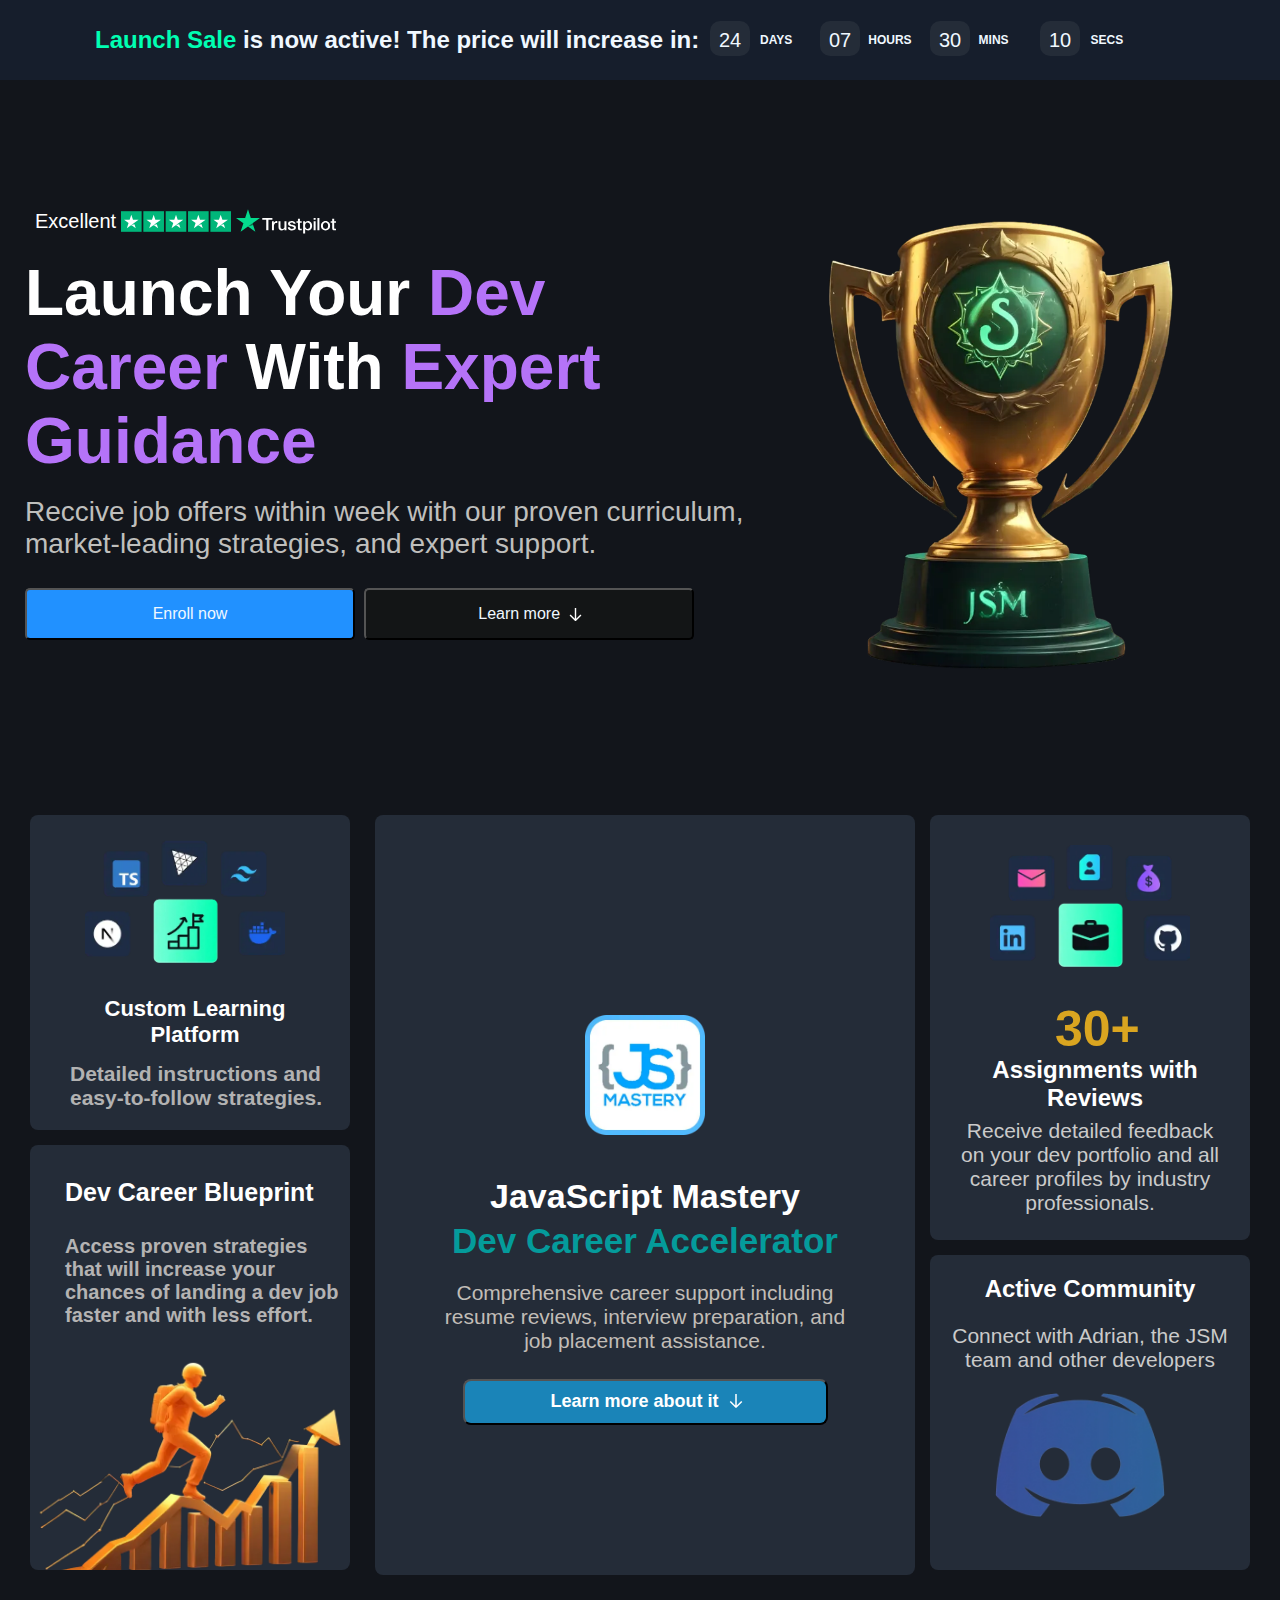
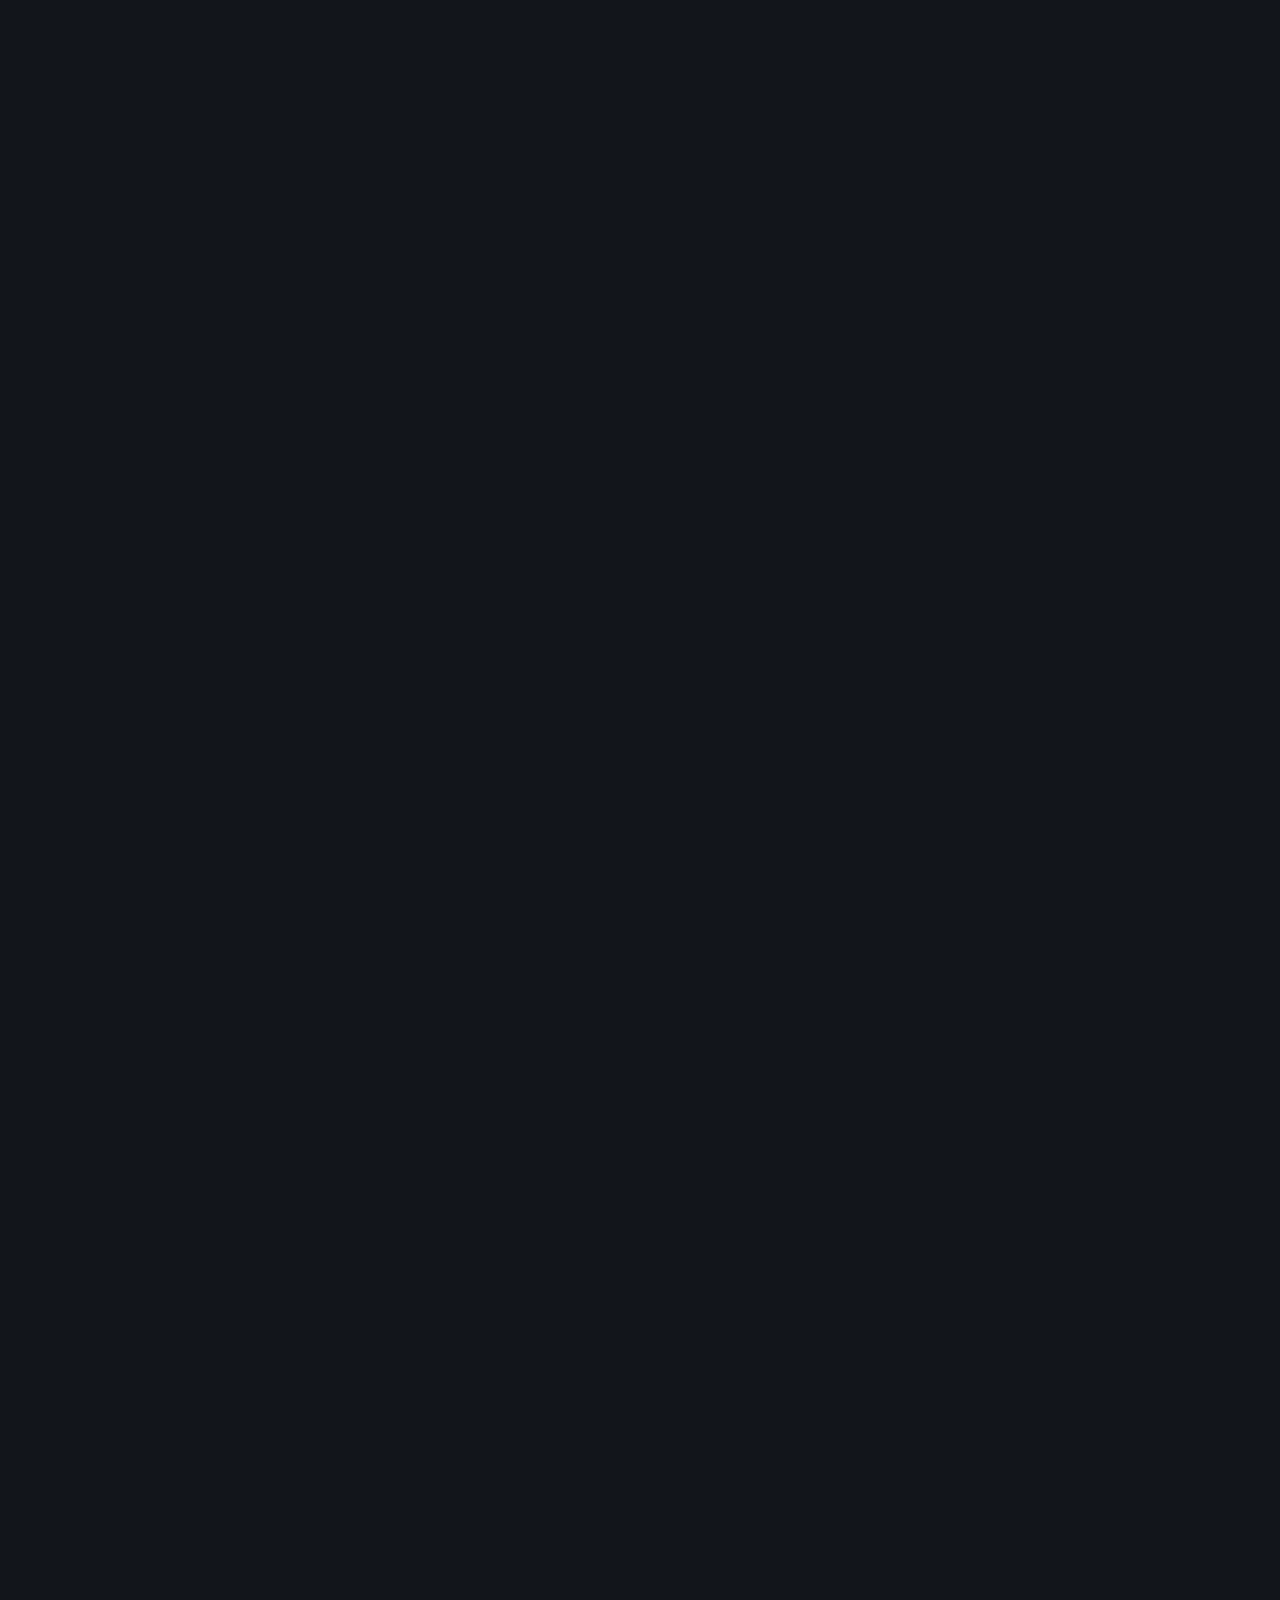
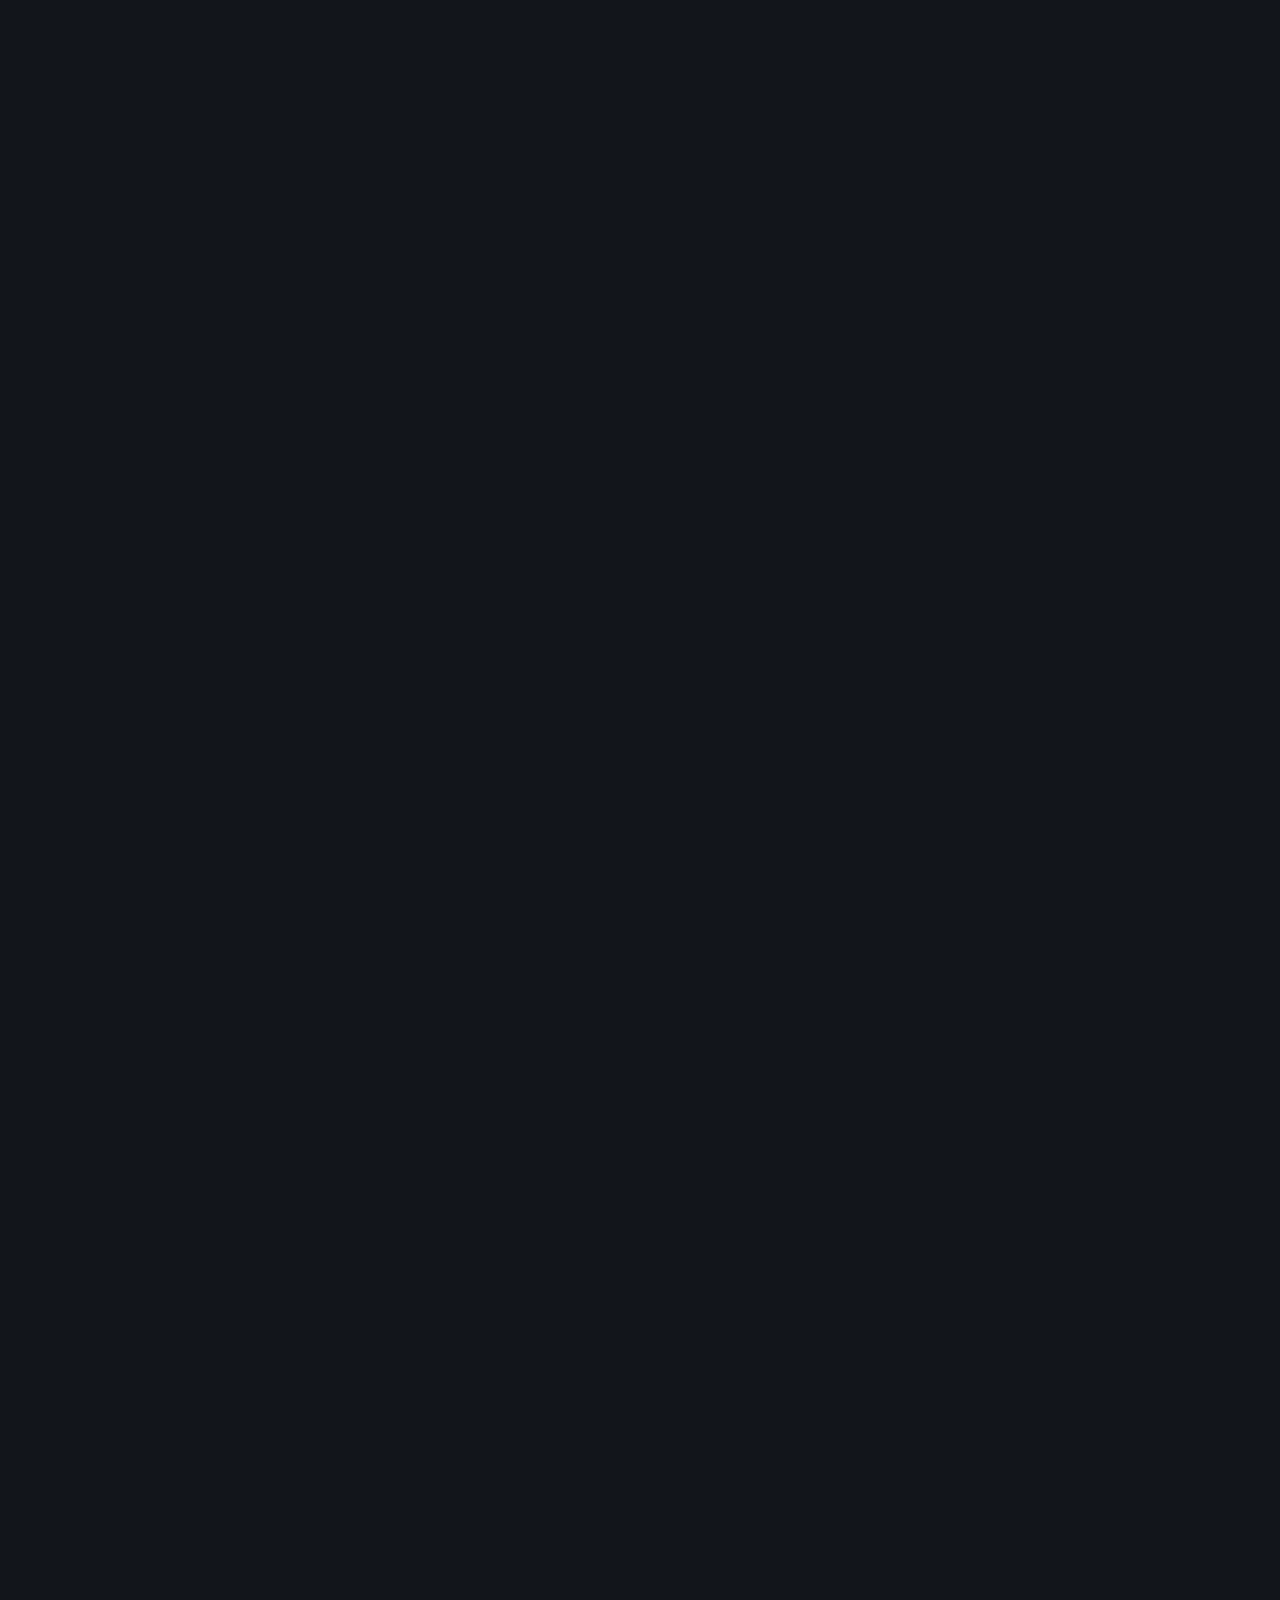
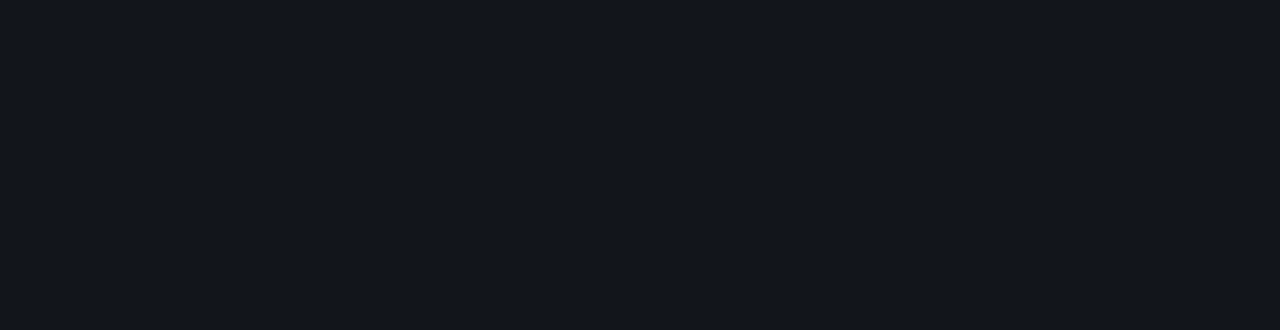
==== devCarerAcc.html @ d8f42074 "5th jully work" ====
<!DOCTYPE html>
<html lang="en">

<head>
    <meta charset="UTF-8">
    <meta name="viewport" content="width=device-width, initial-scale=1.0">
    <link rel="stylesheet" href="https://cdnjs.cloudflare.com/ajax/libs/font-awesome/6.5.2/css/all.min.css">

    <link rel="stylesheet" href="style1.css">
    <title>Dev Career Accelerator</title>

</head>

<body>
    <nav class="navbar">
        <p><span>Launch Sale</span> is now active! The price will increase in:
        </p>
        <div class="clock">
            <div class="one">
                <p>24</p>
            </div>
            <div class="one">
                <p>07</p>
            </div>
            <div class="one">
                <p>30</p>
            </div>
            <div class="one">
                <p>10</p>
            </div>
            <h3 class="days">DAYS</h3>
            <h3 class="hours">HOURS</h3>
            <h3 class="mins">MINS</h3>
            <h3 class="secs">SECS</h3>
        </div>
    </nav>

    <div class="sec1">
        <div class="text">
            <div class="exe">
                <p>Excellent</p>
                <img src="img/stars-5.svg" width="110px" alt="">
                <img src="img/onestar.svg" width="100px" alt="">
            </div>
            <h1>
                Launch Your <span>Dev <br>Career </span> With <span> Expert <br> Guidance</span>
            </h1>
            <p>Reccive job offers within week with our proven curriculum, <br>
                market-leading strategies, and expert support.
            </p>

            <button class="btn1">Enroll now</button>
            <button class="btn2">Learn more <img src="img/arrow-down.svg" alt=""> </button>

        </div>
        <img src="img/dev-career-accelerator (2).jpg" alt="">



        <div class="iner-sec">
            <div class="fst">
                <img src="img/custom-learning.webp" width="200px" alt="">
                <h4>Custom Learning Platform</h4>
                <p>Detailed instructions and <br> easy-to-follow strategies.</p>

            </div>
            <div class="second">

                <h4>Dev Career Blueprint</h4>
                <p>Access proven strategies <br> that will increase your <br> chances of landing a dev job <br> faster
                    and with
                    less effort.</p>
                <img src="img/workshop-series.webp" width="320px" alt="">
            </div>
            <div class="third">
                <img src="img/jsm-logo.webp" width=" 120px" alt="">
                <h2>JavaScript Mastery </h2>
                <h3>Dev Career Accelerator</h3>
                <p>Comprehensive career support including <br> resume reviews, interview preparation, and <br> job placement
                    assistance.</p>
                    <button>Learn more about it <img src="img/arrow-down.svg" alt=""></button>
            </div>
            <div class="four">

                <img src="img/assignments.webp" width="200px" alt="">
                <h1>30+</h1>
                <h4>Assignments with Reviews</h4>
                <p>Receive detailed feedback <br> on your dev portfolio and all <br> career profiles by industry <br>
                    professionals.</p>
                    

            </div>
            <div class="five">
                <h2>Active Community</h2>
                <p>Connect with Adrian, the JSM <br> team and other developers</p>
                <img src="img/discord.webp" width="170px" alt="">
            </div>

        </div>


    </div>



</body>
<style>
   
</style>

</html>
---- style1.css ----
body {
    margin: 0%;
    font-family: sans-serif;
}

.navbar {
    position: absolute;
    width: 100%;
    height: 80px;
    background-color: #161e2c ;
    color: aliceblue;
    display: flex;
    text-align: center;
    align-items: center;

}
.navbar>p{
   position: absolute;
   font-size: 24px;
   left: 95px;
   font-weight: bold;
}
.navbar>p>span{
color:  #00ffb2;
}
.one {
    width: 40px;
    height: 35px;
    border-radius: 10px;
    background-color: rgb(36 44 56 );
    margin-left: 70px;
    align-items: center;
    text-align: center;
    position: relative;
    left: 700px;


}

.one>p {
    position: relative;
    bottom: 12px;
    font-size: 20px;
}

.clock>.days{
    font-size: 12px;
    position: relative;
    left: 380px;
    
    
   
}
.clock>.hours{
    font-size: 12px;
    position: relative;
    left: 456px;
    
    
   
}
.clock>.mins{
    font-size: 12px;
    position: relative;
    left: 523px;

    
   
}
 .clock>.secs{
    font-size: 12px;
    position: relative;
    left: 605px;
    bottom: 0px;


   
}
.clock{
    display: flex;
    position: relative;
    right: 60px;
}


.sec1{
    width: 100%;
    height: 570vh;
    background-color: #12151b;
}



.text{
    color: white;
    position: relative;
    top: 150px;
    font-size: 32px;
    left: 25px;
    width: 800px;
   }
   .text>h1>span{
color: #b573f8;
    
   }
   .text>p{
    font-size: 28px;
    margin-top: -25px;
    color: rgb(191, 191, 189);
   }

   .btn1{
    width: 330px;
    height: 52px;
    border-radius: 5px;
    background-color: #2191ff;
    font-size: 16px;
    color: aliceblue;
   }
   .btn2{
    width: 330px;
    height: 52px;
    border-radius: 5px;
    background-color: #131516;
    font-size: 16px;
    color: aliceblue;
   }

   .btn2>img{
    position: relative;
    top: 3px;
    left: 3px;
    width: 15px;
   }

   .sec1>img{
    width: 400px;
    position: relative;
    bottom: 290px;
    left: 800px;
   }

   .exe{
    display: flex;
    margin-left: 5px;
    position: relative;
    bottom: -40px;
   }
   .exe>p{
    font-size: 20px;
    margin-left: 5px;
   }
   .exe>img{
    margin-left: 5px;
   }






   .iner-sec {
    width: 100%;
    display: flex;
    position: relative;
    bottom: 160px;

}

.iner-sec>.fst {
    width: 350px;
    height: 315px;
    border-radius: 8px;
    background-color: rgb(36 44 56);
    position: relative;
    left: 30px;


}

.iner-sec>.second {
    width: 350px;
    height: 425px;
    border-radius: 8px;
    background-color: rgb(36 44 56);
    position: relative;
    top: 330px;
    right: 290px;
    display: block;

}

.iner-sec>.four {
    width: 350px;
    height: 425px;

    border-radius: 8px;
    background-color: rgb(36 44 56);
    position: relative;
    left: 290px;


}





       .fst>img{
        position: relative;
        left: 55px;
        top: 25px;
    }
    .fst>h4{
        color: white;
        position: relative;
        justify-content: center;
        text-align: center;
        align-items: center;
        width: 230px;
        left: 50px;
        top:25px;
        font-size: 22px;
    }
    .fst>p{
        color: rgb(178, 178, 178);
        font-size: 21px;
        position: relative;
        font-weight: bold;
        top: 10px;
        left: 40px;
    }


    .second>img{
        position: relative;
        top: 80px;
        
        }
        .second>p{
            color: rgb(180, 179, 179);
            font-size: 20px;
            position: relative;
            top: 70px;
            left: 35px;
            font-weight: bold;
        }
        .second>h4{
            position: absolute;
            left: 35px;
            font-weight: bold;
            font-size: 25px;
            color: white;
        }



        
    .four>img {
        position: relative;
        top: 30px;
        left: 60px;
    }

    .four>h1 {
        position: relative;
        left: 125px;
        top: 25px;
        color: goldenrod;
        width: 100px;
        font-weight: bolder;
        font-size: 50px;
    }

    .four>h4 {
        font-size: 24px;
        width: 270px;
        justify-content: center;
        text-align: center;
        position: relative;
        left: 30px;
        bottom: 10px;
        color: white;
        font-family: sans-serif;

        font-weight: bold;
    }
    .four>p{
        position: relative;
        bottom: 35px;
        color: rgb(202, 202, 202);
        justify-content: center;
        font-size: 21px;
        text-align: center;
        font-family: sans-serif;
    }



    .iner-sec>.five {
        height: 315px;

        width: 350px;
        border-radius: 8px;
        background-color: rgb(36 44 56);
        position: relative;
        top: 440px;
        right: 30px;


    }
.five>h2{
    color: white;
   justify-content: center;
   text-align: center;

}
.five>p{
    color: rgb(202, 202, 202);
    font-size:21px;
    text-align: center;
}
.five>img{
    position: relative;
    left: 65px;
}

.iner-sec>.third {
    width: 540px;
    height: 760px;
    border-radius: 8px;
    background-color: rgb(36 44 56);
    position: absolute;
    top: 0px;
    right: 365px;
    display: block;
    text-align: center;
    color: white;

}
.third>img{

    position: relative;
    top: 200px;

}
.third>h2{
    position: relative;
    top: 210px;
    font-size: 34px;
}
.third>h3{
    font-size: 35px;
    position: relative;
    top: 180px;
    color: rgb(4, 155, 155);
}

.third>p{
    position: relative;
    top: 165px;
    font-size: 21px;
    color: rgb(193, 189, 183);
}

.third>button{
    position: relative;
    top: 170px;
    width: 365px;
    height: 46px;
    border-radius: 8px;
    color: white;
    background-color: #1a84b8;
    font-size: 18px;
    font-weight: bold;
}
.third>button>img{
    position: relative;
    left: 4px;
    top: 2px;
}
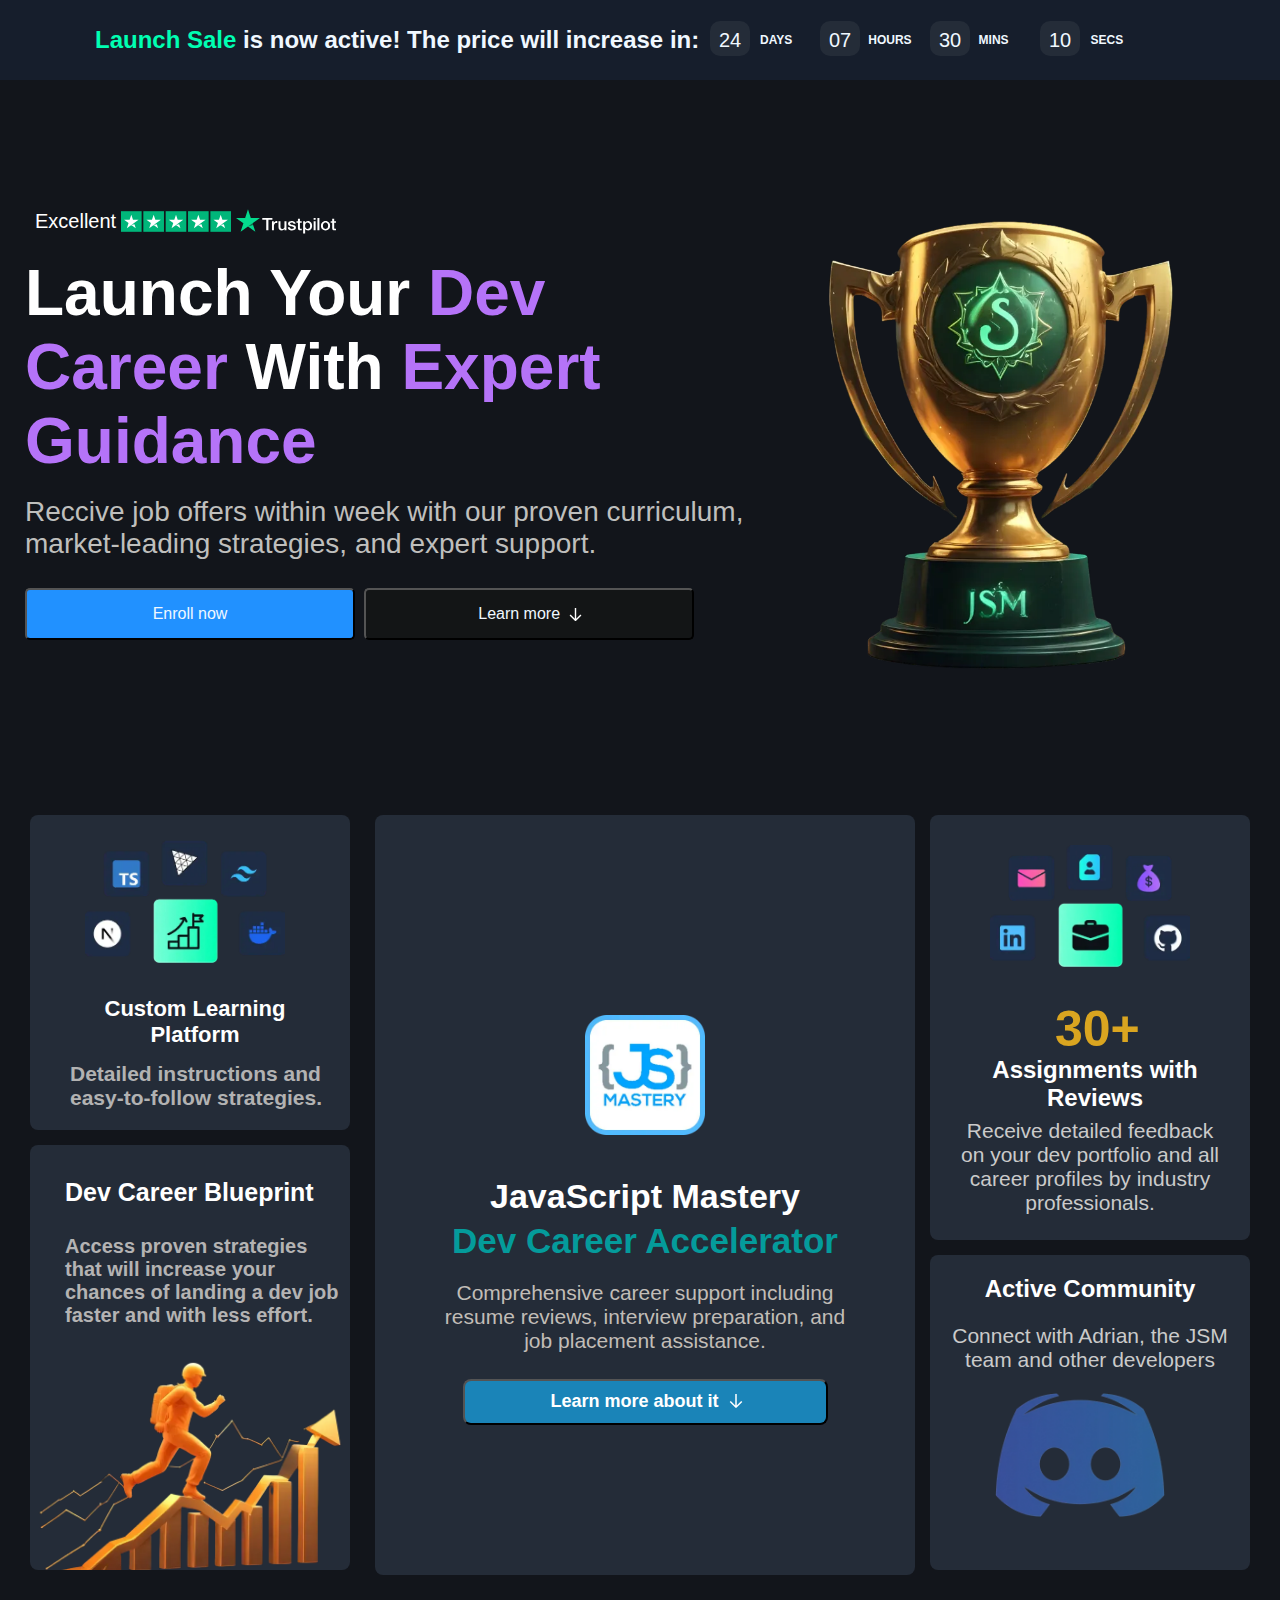
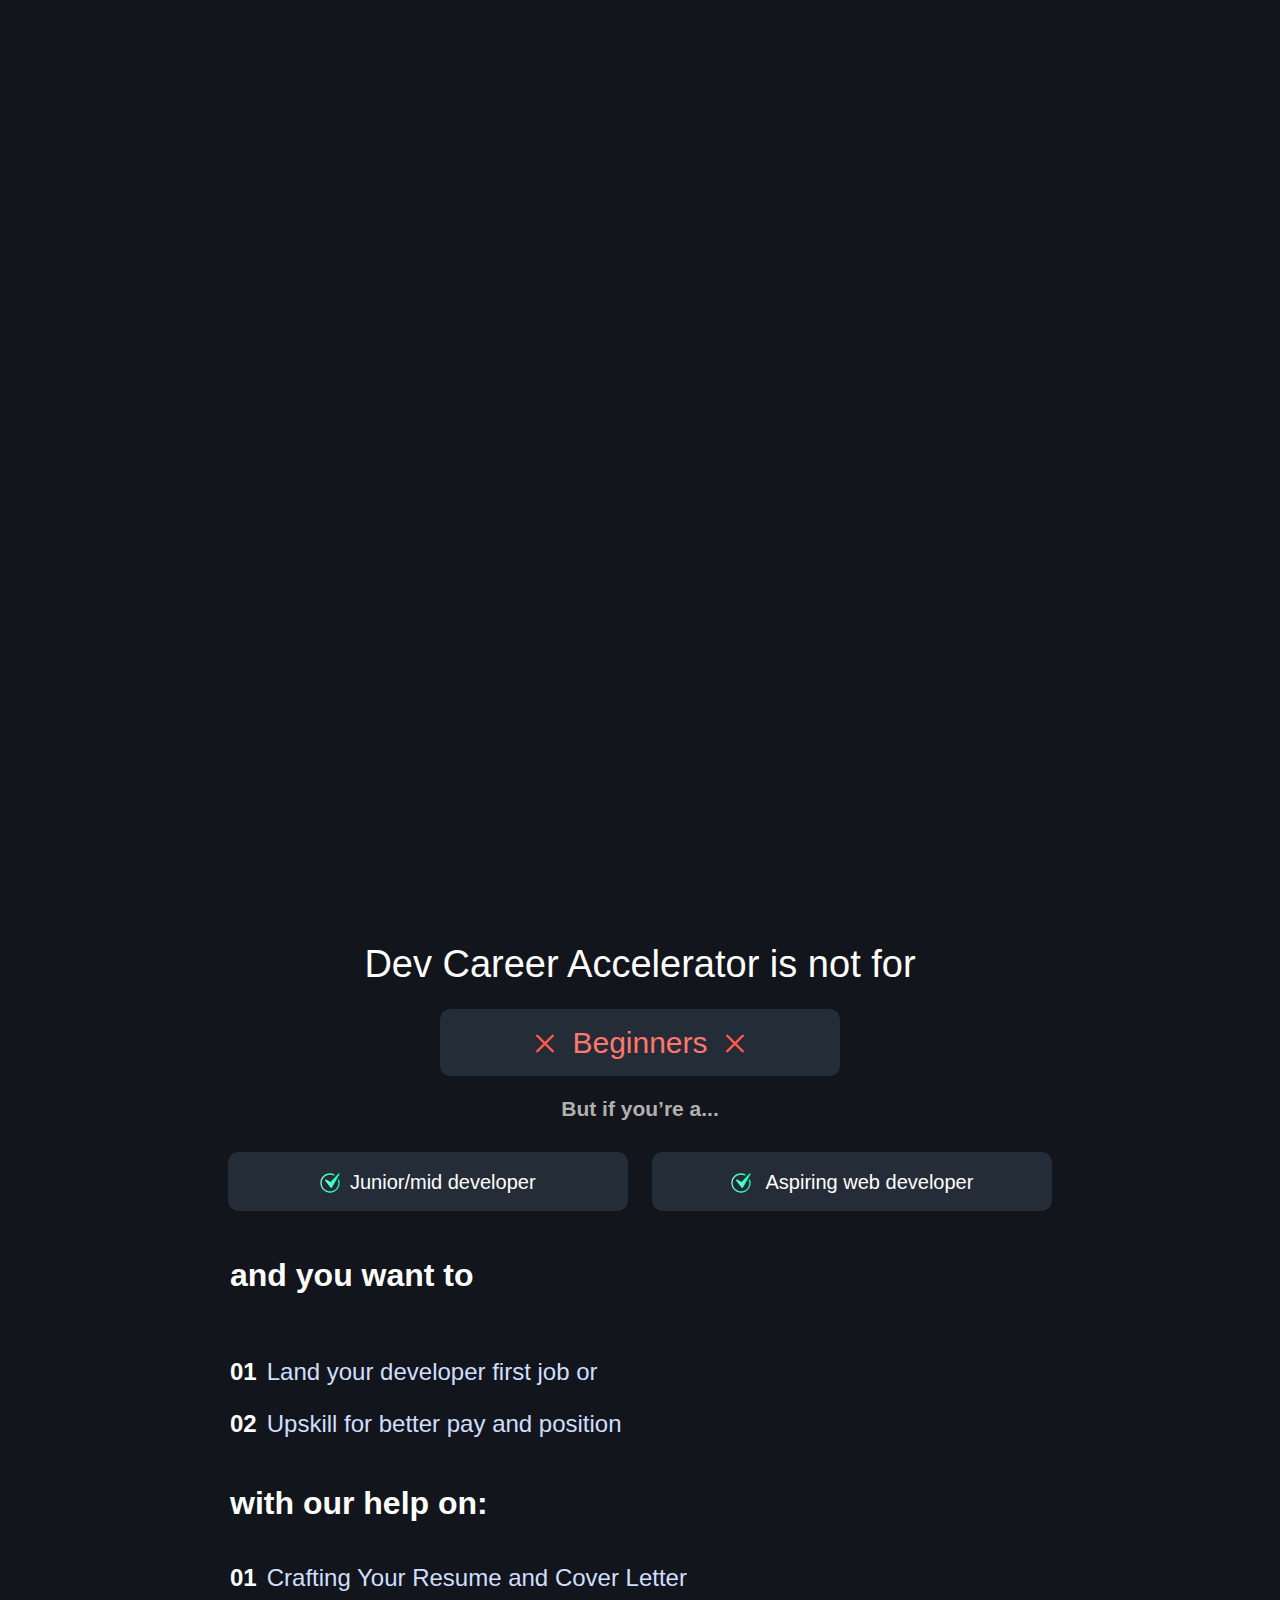
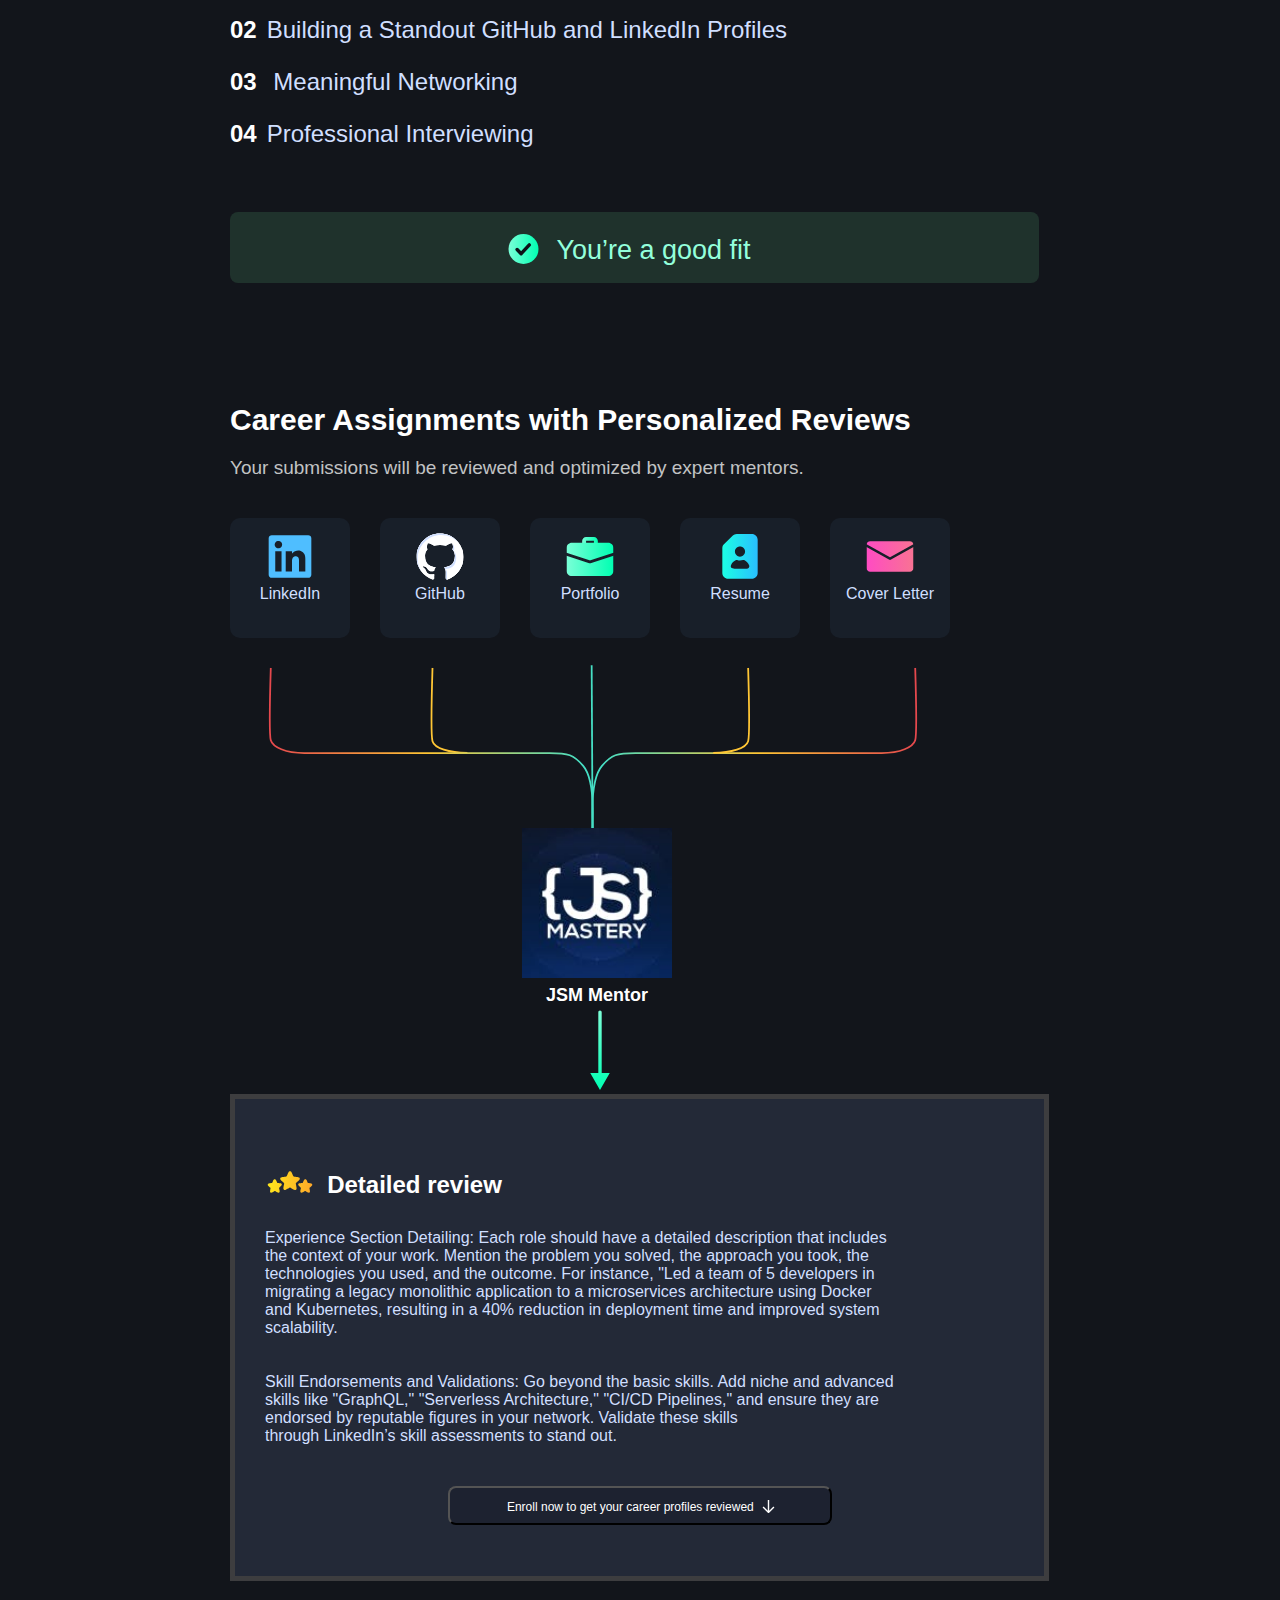
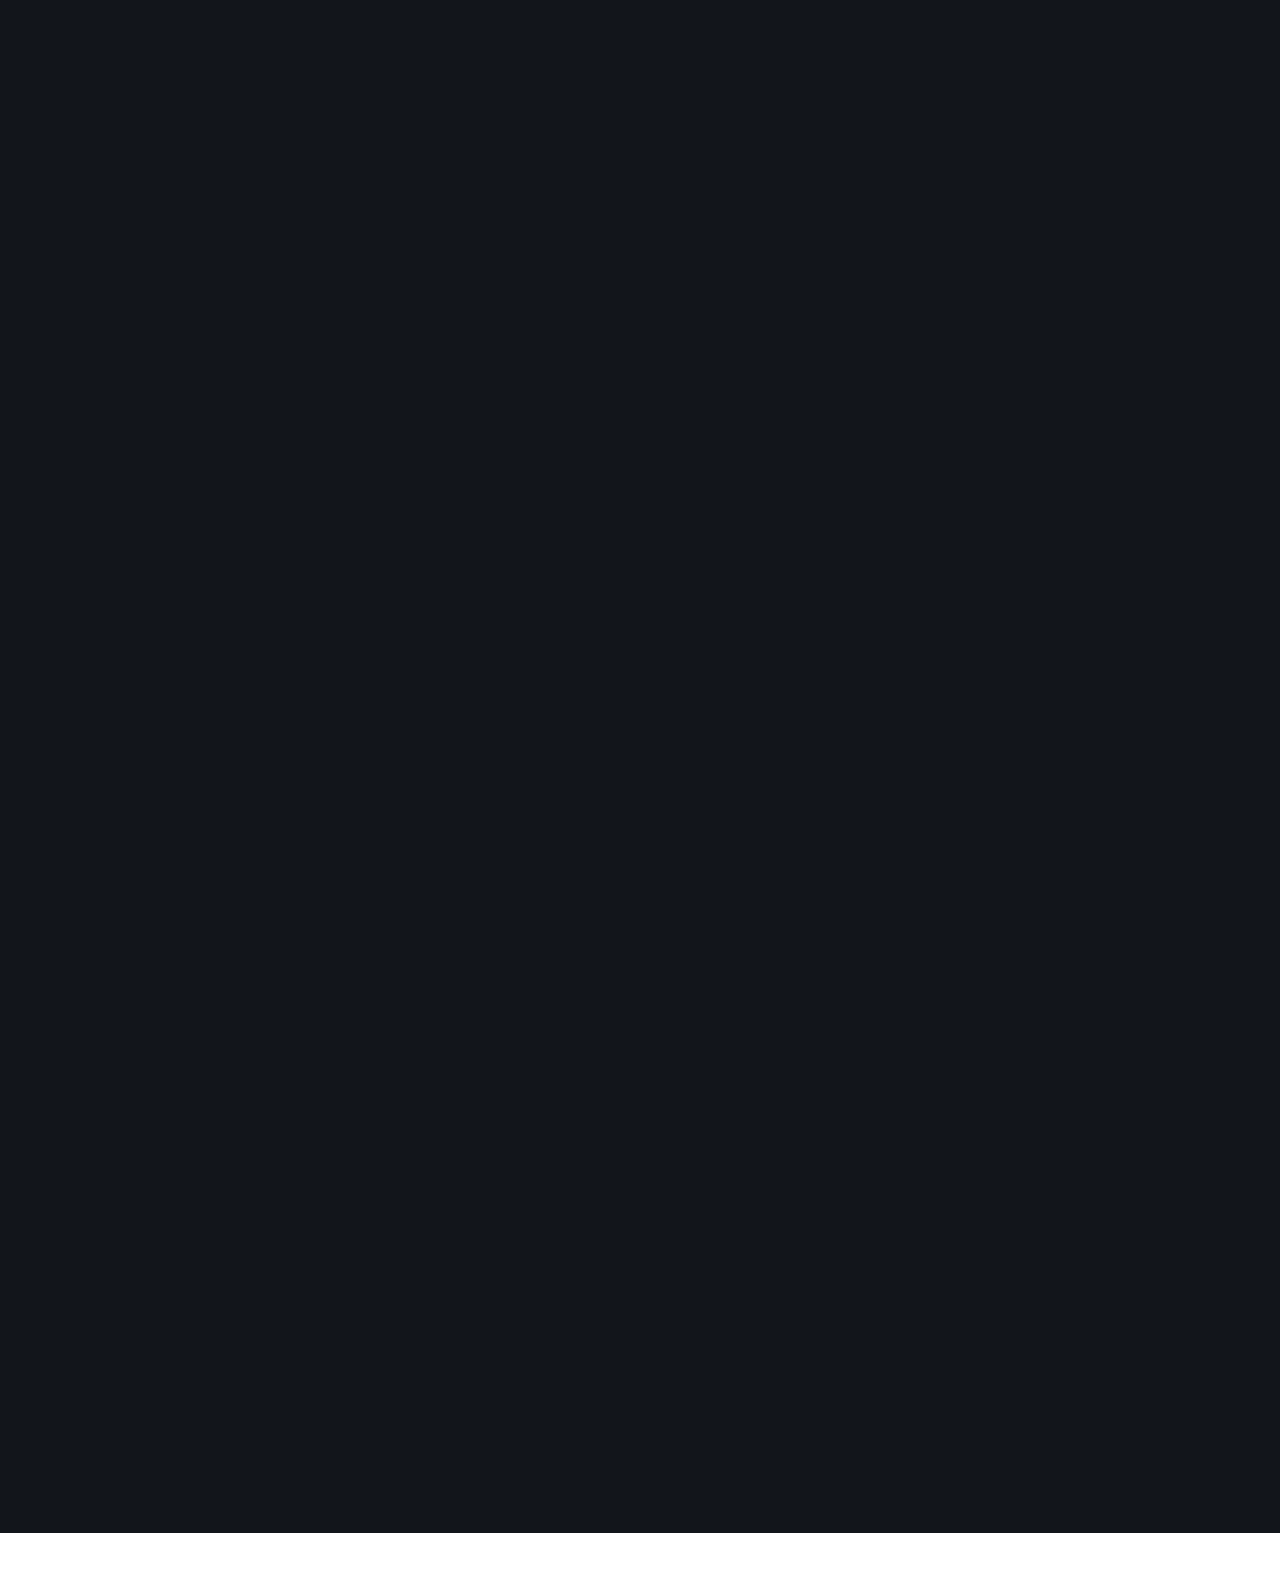
==== commit 4c539e67: "8th jully work" ====
--- a/devCarerAcc.html
+++ b/devCarerAcc.html
@@ -76,9 +76,10 @@
                 <img src="img/jsm-logo.webp" width=" 120px" alt="">
                 <h2>JavaScript Mastery </h2>
                 <h3>Dev Career Accelerator</h3>
-                <p>Comprehensive career support including <br> resume reviews, interview preparation, and <br> job placement
+                <p>Comprehensive career support including <br> resume reviews, interview preparation, and <br> job
+                    placement
                     assistance.</p>
-                    <button>Learn more about it <img src="img/arrow-down.svg" alt=""></button>
+                <button>Learn more about it <img src="img/arrow-down.svg" alt=""></button>
             </div>
             <div class="four">
 
@@ -87,7 +88,7 @@
                 <h4>Assignments with Reviews</h4>
                 <p>Receive detailed feedback <br> on your dev portfolio and all <br> career profiles by industry <br>
                     professionals.</p>
-                    
+
 
             </div>
             <div class="five">
@@ -97,7 +98,90 @@
             </div>
 
         </div>
-
+    </div>
+
+
+    <div class="sec3">
+        <p>Dev Career Accelerator is not for</p>
+        <button> <img src="img/cross-red.svg" class="st-img" alt=""> Beginners <img src="img/cross-red.svg"
+                class="nd-img" alt=""></button>
+        <h3>But if you’re a...</h3>
+
+
+        <button class="bt-bu"> <img src="img/outcheck-circle.svg" class="st-img" alt="">Junior/mid developer </button>
+        <button class="bt-bu"> <img src="img/outcheck-circle.svg" class="st-img" alt=""> Aspiring web developer
+        </button>
+
+
+        <div class="paragraph">
+            <h1>and you want to</h1>
+            <p><span>01</span>Land your developer first job or</p>
+            <p><span>02</span>Upskill for better pay and position</p>
+
+            <h2>with our help on:</h2>
+            <p class="pr"><span>01</span>Crafting Your Resume and Cover Letter</p>
+            <p class="pr"><span>02</span>Building a Standout GitHub and LinkedIn Profiles</p>
+            <p class="pr"><span>03</span> Meaningful Networking</p>
+            <p class="pr"><span>04</span>Professional Interviewing</p>
+
+
+            <button> <img src="img/green-circle-check.svg" alt=""> You’re a good fit</button>
+
+        </div>
+
+        <div class="tags">
+            <h1>Career Assignments with Personalized Reviews</h1>
+            <p>Your submissions will be reviewed and optimized by expert mentors.</p>
+
+
+        </div>
+        <div class="boxes">
+            <div class="box2"><img src="img/linkedin.svg" alt="">
+                <p> LinkedIn</p>
+            </div>
+            <div class="box2"><img src="img/github.svg" alt="">
+                <p>GitHub</p>
+            </div>
+            <div class="box2"><img src="img/portfolio.svg" alt="">
+                <p>Portfolio</p>
+            </div>
+            <div class="box2"><img src="img/resume.svg" alt="">
+                <p> Resume</p>
+            </div>
+            <div class="box2"> <img src="img/cover-letter.svg" alt="">
+                <p> Cover Letter</p>
+            </div>
+
+
+
+
+
+        </div>
+        <img src="img/lines.svg" class="sec-img" alt="">
+        <img class="sec-logo" src="img/jsm.jpg" alt="">
+        <h1 class="sec-h1">JSM Mentor</h1>
+        <img src="img/down(2).svg" id="im" alt="">
+
+        <div class="prg">
+            <img src="img/three-stars.svg" alt="">
+            <h1>Detailed review</h1>
+            <p>Experience Section Detailing: Each role should have a detailed description that includes <br> the
+                context of your work. Mention the problem you solved, the approach you took, the <br> technologies you
+                used, and
+                the outcome. For instance, "Led a team of 5 developers in <br> migrating a legacy monolithic application
+                to a
+                microservices architecture using Docker <br> and Kubernetes, resulting in a 40% reduction in deployment
+                time and
+                improved system <br> scalability.</p>
+
+            <p class="p2">Skill Endorsements and Validations: Go beyond the basic skills. Add niche and advanced <br> skills like
+                "GraphQL," "Serverless Architecture," "CI/CD Pipelines," and ensure they are <br> endorsed by reputable
+                figures in your network. Validate these skills <br> through LinkedIn’s skill assessments to stand out.
+            </p>
+
+
+            <button>Enroll now to get your career profiles reviewed <img src="img/arrow-down.svg" alt="">            </button>
+        </div>
 
     </div>
 
@@ -105,7 +189,80 @@
 
 </body>
 <style>
-   
+    .sec3 {
+        width: 100%;
+        height: 430vh;
+        background-color: #12151b;
+        position: relative;
+        bottom: 50px;
+        text-align: center;
+        justify-content: center;
+        margin: 0%;
+    }
+
+
+    .sec3>.prg {
+        width: 809px;
+        height: 477px;
+        position: relative;
+        left: 230px;
+        top: 395px;
+        background-color: #232937;
+        border: 5px solid #3d3d3f;
+    }
+
+    .sec3>.prg>h1 {
+        color: white;
+        font-size: 24px;
+        position: relative;
+        right: 225px;
+        top: 6px;
+    }
+
+    .sec3>.prg>img {
+        position: relative;
+        right: 350px;
+        top: 60px;
+        width: 46px;
+        height: 46px;
+    }
+
+    .sec3>.prg>p {
+        color: #D0DFFF;
+        font-size: 16px;
+        width: 728px;
+        text-align: left;
+        position: relative;
+        left: 30px;
+        top: 20px;
+    }
+    .sec3>.prg>.p2{
+        color: #D0DFFF;
+        font-size: 16px;
+        width: 728px;
+        text-align: left;
+        position: relative;
+        left: 30px;
+        top: 40px;
+    }
+
+    .sec3>.prg>button{
+        position: relative;
+        top: 65px;
+        width: 384px;
+        height: 39px;
+        font-size: 12px;
+        background-color: #1d2230;
+        color: white;
+        border-radius: 8px;
+    }
+    .sec3>.prg>button>img{
+        width: 15px;
+        height: 15px;
+        position: relative;
+        top: 3px;
+        left: 4px;
+    }
 </style>
 
 </html>--- a/style1.css
+++ b/style1.css
@@ -12,6 +12,7 @@
     display: flex;
     text-align: center;
     align-items: center;
+    
 
 }
 .navbar>p{
@@ -85,7 +86,7 @@
 
 .sec1{
     width: 100%;
-    height: 570vh;
+    height:275vh;
     background-color: #12151b;
 }
 
@@ -378,4 +379,198 @@
     position: relative;
     left: 4px;
     top: 2px;
-}+}
+
+
+
+
+
+
+.sec3>p{
+    font-size: 38px;
+    position: relative;
+    top: 80px;
+    color: white;
+   }
+   
+   .sec3>button{
+    width: 400px;
+    height: 67px;
+    margin-top: 65px;
+    font-size: 30px;
+    color: #FF766C;
+    background-color: rgb(36 44 56);
+    border-radius: 10px;
+    border: none;
+    
+   }
+
+   .sec3>button>.st-img{
+margin-right: 10px;
+   }
+   .sec3>button>.nd-img{
+    margin-left: 10px;
+   }
+
+   .sec3>h3{
+    color: rgb(178, 175, 175);
+    font-size: 21px;
+   }
+   .sec3>.bt-bu{
+    width: 390;
+    height: 59px;
+    margin: 10px;
+    font-size: 20px;
+    color: white;
+   }
+   .sec3>.bt-bu>img{
+    position: relative;
+    top: 4px;
+   }
+
+
+   .sec3>.paragraph{
+    width: 70%;
+    color: white;
+    text-align: left;
+    position: relative;
+    left: 230px;
+    top: 30px;
+   }
+  .paragraph>p{
+    font-size: 24px;
+    color: #D0DFFF;
+    position: relative;
+    top: 25px;
+  }
+  .paragraph>P>span{
+    margin-right: 10px;
+  color:#ffffff;
+  font-weight: bolder;
+  }
+
+  .paragraph>h1{
+    position: relative;
+    bottom: 15px;
+
+  }
+
+  .paragraph>h2{
+    position: relative;
+    top: 45px;
+    font-size: 32px;
+    
+  }
+  .paragraph>.pr{
+position: relative;
+top: 60px;
+  }
+
+  .paragraph>button{
+    width: 809px;
+    height: 71px;
+    position: relative;
+    top: 100px;
+    font-size: 27px;
+    color:rgb(147, 255, 219);
+    background-color: rgb(31, 50, 44);
+    border-radius: 8px;
+    border: none;
+}
+.paragraph>button>img{
+    position: relative;
+    top: 5px;
+    right: 10px;
+}
+  
+
+
+
+.sec3>.tags {
+    position: relative;
+    top: 230px;
+    color: white;
+    text-align: left;
+    margin-left: 230px;
+
+}
+
+.sec3>.tags>h1 {
+    font-size: 30px;
+    font-weight: bold;
+}
+
+.sec3>.tags>p {
+    font-size: 19px;
+    color: rgb(193, 195, 196);
+}
+
+.sec3>.boxes {
+    position: relative;
+    top: 250px;
+    display: flex;
+    left: 200px;
+    width: 800px;
+
+
+}
+
+.sec3>.boxes>.box2 {
+    width: 120px;
+    height: 120px;
+    background-color: rgb(24, 31, 41);
+    display: block;
+    margin-left: 30px;
+    border-radius: 10px;
+    display: inline-block;
+
+
+}
+
+.sec3>.boxes>.box2>img {
+    width: 48px;
+    height: 47px;
+    position: relative;
+    top: 15px;
+
+}
+
+.sec3>.boxes>.box2>p {
+    font-size: 16px;
+    color: #D0DFFF;
+}
+
+.sec3>.sec-img {
+    position: relative;
+    top: 270px;
+    left: 30px;
+    width: 650px;
+    height: 178px;
+}
+
+
+.sec3>.sec-logo {
+    position: relative;
+    top: 412px;
+    right: 370px;
+    width: 150px;
+    height: 150px;
+}
+
+.sec-h1 {
+    position: relative;
+    top: 403px;
+    color: rgb(255, 255, 255);
+    font-size: 18px;
+    right: 43px;
+
+}
+
+#im{
+position: relative;
+top: 395px;
+right: 40px;
+height: 80px;
+width: 40px;
+}
+ 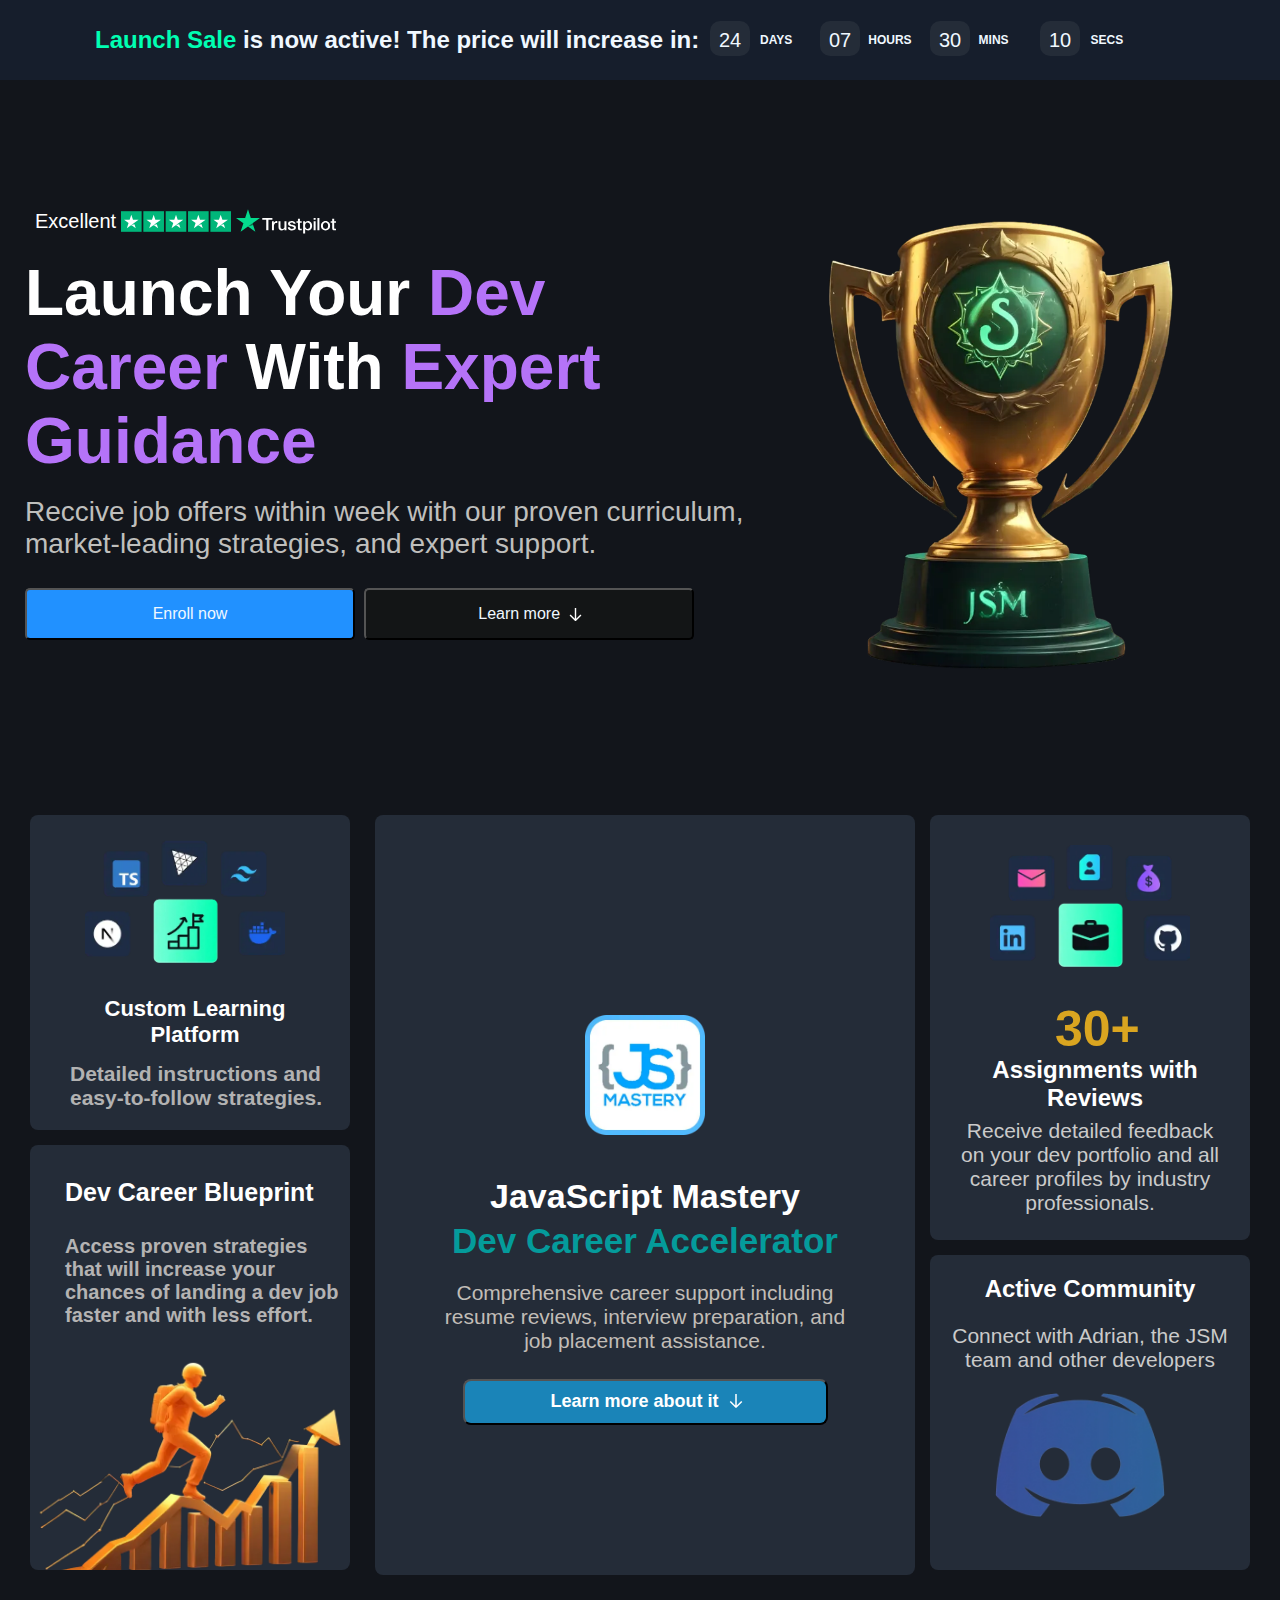
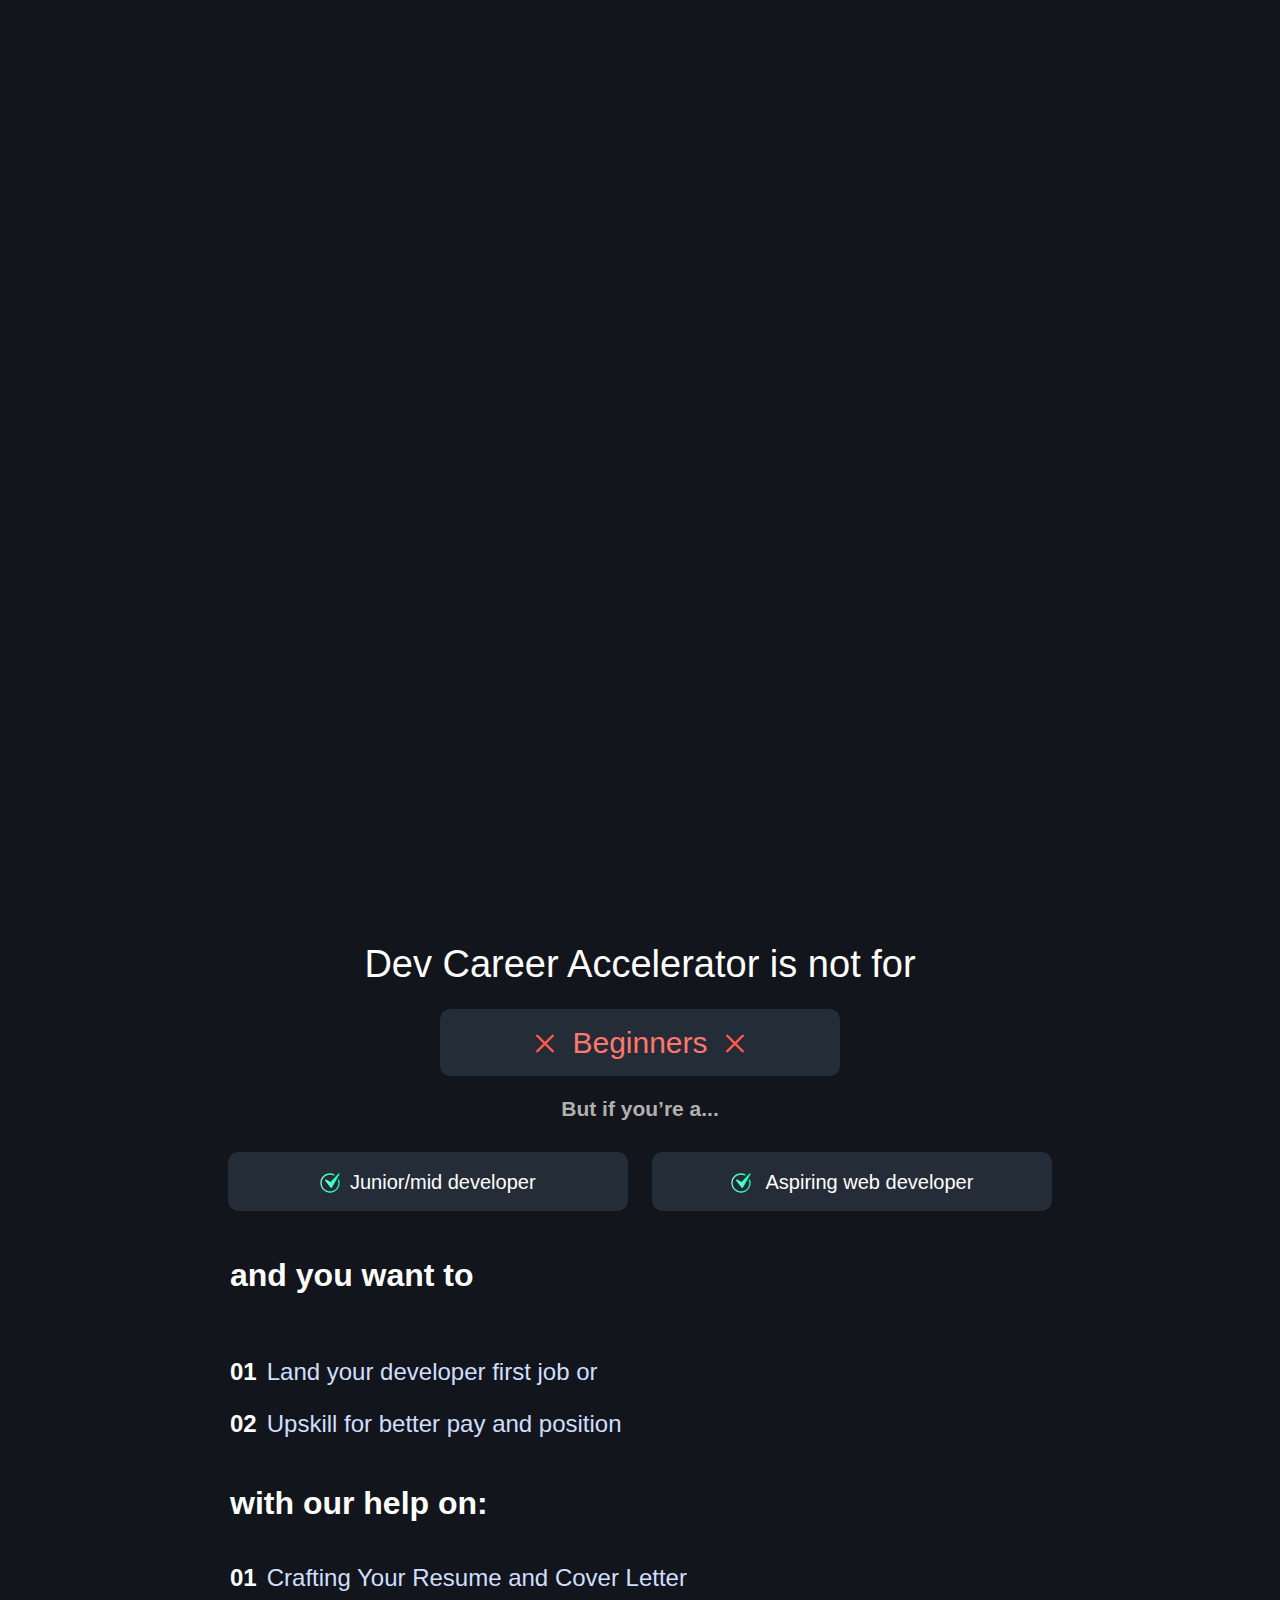
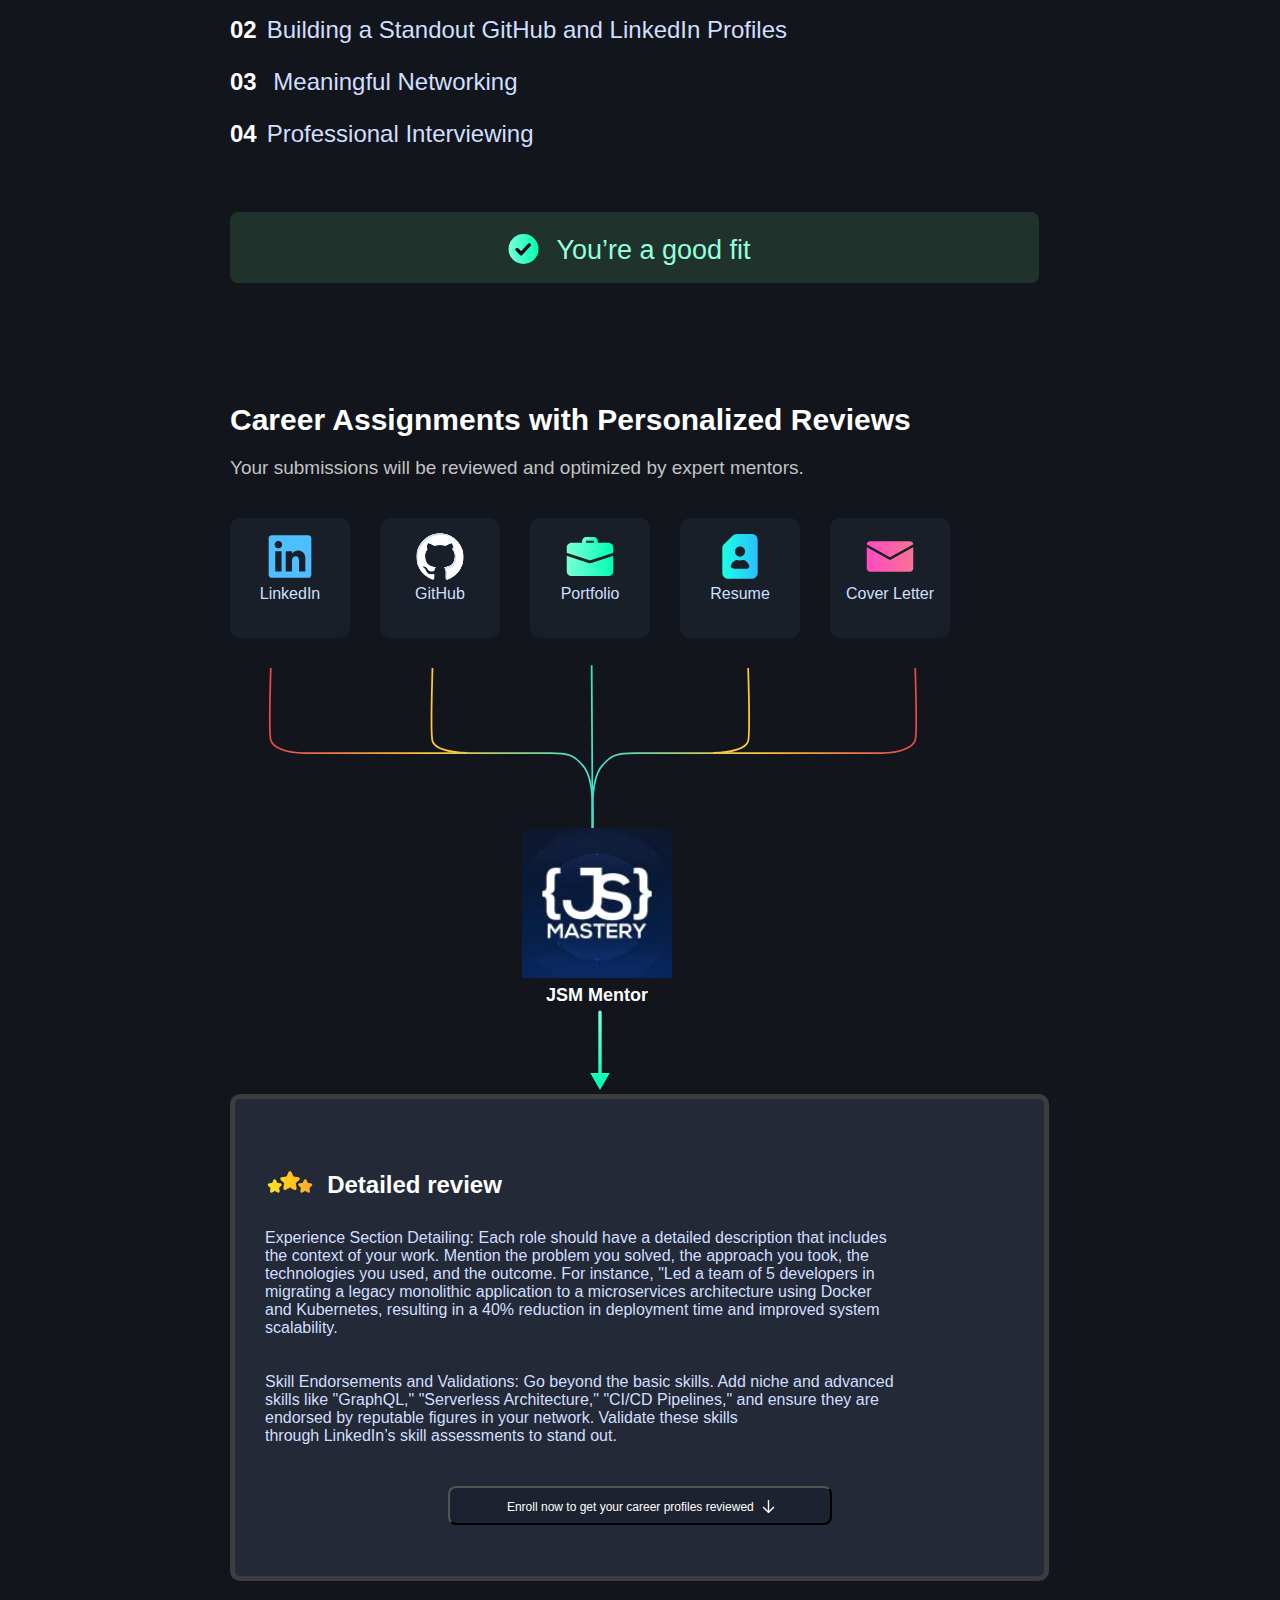
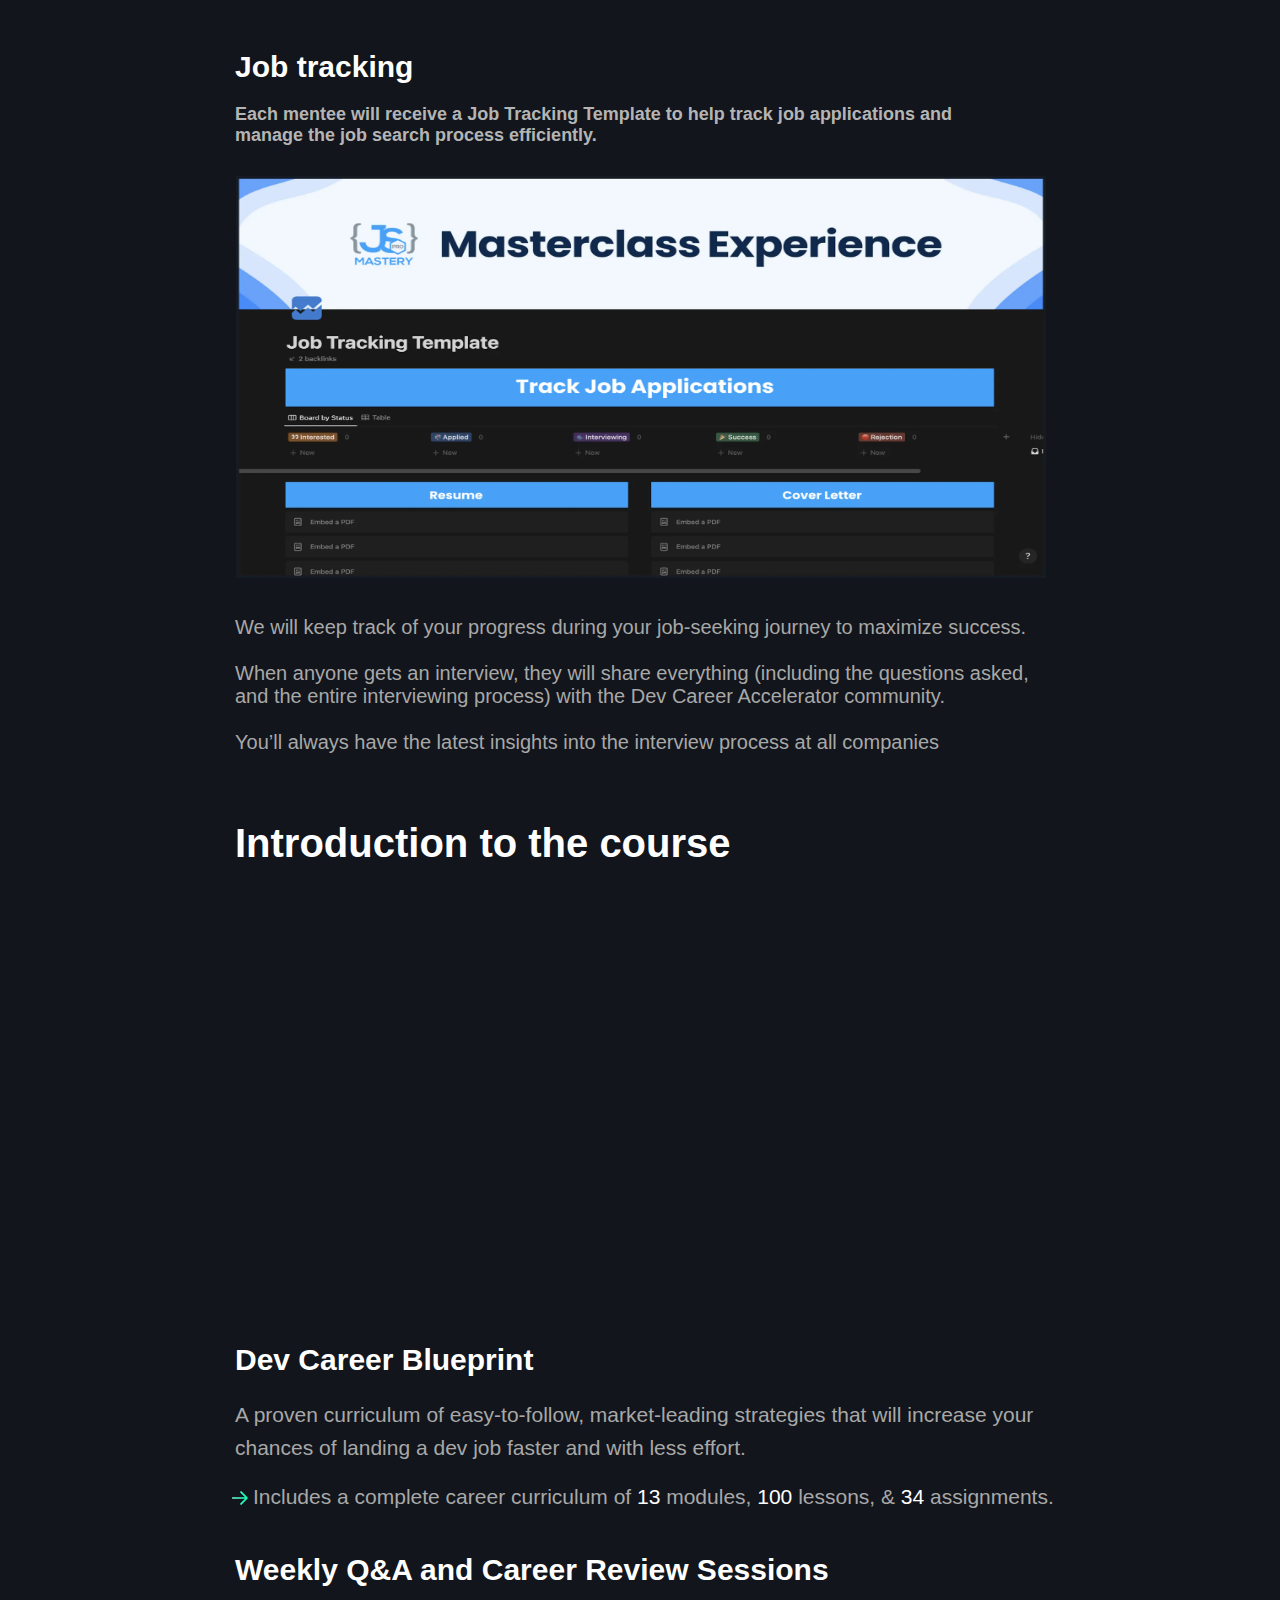
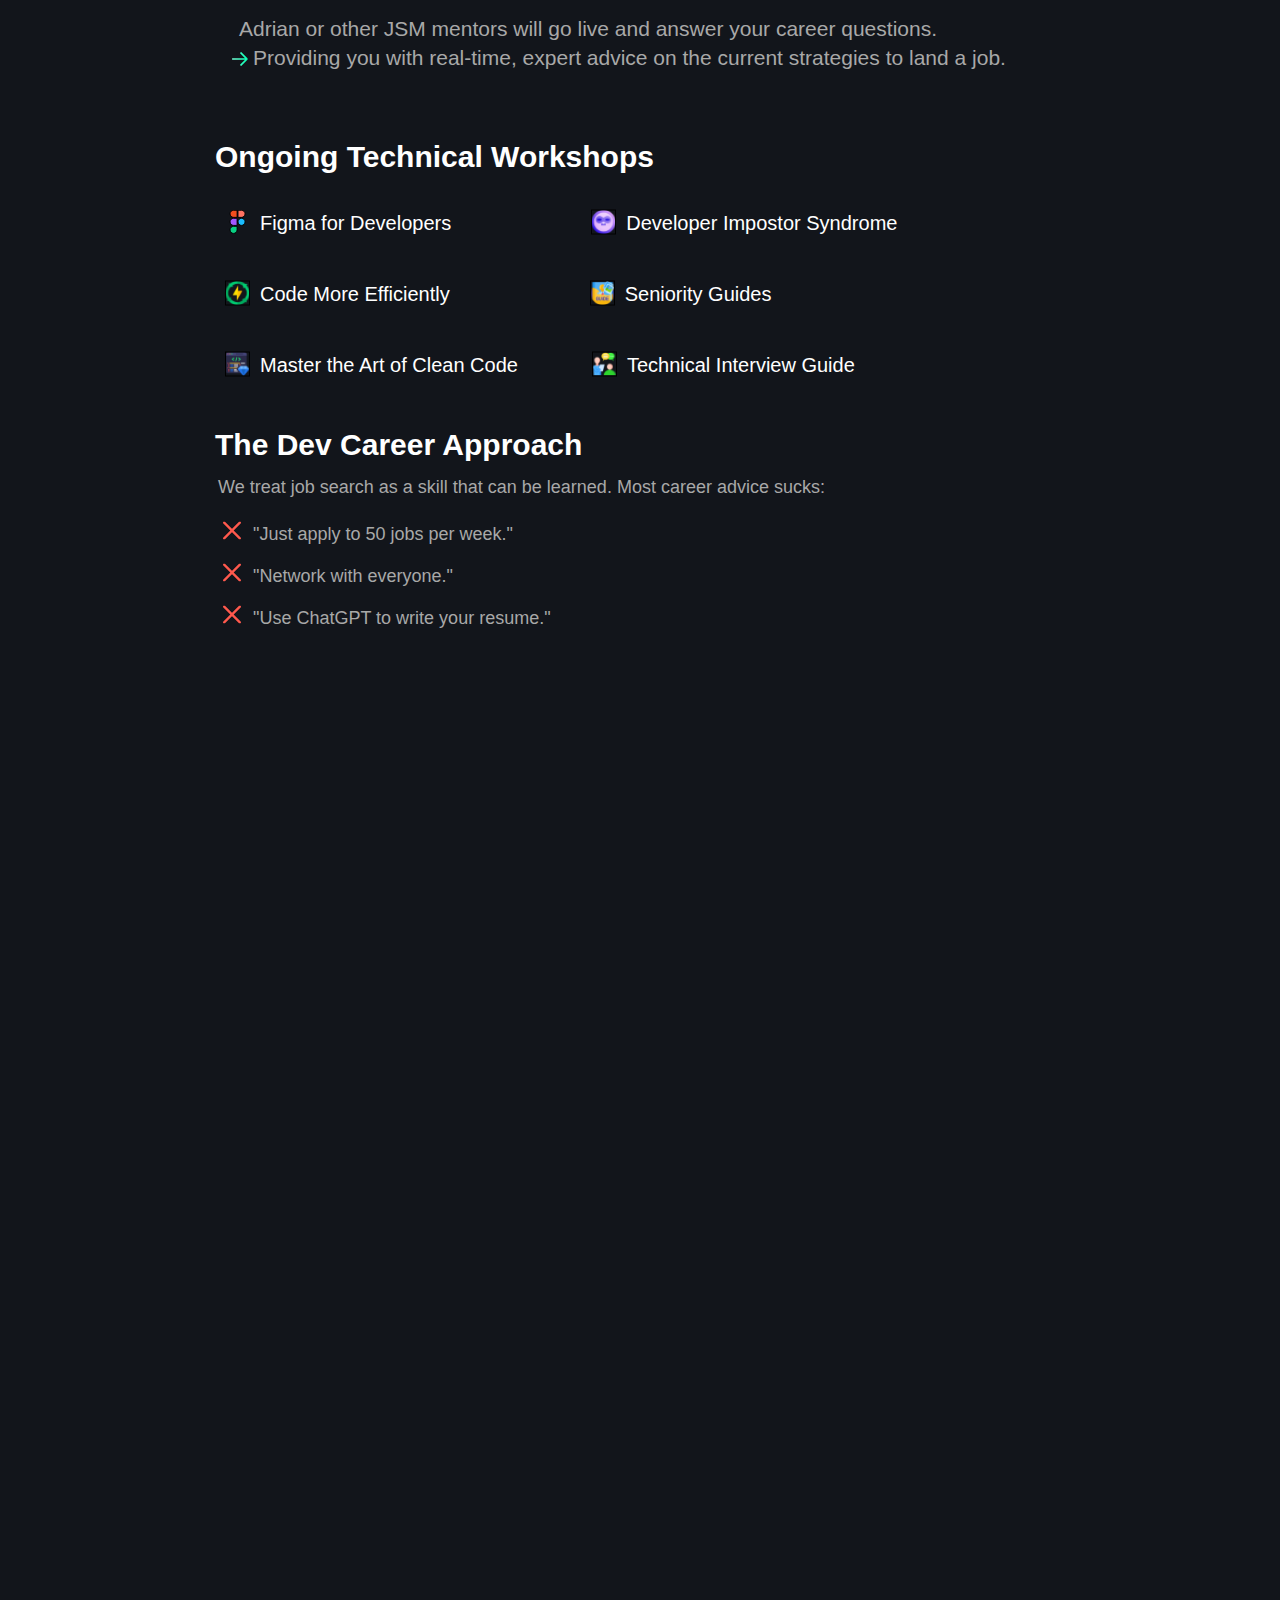
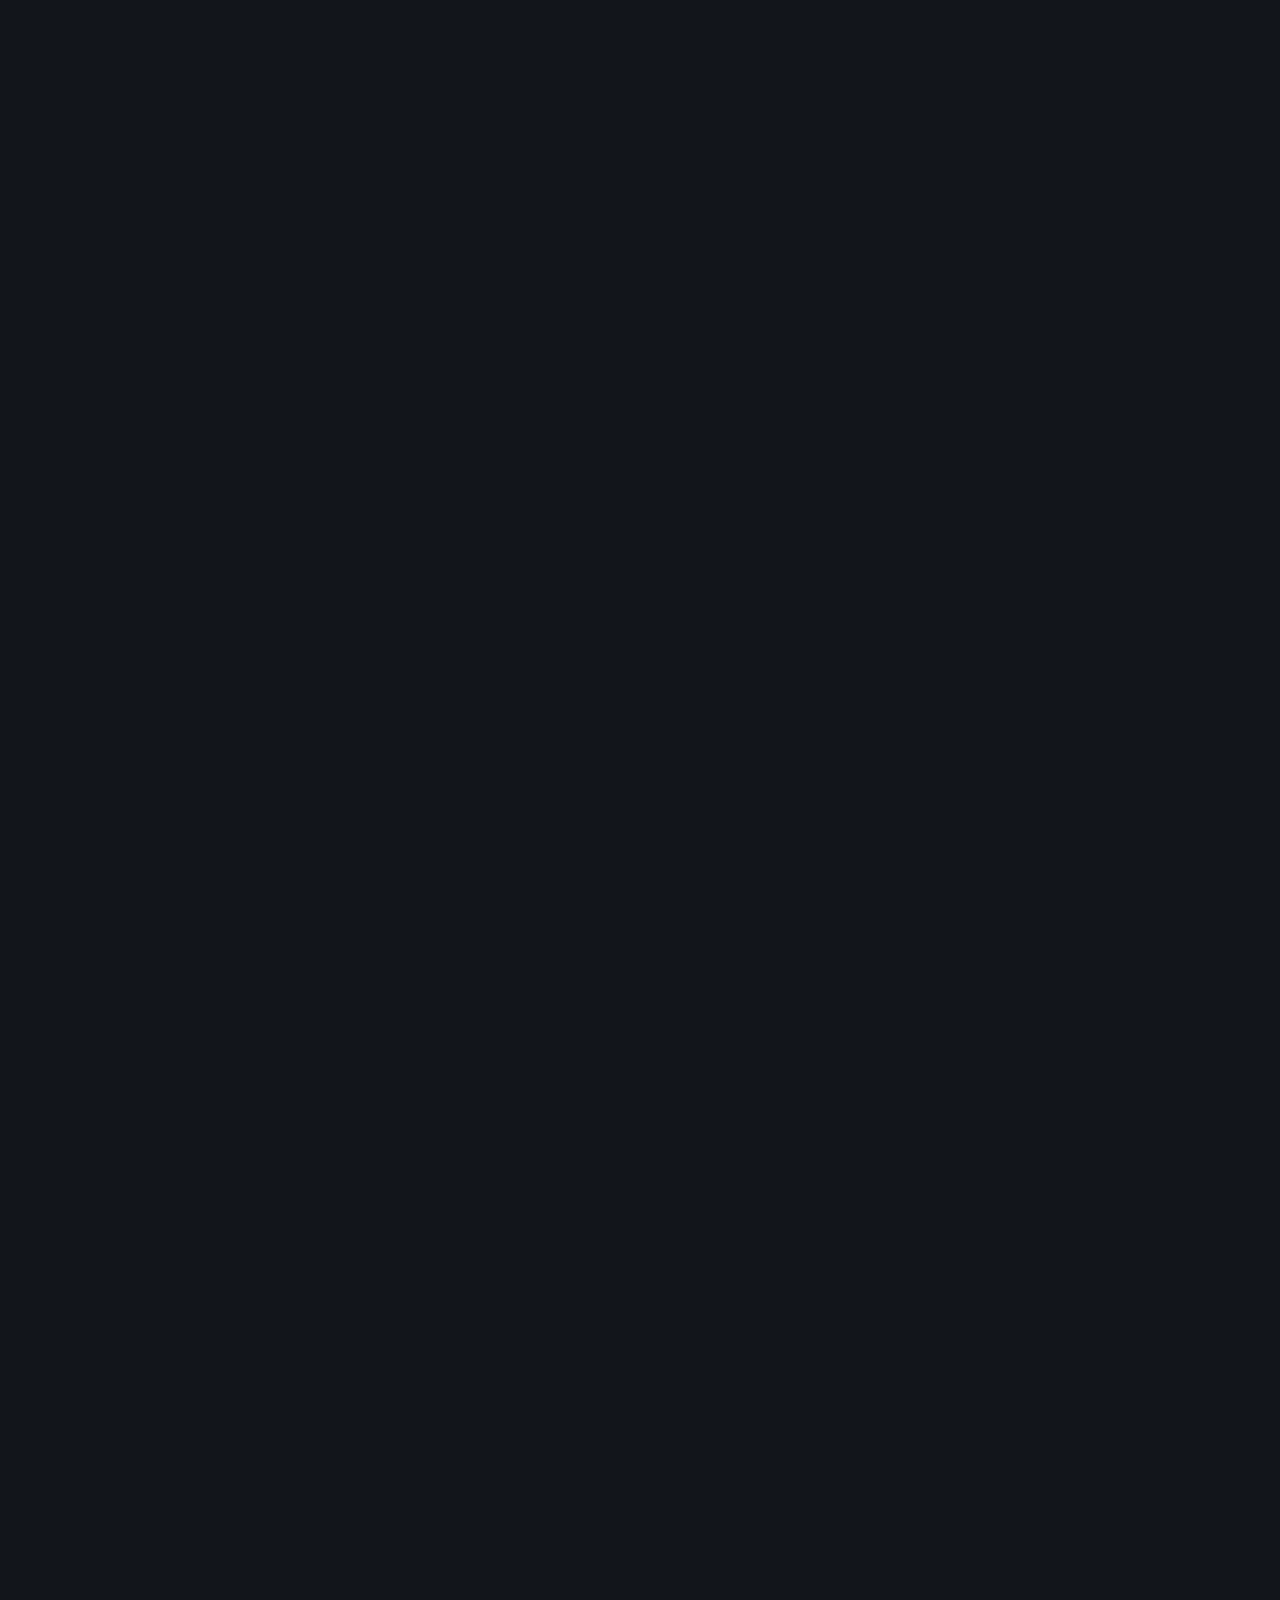
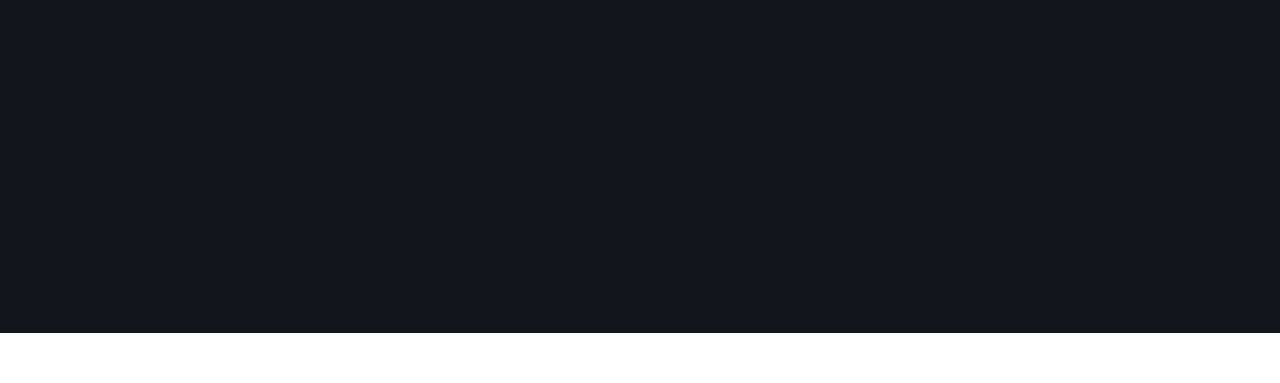
==== commit 17e9ab79: "9th jully work" ====
--- a/devCarerAcc.html
+++ b/devCarerAcc.html
@@ -174,15 +174,67 @@
                 time and
                 improved system <br> scalability.</p>
 
-            <p class="p2">Skill Endorsements and Validations: Go beyond the basic skills. Add niche and advanced <br> skills like
+            <p class="p2">Skill Endorsements and Validations: Go beyond the basic skills. Add niche and advanced <br>
+                skills like
                 "GraphQL," "Serverless Architecture," "CI/CD Pipelines," and ensure they are <br> endorsed by reputable
                 figures in your network. Validate these skills <br> through LinkedIn’s skill assessments to stand out.
             </p>
 
 
-            <button>Enroll now to get your career profiles reviewed <img src="img/arrow-down.svg" alt="">            </button>
-        </div>
-
+            <button>Enroll now to get your career profiles reviewed <img src="img/arrow-down.svg" alt=""></button>
+
+            <h4>Job tracking</h4>
+            <h5>Each mentee will receive a Job Tracking Template to help track job applications and <br> manage the job
+                search process efficiently.</h5>
+            <img src="img/jsm-masterclass.webp" class="msclas" alt="">
+        </div>
+        <div class="vid">
+            <p>We will keep track of your progress during your job-seeking journey to maximize success. <br> <br>
+
+                When anyone gets an interview, they will share everything (including the questions asked, <br> and the
+                entire interviewing process) with the Dev Career Accelerator community. <br><br>
+
+                You’ll always have the latest insights into the interview process at all companies </p>
+            <h1>Introduction to the course</h1>
+            <iframe width="809" height="445" src="https://www.youtube.com/embed/K1Bt07lT77k?si=7KADRyTV3JTf0Dj6"
+                title="YouTube video player" frameborder="0"
+                allow="accelerometer; autoplay; clipboard-write; encrypted-media; gyroscope; picture-in-picture; web-share"
+                referrerpolicy="strict-origin-when-cross-origin" allowfullscreen></iframe>
+        </div>
+
+        <div class="pg">
+            <h1>Dev Career Blueprint</h1>
+            <p>A proven curriculum of easy-to-follow, market-leading strategies that will increase your <br> chances of
+                landing a dev job faster and with less effort.</p>
+            <span><img src="img/arrow-right-green.svg" alt="">Includes a complete career curriculum of <span
+                    style="color: white;">13</span> modules, <span style="color: white;">100 </span>lessons, & <span
+                    style="color: white;">34</span> assignments.</span>
+
+                    <h2>
+                        Weekly Q&A and Career Review Sessions
+                    </h2>
+                    <p class="pg1">Adrian or other JSM mentors will go live and answer your career questions.</p>
+                    <span><img src="img/arrow-right-green.svg" alt="">Providing you with real-time, expert advice on the current strategies to land a job.</span>
+        </div>
+        <div class="fig">
+        <h1>Ongoing Technical Workshops</h1>
+        <div class="logs">
+            <p><img src="img/figma.svg" width="25" height="26" alt="">Figma for Developers</p>
+            <p class="logs-p"><img src="img/imposter.svg" width="25" height="26" alt="">Developer Impostor Syndrome</p>
+          </div><div class="logs">
+            <p ><img src="img/code-more.svg" width="25" height="26" alt="">Code More Efficiently</p>
+            <p class="logs-p"><img src="img/seniority.svg" width="25" height="26" alt="">Seniority Guides</p>
+          </div><div class="logs">
+            <p><img src="img/master.svg" width="25" height="26" alt="">Master the Art of Clean Code</p>
+            <p class="logs-ps"><img src="img/technical.svg" width="25" height="26" alt="">Technical Interview Guide</p>
+          </div>
+          <h1>The Dev Career Approach</h1>
+         <p>We treat job search as a skill that can be learned. Most career advice sucks:</p>
+         <p class="psd"><img src="img/cross-red.svg" alt="">"Just apply to 50 jobs per week."</p>
+         <p class="psd"><img src="img/cross-red.svg" alt="">"Network with everyone."</p>
+         <p class="psd"><img src="img/cross-red.svg" alt="">"Use ChatGPT to write your resume."</p>
+
+        </div>
     </div>
 
 
@@ -191,7 +243,7 @@
 <style>
     .sec3 {
         width: 100%;
-        height: 430vh;
+        height: 830vh;
         background-color: #12151b;
         position: relative;
         bottom: 50px;
@@ -200,69 +252,68 @@
         margin: 0%;
     }
 
-
-    .sec3>.prg {
-        width: 809px;
-        height: 477px;
-        position: relative;
-        left: 230px;
-        top: 395px;
-        background-color: #232937;
-        border: 5px solid #3d3d3f;
-    }
-
-    .sec3>.prg>h1 {
-        color: white;
-        font-size: 24px;
-        position: relative;
-        right: 225px;
-        top: 6px;
-    }
-
-    .sec3>.prg>img {
-        position: relative;
-        right: 350px;
-        top: 60px;
-        width: 46px;
-        height: 46px;
-    }
-
-    .sec3>.prg>p {
-        color: #D0DFFF;
-        font-size: 16px;
-        width: 728px;
-        text-align: left;
-        position: relative;
-        left: 30px;
-        top: 20px;
-    }
-    .sec3>.prg>.p2{
-        color: #D0DFFF;
-        font-size: 16px;
-        width: 728px;
-        text-align: left;
-        position: relative;
-        left: 30px;
-        top: 40px;
-    }
-
-    .sec3>.prg>button{
-        position: relative;
-        top: 65px;
-        width: 384px;
-        height: 39px;
-        font-size: 12px;
-        background-color: #1d2230;
-        color: white;
-        border-radius: 8px;
-    }
-    .sec3>.prg>button>img{
-        width: 15px;
-        height: 15px;
-        position: relative;
-        top: 3px;
-        left: 4px;
-    }
+  .sec3>.fig{
+    color: white;
+    position: relative;
+    top: 1060px;
+    text-align: left;
+    left: 235px;
+    width: 950px;
+    
+  }
+  .sec3>.fig>.logs{
+    display: flex;
+    width: 600px;
+   
+    
+  }
+  .sec3>.fig>.logs>p{
+    position: relative;
+    top: 10px;
+    right: px;
+    font-size: 20px;
+  }
+  .sec3>.fig>.logs>p>img{
+    position: relative;
+    top: 5px;
+    right:10px;
+  }
+  .sec3>.fig>h1{
+    font-size: 30px;
+  }
+  .sec3>.fig>.logs>.logs-p{
+    position: relative;
+    left: 150px;
+  }
+  .sec3>.fig>.logs>.logs-ps{
+    position: relative;
+    left: 84px;
+  }
+  .sec3>.fig>h1{
+    color: white;
+    position: relative;
+    font-size: 30px;
+    top: 20px;
+    right: 20px;
+  }
+  .sec3>.fig>p{
+    color: rgb(168, 168, 168);
+    position: relative;
+    top: 15px;
+    right: 17px;
+    font-size: 18px;
+  }
+  .sec3>.fig>.psd{
+position: relative;
+top: 20px;
+font-size: 18px;
+left: 0px;
+
+  }
+  .sec3>.fig>.psd>img{
+    position: relative;
+    right: 12px;
+  }
 </style>
 
 </html>--- a/style1.css
+++ b/style1.css
@@ -573,4 +573,174 @@
 height: 80px;
 width: 40px;
 }
- + 
+
+
+.sec3>.prg {
+    width: 809px;
+    height: 477px;
+    position: relative;
+    left: 230px;
+    top: 395px;
+    background-color: #232937;
+    border: 5px solid #3d3d3f;
+    border-radius: 10px;
+}
+
+.sec3>.prg>h1 {
+    color: white;
+    font-size: 24px;
+    position: relative;
+    right: 225px;
+    top: 6px;
+}
+
+.sec3>.prg>img {
+    position: relative;
+    right: 350px;
+    top: 60px;
+    width: 46px;
+    height: 46px;
+}
+
+.sec3>.prg>p {
+    color: #D0DFFF;
+    font-size: 16px;
+    width: 728px;
+    text-align: left;
+    position: relative;
+    left: 30px;
+    top: 20px;
+}
+
+.sec3>.prg>.p2 {
+    color: #D0DFFF;
+    font-size: 16px;
+    width: 728px;
+    text-align: left;
+    position: relative;
+    left: 30px;
+    top: 40px;
+}
+
+.sec3>.prg>button {
+    position: relative;
+    top: 65px;
+    width: 384px;
+    height: 39px;
+    font-size: 12px;
+    background-color: #1d2230;
+    color: white;
+    border-radius: 8px;
+}
+
+.sec3>.prg>button>img {
+    width: 15px;
+    height: 15px;
+    position: relative;
+    top: 3px;
+    left: 4px;
+}
+
+.sec3>.prg>h4 {
+    color: white;
+    position: relative;
+    top: 150px;
+    text-align: left;
+    font-size: 30px;
+    font-weight: bolder;
+}
+
+
+.sec3>.prg>h5 {
+    text-align: left;
+    color: rgb(181, 180, 180);
+    position: relative;
+    top: 130px;
+    font-size: 18px;
+    font-weight: 700;
+}
+
+.sec3>.prg>.msclas {
+    width: 810px;
+    height: 402px;
+    position: relative;
+    top: 130px;
+    left: 1px;
+
+}
+
+
+
+.sec3>.vid {
+    color: rgb(168, 168, 168);
+    position: relative;
+    top: 1010px;
+    left: 235px;
+    width: 800px;
+    font-size: 20px;
+    text-align: left;
+
+}
+
+.sec3>.vid>h1 {
+    color: white;
+    position: relative;
+    top: 40px;
+}
+
+
+.sec3>.pg {
+    color: white;
+    position: relative;
+    top: 1030px;
+    text-align: left;
+    left: 235px;
+    width: 850px;
+
+}
+
+.sec3>.pg>h1 {
+    color: white;
+    font-size: 30px;
+}
+
+.sec3>.pg>p {
+    color: rgb(168, 168, 168);
+    font-size: 21px;
+    line-height: 33px;
+}
+
+.sec3>.pg>span {
+    color: rgb(168, 168, 168);
+    font-size: 21px;
+    position: relative;
+}
+
+.sec3>.pg>span>img {
+    position: relative;
+    right: 4px;
+    top: 3px;
+}
+
+.sec3>.pg>.pg1>span{
+    color: rgb(168, 168, 168);
+    font-size: 21px;
+    position: relative;
+}
+
+.sec3>.pg>h2{
+    position: relative;
+    top: 20px;
+    color: white;
+    font-size: 30px;
+}
+
+.sec3>.pg>.pg1{
+    color: rgb(168, 168, 168);
+    font-size: 21px;
+    line-height: 33px;
+    position: relative;
+    top: 20px;
+    left: 4px;
+}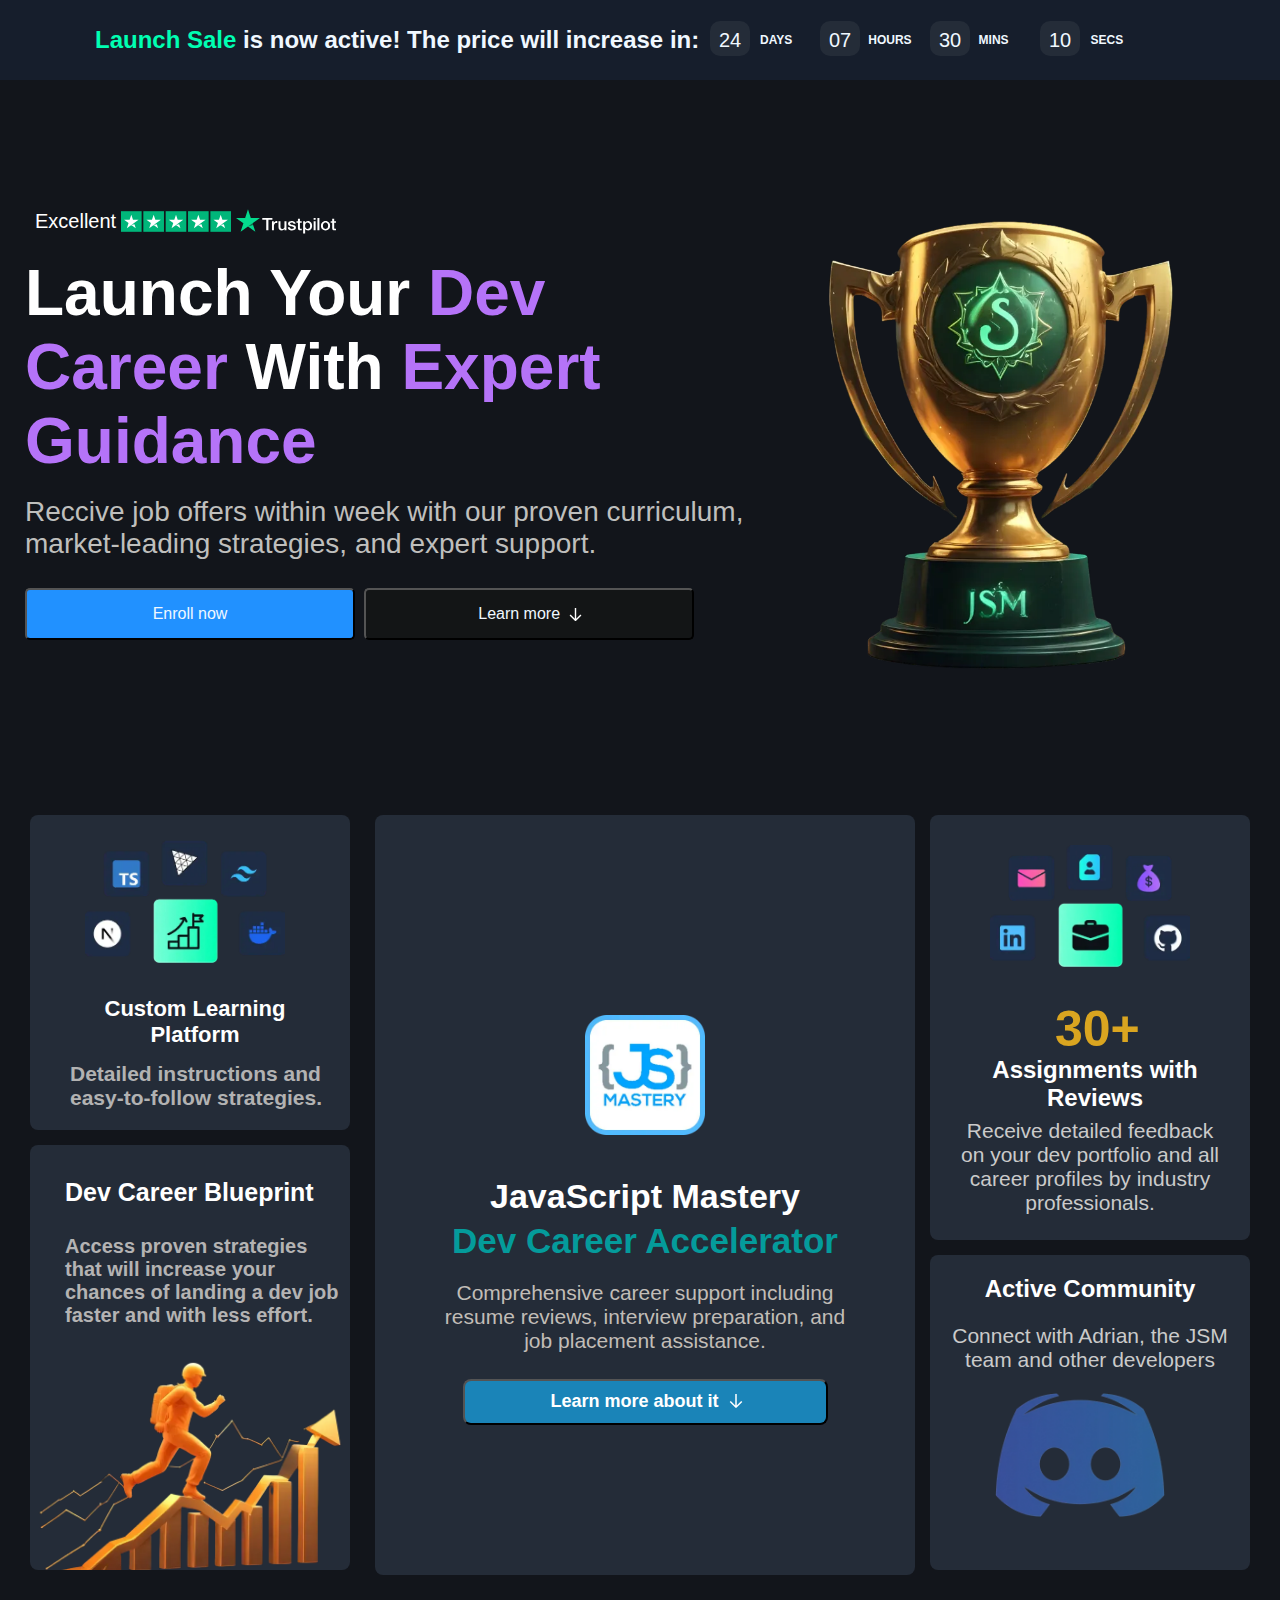
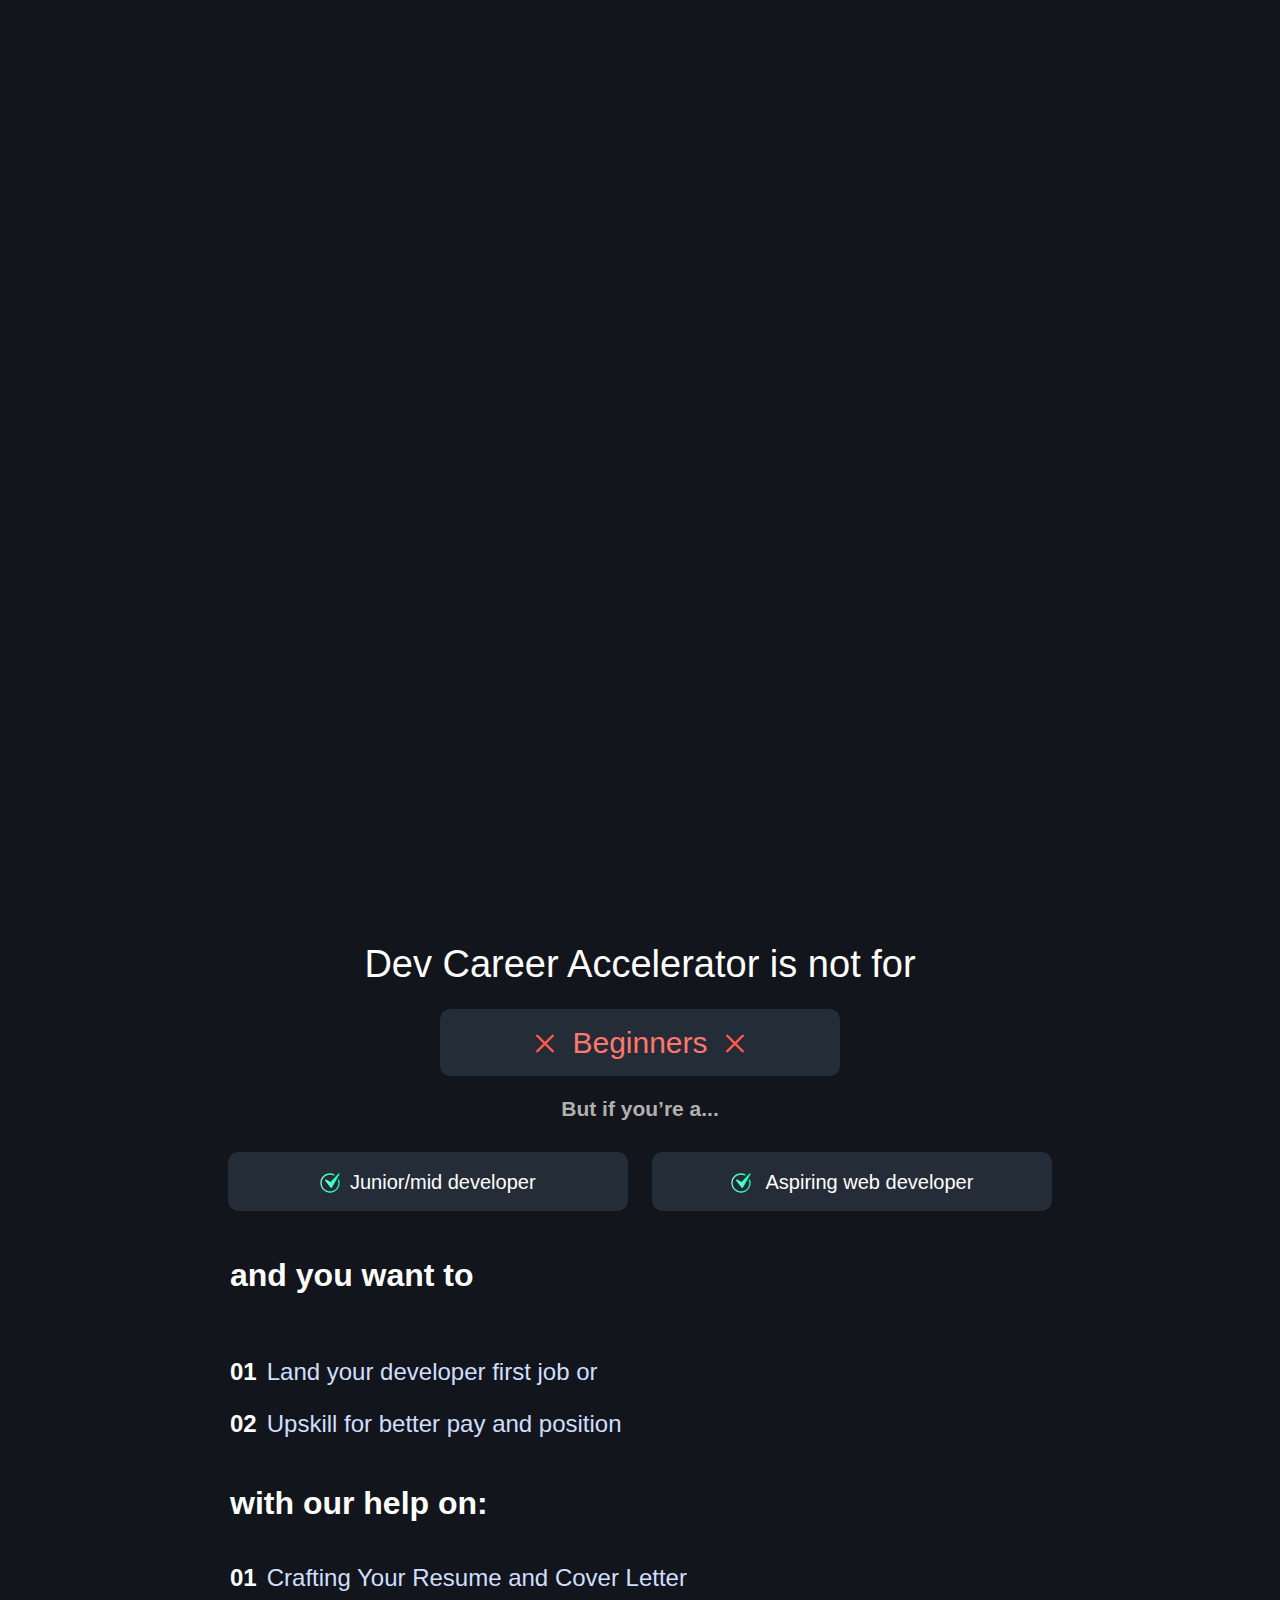
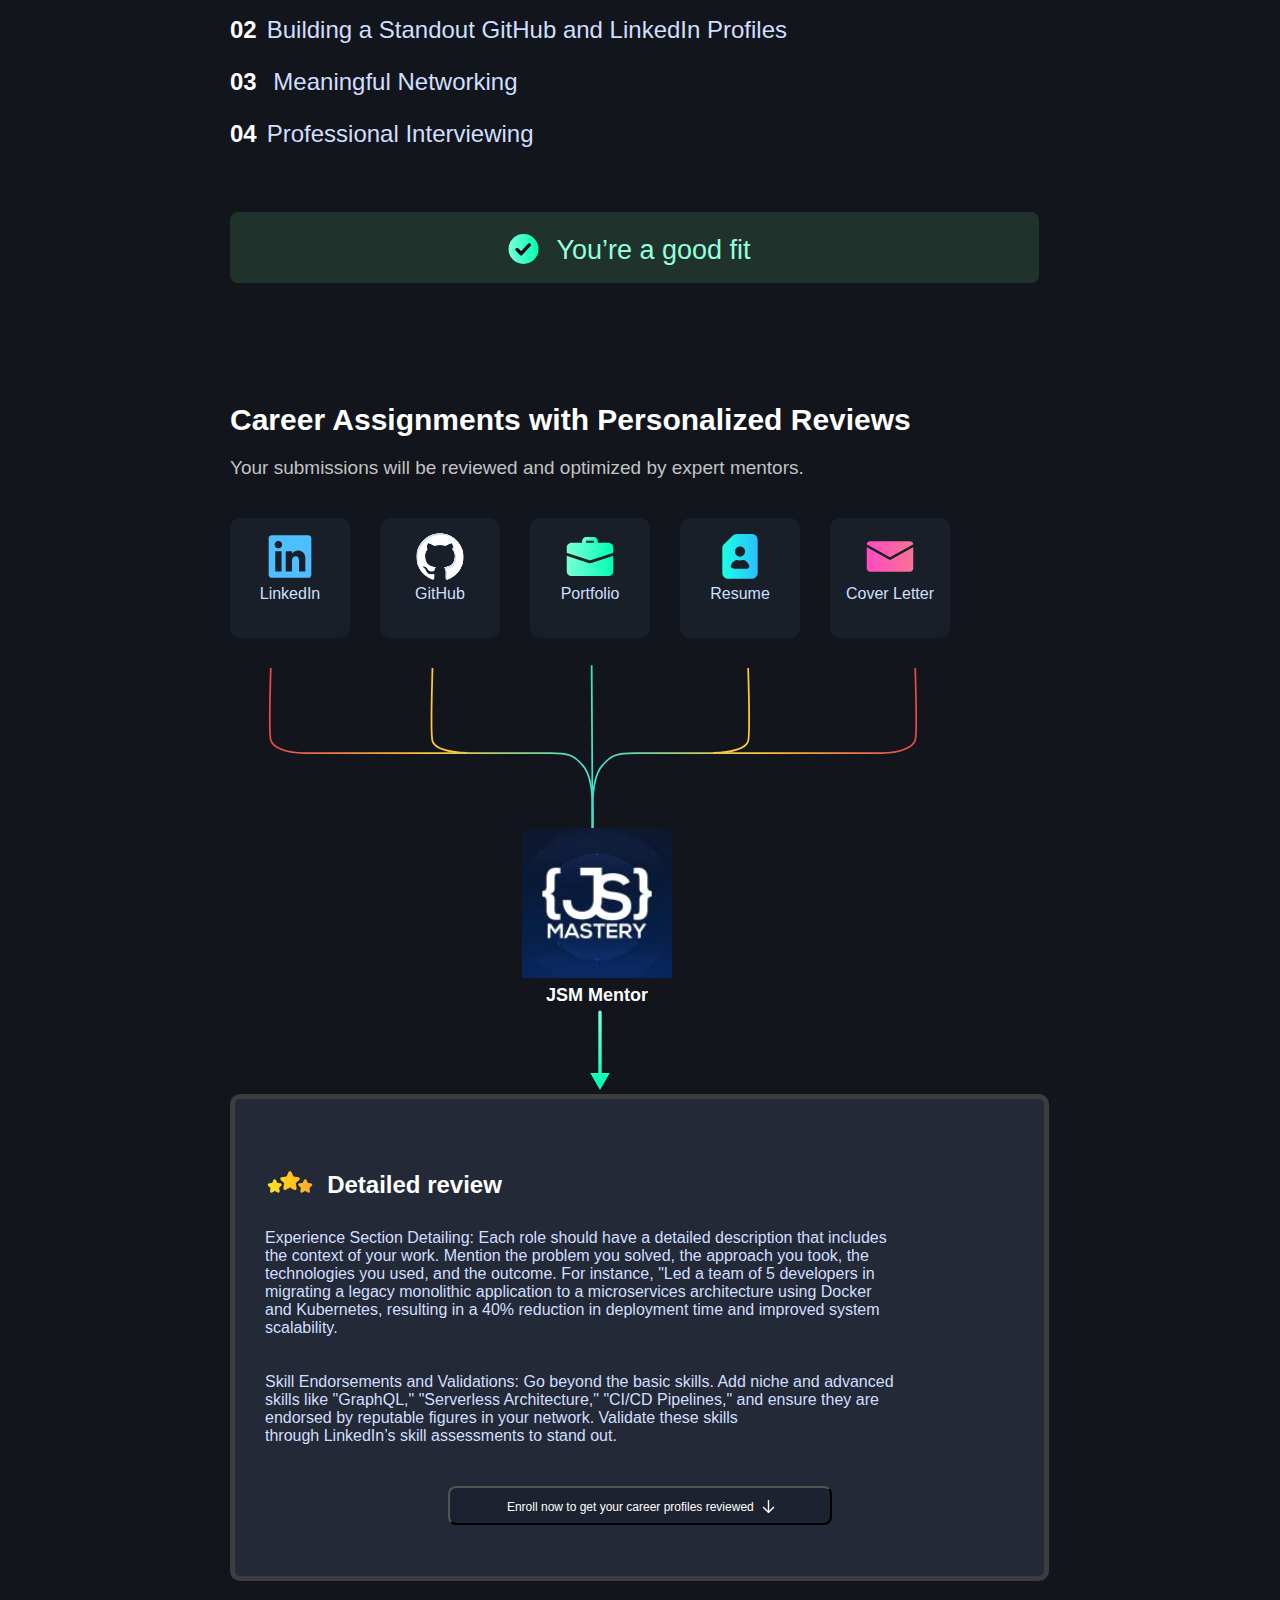
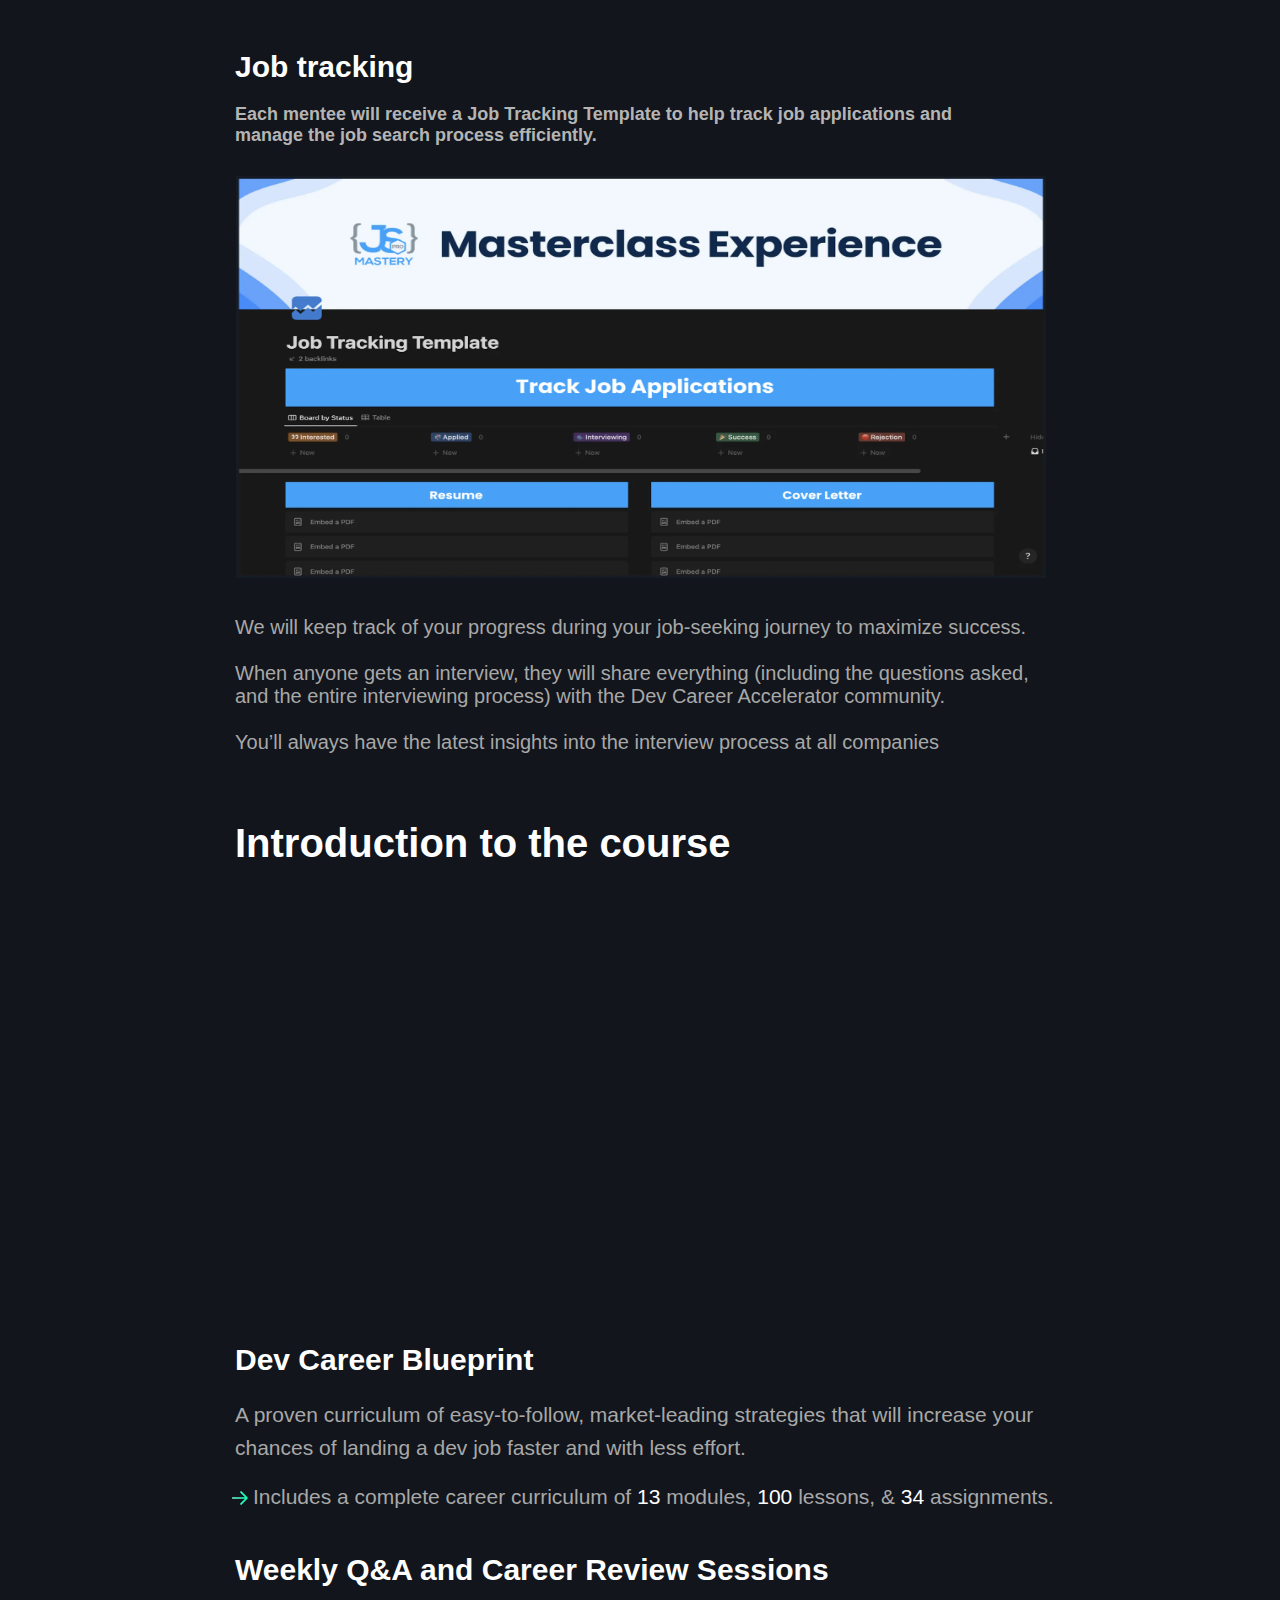
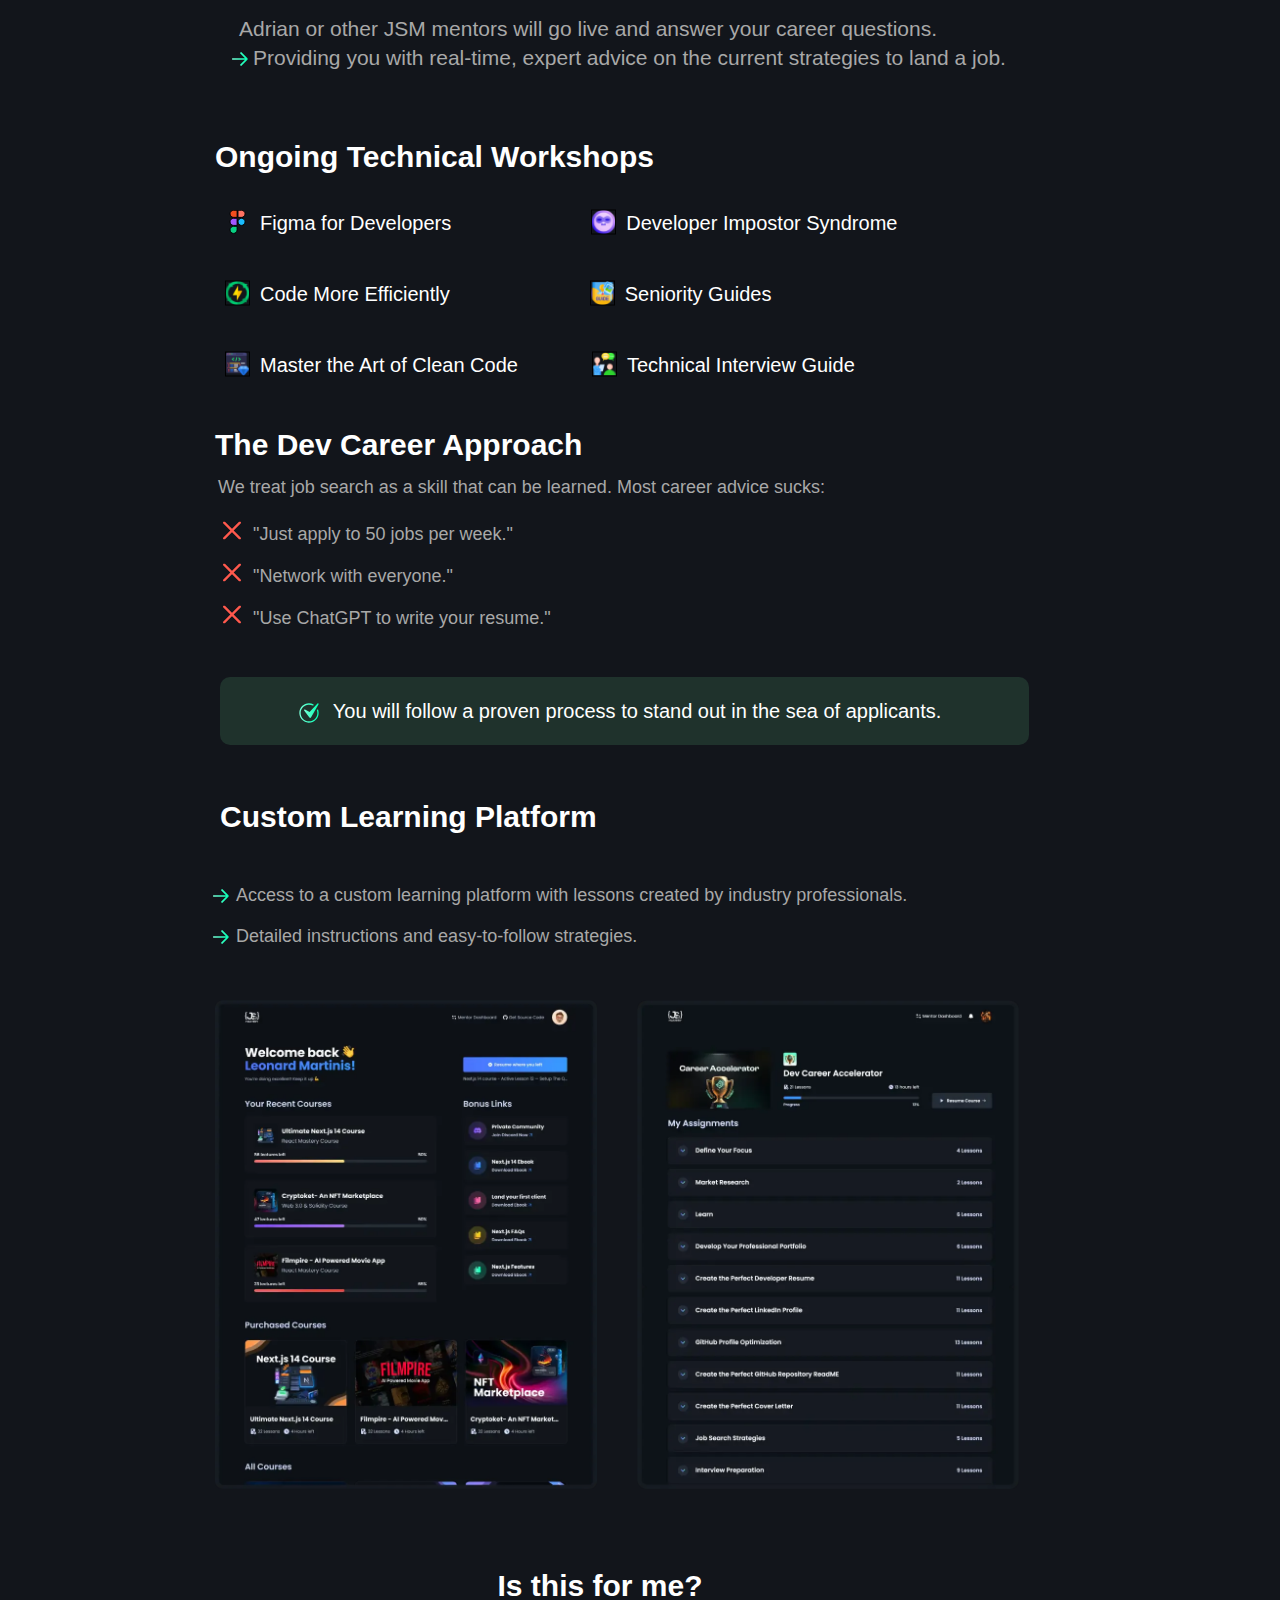
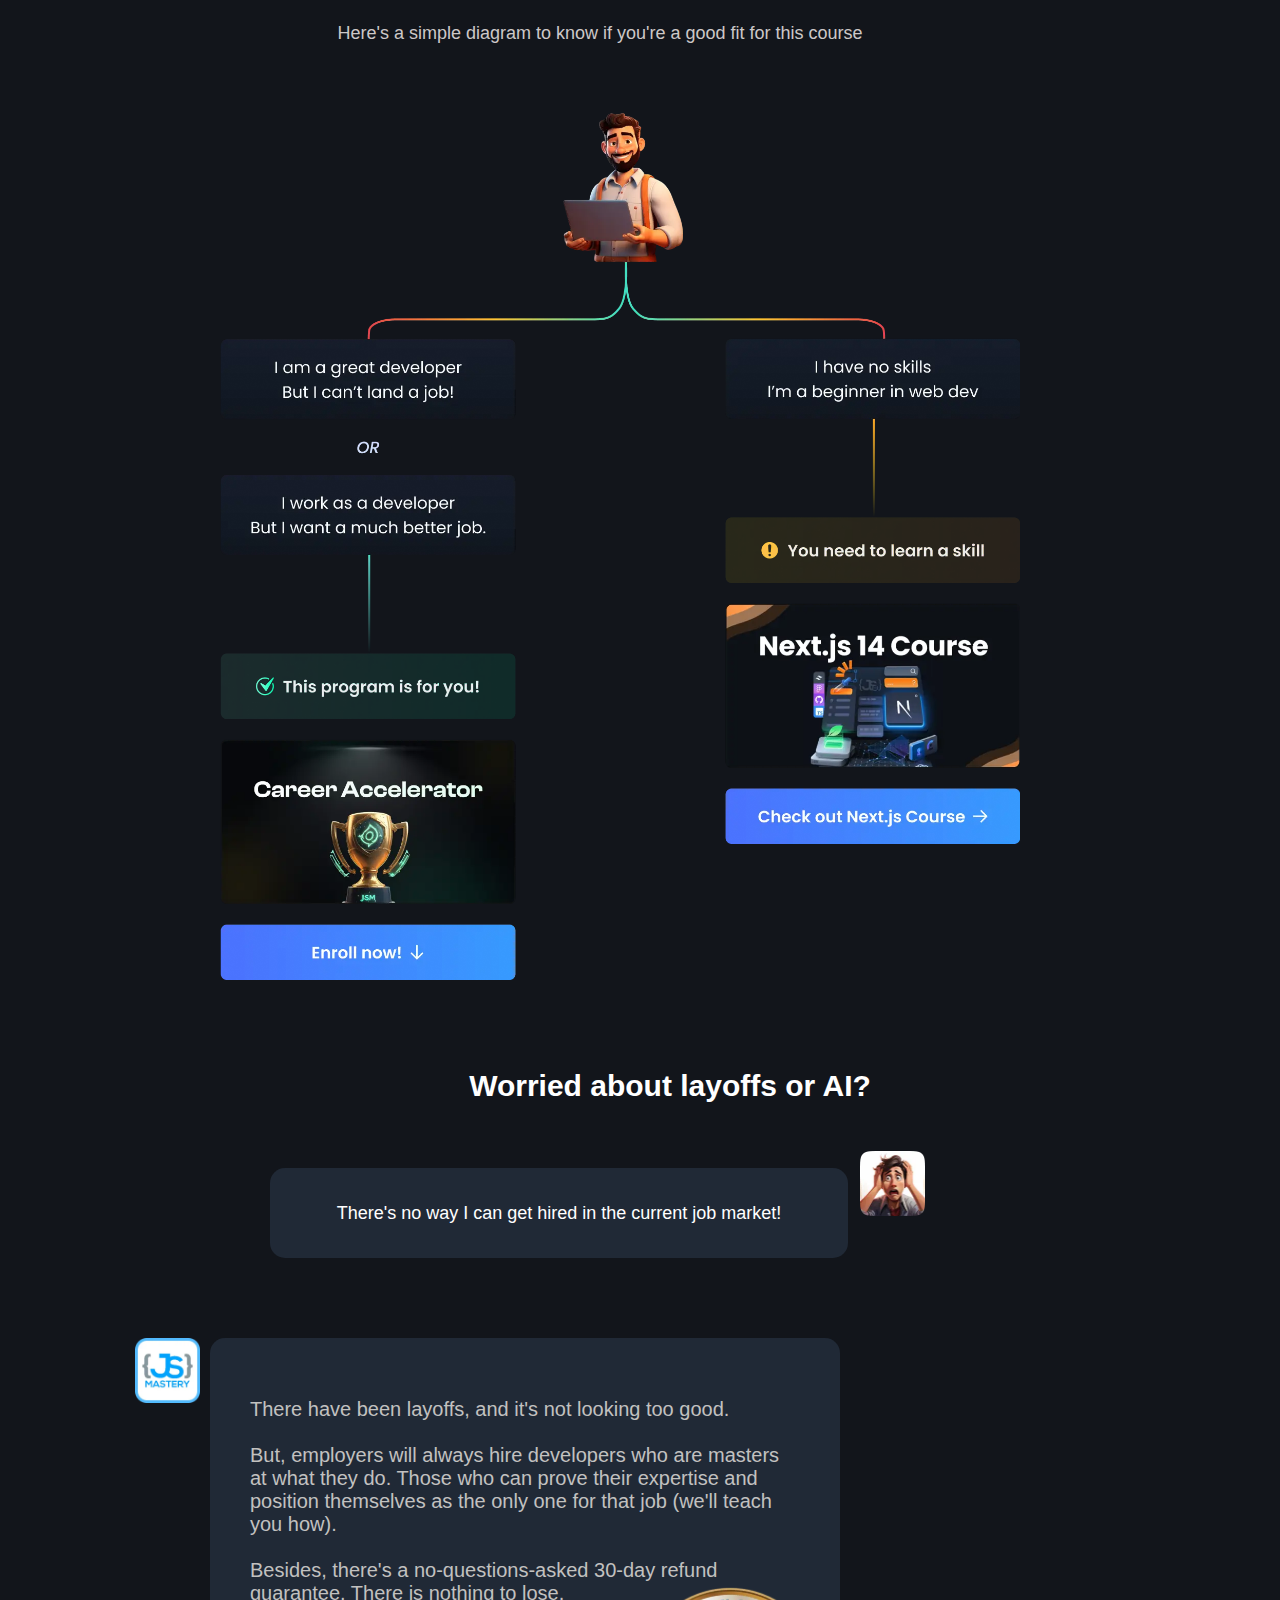
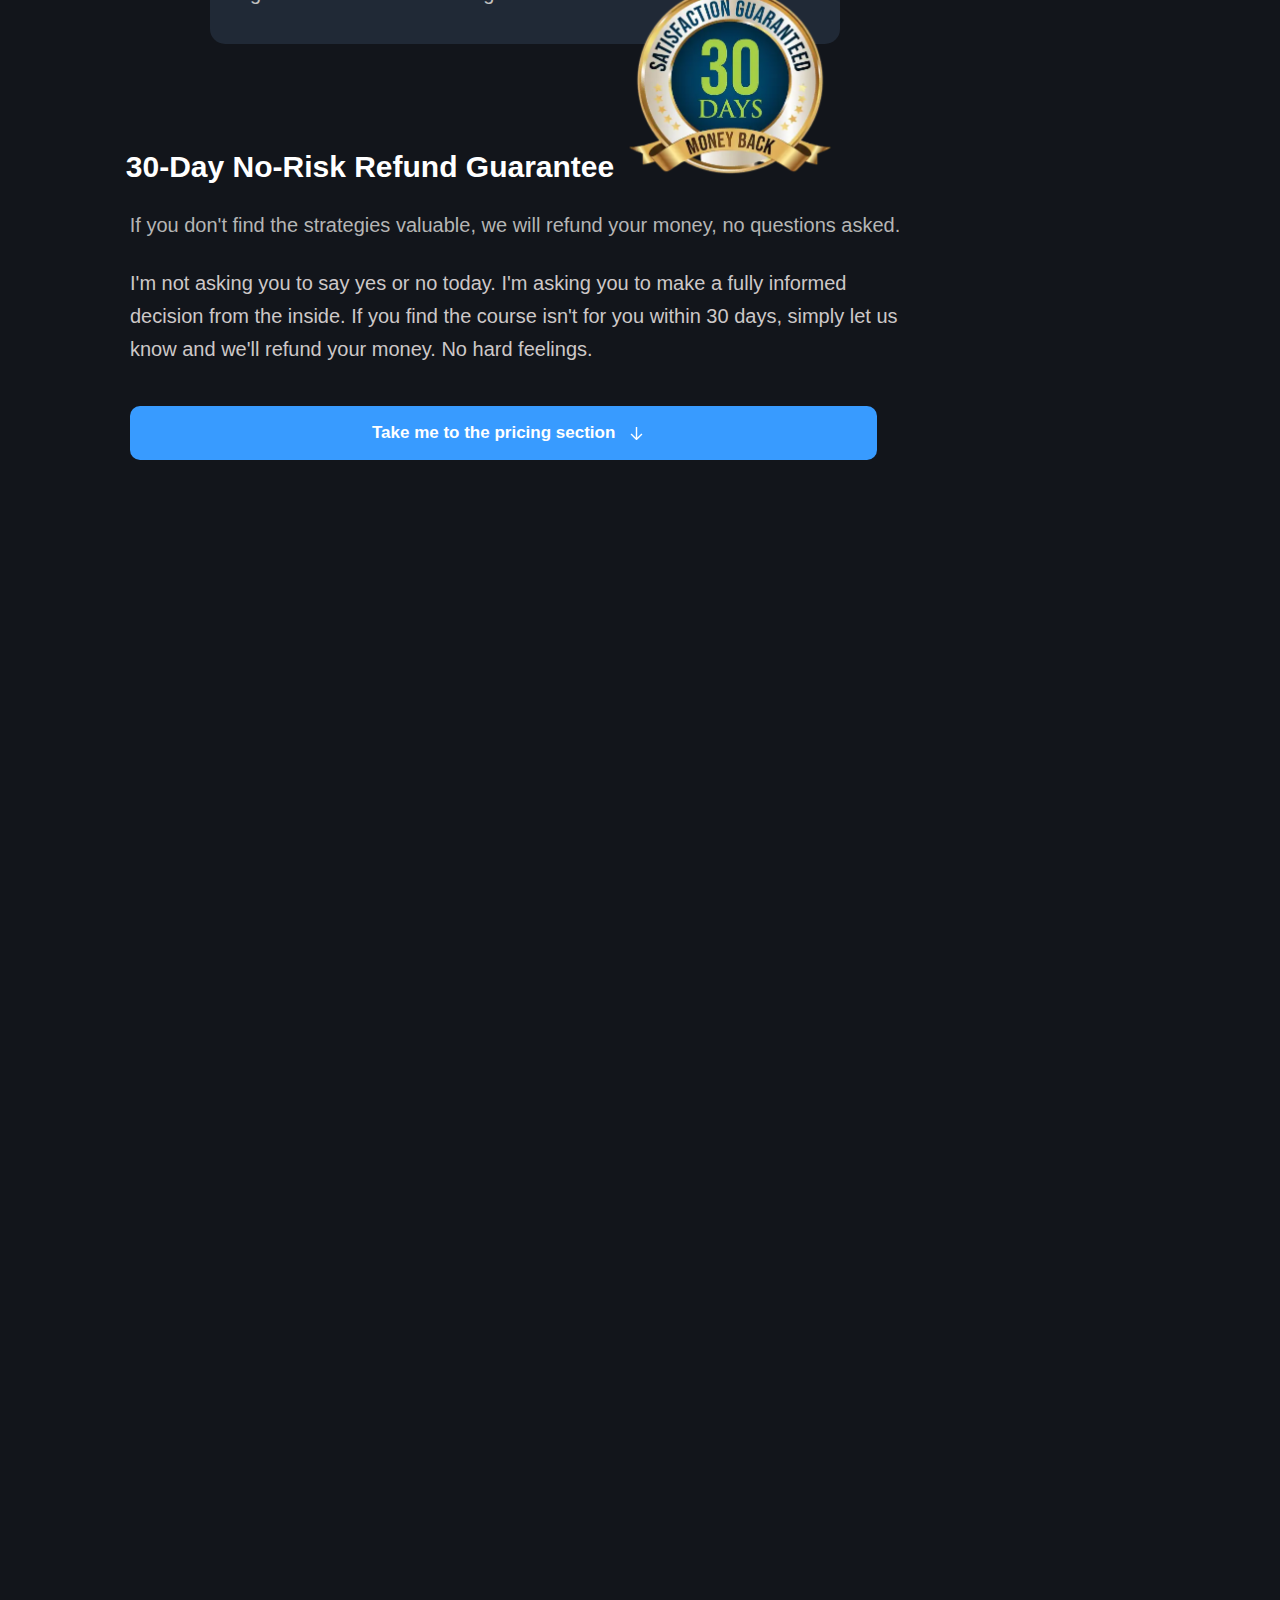
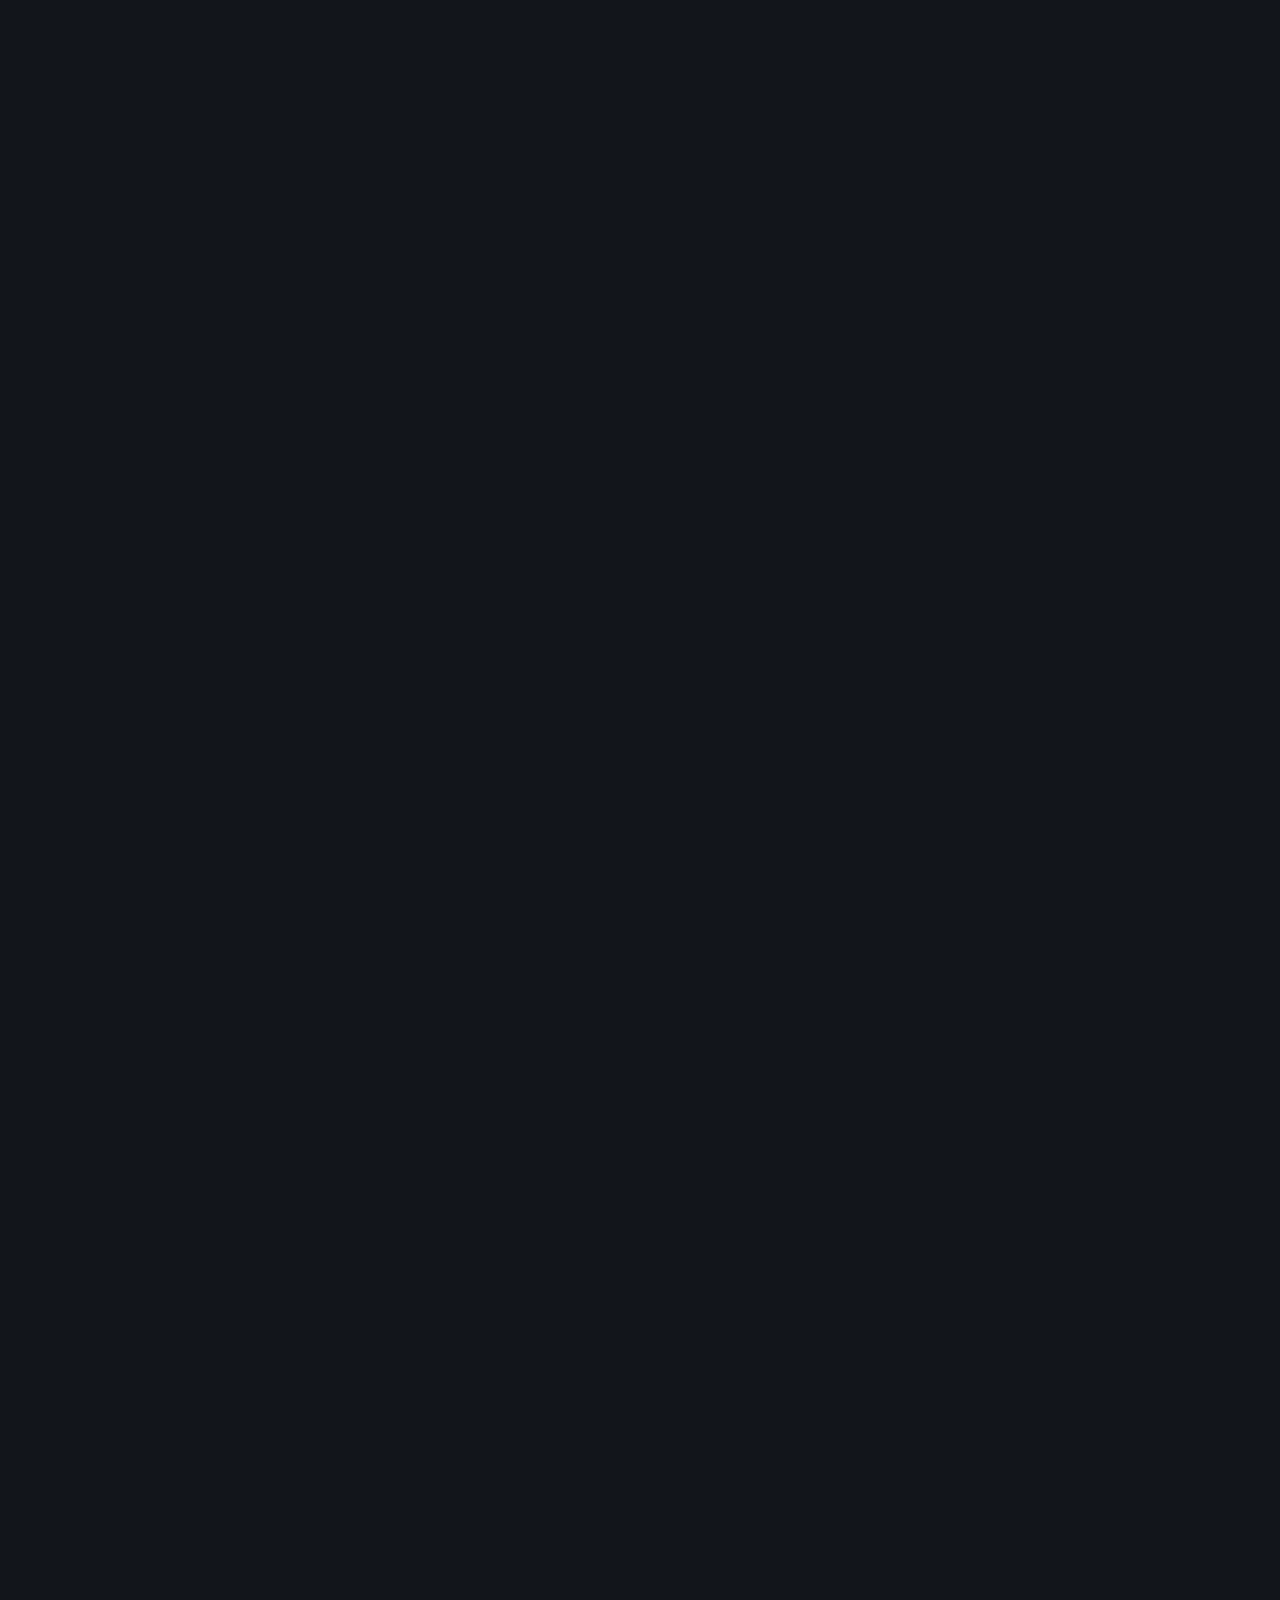
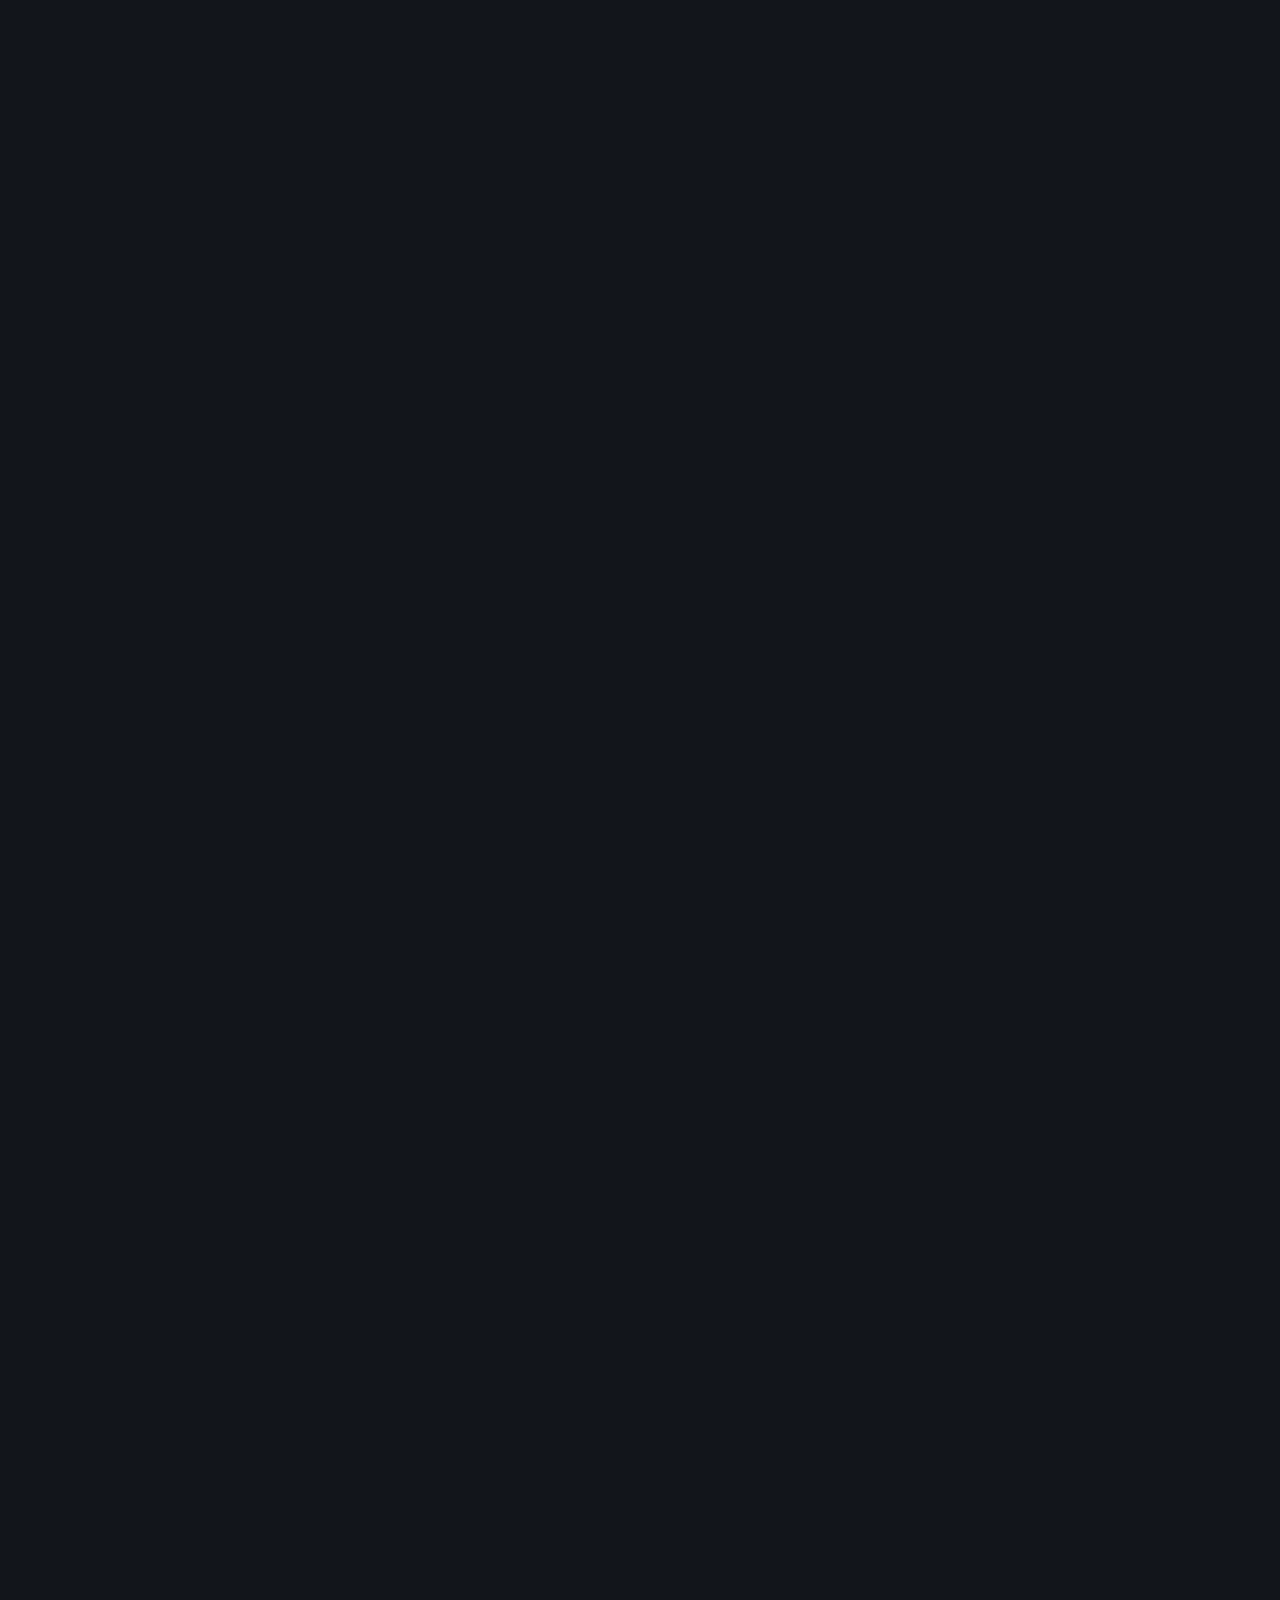
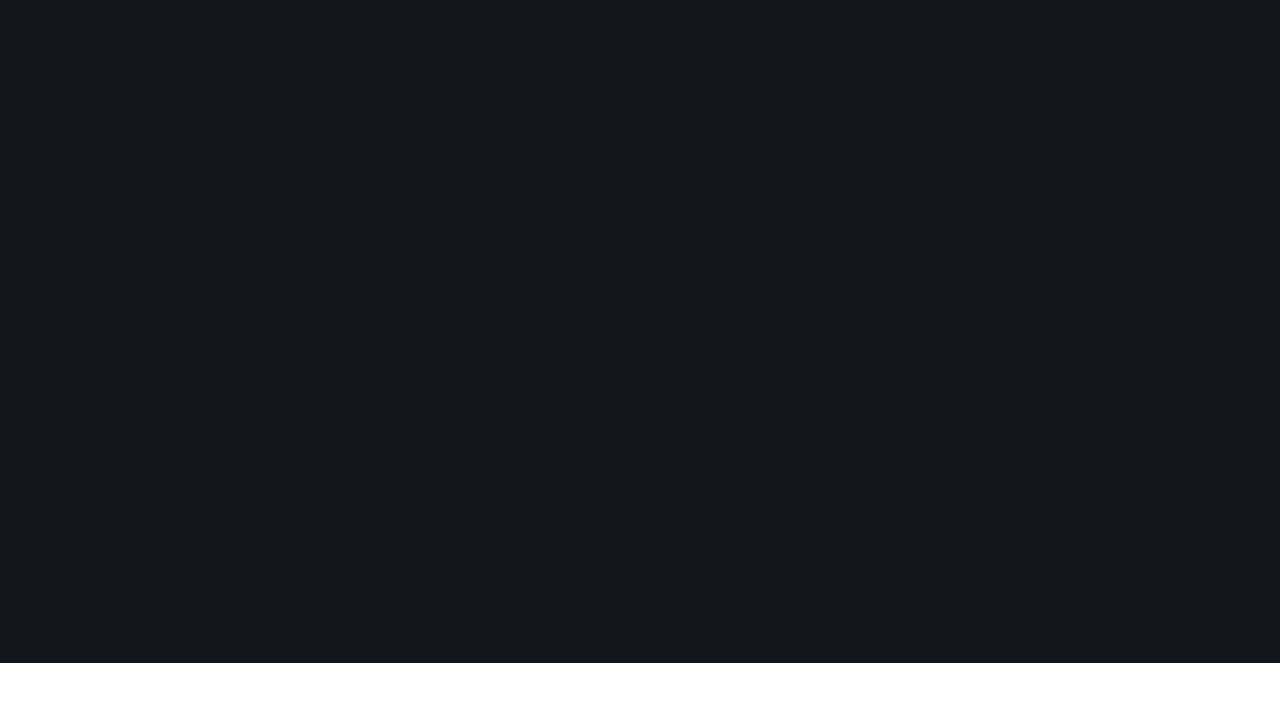
==== commit 06c59a19: "10th july work" ====
--- a/devCarerAcc.html
+++ b/devCarerAcc.html
@@ -210,31 +210,90 @@
                     style="color: white;">13</span> modules, <span style="color: white;">100 </span>lessons, & <span
                     style="color: white;">34</span> assignments.</span>
 
-                    <h2>
-                        Weekly Q&A and Career Review Sessions
-                    </h2>
-                    <p class="pg1">Adrian or other JSM mentors will go live and answer your career questions.</p>
-                    <span><img src="img/arrow-right-green.svg" alt="">Providing you with real-time, expert advice on the current strategies to land a job.</span>
+            <h2>
+                Weekly Q&A and Career Review Sessions
+            </h2>
+            <p class="pg1">Adrian or other JSM mentors will go live and answer your career questions.</p>
+            <span><img src="img/arrow-right-green.svg" alt="">Providing you with real-time, expert advice on the current
+                strategies to land a job.</span>
         </div>
         <div class="fig">
-        <h1>Ongoing Technical Workshops</h1>
-        <div class="logs">
-            <p><img src="img/figma.svg" width="25" height="26" alt="">Figma for Developers</p>
-            <p class="logs-p"><img src="img/imposter.svg" width="25" height="26" alt="">Developer Impostor Syndrome</p>
-          </div><div class="logs">
-            <p ><img src="img/code-more.svg" width="25" height="26" alt="">Code More Efficiently</p>
-            <p class="logs-p"><img src="img/seniority.svg" width="25" height="26" alt="">Seniority Guides</p>
-          </div><div class="logs">
-            <p><img src="img/master.svg" width="25" height="26" alt="">Master the Art of Clean Code</p>
-            <p class="logs-ps"><img src="img/technical.svg" width="25" height="26" alt="">Technical Interview Guide</p>
-          </div>
-          <h1>The Dev Career Approach</h1>
-         <p>We treat job search as a skill that can be learned. Most career advice sucks:</p>
-         <p class="psd"><img src="img/cross-red.svg" alt="">"Just apply to 50 jobs per week."</p>
-         <p class="psd"><img src="img/cross-red.svg" alt="">"Network with everyone."</p>
-         <p class="psd"><img src="img/cross-red.svg" alt="">"Use ChatGPT to write your resume."</p>
-
-        </div>
+            <h1>Ongoing Technical Workshops</h1>
+            <div class="logs">
+                <p><img src="img/figma.svg" width="25" height="26" alt="">Figma for Developers</p>
+                <p class="logs-p"><img src="img/imposter.svg" width="25" height="26" alt="">Developer Impostor Syndrome
+                </p>
+            </div>
+            <div class="logs">
+                <p><img src="img/code-more.svg" width="25" height="26" alt="">Code More Efficiently</p>
+                <p class="logs-p"><img src="img/seniority.svg" width="25" height="26" alt="">Seniority Guides</p>
+            </div>
+            <div class="logs">
+                <p><img src="img/master.svg" width="25" height="26" alt="">Master the Art of Clean Code</p>
+                <p class="logs-ps"><img src="img/technical.svg" width="25" height="26" alt="">Technical Interview Guide
+                </p>
+            </div>
+            <h1>The Dev Career Approach</h1>
+            <p>We treat job search as a skill that can be learned. Most career advice sucks:</p>
+            <p class="psd"><img src="img/cross-red.svg" alt="">"Just apply to 50 jobs per week."</p>
+            <p class="psd"><img src="img/cross-red.svg" alt="">"Network with everyone."</p>
+            <p class="psd"><img src="img/cross-red.svg" alt="">"Use ChatGPT to write your resume."</p>
+            <button><img src="img/outcheck-circle.svg" alt=""> You will follow a proven process to stand out in the sea
+                of applicants.</button>
+            <h6>Custom Learning Platform</h6>
+            <p><img class="ra" src="img/arrow-right-green.svg" alt="">Access to a custom learning platform with lessons
+                created by
+                industry professionals.
+
+            </p>
+            <p><img class="ra" src="img/arrow-right-green.svg" alt="">Detailed instructions and easy-to-follow
+                strategies.</p>
+
+
+            <div class="imgs">
+                <img src="img/course-platform.webp" alt="">
+                <img src="img/dev-accelerator.webp" alt="">
+            </div>
+        </div>
+
+
+
+        <div class="sec3-sec2">
+            <h1>Is this for me?</h1>
+            <p>Here's a simple diagram to know if you're a good fit for this course</p>
+            <img src="img/flow (1).webp" width="800px" alt="">
+            <h2>Worried about layoffs or AI?</h2>
+            <div class="job">
+                <p>There's no way I can get hired in the current job market!</p>
+                <img src="img/scared-dev.png" alt="">
+            </div>
+
+            <div class="jsm">
+                <img src="img/jsm-logo.webp" alt="">
+                <p>There have been layoffs, and it's not looking too good. <br><br>
+
+                    But, employers will always hire developers who are masters <br> at what they do. Those who can prove
+                    their expertise and <br> position themselves as the only one for that job (we'll teach <br> you
+                    how).
+                    <br> <br>
+                    Besides, there's a no-questions-asked 30-day refund <br> guarantee. There is nothing to lose.
+                </p>
+                <img src="img/money-back.png" alt="" class="nd">
+
+                <h2>30-Day No-Risk Refund Guarantee</h2>
+            </div>
+
+            <span>If you don't find the strategies valuable, we will refund your money, no questions asked.</span>
+            <p class="sp">
+                I'm not asking you to say yes or no today. I'm asking you to make a fully informed <br> decision from the
+                inside. If you find the course isn't for you within 30 days, simply let us <br> know and we'll refund your
+                money. No hard feelings.
+            </p>
+            <div class="box-btn">
+                <p>Take me to the pricing section <img src="img/arrow-down.svg" alt=""></p>
+            </div>
+        </div>
+
     </div>
 
 
@@ -243,7 +302,7 @@
 <style>
     .sec3 {
         width: 100%;
-        height: 830vh;
+        height: 1400vh;
         background-color: #12151b;
         position: relative;
         bottom: 50px;
@@ -252,68 +311,100 @@
         margin: 0%;
     }
 
-  .sec3>.fig{
-    color: white;
-    position: relative;
-    top: 1060px;
-    text-align: left;
-    left: 235px;
-    width: 950px;
-    
-  }
-  .sec3>.fig>.logs{
-    display: flex;
-    width: 600px;
-   
-    
-  }
-  .sec3>.fig>.logs>p{
-    position: relative;
-    top: 10px;
-    right: px;
-    font-size: 20px;
-  }
-  .sec3>.fig>.logs>p>img{
-    position: relative;
-    top: 5px;
-    right:10px;
-  }
-  .sec3>.fig>h1{
-    font-size: 30px;
-  }
-  .sec3>.fig>.logs>.logs-p{
-    position: relative;
-    left: 150px;
-  }
-  .sec3>.fig>.logs>.logs-ps{
-    position: relative;
-    left: 84px;
-  }
-  .sec3>.fig>h1{
-    color: white;
-    position: relative;
-    font-size: 30px;
-    top: 20px;
-    right: 20px;
-  }
-  .sec3>.fig>p{
-    color: rgb(168, 168, 168);
-    position: relative;
-    top: 15px;
-    right: 17px;
-    font-size: 18px;
-  }
-  .sec3>.fig>.psd{
-position: relative;
-top: 20px;
-font-size: 18px;
-left: 0px;
-
-  }
-  .sec3>.fig>.psd>img{
-    position: relative;
-    right: 12px;
-  }
+    .sec3-sec2 {
+        width: 800px;
+        height: 500px;
+        position: relative;
+        top: 1170px;
+        left: 270px;
+        color: white;
+    }
+
+    .sec3-sec2>.jsm {
+        width: 630px;
+        height: 306px;
+        position: relative;
+        top: 200px;
+        right: 60px;
+        background-color: rgb(32, 41, 54);
+        border-radius: 15px;
+
+    }
+
+    .sec3-sec2>.jsm>p {
+        justify-content: center;
+        text-align: left;
+        position: relative;
+        left: 40px;
+        top: 60px;
+        font-size: 20px;
+        color: rgb(194, 193, 192);
+    }
+
+    .sec3-sec2>.jsm>img {
+        width: 65px;
+        height: 65px;
+        position: absolute;
+        left: -75px;
+    }
+
+    .sec3-sec2>.jsm>.nd {
+        width: 219px;
+        height: 219px;
+        position: absolute;
+        left: 410px;
+        bottom: -150px;
+    }
+
+    .sec3-sec2>.jsm>h2 {
+        position: relative;
+        top: 180px;
+        font-size: 30px;
+        right: 155px;
+    }
+
+    .sec3-sec2>span {
+        position: relative;
+        top: 370px;
+        font-size: 20px;
+        right: 155px;
+        color: rgb(181, 181, 181);
+
+
+    }
+
+    .sec3-sec2>.sp{
+        position: relative;
+        top: 380px;
+        width: 100%;
+        right: 140px;
+        font-size: 20px;
+       line-height: 33px;
+       text-align: left;
+    }
+    .sec3-sec2>.box-btn{
+        width: 747px;
+        height: 54px;
+        background-color: #389bff;
+        position: relative;
+        top: 400px;
+        border-radius: 10px;
+        right: 140px;
+       
+    }
+    .sec3-sec2>.box-btn>p{
+        font-size: 17px;
+        position: relative;
+        top: 17px;
+        font-weight: bolder;
+    }
+    .sec3-sec2>.box-btn>p>img{
+        width: 15px;
+        height: 15px;
+        position: relative;
+        left: 9px;
+        top: 3px;
+    }
 </style>
 
 </html>--- a/style1.css
+++ b/style1.css
@@ -743,4 +743,181 @@
     position: relative;
     top: 20px;
     left: 4px;
+}
+
+
+
+
+
+.sec3>.fig {
+    color: white;
+    position: relative;
+    top: 1060px;
+    text-align: left;
+    left: 235px;
+    width: 950px;
+
+}
+
+.sec3>.fig>.logs {
+    display: flex;
+    width: 600px;
+
+
+}
+
+.sec3>.fig>.logs>p {
+    position: relative;
+    top: 10px;
+    right: px;
+    font-size: 20px;
+}
+
+.sec3>.fig>.logs>p>img {
+    position: relative;
+    top: 5px;
+    right: 10px;
+}
+
+.sec3>.fig>h1 {
+    font-size: 30px;
+}
+
+.sec3>.fig>.logs>.logs-p {
+    position: relative;
+    left: 150px;
+}
+
+.sec3>.fig>.logs>.logs-ps {
+    position: relative;
+    left: 84px;
+}
+
+.sec3>.fig>h1 {
+    color: white;
+    position: relative;
+    font-size: 30px;
+    top: 20px;
+    right: 20px;
+}
+
+.sec3>.fig>p {
+    color: rgb(168, 168, 168);
+    position: relative;
+    top: 15px;
+    right: 17px;
+    font-size: 18px;
+}
+
+.sec3>.fig>.psd {
+    position: relative;
+    top: 20px;
+    font-size: 18px;
+    left: 0px;
+
+}
+
+.sec3>.fig>.psd>img {
+    position: relative;
+    right: 12px;
+}
+
+.sec3>.fig>button {
+    width: 809px;
+    color: white;
+    font-size: 20px;
+    height: 68px;
+    background-color: rgb(31, 50, 44);
+    position: relative;
+    top: 50px;
+    left: -15px;
+    border-radius: 10px;
+    border: none;
+}
+
+.sec3>.fig>button>img {
+    position: relative;
+    top: 5px;
+    right: 9px;
+}
+
+.sec3>.fig>h6 {
+    color: white;
+    font-size: 30px;
+    position: relative;
+    top: 35px;
+    right: 15px;
+}
+.sec3>.fig>p>.ra{
+    position: relative;
+    top: 4px;
+    right: 6px;
+}
+.sec3>.fig>p{
+    font-size: 18px;
+}
+.imgs{
+    display: flex;
+    position: relative;
+    right: 60px;
+    top: 50px;
+}
+.imgs>img{
+    width: 382px;
+    height: 492;
+    margin-left: 40px;
+}
+
+
+.sec3-sec2>h1 {
+    font-size: 30px;
+    position: relative;
+    left: -70px;
+}
+
+.sec3-sec2>p {
+    width: 100%;
+    font-size: 18px;
+    color: rgb(205, 200, 200);
+    position: relative;
+    right: 70px;
+}
+
+.sec3-sec2>img {
+    position: relative;
+    right: 50px;
+    top: 40px;
+}
+
+.sec3-sec2>h2 {
+    font-size: 30px;
+    color: white;
+    position: relative;
+    top: 100px;
+}
+
+.job {
+    width: 578px;
+    height: 90px;
+    color: white;
+    background-color: rgb(32, 41, 54);
+    font-size: 18px;
+    position: relative;
+    top: 140px;
+    text-align: center;
+    border-radius: 15px;
+
+}
+.job>p{
+    text-align: center;
+    position: relative;
+    top: 35px;
+}
+.job>img{
+    width: 65px;
+    height: 65px;
+    position: absolute;
+    left: 590px;
+    bottom: 42px;
+    text-align: right;
 }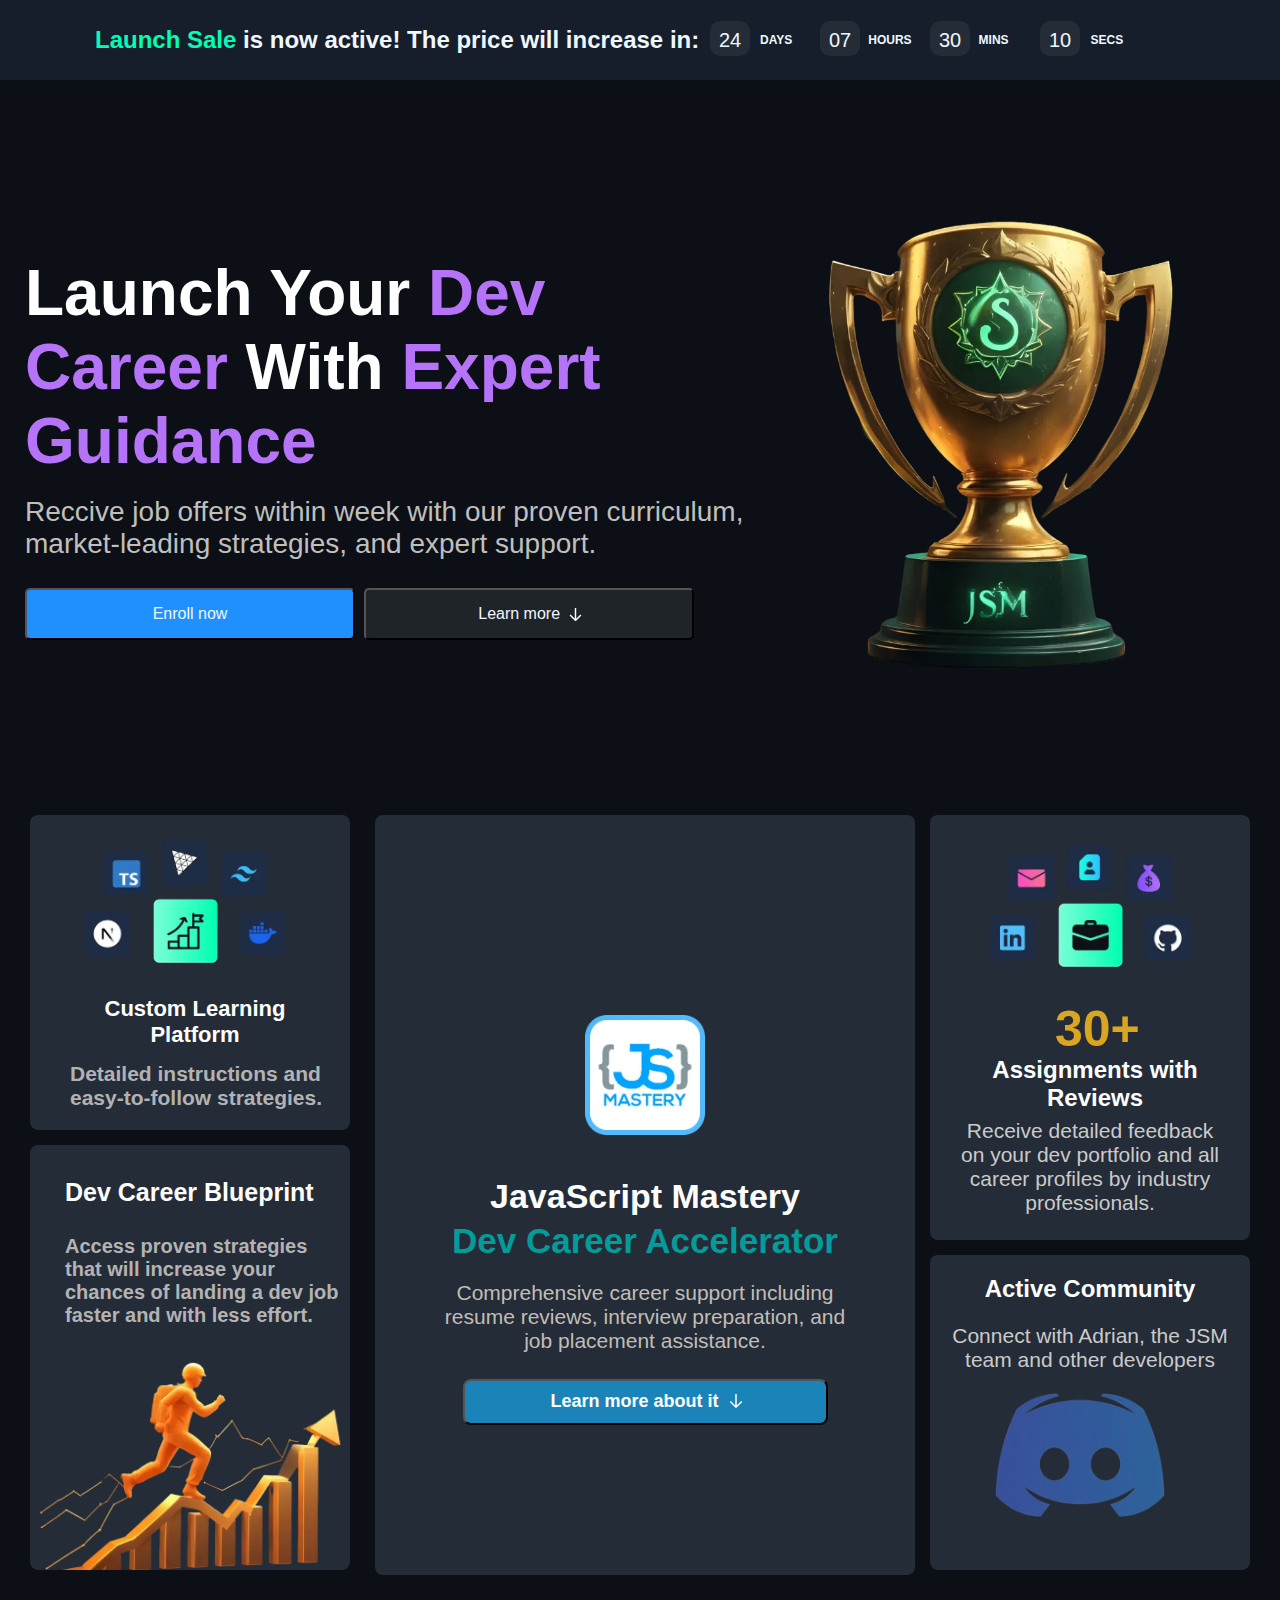
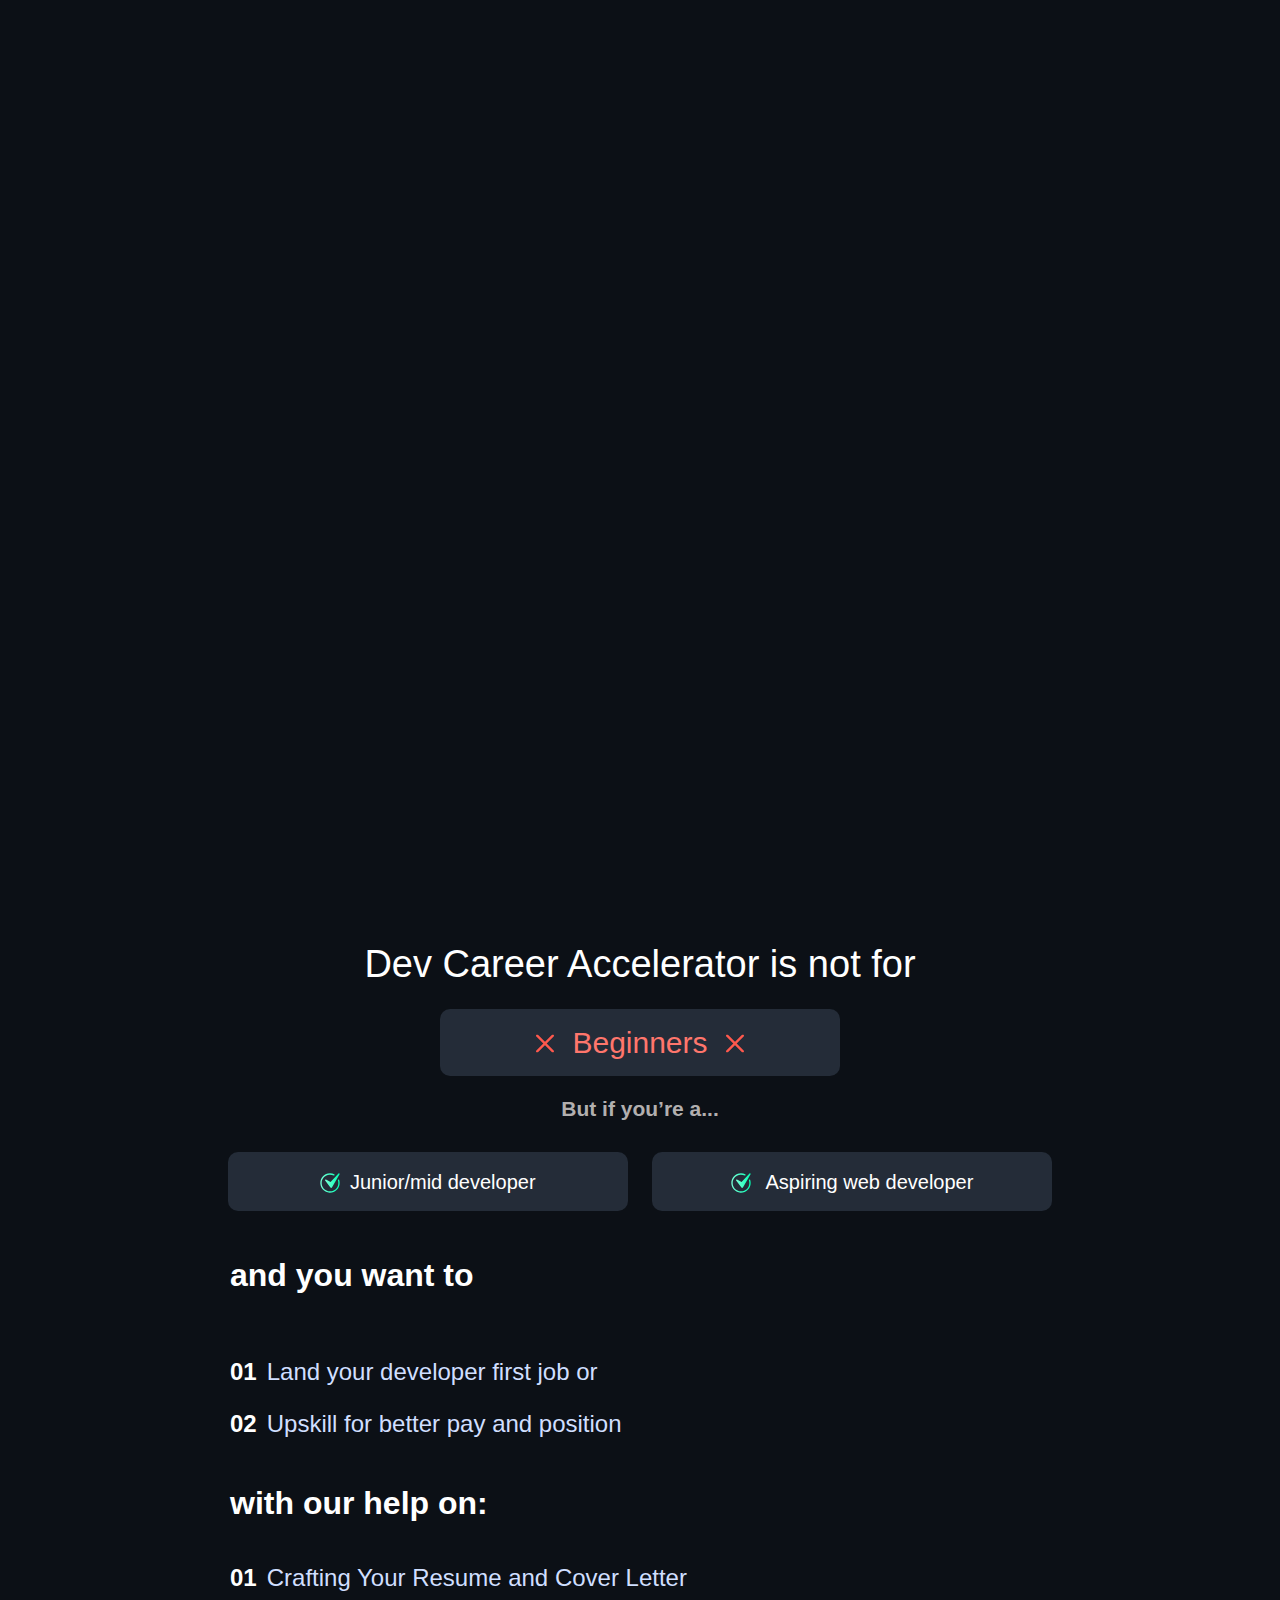
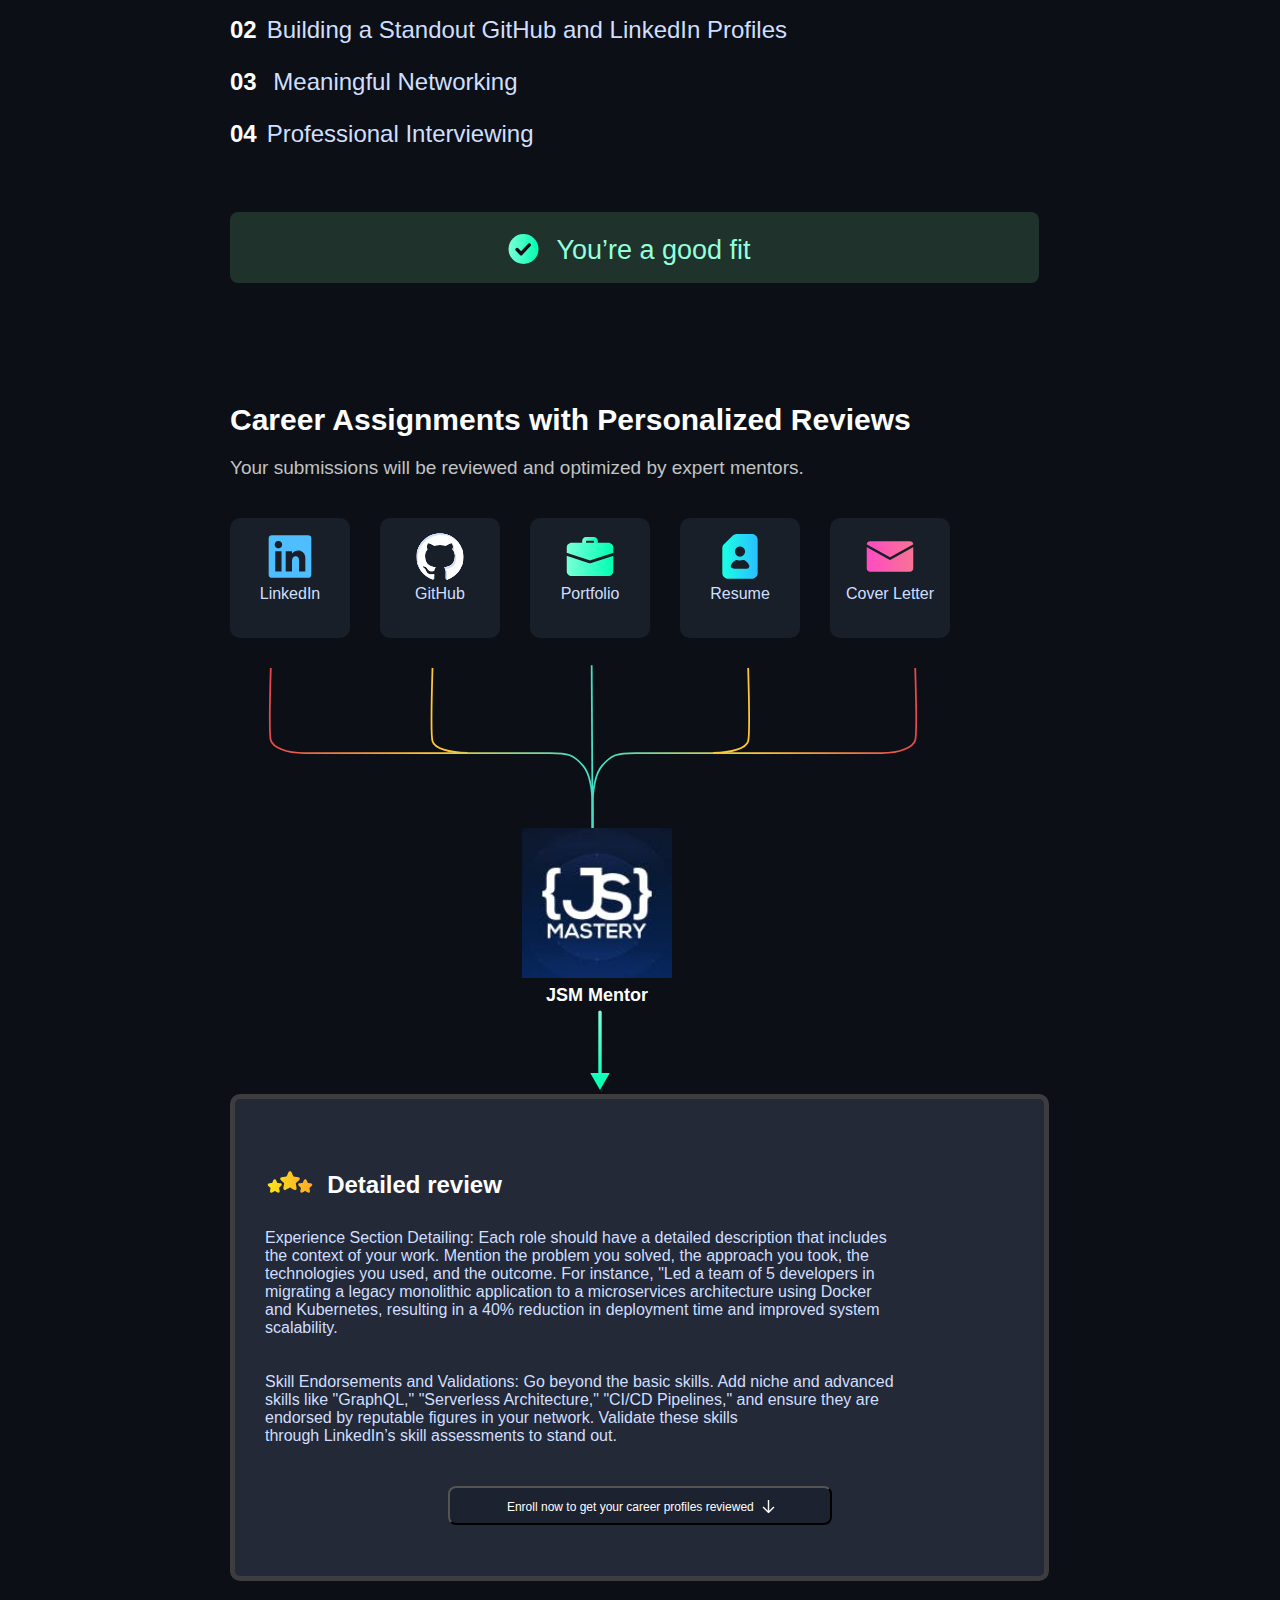
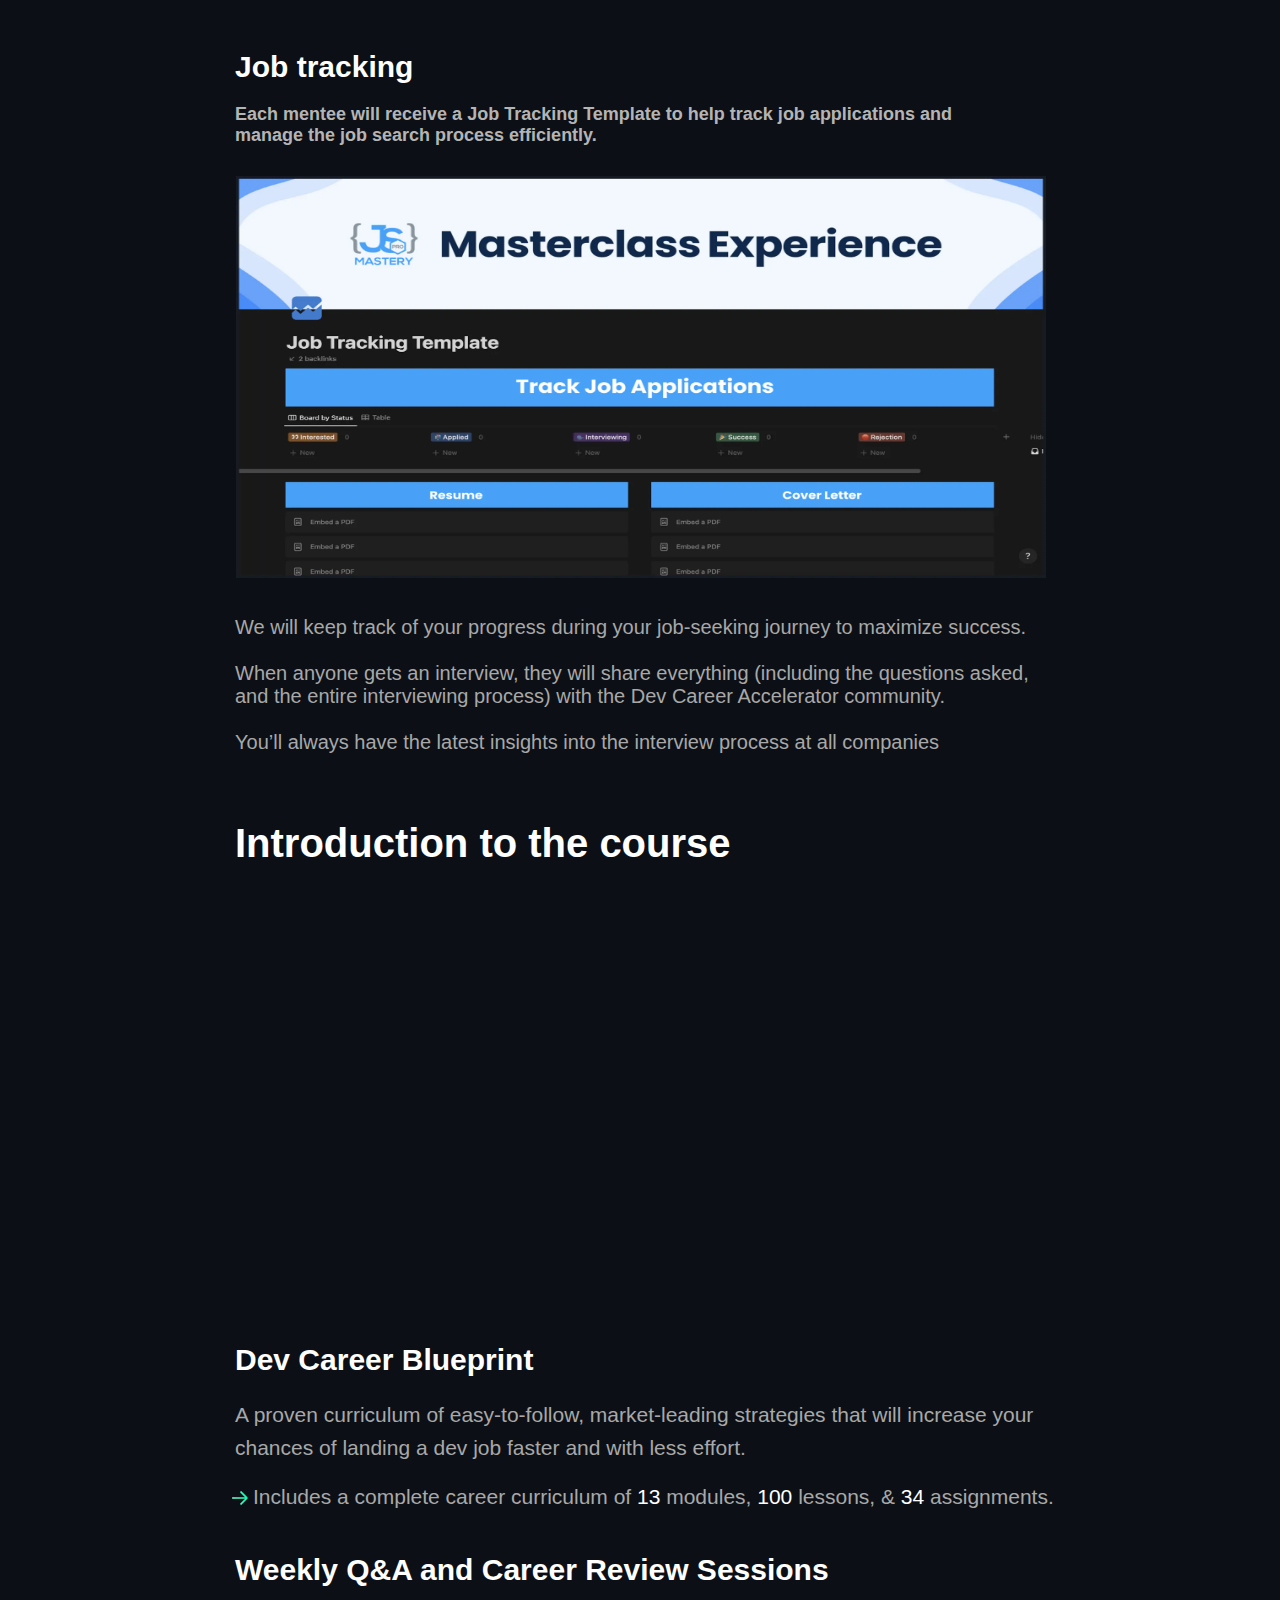
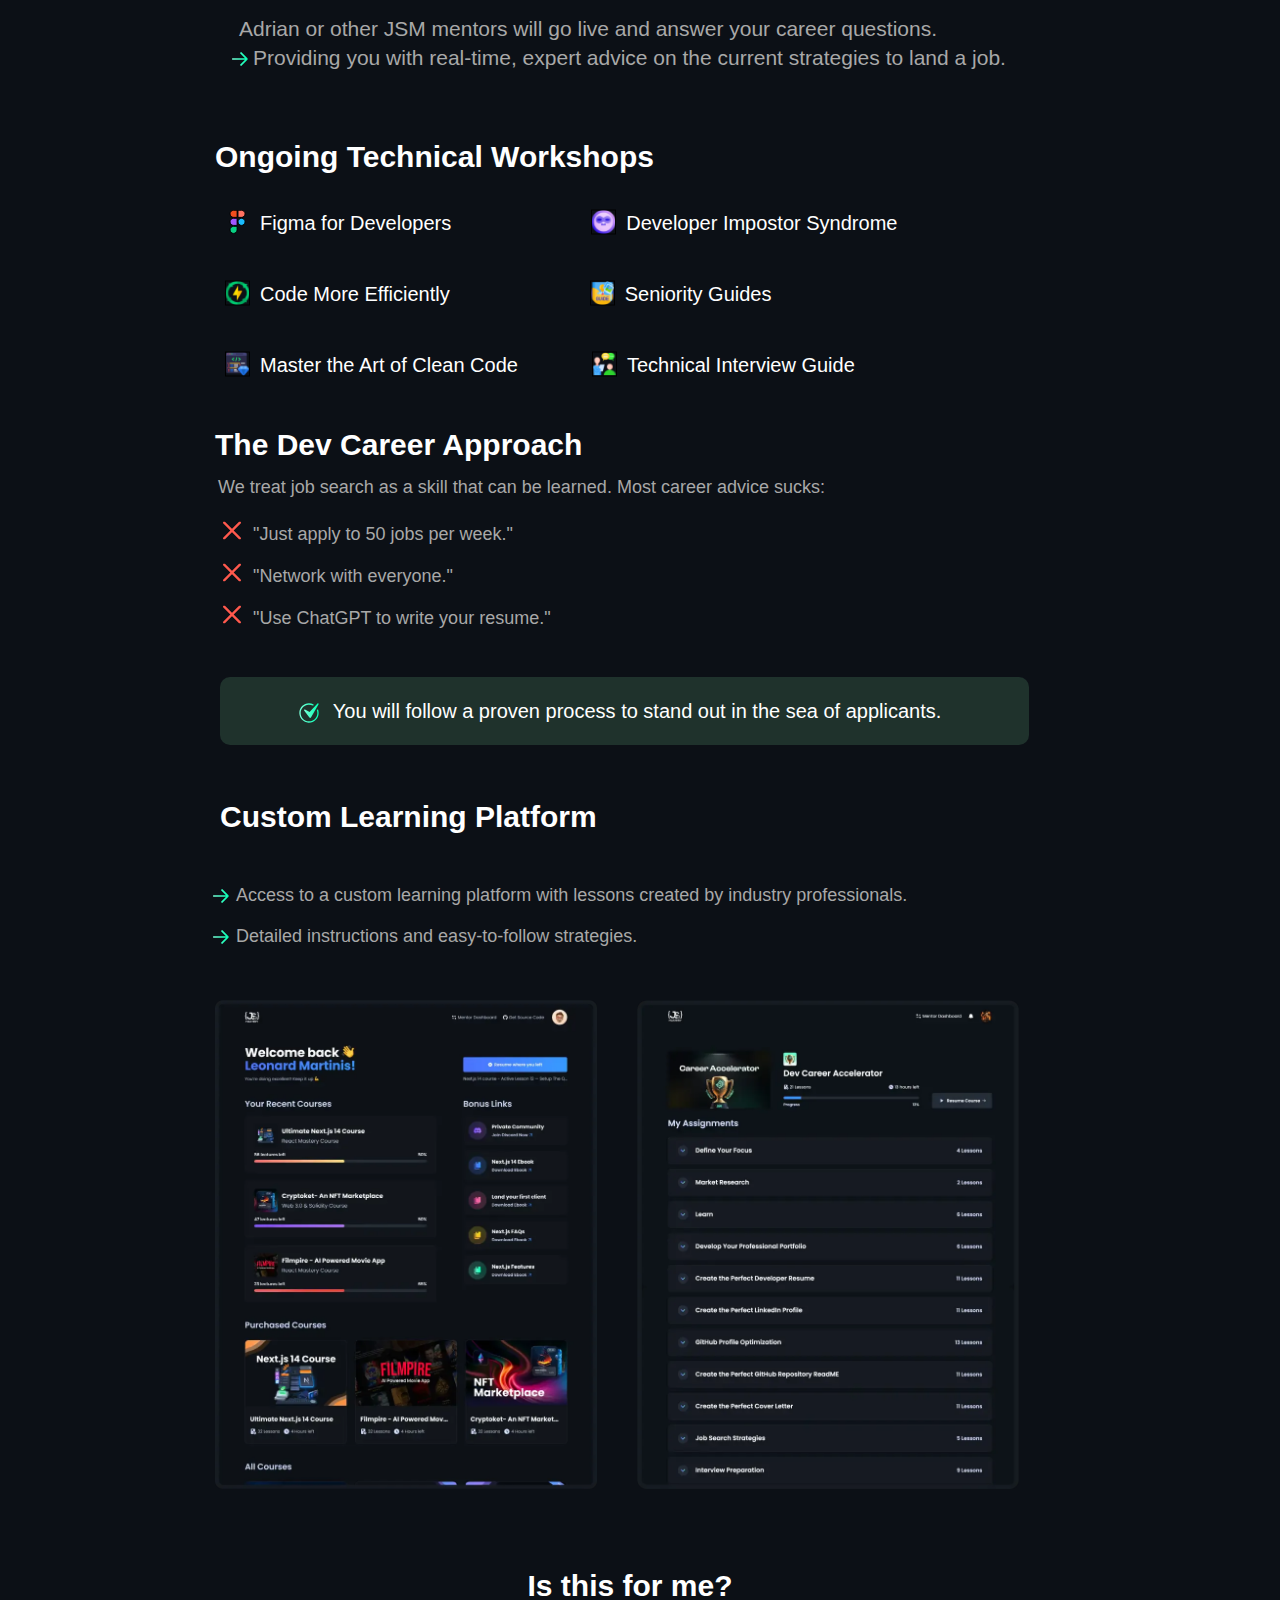
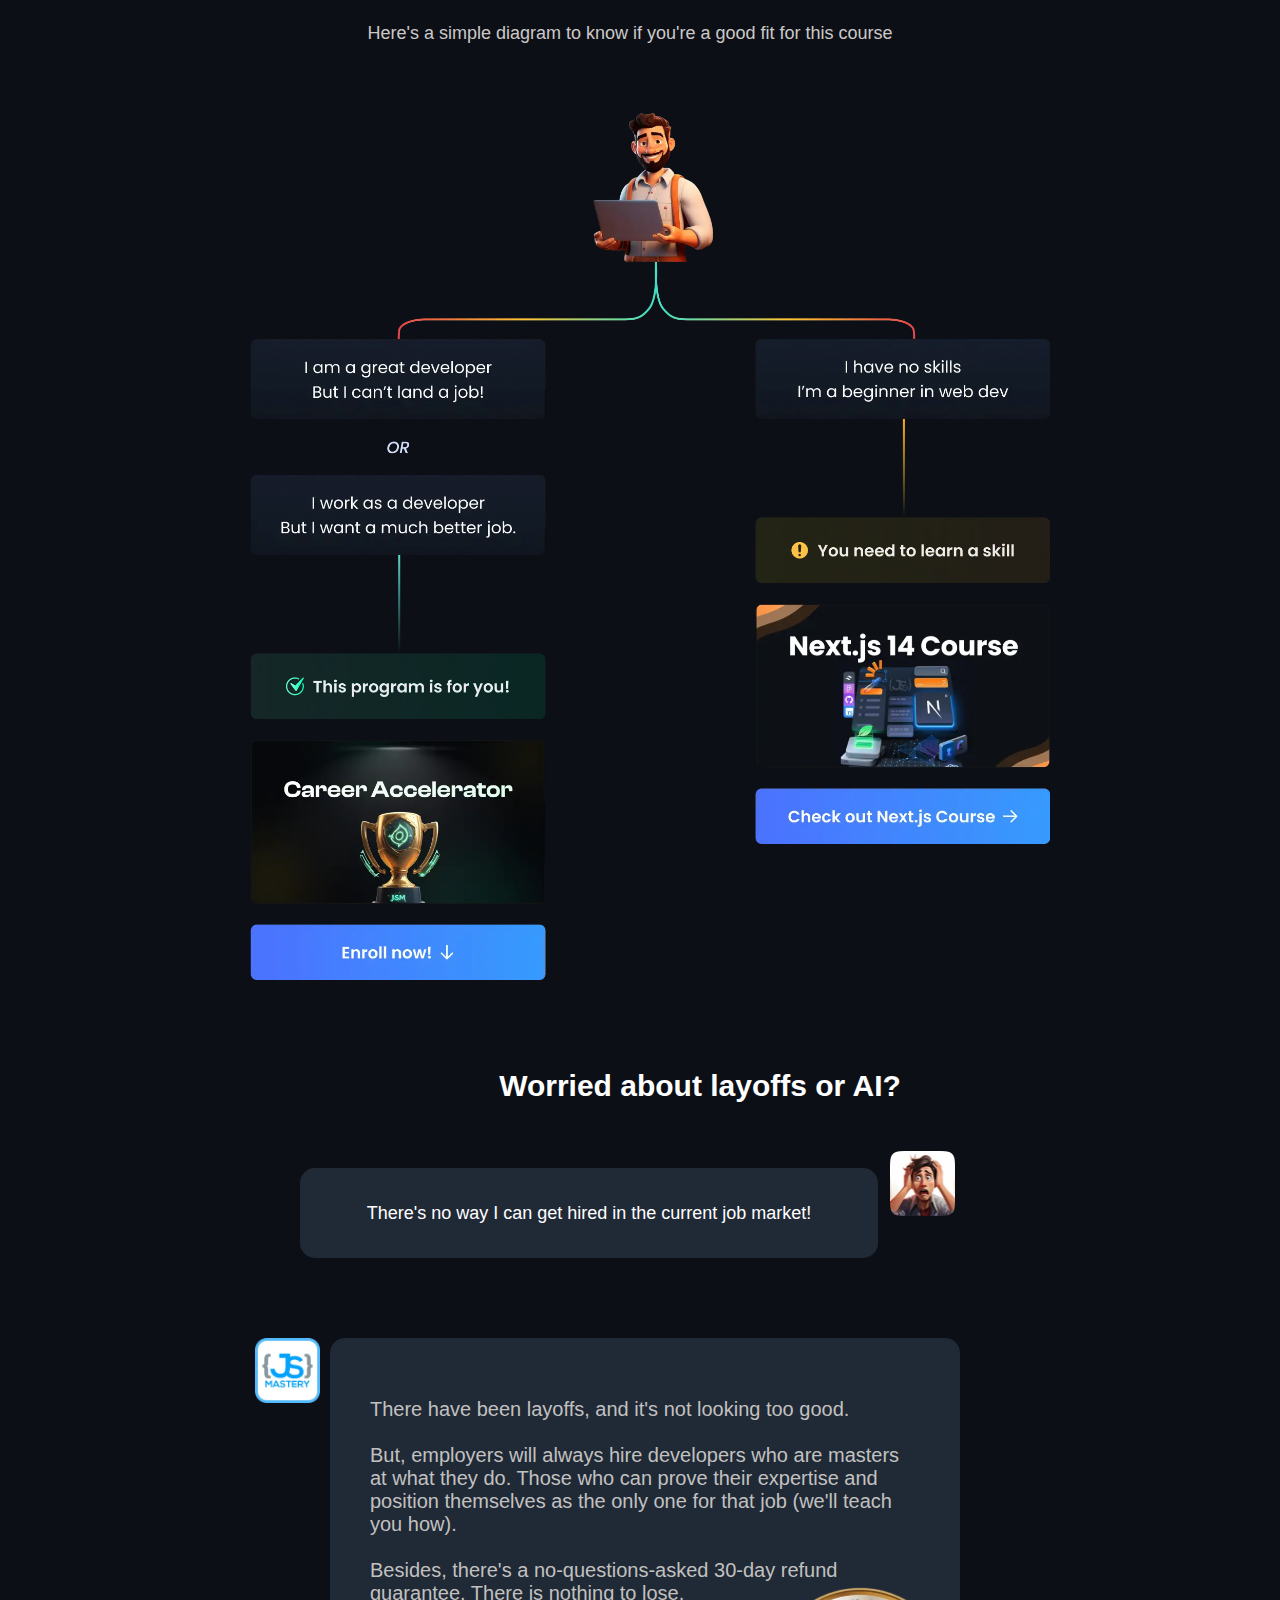
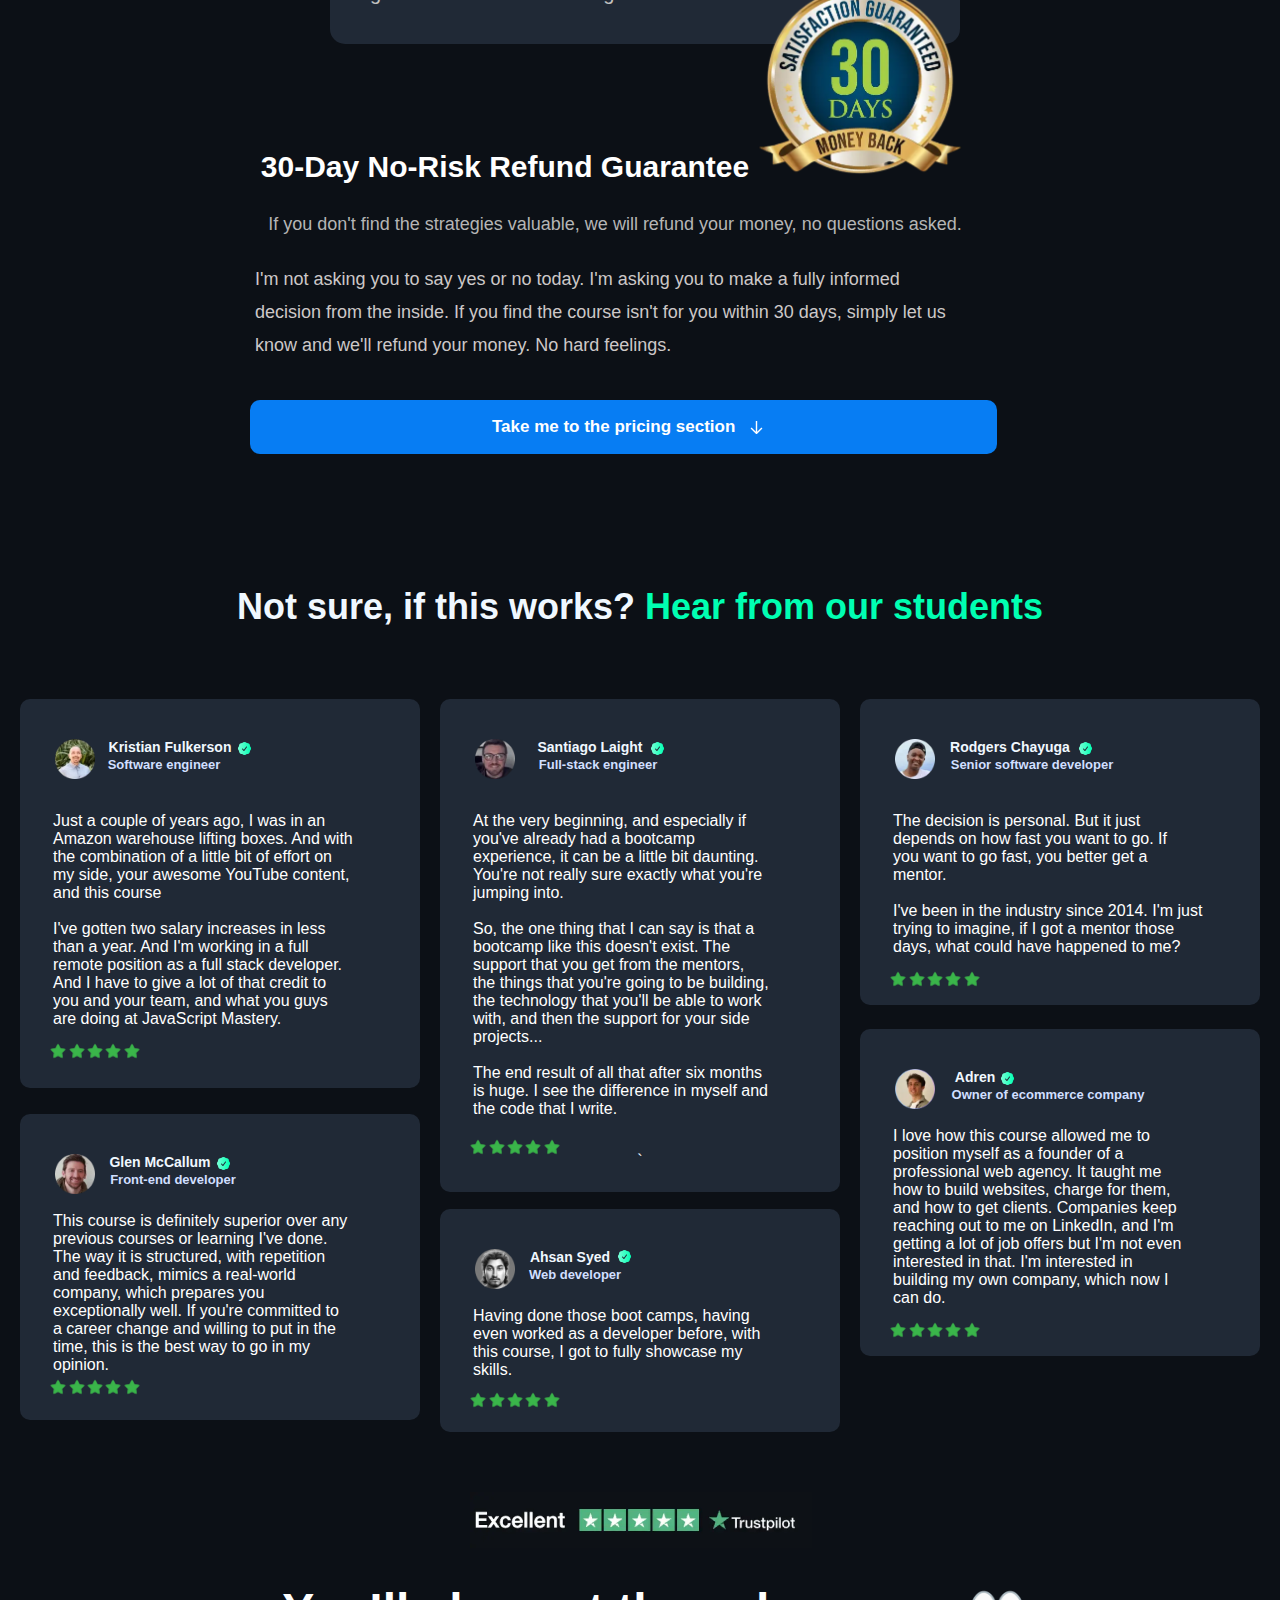
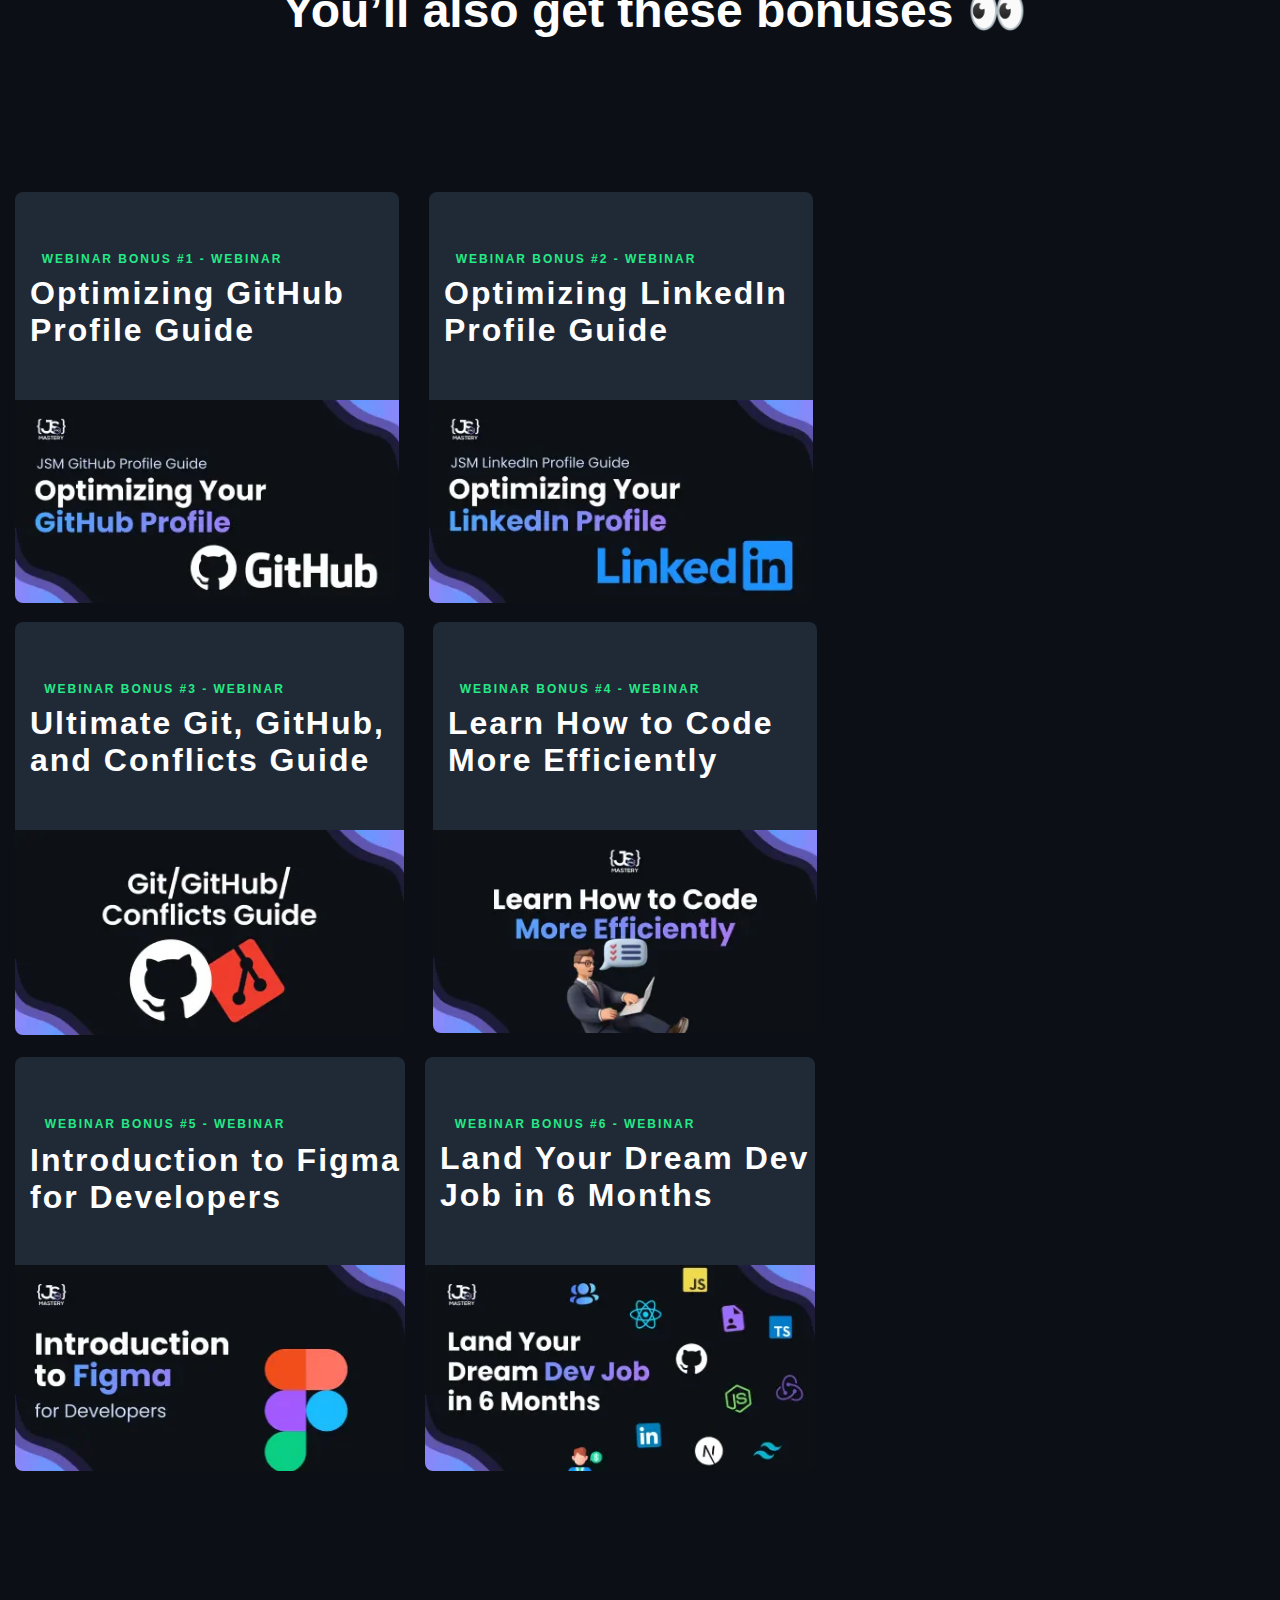
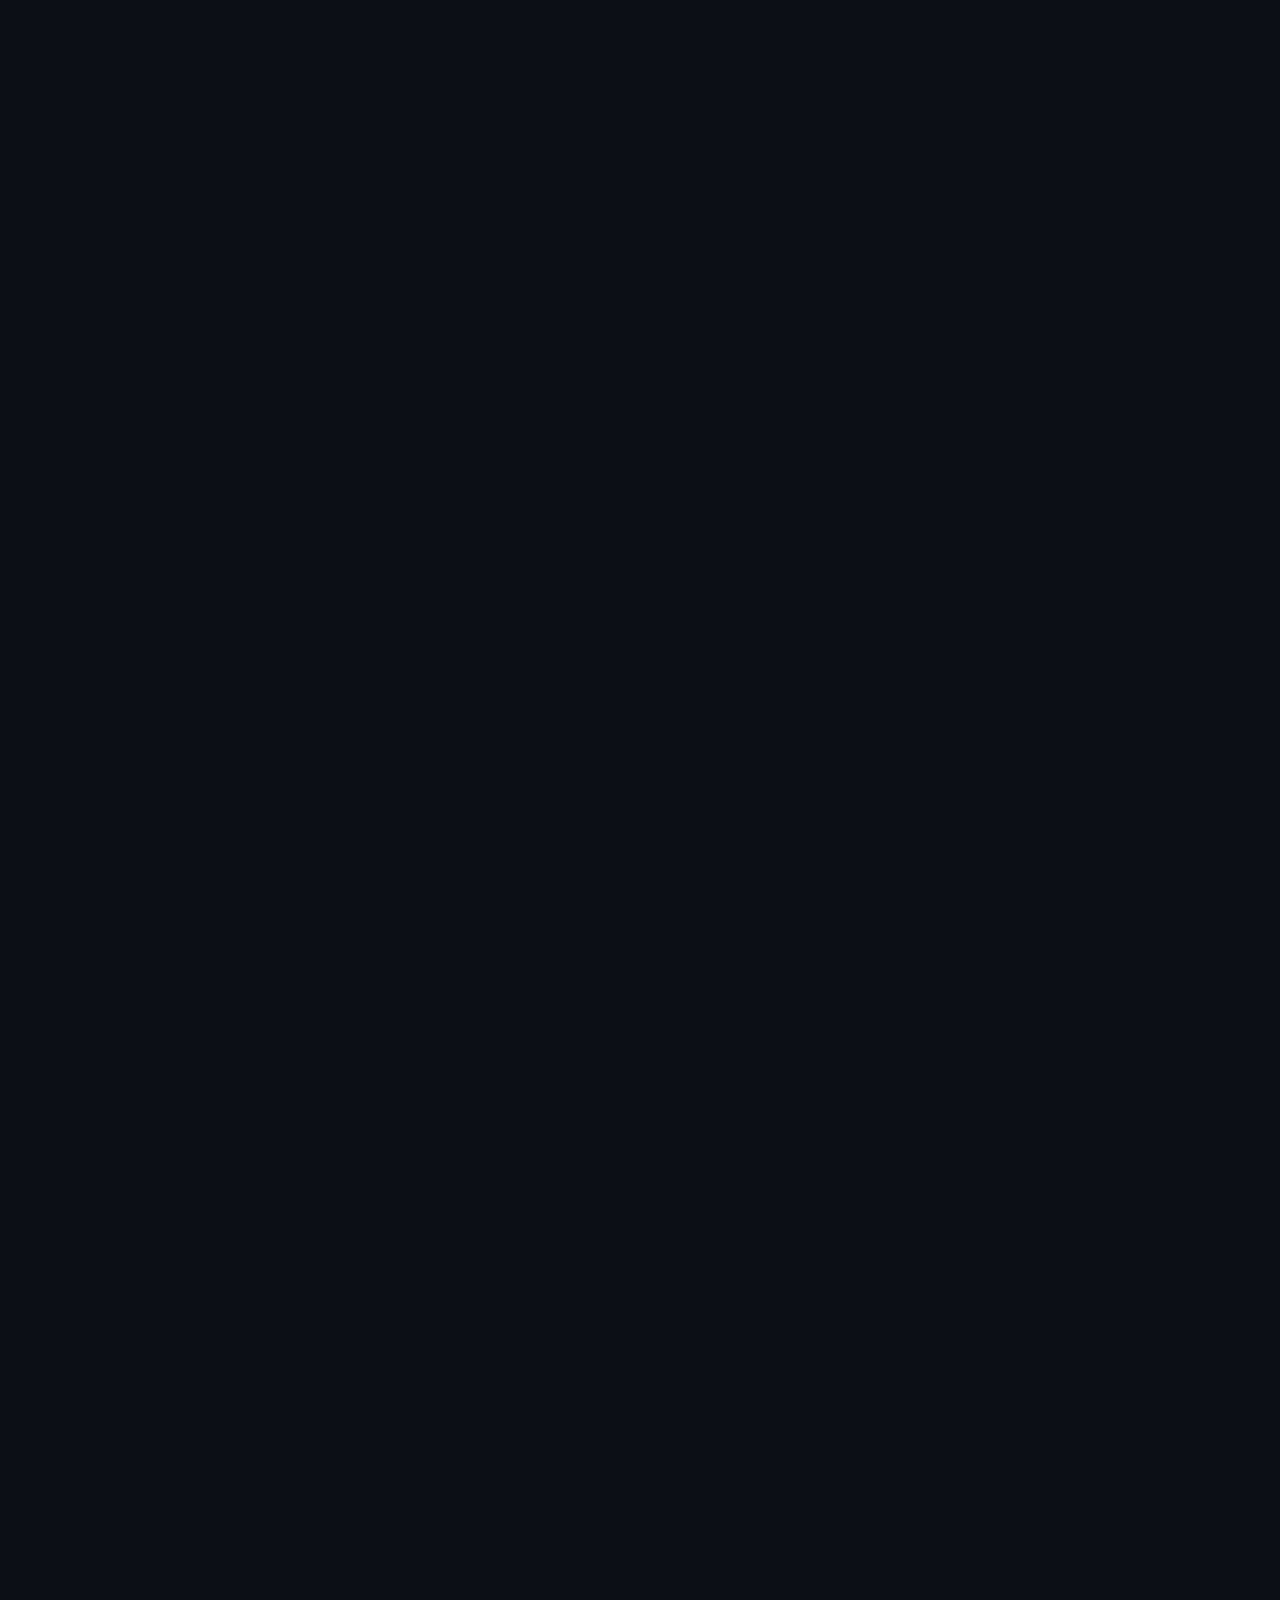
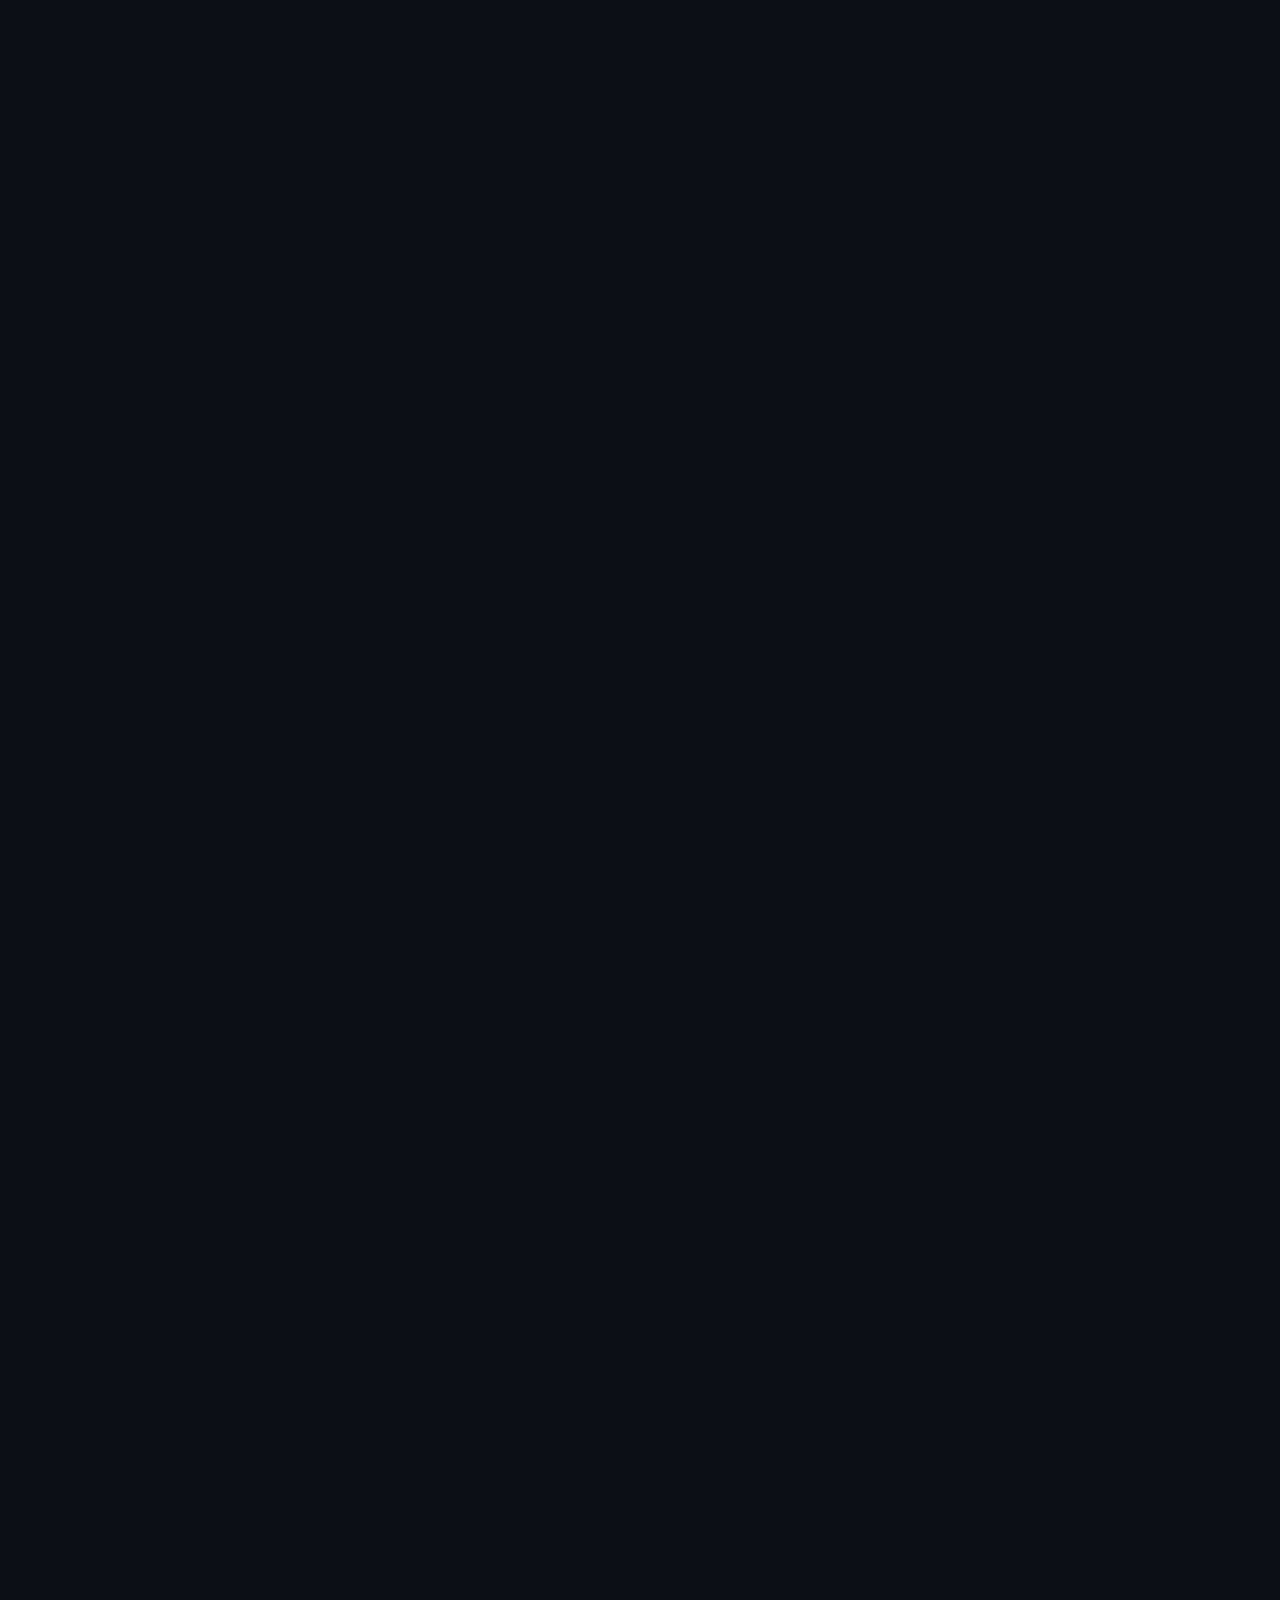
==== commit abbabb8e: "responsive" ====
--- a/devCarerAcc.html
+++ b/devCarerAcc.html
@@ -285,8 +285,10 @@
 
             <span>If you don't find the strategies valuable, we will refund your money, no questions asked.</span>
             <p class="sp">
-                I'm not asking you to say yes or no today. I'm asking you to make a fully informed <br> decision from the
-                inside. If you find the course isn't for you within 30 days, simply let us <br> know and we'll refund your
+                I'm not asking you to say yes or no today. I'm asking you to make a fully informed <br> decision from
+                the
+                inside. If you find the course isn't for you within 30 days, simply let us <br> know and we'll refund
+                your
                 money. No hard feelings.
             </p>
             <div class="box-btn">
@@ -294,117 +296,683 @@
             </div>
         </div>
 
+
+        <div class="boxs6">
+            <h1>Not sure, if this works? <span style="color: #00ffb2;">Hear from our students</span></h1>
+            <div class="box1">
+                <img src="img/verified.svg" alt="" class="ver">
+                <img src="img/kristian-fulkerson.png" alt="">
+                <h1>Kristian Fulkerson</h1>
+                <h3>Software engineer</h3>
+
+                <p>Just a couple of years ago, I was in an <br> Amazon warehouse lifting boxes. And with <br> the
+                    combination of a
+                    little bit of effort on <br> my side, your awesome YouTube content, <br> and this course
+                    <br><br>
+                    I've gotten two salary increases in less <br> than a year. And I'm working in a full <br> remote
+                    position as a
+                    full stack developer. <br> And I have to give a lot of that credit to <br> you and your team, and
+                    what you
+                    guys <br> are doing at JavaScript Mastery.
+
+                </p>
+                <div class="stars">
+                    <img src="img/greenstar.png" width="30" alt="">
+                    <img src="img/greenstar.png" width="30" alt="">
+                    <img src="img/greenstar.png" width="30" alt="">
+                    <img src="img/greenstar.png" width="30" alt="">
+                    <img src="img/greenstar.png" width="30" alt="">
+                </div>
+            </div>
+            <div class="box2">
+                <img src="img/verified.svg" alt="" class="ver">
+                <img src="img/santiago-laight.webp" alt="">
+                <h1>Santiago Laight</h1>
+                <h3>Full-stack engineer</h3>
+                <p>
+                    At the very beginning, and especially if <br> you've already had a bootcamp <br>experience, it can
+                    be a
+                    little bit daunting. <br> You're not really sure exactly what you're <br> jumping into.
+                    <br><br>
+                    So, the one thing that I can say is that a <br> bootcamp like this doesn't exist. The <br> support
+                    that you
+                    get from the mentors, <br> the things that you're going to be building, <br> the technology that
+                    you'll be
+                    able to work <br> with, and then the support for your side <br> projects...
+                    <br><br>
+
+                    The end result of all that after six months <br> is huge. I see the difference in myself and <br>
+                    the code
+                    that I write. <br><br>
+                </p>
+                `
+
+                <div class="stars">
+                    <img src="img/greenstar.png" width="30" alt="">
+                    <img src="img/greenstar.png" width="30" alt="">
+                    <img src="img/greenstar.png" width="30" alt="">
+                    <img src="img/greenstar.png" width="30" alt="">
+                    <img src="img/greenstar.png" width="30" alt="">
+                </div>
+            </div>
+            <div class="box3">
+                <img src="img/verified.svg" alt="" class="ver">
+                <img src="img/rodgers-chayuga.webp" alt="">
+                <h1>Rodgers Chayuga</h1>
+                <h3>Senior software developer</h3>
+
+                <p>
+                    The decision is personal. But it just <br> depends on how fast you want to go. If <br> you want to
+                    go fast,
+                    you better get a <br> mentor. <br><br>
+
+                    I've been in the industry since 2014. I'm just <br> trying to imagine, if I got a mentor those <br>
+                    days, what
+                    could have happened to me?
+                </p>
+
+
+
+
+
+                <div class="stars">
+                    <img src="img/greenstar.png" width="30" alt="">
+                    <img src="img/greenstar.png" width="30" alt="">
+                    <img src="img/greenstar.png" width="30" alt="">
+                    <img src="img/greenstar.png" width="30" alt="">
+                    <img src="img/greenstar.png" width="30" alt="">
+                </div>
+            </div>
+            <div class="box4">
+                <img src="img/verified.svg" alt="" class="ver">
+                <img src="img/glen-mccallum.webp" alt="">
+                <h1>Glen McCallum</h1>
+                <h3>Front-end developer</h3>
+
+
+                <p>
+                    This course is definitely superior over any <br>
+                    previous courses or learning I've done. <br>
+                    The way it is structured, with repetition <br>
+                    and feedback, mimics a real-world <br>
+                    company, which prepares you <br>
+                    exceptionally well. If you're committed to <br>
+                    a career change and willing to put in the <br>
+                    time, this is the best way to go in my <br> opinion.
+
+
+                </p>
+
+
+
+                <div class="stars">
+                    <img src="img/greenstar.png" width="30" alt="">
+                    <img src="img/greenstar.png" width="30" alt="">
+                    <img src="img/greenstar.png" width="30" alt="">
+                    <img src="img/greenstar.png" width="30" alt="">
+                    <img src="img/greenstar.png" width="30" alt="">
+                </div>
+            </div>
+            <div class="box5">
+                <img src="img/verified.svg" alt="" class="ver">
+                <img src="img/ahsan-syed.webp" alt="">
+                <h1>Ahsan Syed</h1>
+                <h3>Web developer</h3>
+
+
+
+                <p>
+                    Having done those boot camps, having <br> even worked as a developer before, with <br> this course,
+                    I got to
+                    fully showcase my <br> skills.
+                </p>
+
+                <div class="stars">
+                    <img src="img/greenstar.png" width="30" alt="">
+                    <img src="img/greenstar.png" width="30" alt="">
+                    <img src="img/greenstar.png" width="30" alt="">
+                    <img src="img/greenstar.png" width="30" alt="">
+                    <img src="img/greenstar.png" width="30" alt="">
+                </div>
+            </div>
+            <div class="box6">
+                <img src="img/verified.svg" alt="" class="ver">
+                <img src="img/adren.webp" alt="">
+                <h1> Adren</h1>
+                <h3>Owner of ecommerce company</h3>
+
+
+
+                <p>
+                    I love how this course allowed me to <br> position myself as a founder of a <br> professional web
+                    agency. It
+                    taught me <br> how to build websites, charge for them, <br> and how to get clients. Companies keep
+                    <br> reaching
+                    out to me on LinkedIn, and I'm <br> getting a lot of job offers but I'm not even <br> interested in
+                    that. I'm
+                    interested in <br> building my own company, which now I <br> can do.
+                </p>
+
+                <div class="stars">
+                    <img src="img/greenstar.png" width="30" alt="">
+                    <img src="img/greenstar.png" width="30" alt="">
+                    <img src="img/greenstar.png" width="30" alt="">
+                    <img src="img/greenstar.png" width="30" alt="">
+                    <img src="img/greenstar.png" width="30" alt="">
+                </div>
+            </div>
+        </div>
+
+
+        <div class="exe">
+            <img src="img/trustpilot.webp" alt="">
+            <h2>You’ll also get these bonuses 👀</h2>
+
+            <div class="im-bx">
+                <div class="box1">
+                    <h5>WEBINAR BONUS #1 - WEBINAR</h5>
+                    <h1>Optimizing GitHub Profile Guide</h1>
+                    <img src="img/github.webp" alt="">
+                </div>
+                <div class="box2">
+                    <h5>WEBINAR BONUS #2 - WEBINAR</h5>
+                    <h1>Optimizing LinkedIn Profile Guide</h1>
+                    <img src="img/linkedin.webp" alt="">
+                </div>
+                <div class="box3">
+                    <h5>WEBINAR BONUS #3 - WEBINAR</h5>
+                    <h1>Ultimate Git, GitHub, and Conflicts Guide</h1>
+                    <img src="img/githubguide (1).webp" alt="">
+                </div>
+                <div class="box4">
+                    <h5>WEBINAR BONUS #4 - WEBINAR</h5>
+                    <h1>Learn How to Code More Efficiently</h1>
+                    <img src="img/codeefficiently.webp" alt="">
+                </div>
+                <div class="box5">
+                    <h5>WEBINAR BONUS #5 - WEBINAR</h5>
+                    <h1>Introduction to Figma for Developers</h1>
+                    <img src="img/figma.webp" alt="">
+                </div>
+                <div class="box6">
+                    <h5>WEBINAR BONUS #6 - WEBINAR</h5>
+                    <h1>Land Your Dream Dev Job in 6 Months</h1>
+                    <img src="img/landjob.webp" alt="">
+                </div>
+
+            </div>
+        </div>
     </div>
 
-
+    <div class="sec4">
+
+        <p>Your Career, Our Mission</p>
+        <span>Purchases of the <span>Master Package</span> (with reviews) are limited.</span>
+
+        <div class="long">
+            <button class="pkg">The Master Package</button>
+            <p>Preparation + Workshops + Review & Feedback by Expert</p>
+            <h1>$86.25</h1>
+            <span>Price including sales tax</span>
+            <button class="buy">Buy now</button>
+            <h6>30-Day Money-Back Guarantee</h6>
+
+
+
+            <div class="iner-sm">
+                <p>It looks like you're located in 🇵🇰Pakistan. <br> <br>
+
+                    This is a premium course with a premium price, <br>
+                    but I don't want it to be impossible to get if <br>
+                    you're from a country with lower purchasing <br>
+                    power. <br><br>
+
+
+                    That is why regional discount is applied <br>
+                    automatically. Note that you will only be able <br>
+                    to view content from within Pakistan.</p>
+            </div>
+
+            <div class="long-iner">
+                <p>Get personalized expert reviews & feedback on your dev portfolio and all career profiles</p>
+                <div class="l-line1"></div>
+                <h2>IT INCLUDES</h2>
+                <div class="l-line2"></div>
+
+                <div class="pics">
+                    <img src="img/bulb.png" width="70" height="70" alt="">
+                    <img src="img/case.png" width="70" height="70" alt="">
+                    <img src="img/book.png" width="70" height="70" alt="">
+                </div>
+
+                <div class="txt">
+                    <p>Interview Preparation & Job placement assistance</p>
+                    <p>Career Development Course</p>
+                    <p>Personalized Review and Feedback by Expert</p>
+                </div>
+
+                <div class="long-stars">
+                    <h6>Bonuses</h6>
+                    <p><img src="img/star.png" alt="">Interviewing & Networking</p>
+                    <p><img src="img/star.png" alt="">Weekly Group Q&A Sessions and Workshops</p>
+                    <p><img src="img/star.png" alt="">Job Tracking Template</p>
+                    <p><img src="img/star.png" alt="">Resume & Cover Letter Writing</p>
+                    <p><img src="img/star.png" alt="">Building a Standout GitHub and LinkedIn Profile</p>
+                    <p><img src="img/star.png" alt="">Personalized Review and Feedback by Expert</p>
+
+                </div>
+                <div class="long-arow">
+                    <p><img src="img/arrow-right.svg" alt="">LinkedIn Profile</p>
+                    <p><img src="img/arrow-right.svg" alt="">GitHub Profile</p>
+                    <p><img src="img/arrow-right.svg" alt="">Portfolio</p>
+                    <p><img src="img/arrow-right.svg" alt="">Resume and Cover Letter</p>
+                    <p><img src="img/arrow-right.svg" alt="">Social Media Content</p>
+                    <p><img src="img/arrow-right.svg" alt="">Interview Preparation</p>
+                    <span><img src="img/star.png" alt="">6 Extensive Webinars</span>
+
+                </div>
+
+                <div class="long-vid">
+                    <p><img src="img/webinar.png" alt="">Land Your Dream Job</p>
+                    <p><img src="img/webinar.png" alt="">The Ultimate Git, GitHub, and <span> Conflicts Guide</span></p>
+                    <p><img src="img/webinar.png" alt="">Figma for Developers</p>
+                    <p><img src="img/webinar.png" alt="">Code More Efficiently</p>
+                    <p><img src="img/webinar.png" alt="">Optimize GitHub Profile</p>
+                    <p><img src="img/webinar.png" alt="">Optimize LinkedIn Profile</p>
+
+                </div>
+
+                <div class="long-check">
+                    <h3>Features</h3>
+                    <p><img src="img/checkmark.svg" alt="">30-day money-back guarantee</p>
+                    <p><img src="img/checkmark.svg" alt="">Access to a custom learning <span>platform</span></p>
+                    <p><img src="img/checkmark.svg" alt="">Private & active Discord <span>community</span></p>
+                    <p><img src="img/checkmark.svg" alt="">Best value </p>
+                    <p><img src="img/checkmark.svg" alt="">English Subtitles</p>
+                    <p><img src="img/checkmark.svg" alt="">Completion Certificate</p>
+
+                    <button>Buy now</button>
+
+                </div>
+            </div>
+
+            <img class="money-pic" src="img/money-back.png" alt="">
+
+        </div>
+        <div class="smal">
+            <button class="pkg">The Basic Package</button>
+            <p>Preparation + Workshops</p>
+            <h1>$56.25</h1>
+            <span>Price including sales tax</span>
+            <button class="buy">Buy now</button>
+            <h6>30-Day Money-Back Guarantee</h6>
+
+
+            <div class="iner-sm">
+                <p>It looks like you're located in 🇵🇰Pakistan. <br> <br>
+
+                    This is a premium course with a premium price, <br>
+                    but I don't want it to be impossible to get if <br>
+                    you're from a country with lower purchasing <br>
+                    power. <br><br>
+
+
+                    That is why regional discount is applied <br>
+                    automatically. Note that you will only be able <br>
+                    to view content from within Pakistan.</p>
+            </div>
+
+            <div class="iner-sm1">
+                <p>Proven step-by-step strategies to optimize your career success</p>
+                <div class="line1"></div>
+                <span>IT INCLUDES</span>
+                <div class="line2"></div>
+                <h1><img src="img/bulb.png" width="70" height="70" alt="">Interview Preparation</h1>
+                <h2><img src="img/case.png" width="70" height="70" alt="">Career Development Course</h2>
+
+                <div class="views">
+                    <h1>Bonuses</h1>
+                    <p> <img src="img/star.png" height="23" width="23" alt=""> Interviewing & Networking</p>
+                    <p> <img src="img/star.png" height="23" width="23" alt=""> Weekly Group Q&A Sessions and Workshops
+                    </p>
+                    <p> <img src="img/star.png" height="23" width="23" alt=""> Job Tracking Template</p>
+                    <p> <img src="img/star.png" height="23" width="23" alt=""> Resume & Cover Letter Writing</p>
+                    <p> <img src="img/star.png" height="23" width="23" alt=""> Building a Standout GitHub and LinkedIn
+                        Profile</p>
+
+                </div>
+
+
+
+                <div class="checkmarks">
+                    <h1>Features</h1>
+                    <p> <img src="img/checkmark.svg" height="26" width="26" alt=""> 30-day money-back guarantee</p>
+                    <p> <img src="img/checkmark.svg" height="26" width="26" alt=""> Access to a custom learning platform
+                    </p>
+                    <p> <img src="img/checkmark.svg" height="26" width="26" alt=""> Private & active Discord community
+                    </p>
+                    <p> <img src="img/checkmark.svg" height="26" width="26" alt=""> English Subtitles</p>
+                    <p> <img src="img/checkmark.svg" height="26" width="26" alt=""> Completion Certificate</p>
+
+
+                    <button>Buy now</button>
+
+                </div>
+
+            </div>
+        </div>
+
+    </div>
+
+
+    <div class="sec5">
+        <h1><img src="img/arrow-down.svg" alt=""> See what you'll learn <img src="img/arrow-down.svg" alt=""></h1>
+
+        <div class="box1">
+            <img src="img/dev-accelerator-module-1.png" alt="">
+            <h3>Define Your Focus</h3>
+            <p><span>01</span> Welcome to the Course</p>
+            <p><span>02</span>My Story, Your Potential</p>
+            <p><span>03</span>Identify Your Skills and Interests</p>
+            <p><span>04</span>Your Dream Career Goals</p>
+        </div>
+        <div class="box2">
+            <img src="img/dev-accelerator-module-2.webp" alt="">
+            <h3>Market Research</h3>
+            <p><span>05</span> Research Industry Trends</p>
+            <p><span>06</span>Assignment 01</p>
+        </div>
+        <div class="box3">
+            <img src="img/dev-accelerator-module-3.webp" alt="">
+            <h3>Learn</h3>
+            <p><span>07</span> Develop Consistency and <br> <span class="spa">Discipline</span></p>
+            <p><span>08</span>Employ different Learning <br> <span class="spa"> Methods</span></p>
+            <p><span>09</span> Stay up to date</p>
+            <p><span>10</span> Assignment 02</p>
+            <p><span>11</span>Build in Public</p>
+            <p><span>12</span>Assignment 03</p>
+
+        </div>
+        <div class="box4">
+            <img src="img/case.png" alt="">
+            <h3>Develop Your Professional Portfolio</h3>
+            <p><span>13</span>Plan it</p>
+            <p><span>14</span> Create Case Studies</p>
+            <p><span>15</span> Case Study Template</p>
+            <p><span>16</span>Assignment 04</p>
+            <p><span>17</span>Build Aspects of Your Portfolio</p>
+            <p><span>18</span>Assignment 05</p>
+
+        </div>
+        <div class="box5">
+            <img src="img/dev-accelerator-module-5.webp" alt="">
+            <h3>Create the Perfect Developer Resume</h3>
+
+
+            <p><span>19</span>Introduction</p>
+            <p><span>20</span> Heading and Summary</p>
+            <p><span>21</span> Assignment 06</p>
+            <p><span>22</span> Experience and Education</p>
+            <p><span>23</span> Assignment 07</p>
+            <p> <span>24</span> Skills and Projects</p>
+            <p><span>25</span> Assignment 08</p>
+            <p><span>26 </span>Other Sections</p>
+            <p><span>27</span>Assignment 09</p>
+            <p><span>28</span> Important Notes</p>
+            <P><span>29</span> Assignment 10 </P>
+
+
+
+
+        </div>
+        <div class="box6">
+            <img src="img/dev-accelerator-module-6.webp" alt="">
+            <h3>Create the Perfect LinkedIn Profile</h3>
+
+            <p><span>30</span>Introduction</p>
+            <p><span>31</span> General Information</p>
+            <p><span>32</span> Assignment 11</p>
+            <p><span>33</span> Your Education</p>
+            <p><span>34</span> Assignment 12</p>
+            <p> <span>35</span> Recommendations and <br> <span class="spa">Endorsements</span></p>
+            <p><span>36</span> Assignment 13</p>
+            <p><span>37 </span>Assignment 13</p>
+            <p><span>38</span>Assignment 14</p>
+            <p><span>30</span> Additional Tips</p>
+            <P><span>40</span> Assignment 14</P>
+
+
+        </div>
+        <div class="box7">
+            <img src="img/dev-accelerator-module-7.webp" alt="">
+
+            <h3> GitHub Profile Optimization</h3>
+            <p><span>41</span>Introduction</p>
+            <p><span>42</span>Create GitHub Profile</p>
+            <p><span>43</span> Assignment 15</p>
+            <p><span>44</span> GitHub Projects</p>
+            <p><span>45</span> Assignment 16</p>
+            <p><span>46</span> Create Profile README</p>
+            <p> <span>47</span> Assignment 17</p>
+            <p><span>48</span>Markdown Cheatsheet</p>
+            <p><span>49 </span>Assignment 18</p>
+            <p><span>50</span>Assignment 19</p>
+            <p><span>51</span>Best Practices</p>
+            <p><span>52</span>Best Practices</p>
+            <p><span>53</span>Profile ReadMe Template</p>
+            <p><span>54</span>Assignment 20</p>
+
+
+
+        </div>
+        <div class="box8">
+            <img src="img/dev-accelerator-module-8.webp" alt="">
+            <h3>Create the Perfect GitHub Repository ReadME</h3>
+
+            <p><span>55</span>Introduction</p>
+            <p><span>56</span> Project Overview</p>
+            <p><span>57</span> Assignment 21</p>
+            <p><span>58</span> Demo Description and Setup</p>
+            <p><span>59</span> Assignment 22</p>
+            <p><span>60</span> Usage and Contribution</p>
+            <p> <span>61</span> Assignment 23</p>
+            <p><span>62</span>Credits, References & Contact</p>
+            <p><span>63 </span>Assignment 24</p>
+            <p><span>64</span>Recommended Repository <br> <span class="spa">Readme Template</span></p>
+            <p><span>65</span>Assignment 25</p>
+
+        </div>
+        <div class="box9">
+            <img src="img/dev-accelerator-module-9.webp" alt="">
+            <h3>Create the Perfect Cover Letter</h3>
+
+            <p><span>66</span>Introduction</p>
+            <p><span>67</span>Tell Your Story</p>
+            <p><span>68</span>Assignment 26</p>
+            <p><span>69</span>Make it Fit the Job</p>
+            <p><span>70</span>Assignment 27</p>
+            <p><span>71</span>Write to Grab Attention</p>
+            <p><span>72</span>Assignment 28</p>
+            <p><span>73</span>Presentation & Proofreading</p>
+            <p><span>74</span>Assignment 29</p>
+            <p><span>75</span>Improvement & Customization</p>
+            <p><span>76</span>Cover Letter Checklist</p>
+
+
+
+        </div>
+        <div class="box10">
+            <img src="img/dev-accelerator-module-10.webp" alt="">
+            <h3>Job Search Strategies</h3>
+
+            <p><span>77</span>Don't blindly apply</p>
+            <p><span>78</span>Amplify Your Network</p>
+            <p><span>79</span>Apply Strategically</p>
+            <p><span>80</span>Job Tracking Template</p>
+            <p><span>81</span>Assignment 30</p>
+
+
+        </div>
+        <div class="box11">
+            <img src="img/dev-accelerator-module-12.webp" alt="">
+            <h3>Interview Preparation</h3>
+
+            <p><span>82</span>Introduction</p>
+            <p><span>83</span>Presentation Skills</p>
+            <p><span>84</span>Common Questions</p>
+            <p><span>85</span>Assignment 31</p>
+            <p><span>86</span>Technical Interviews</p>
+            <p><span>87</span>Assignment 32</p>
+            <p><span>88</span>How to approach an <br> <span class="spa">assignment</span></p>
+            <p><span>89</span>Assignment 33</p>
+            <p><span>90</span>STAR Method</p>
+
+        </div>
+        <div class="box12">
+            <img src="img/dev-accelerator-module-11.webp" alt="">
+            <h3>Post Interview Activities</h3>
+
+            <p><span>91</span>Introduction</p>
+            <p><span>92</span> Thank you notes</p>
+            <p><span>93</span>Salary Negotiation</p>
+            <p><span>94</span>Assignment 34</p>
+            <p><span>95</span>Reflect and Adapt</p>
+        </div>
+        <div class="box13">
+            <img src="img/dev-accelerator-module-13.webp" alt="">
+
+            <h3>Post Interview Activities</h3>
+
+            <p><span>96</span>Introduction</p>
+            <p><span>97</span> Learn new skills</p>
+            <p><span>98</span> Make next advancements</p>
+            <p><span>99</span>Side hustles</p>
+            <p><span>100</span>The End?</p>
+        </div>
+
+    </div>
+
+
+    <div class="footer">
+        <h1>Frequently Asked Questions</h1>
+
+        <div class="paras">
+            <div class="left">
+                <p>Can I request a refund for just one product if I purchased a bundle?  </p>
+                <div class="lin"></div>
+                <p>What types of assignments can I expect?</p>
+                <div class="lin"></div>
+                <p>Is there a limit to the number of times I can request feedback on my assignments?</p>
+                <div class="lin"></div>
+                <p>What happens if I miss an assignment deadline? Is the course self-paced or are there fixed deadlines
+                    for completing modules?</p>
+                    <div class="lin"></div>
+                <p>Is there a refund policy if I'm not satisfied with the course?</p>
+                <div class="lin"></div>
+                <p>How frequently are course materials updated to reflect current industry trends or developments?</p>
+                <div class="lin"></div>
+            </div>
+            <div class="right">
+                <p>What do I need to know to take this course?</p>
+                <div class="lin"></div>
+                <p>Do you support Purchasing Power Parity (PPP)?p>
+                <div class="lin"></div>
+                <p>This course is too expensive for me.</p>
+                <div class="lin"></div>
+                <p>If I buy the lower tier, can I upgrade later?</p>
+                    <div class="lin"></div>
+                <p>What if I get stuck? Can I ask questions?</p>
+                <div class="lin"></div>
+                <p>Are there any student discounts?</p>
+                <div class="lin"></div>
+            </div>
+        </div>
+    </div>
 
 </body>
 <style>
-    .sec3 {
+    .footer {
         width: 100%;
-        height: 1400vh;
-        background-color: #12151b;
+        height: 150vh;
+        background-color: #0C1016;
+        color: #FFFFFF;
+        text-align: center;
+    }
+
+    .footer>h1 {
+        font-size: 52px;
+        font-family: sans-serif;
         position: relative;
-        bottom: 50px;
-        text-align: center;
-        justify-content: center;
-        margin: 0%;
+        top: 80px;
+        font-weight: bolder;
     }
 
-    .sec3-sec2 {
-        width: 800px;
-        height: 500px;
+    .paras {
+        width: 100%;
+        height: 100vh;
         position: relative;
-        top: 1170px;
-        left: 270px;
-        color: white;
+        background-color: #0C1016;
+        top: 150px;
+        display: flex;
     }
 
-    .sec3-sec2>.jsm {
-        width: 630px;
-        height: 306px;
+    .paras>.left {
+        width: 43%;
+        height: 90vh;
+        background-color: #0C1016;
         position: relative;
-        top: 200px;
-        right: 60px;
-        background-color: rgb(32, 41, 54);
-        border-radius: 15px;
-
-    }
-
-    .sec3-sec2>.jsm>p {
-        justify-content: center;
-        text-align: left;
-        position: relative;
-        left: 40px;
-        top: 60px;
-        font-size: 20px;
-        color: rgb(194, 193, 192);
-    }
-
-    .sec3-sec2>.jsm>img {
-        width: 65px;
-        height: 65px;
-        position: absolute;
-        left: -75px;
-    }
-
-    .sec3-sec2>.jsm>.nd {
-        width: 219px;
-        height: 219px;
-        position: absolute;
-        left: 410px;
-        bottom: -150px;
-    }
-
-    .sec3-sec2>.jsm>h2 {
-        position: relative;
-        top: 180px;
-        font-size: 30px;
-        right: 155px;
-    }
-
-    .sec3-sec2>span {
-        position: relative;
-        top: 370px;
-        font-size: 20px;
-        right: 155px;
-        color: rgb(181, 181, 181);
-
-
-    }
-
-    .sec3-sec2>.sp{
-        position: relative;
-        top: 380px;
-        width: 100%;
-        right: 140px;
-        font-size: 20px;
-       line-height: 33px;
-       text-align: left;
-    }
-    .sec3-sec2>.box-btn{
-        width: 747px;
-        height: 54px;
-        background-color: #389bff;
-        position: relative;
-        top: 400px;
-        border-radius: 10px;
-        right: 140px;
+        left: 80px;
        
     }
-    .sec3-sec2>.box-btn>p{
-        font-size: 17px;
+
+    .paras>.left>.lin{
+        height: 2px;
+        width: 100%;
+        background-color: #1a212c;
         position: relative;
-        top: 17px;
+        right: 10px;
+    }
+    .paras>.left>p{
+        width: 483px;
+        text-align: left;
+        font-size: 20px;
+        right: 10px;
+        position: relative;
         font-weight: bolder;
+       
     }
-    .sec3-sec2>.box-btn>p>img{
-        width: 15px;
-        height: 15px;
+
+    .paras>.right {
+        width: 43%;
+        height: 90vh;
+        background-color: #0C1016;
         position: relative;
-        left: 9px;
-        top: 3px;
+        left: 100px;
+    }
+
+    
+    .paras>.right>.lin{
+        height: 2px;
+        width: 99%;
+        background-color: #1a212c;
+        position: relative;
+        left: 13px;
+        bottom: 12px;
+        
+    }
+    .paras>.right>p{
+        width: 493px;
+        text-align: left;
+        font-size: 20px;
+        position: relative;
+        line-height: 38px;
+        left: 13px;
+        top: -10px;
+        font-weight: bolder;
+       
     }
 </style>
 
+
+
 </html>--- a/style1.css
+++ b/style1.css
@@ -1,6 +1,8 @@
 body {
     margin: 0%;
     font-family: sans-serif;
+    background-color: #0C1016;
+    
 }
 
 .navbar {
@@ -87,7 +89,8 @@
 .sec1{
     width: 100%;
     height:275vh;
-    background-color: #12151b;
+    background-color: #0C1016;
+    
 }
 
 
@@ -114,7 +117,7 @@
     width: 330px;
     height: 52px;
     border-radius: 5px;
-    background-color: #2191ff;
+    background-color: #2190FF;
     font-size: 16px;
     color: aliceblue;
    }
@@ -122,7 +125,7 @@
     width: 330px;
     height: 52px;
     border-radius: 5px;
-    background-color: #131516;
+    background-color: #1F2428;
     font-size: 16px;
     color: aliceblue;
    }
@@ -920,4 +923,2029 @@
     left: 590px;
     bottom: 42px;
     text-align: right;
-}+}
+
+.sec3-sec2 {
+    width: 800px;
+    height: 500px;
+    position: relative;
+    top: 1170px;
+    left: 300px;
+    color: white;
+}
+
+.sec3-sec2>.jsm {
+    width: 630px;
+    height: 306px;
+    position: relative;
+    top: 200px;
+    right: -30px;
+    background-color: rgb(32, 41, 54);
+    border-radius: 15px;
+
+}
+
+.sec3-sec2>.jsm>p {
+    justify-content: center;
+    text-align: left;
+    position: relative;
+    left: 40px;
+    top: 60px;
+    font-size: 20px;
+    color: rgb(194, 193, 192);
+}
+
+.sec3-sec2>.jsm>img {
+    width: 65px;
+    height: 65px;
+    position: absolute;
+    left: -75px;
+}
+
+.sec3-sec2>.jsm>.nd {
+    width: 219px;
+    height: 219px;
+    position: absolute;
+    left: 420px;
+    bottom: -150px;
+}
+
+.sec3-sec2>.jsm>h2 {
+    position: relative;
+    top: 180px;
+    font-size: 30px;
+    right: 140px;
+}
+
+.sec3-sec2>span {
+    position: relative;
+    top: 370px;
+    font-size: 18px;
+    right: 85px;
+    color: rgb(181, 181, 181);
+
+
+}
+
+.sec3-sec2>.sp{
+    position: relative;
+    top: 380px;
+    width: 100%;
+    right: 45px;
+    font-size: 18px;
+   line-height: 33px;
+   text-align: left;
+}
+.sec3-sec2>.box-btn{
+    width: 747px;
+    height: 54px;
+    background-color: #077df3;
+    position: relative;
+    top: 400px;
+    border-radius: 10px;
+    right: 50px;
+   
+}
+.sec3-sec2>.box-btn>p{
+    font-size: 17px;
+    position: relative;
+    top: 17px;
+    font-weight: bolder;
+}
+.sec3-sec2>.box-btn>p>img{
+    width: 15px;
+    height: 15px;
+    position: relative;
+    left: 9px;
+    top: 3px;
+}
+
+
+
+
+
+
+
+.sec3>.boxs6>.box1>.ver{
+    width: 15px;
+    height: 15px;
+    position: relative;
+    left: 47px;
+    top: 17px;
+  }
+
+  .sec3>.boxs6>.box1>img{
+    width: 40px;
+    height: 40px;
+    position: relative;
+    right: 155px;
+    top: 40px;
+  }
+  .sec3>.boxs6>.box1>h1{
+    font-size: 14px;
+    position: relative;
+    right: 50px;
+    bottom: 13px;
+  }
+  .sec3>.boxs6>.box1>h3{
+    font-size: 13px;
+    position: relative;
+    right: 56px;
+    bottom: 24px;
+    color:#D0DFFF;
+  }
+
+
+  .sec3>.boxs6>.box2>.ver{
+    width: 15px;
+    height: 15px;
+    position: relative;
+    left: 40px;
+    top: 17px;
+  }
+
+  .sec3>.boxs6>.box2>img{
+    width: 40px;
+    height: 40px;
+    position: relative;
+    right: 155px;
+    top: 40px;
+  }
+  .sec3>.boxs6>.box2>h1{
+    font-size: 14px;
+    position: relative;
+    right: 50px;
+    bottom: 13px;
+  }
+  .sec3>.boxs6>.box2>h3{
+    font-size: 13px;
+    position: relative;
+    right: 42px;
+    bottom: 24px;
+    color:#D0DFFF;
+  }
+
+
+
+  .sec3>.boxs6>.box3>.ver{
+    width: 15px;
+    height: 15px;
+    position: relative;
+    left: 48px;
+    top: 17px;
+  }
+
+  .sec3>.boxs6>.box3>img{
+    width: 40px;
+    height: 40px;
+    position: relative;
+    right: 155px;
+    top: 40px;
+  }
+  .sec3>.boxs6>.box3>h1{
+    font-size: 14px;
+    position: relative;
+    right: 50px;
+    bottom: 13px;
+  }
+  .sec3>.boxs6>.box3>h3{
+    font-size: 13px;
+    position: relative;
+    right: 28px;
+    bottom: 24px;
+    color:#D0DFFF;
+  }
+
+
+
+  .sec3>.boxs6>.box4>.ver{
+    width: 15px;
+    height: 15px;
+    position: relative;
+    left: 26px;
+    top: 17px;
+  }
+
+  .sec3>.boxs6>.box4>img{
+    width: 40px;
+    height: 40px;
+    position: relative;
+    right: 155px;
+    top: 40px;
+  }
+  .sec3>.boxs6>.box4>h1{
+    font-size: 14px;
+    position: relative;
+    right: 60px;
+    bottom: 13px;
+  }
+  .sec3>.boxs6>.box4>h3{
+    font-size: 13px;
+    position: relative;
+    right: 47px;
+    bottom: 24px;
+    color:#D0DFFF;
+  }
+
+
+
+
+  
+  .sec3>.boxs6>.box5>.ver{
+    width: 15px;
+    height: 15px;
+    position: relative;
+    left: 7px;
+    top: 15px;
+  }
+
+  .sec3>.boxs6>.box5>img{
+    width: 40px;
+    height: 40px;
+    position: relative;
+    right: 155px;
+    top: 40px;
+  }
+  .sec3>.boxs6>.box5>h1{
+    font-size: 14px;
+    position: relative;
+    right: 70px;
+    bottom: 13px;
+  }
+  .sec3>.boxs6>.box5>h3{
+    font-size: 13px;
+    position: relative;
+    right: 65px;
+    bottom: 24px;
+    color:#D0DFFF;
+  }
+
+  .sec3 {
+    width: 100%;
+    height: 1770vh;
+    background-color: #0C1016;
+    position: relative;
+    bottom: 50px;
+    text-align: center;
+    justify-content: center;
+    margin: 0%;
+}
+
+
+
+  .sec3>.boxs6>.box6>.ver{
+    width: 15px;
+    height: 15px;
+    position: relative;
+    left: -30px;
+    top: 17px;
+  }
+
+  .sec3>.boxs6>.box6>img{
+    width: 40px;
+    height: 40px;
+    position: relative;
+    right: 155px;
+    top: 40px;
+  }
+  .sec3>.boxs6>.box6>h1{
+    font-size: 14px;
+    position: relative;
+    right: 85px;
+    bottom: 13px;
+  }
+  .sec3>.boxs6>.box6>h3{
+    font-size: 13px;
+    position: relative;
+    right: 12px;
+    bottom: 24px;
+    color:#D0DFFF;
+  }
+
+  .sec3>.boxs6>.box1>.stars>img{
+    margin: -2%;
+    position: relative;
+    left: -125px;
+}
+
+.sec3>.boxs6>.box2>.stars>img{
+    margin: -2%;
+    position: relative;
+    bottom: 30px;
+    left: -125px;
+}
+
+.sec3>.boxs6>.box3>.stars>img{
+    margin: -2%;
+    position: relative;
+    left: -125px;
+}
+
+
+.sec3>.boxs6>.box4>.stars>img{
+    margin: -2%;
+    position: relative;
+    left: -125px;
+    bottom: 25px;
+}
+
+.sec3>.boxs6>.box5>.stars>img{
+    margin: -2%;
+    position: relative;
+    left: -125px;
+    bottom: 17px;
+}
+
+.sec3>.boxs6>.box6>.stars>img{
+    margin: -2%;
+    position: relative;
+    left: -125px;
+    bottom: 15px;
+}
+
+
+
+
+.sec3>.boxs6 {
+    width: 100%;
+    color: aliceblue;
+    display: flex;
+    position: relative;
+    top: 3000px;
+}
+
+.sec3>.boxs6>h1 {
+    position: absolute;
+    bottom: 540px;
+    width: 100%;
+    font-size: 36px;
+}
+
+
+
+.sec3>.boxs6>.box1 {
+    width: 400px;
+    height: 389px;
+    background-color: rgb(32, 41, 54);
+    margin-left: 20px;
+    border-radius: 10px;
+}
+
+.sec3>.boxs6>.box1>p {
+    text-align: left;
+    font-size: 16px;
+    color: #ffffff;
+    position: relative;
+    left: 33px;
+    width: 100%;
+}
+
+.sec3>.boxs6>.box2>p {
+    text-align: left;
+    font-size: 16px;
+    color: #ffffff;
+    position: relative;
+    left: 33px;
+    width: 100%;
+
+}
+
+.sec3>.boxs6>.box3>p {
+    text-align: left;
+    font-size: 16px;
+    color: #ffffff;
+    position: relative;
+    left: 33px;
+    width: 80%;
+
+}
+
+.sec3>.boxs6>.box4>p {
+    text-align: left;
+    font-size: 16px;
+    color: #ffffff;
+    position: relative;
+    left: 33px;
+    bottom: 15px;
+    width: 80%;
+}
+
+.sec3>.boxs6>.box5>p {
+    text-align: left;
+    font-size: 16px;
+    color: #ffffff;
+    position: relative;
+    left: 33px;
+    width: 80%;
+    bottom: 15px;
+}
+
+.sec3>.boxs6>.box6>p {
+    text-align: left;
+    font-size: 16px;
+    color: #ffffff;
+    position: relative;
+    left: 33px;
+    bottom: 15px;
+    width: 80%;
+}
+
+.sec3>.boxs6>.box2 {
+    width: 400px;
+    height: 493px;
+    background-color: rgb(32, 41, 54);
+    margin-left: 20px;
+    border-radius: 10px;
+
+}
+
+.sec3>.boxs6>.box3 {
+    width: 400px;
+    height: 306px;
+    background-color: rgb(32, 41, 54);
+    margin-left: 20px;
+    border-radius: 10px;
+
+}
+
+.sec3>.boxs6>.box4 {
+    width: 400px;
+    height: 306px;
+    background-color: rgb(32, 41, 54);
+    margin-left: 20px;
+    border-radius: 10px;
+    position: absolute;
+    top: 415px;
+}
+
+.sec3>.boxs6>.box5 {
+    width: 400px;
+    height: 223px;
+    background-color: rgb(32, 41, 54);
+    margin-left: 20px;
+    border-radius: 10px;
+    position: absolute;
+    top: 510px;
+    left: 420px;
+}
+
+.sec3>.boxs6>.box6 {
+    width: 400px;
+    height: 327px;
+    background-color: rgb(32, 41, 54);
+    margin-left: 20px;
+    border-radius: 10px;
+    position: absolute;
+    left: 840px;
+    top: 330px;
+}
+
+
+
+
+
+.im-bx>.box2>h5{
+    font-size: 12px;
+    position: relative;
+    top: 40px;
+   right: 45px;
+    letter-spacing: 2px;
+    color: rgb(37, 233, 135);
+}
+
+.im-bx>.box2>h1{
+    letter-spacing: 2px;
+    font-weight: bolder;
+    font-size: 32px;
+    width: 100%;
+    text-align: left;
+    position: relative;
+    left: 15px;
+    top: 28px;
+}
+
+.im-bx>.box2>img{
+    width: 100%;
+    position: relative;
+    top: 57px;
+    border-radius: 0px 0px 8px 8px;
+}
+
+
+
+
+.im-bx>.box3>h5{
+    font-size: 12px;
+    position: relative;
+    top: 40px;
+   right: 45px;
+    letter-spacing: 2px;
+    color: rgb(37, 233, 135);
+}
+
+.im-bx>.box3>h1{
+    letter-spacing: 2px;
+    font-weight: bolder;
+    font-size: 32px;
+    width: 100%;
+    text-align: left;
+    position: relative;
+    left: 15px;
+    top: 28px;
+}
+
+.im-bx>.box3>img{
+    width: 100%;
+    position: relative;
+    top: 57px;
+    border-radius: 0px 0px 8px 8px;
+}
+
+
+
+
+.im-bx>.box4>h5{
+    font-size: 12px;
+    position: relative;
+    top: 40px;
+   right: 45px;
+    letter-spacing: 2px;
+    color: rgb(37, 233, 135);
+}
+
+.im-bx>.box4>h1{
+    letter-spacing: 2px;
+    font-weight: bolder;
+    font-size: 32px;
+    width: 100%;
+    text-align: left;
+    position: relative;
+    left: 15px;
+    top: 28px;
+}
+
+.im-bx>.box4>img{
+    width: 100%;
+    position: relative;
+    top: 57px;
+    border-radius: 0px 0px 8px 8px;
+}
+
+
+
+
+.im-bx>.box5>h5{
+    font-size: 12px;
+    position: relative;
+    top: 40px;
+   right: 45px;
+    letter-spacing: 2px;
+    color: rgb(37, 233, 135);
+}
+
+.im-bx>.box5>h1{
+    letter-spacing: 2px;
+    font-weight: bolder;
+    font-size: 32px;
+    text-align: left;
+    position: relative;
+    left: 15px;
+    width: 100%;
+    top: 30px;
+}
+
+.im-bx>.box5>img{
+    width: 100%;
+    position: relative;
+    top: 57px;
+    border-radius: 0px 0px 8px 8px;
+}
+
+
+
+.im-bx>.box6>h5{
+    font-size: 12px;
+    position: relative;
+    top: 40px;
+   right: 45px;
+    letter-spacing: 2px;
+    color: rgb(37, 233, 135);
+}
+
+.im-bx>.box6>h1{
+    letter-spacing: 2px;
+    font-weight: bolder;
+    font-size: 32px;
+    width: 100%;
+    text-align: left;
+    position: relative;
+    left: 15px;
+    top: 28px;
+}
+
+.im-bx>.box6>img{
+    width: 100%;
+    position: relative;
+    top: 57px;
+    border-radius: 0px 0px 8px 8px;
+}
+
+
+.exe{
+    width: 90%;
+    color: white;
+    position: relative;
+    top: 3300px;
+  
+}
+.exe>img{
+    width: 342px;
+    height: 56px;
+    position: relative;
+    left: 460px;
+    
+}
+.exe>h2{
+    position: relative;
+    top: 100px;
+    font-size: 48px;
+    width: 100%;
+    right: 100px;
+    top: 50px;
+}
+
+.im-bx{
+    width: 100%;
+    color:white ;
+    display: flex;
+    position: absolute;
+    
+}
+
+.im-bx>.box1{
+    width: 409px;
+    height: 409px;
+    position: relative;
+    top: 300px;
+    left: 10px;
+    border-radius:8px;
+
+background-color: rgb(32, 41, 54);
+
+}
+
+.im-bx>.box1>h5{
+    font-size: 12px;
+    position: relative;
+    top: 40px;
+   right: 45px;
+    letter-spacing: 2px;
+    color: rgb(37, 233, 135);
+}
+
+.im-bx>.box1>h1{
+    letter-spacing: 2px;
+font-weight: bolder;
+font-size: 32px;
+width: 100%;
+text-align: left;
+position: relative;
+left: 15px;
+top: 28px;
+}
+
+.im-bx>.box1>img{
+    width: 100%;
+    position: relative;
+    top: 57px;
+    border-radius: 0px 0px 8px 8px;
+}
+.im-bx>.box2{
+    width: 409px;
+    height: 409px;
+    position: relative;
+    border-radius: 8px;
+    top: 300px;
+    left: 40px;
+background-color: rgb(32, 41, 54);
+
+}
+.im-bx>.box3{
+    width: 389px;
+    height: 409px;
+    position: absolute;
+    border-radius: 8px;
+    top: 730px;
+    left: 10px;
+background-color: rgb(32, 41, 54);
+
+}
+
+.im-bx>.box4{
+    width: 409px;
+    height: 409px;
+    position: relative;
+    border-radius: 8px;
+    top: 730px;
+    left: -340px;
+background-color: rgb(32, 41, 54);
+
+}
+
+.im-bx>.box5{
+    width: 390px;
+    height: 409px;
+    position: absolute;
+    border-radius: 8px;
+    top: 1165px;
+    left: 10px;
+background-color: rgb(32, 41, 54);
+
+}
+.im-bx>.box6{
+    width: 390px;
+    height: 409px;
+    position: absolute;
+    border-radius: 8px;
+    top: 1165px;
+    left: 420px;
+background-color: rgb(32, 41, 54);
+
+}
+
+
+.sec4>.smal>.pkg{
+    width: 230px;
+    height: 45px;
+    font-size: 20px;
+    background-color: #161B22;
+    border: none;
+    position: relative;
+    
+    top: 50px;
+    border-radius: 5px;
+    color: rgb(140 124 255);
+   }
+
+.sec4>.smal>p{
+    font-size: 20px;
+    color: #FFAD78;
+    position: relative;
+    top: 60px;
+}
+
+.sec4>.smal>h1{
+    font-size: 64px;
+    color: white;
+    position: relative;
+    top: 60px;
+}
+
+.sec4>.smal>span{
+    font-size: 16px;
+    position: relative;
+    top: 30px;
+    color: #D0DFFF;
+}
+.sec4>.smal>.buy{
+    width: 346px;
+    height: 58px;
+    font-size: 16px;
+    color: white;
+    position: relative;
+    top: 70px;
+    border: none;
+    border-radius: 9px;
+    background-color: #AE6DF9;
+}
+.sec4>.smal>h6{
+    font-size: 16px;
+    color: #D0DFFF;
+    position: relative;
+    top: 60px;
+}
+
+
+.iner-sm{
+    color: white;
+    height: 45vh;
+    position: relative;
+    top: 80px;
+    width: 100%;
+    background-color: #181F27;
+ }
+ .iner-sm>p{
+    justify-content:center;
+    text-align: justify;
+    position: relative;
+    left: 40px;
+    top: 30px;
+     
+ }
+
+
+ .iner-sm1{
+    width: 100%;
+    height: 400px;
+    color: white;
+    position: relative;
+    top: 65px;
+
+}
+
+.iner-sm1>p{
+    position: relative;
+    top: 65px;
+    font-size: 16px;
+    color: #d0d0d0;
+    justify-content: center;
+    align-items: center;
+    text-align: left;
+    width: 300px;
+    left: 46px;
+   
+}
+
+.iner-sm1>span{
+    position: relative;
+    top: 90px;
+    right: 20px;
+    font-size: 14px;
+    color: #A1B2C3;
+
+}
+
+
+.iner-sm1>.line1{
+width: 110px;
+height: 3px;
+background-color: rgb(22 27 34);
+position: relative;
+top: 100px;
+left: 25px;
+}
+.iner-sm1>.line2{
+width: 110px;
+height: 3px;
+background-color: rgb(22 27 34);
+position: relative;
+top: 78px;
+left: 265px;
+}
+
+.iner-sm1>h1{
+font-size: 20px;
+position: relative;
+top: 100px;
+right: 20px;
+
+}
+.iner-sm1>h1>img{
+position: relative;
+top: 20px;
+right: 10px;
+}
+
+.iner-sm1>h2{
+font-size: 20px;
+position: relative;
+top: 100px;
+right: -10px;
+
+}
+.iner-sm1>h2>img{
+position: relative;
+top: 20px;
+right: 10px;
+}
+
+.views{
+    width: 400px;
+    position: relative;
+    
+    top: 100px;
+        line-height: 2px;
+    
+    
+    }
+    .views>h1{
+        position: relative;
+        right: 115px;
+        top: 50px;
+        font-size: 18px;
+    }
+    .views>p{
+        width: 380px;
+        position: relative;
+        left: 50px;
+        top: 60px;
+        justify-content: center;
+        text-align: justify;
+    }
+    .views>p>img{
+        position: relative;
+        right: 10px;
+    }
+    
+    
+    
+    
+    .checkmarks{
+        position: relative;
+        width: 100%;
+        top: 200px;
+    }
+    
+    .checkmarks>h1{
+        position: relative;
+        font-weight: 600;
+        right: 135px;
+        top: 0px;
+        font-size: 18px;
+    
+    }
+    .checkmarks>p{
+        position: relative;
+        left: 50px;
+        top: 0px;
+        justify-content: center;
+        text-align: justify;
+        line-height: 12px;
+    
+    }
+    
+    .checkmarks>p>img{
+        position: relative;
+        top: 5px;
+        right: 10px;
+    }
+    
+    .checkmarks>button{
+        width: 365px;
+        height: 58px;
+        position: relative;
+        border-radius: 8px;
+        top: 50px;
+        color: white;
+        font-weight: bolder;
+        font-size: 16px;
+        border: none;
+        background-color: #AF6EF9;
+    }
+    
+    
+    
+    .sec4 {
+        width: 100%;
+        height: 500vh;
+        background-color: #0C1016;
+        position: relative;
+        bottom: 50px;
+    }
+
+    .sec4>p {
+        color: white;
+        font-size: 48px;
+        position: absolute;
+        left: 300px;
+        font-weight: bolder;
+    }
+
+    .sec4>span {
+        color: white;
+        font-size: 21px;
+        position: relative;
+        top: 120px;
+        left: 320px;
+    }
+
+    .sec4>span>span {
+        color: #00ffb2;
+    }
+
+    .sec4>.smal {
+        width: 440px;
+        border-radius: 15px;
+        position: relative;
+        left: 110px;
+        top: 500px;
+        height: 1850px;
+        background-color: #11161C;
+        border: 1px solid rgb(33 144 255);
+        text-align: center;
+        align-items: center;
+
+    }
+
+    .sec4>.long {
+        width: 440px;
+        border-radius: 15px;
+        position: absolute;
+        left: 650px;
+        top: 200px;
+        height: 2720px;
+        background-color: #11161C;
+        border: 1px solid rgb(33 144 255);
+
+    }
+
+
+
+    .sec4>.long>.pkg {
+        width: 230px;
+        height: 45px;
+        left: 100px;
+        font-size: 20px;
+        background-color: #161B22;
+        border: none;
+        position: relative;
+        top: 50px;
+        border-radius: 5px;
+        color: rgb(140 124 255);
+    }
+
+    .sec4>.long>p {
+        font-size: 20px;
+        width: 306px;
+        position: relative;
+        left: 90px;
+        color: #FFAD78;
+        position: relative;
+        top: 60px;
+    }
+
+    .sec4>.long>h1 {
+        font-size: 64px;
+        color: white;
+        position: relative;
+        top: 50px;
+        left: 100px;
+    }
+
+    .sec4>.long>span {
+        font-size: 16px;
+        position: relative;
+        top: 25px;
+        left: 120px;
+        color: #D0DFFF;
+    }
+
+    .sec4>.long>.buy {
+        width: 346px;
+        height: 58px;
+        font-size: 16px;
+        color: white;
+        position: relative;
+        top: 60px;
+        left: 50px;
+        border: none;
+        border-radius: 9px;
+        background-color: #3A98FF;
+    }
+
+    .sec4>.long>h6 {
+        font-size: 16px;
+        color: #D0DFFF;
+        position: relative;
+        left: 100px;
+        top: 50px;
+    }
+
+
+
+
+    .long-iner {
+        width: 100%;
+        height: 100vh;
+        position: relative;
+        color: white;
+        top: 65px;
+    }
+
+    .long-iner>p {
+        width: 330px;
+        color: #D0DFFF;
+        font-size: 16px;
+        text-align: left;
+        position: relative;
+        left: 50px;
+        top: 30px;
+    }
+
+    .long-iner>h2 {
+        font-size: 13px;
+        color: #707580;
+        font-weight: 600;
+        position: relative;
+        top: 50px;
+        left: 170px;
+    }
+
+
+    .l-line1 {
+        width: 119px;
+        height: 3px;
+        background-color: rgb(22 27 34);
+        position: relative;
+        top: 70px;
+        left: 33px;
+    }
+
+    .l-line2 {
+        width: 119px;
+        height: 3px;
+        background-color: rgb(22 27 34);
+        position: relative;
+        top: 30px;
+        left: 265px;
+    }
+
+
+    .pics>img {
+        position: relative;
+        top: 60px;
+        margin-top: 20px;
+        display: block;
+        left: 50px;
+    }
+
+    .txt>p {
+        width: 290px;
+        position: relative;
+        bottom: 240px;
+        margin-top: 60px;
+        display: block;
+        left: 140px;
+        font-weight: bolder;
+        font-size: 20px;
+    }
+
+.long-stars{
+position: relative;
+top: -260px;
+left: 40px;
+}
+
+.long-stars>h6{
+    position: relative;
+    top: 30px;
+    left: 6px;
+    font-size: 20px;
+    color: #FEFEFE;
+}
+
+.long-stars>p>img{
+    position: relative;
+    right: 10px;
+    width: 23px;
+    height: 23px;
+}
+.long-stars>p{
+    position: relative;
+    left: 10px;
+}
+
+.long-arow{
+    position: relative;
+    bottom: 240px;
+    left: 90px;
+}
+
+.long-arow>p>img{
+    position: relative;
+    right: 10px;
+    width: 20px;
+    height: 20px;
+}
+
+.long-arow>p{
+    font-size: 20px;
+    font-weight: bolder;
+}
+
+
+.long-arow>span>img{
+    position: relative;
+    right: 10px;
+    top: 2px;
+}
+.long-arow>span{
+    font-size: 20px;
+    position: relative;
+    right: 30px;
+    top: 10px;
+    font-weight: bold;
+
+}
+
+
+.long-vid{
+position: relative;
+top: -220px;
+left: 100px;
+}
+
+
+.long-vid>p>span{
+    position: relative;
+    left: 23px;
+}
+
+.long-vid>p{
+    font-size: 19px;
+    width: 312px;
+    font-weight: bolder;
+}
+
+.long-vid>p>img{
+    position: relative;
+    right: 10px;
+    width: 20px;
+    height: 20px;
+}
+
+.long-check{
+position: relative;
+top: -220px;
+left: 50px;
+}
+.long-check>h3{
+    font-size: 20px;
+    font-weight: bold;
+    position: relative;
+    top: 10px;
+}
+
+.long-check>p>span{
+    position: relative;
+    left: 25px;
+}
+
+
+.long-check>p{
+    font-size: 20px;
+    font-weight: bolder;
+    width: 326px;
+}
+
+.long-check>p>img{
+    position: relative;
+    top: 9px;
+    right: 10px;
+}
+
+.long-check>button{
+    width: 365px;
+    height: 58px;
+    background-color: #3E8FFF;
+    font-size: 16px;
+    position: relative;
+    top: 30px;
+    color: white;
+    font-weight: bolder;
+    border: none;
+    border-radius: 10px;
+}
+.money-pic{
+    width: 237px;
+    height: 237px;
+    position: relative;
+    top: 930px;
+    right: 460px;
+}
+
+
+
+
+
+
+
+.sec5 {
+    width: 100%;
+    height: 930vh;
+    background-color: #0C1016;
+    text-align: center;
+
+}
+
+
+
+
+.sec5>.box6>p {
+    position: relative;
+    font-size: 20px;
+    font-weight: bold;
+    left: 50px;
+    bottom: 30px;
+    text-align: left;
+    color: #D0DFFF;
+    line-height: 30px;
+}
+
+.sec5>.box6>p>span {
+    position: relative;
+    right: 10px;
+    color: #27C7FB;
+}
+
+.sec5>.box6>p>.spa {
+    position: relative;
+    bottom: -3px;
+    left: 25px;
+    color: #D0DFFF;
+
+}
+
+.sec5>.box5 {
+    width: 430px;
+    height: 800px;
+    position: relative;
+    left: 160px;
+    bottom: 545px;
+    border-radius: 20px;
+    background-color: #141B27;
+    color: white;
+}
+
+.sec5>.box5>img {
+    width: 140px;
+    height: 140px;
+    position: relative;
+    bottom: 40px;
+    left: 120px;
+}
+
+.sec5>.box5>h3 {
+    width: 362px;
+    font-size: 24px;
+    position: relative;
+    bottom: 30px;
+    right: -42px;
+    font-weight: bolder;
+    text-align: left;
+    color: white;
+}
+
+.sec5>.box5>p {
+    position: relative;
+    font-size: 20px;
+    font-weight: bold;
+    left: 50px;
+    bottom: 20px;
+    text-align: left;
+    color: #D0DFFF;
+    line-height: 30px;
+}
+
+.sec5>.box5>p>span {
+    position: relative;
+    right: 10px;
+    color: #FFC07A;
+}
+
+
+
+
+
+
+.sec5>.box7 {
+    width: 430px;
+    height: 920px;
+    position: relative;
+    left: 160px;
+    bottom: 1245px;
+    border-radius: 20px;
+    background-color: #141B27;
+    color: white;
+}
+
+.sec5>.box7>img {
+    width: 140px;
+    height: 140px;
+    position: relative;
+    bottom: 40px;
+    left: 120px;
+}
+
+.sec5>.box7>h3 {
+    width: 362px;
+    font-size: 24px;
+    position: relative;
+    bottom: 30px;
+    right: -42px;
+    font-weight: bolder;
+    text-align: left;
+    color: white;
+}
+
+.sec5>.box7>p {
+    position: relative;
+    font-size: 20px;
+    font-weight: bold;
+    left: 50px;
+    bottom: 20px;
+    text-align: left;
+    color: #D0DFFF;
+    line-height: 30px;
+}
+
+.sec5>.box7>p>span {
+    position: relative;
+    right: 10px;
+    color: #69C8EB;
+}
+
+
+
+.sec5>.box8 {
+    width: 430px;
+    height: 790px;
+    background-color: #141B27;
+    position: relative;
+    bottom: 2160px;
+    left: 650px;
+    border-radius: 20px;
+    color: #D0DFFF;
+
+
+}
+
+
+.sec5>.box8>img {
+    width: 140px;
+    height: 140px;
+    position: relative;
+    bottom: 40px;
+    left: 130px;
+}
+
+.sec5>.box8>h3 {
+    width: 362px;
+    font-size: 24px;
+    position: relative;
+    bottom: 30px;
+    right: -42px;
+    font-weight: bolder;
+    text-align: left;
+    color: white;
+}
+
+.sec5>.box7>p {
+    position: relative;
+    font-size: 20px;
+    font-weight: bold;
+    left: 50px;
+    bottom: 20px;
+    text-align: left;
+    color: #D0DFFF;
+    line-height: 30px;
+}
+
+.sec5>.box7>p>span {
+    position: relative;
+    right: 10px;
+    color: #69C8EB;
+}
+
+
+.sec5>.box8>p {
+    position: relative;
+    font-size: 20px;
+    font-weight: bold;
+    left: 50px;
+    bottom: 20px;
+    text-align: left;
+    color: #D0DFFF;
+    line-height: 25px;
+}
+
+.sec5>.box8>p>span {
+    position: relative;
+    right: 10px;
+    color: #FA64A4;
+}
+
+.sec5>.box8>p>.spa {
+    position: relative;
+    bottom: 3px;
+    left: 25px;
+    color: #D0DFFF;
+
+}
+
+
+
+.sec5>.box9 {
+    width: 430px;
+    height: 750px;
+    position: relative;
+    left: 160px;
+    bottom: 1955px;
+    border-radius: 20px;
+    background-color: #141B27;
+    color: white;
+}
+
+.sec5>.box9>img {
+    width: 140px;
+    height: 140px;
+    position: relative;
+    bottom: 40px;
+    left: 130px;
+}
+
+.sec5>.box9>h3 {
+    width: 342px;
+    font-size: 24px;
+    position: relative;
+    bottom: 30px;
+    right: -42px;
+    font-weight: bolder;
+    text-align: left;
+    color: white;
+}
+
+.sec5>.box9>p>span {
+    position: relative;
+    right: 10px;
+    color: #FFCE21;
+}
+
+.sec5>.box9>p {
+    position: relative;
+    font-size: 20px;
+    font-weight: bold;
+    left: 50px;
+    bottom: 20px;
+    text-align: left;
+    color: #D0DFFF;
+    line-height: 25px;
+}
+
+
+.sec5>.box10 {
+    width: 430px;
+    height: 460px;
+    background-color: #141B27;
+    position: relative;
+    bottom: 2700px;
+    left: 650px;
+    border-radius: 20px;
+    color: #D0DFFF;
+
+
+}
+
+.sec5>.box10>img {
+    width: 140px;
+    height: 140px;
+    position: relative;
+    bottom: 40px;
+    left: 130px;
+}
+
+.sec5>.box10>h3 {
+    width: 362px;
+    font-size: 24px;
+    position: relative;
+    bottom: 30px;
+    right: -42px;
+    font-weight: bolder;
+    text-align: left;
+    color: white;
+}
+
+.sec5>.box10>p {
+    position: relative;
+    font-size: 20px;
+    font-weight: bold;
+    left: 50px;
+    bottom: 20px;
+    text-align: left;
+    color: #D0DFFF;
+    line-height: 25px;
+}
+
+.sec5>.box10>p>span {
+    position: relative;
+    right: 10px;
+    color: #FFCC7C;
+}
+
+
+
+
+
+
+
+
+
+.sec5>.box11 {
+    width: 430px;
+    height: 700px;
+    position: relative;
+    left: 160px;
+    bottom: 2320px;
+    border-radius: 20px;
+    background-color: #141B27;
+    color: white;
+}
+
+.sec5>.box11>img {
+    width: 140px;
+    height: 140px;
+    position: relative;
+    bottom: 40px;
+    left: 130px;
+}
+
+.sec5>.box11>h3 {
+    width: 342px;
+    font-size: 24px;
+    position: relative;
+    bottom: 30px;
+    right: -42px;
+    font-weight: bolder;
+    text-align: left;
+    color: white;
+}
+
+.sec5>.box11>p>span {
+    position: relative;
+    right: 10px;
+    color: #FFCE21;
+}
+
+.sec5>.box11>p>.spa {
+    position: relative;
+    bottom: 3px;
+    left: 25px;
+    color: #D0DFFF;
+
+}
+
+.sec5>.box11>p {
+    position: relative;
+    font-size: 20px;
+    font-weight: bold;
+    left: 50px;
+    bottom: 20px;
+    text-align: left;
+    color: #D0DFFF;
+    line-height: 30px;
+}
+
+
+.sec5>.box12 {
+    width: 430px;
+    height: 460px;
+    background-color: #141B27;
+    position: relative;
+    bottom: 3015px;
+    left: 650px;
+    border-radius: 20px;
+    color: #D0DFFF;
+
+
+}
+
+.sec5>.box12>img {
+    width: 140px;
+    height: 140px;
+    position: relative;
+    bottom: 40px;
+    left: 130px;
+}
+
+.sec5>.box12>h3 {
+    width: 362px;
+    font-size: 24px;
+    position: relative;
+    bottom: 30px;
+    right: -42px;
+    font-weight: bolder;
+    text-align: left;
+    color: white;
+}
+
+.sec5>.box12>p {
+    position: relative;
+    font-size: 20px;
+    font-weight: bold;
+    left: 50px;
+    bottom: 20px;
+    text-align: left;
+    color: #D0DFFF;
+    line-height: 25px;
+}
+
+.sec5>.box12>p>span {
+    position: relative;
+    right: 10px;
+    color: #FFCC7C;
+}
+
+
+
+
+
+
+.sec5>.box13 {
+    width: 430px;
+    height: 460px;
+    background-color: #141B27;
+    position: relative;
+    bottom: 2680px;
+    left: 160px;
+    border-radius: 20px;
+    color: #D0DFFF;
+
+
+}
+
+.sec5>.box13>img {
+    width: 140px;
+    height: 140px;
+    position: relative;
+    bottom: 40px;
+    left: 130px;
+}
+
+.sec5>.box13>h3 {
+    width: 362px;
+    font-size: 24px;
+    position: relative;
+    bottom: 30px;
+    right: -42px;
+    font-weight: bolder;
+    text-align: left;
+    color: white;
+}
+
+.sec5>.box13>p {
+    position: relative;
+    font-size: 20px;
+    font-weight: bold;
+    left: 50px;
+    bottom: 20px;
+    text-align: left;
+    color: #D0DFFF;
+    line-height: 25px;
+}
+
+.sec5>.box13>p>span {
+    position: relative;
+    right: 10px;
+    color: #FFCC7C;
+}
+
+
+.sec5>h1 {
+    width: 800px;
+    color: white;
+    font-size: 48px;
+    position: relative;
+    left: 200px;
+    top: 50px;
+}
+
+.sec5>h1>img {
+    width: 42px;
+    height: 45px;
+    position: relative;
+    top: 10px;
+
+}
+
+
+.sec5>.box1 {
+    width: 430px;
+    height: 380px;
+    position: relative;
+    left: 160px;
+    top: 80px;
+    border-radius: 20px;
+    background-color: #141B27;
+    color: #D0DFFF;
+
+}
+
+.sec5>.box1>img {
+    width: 140px;
+    height: 140px;
+    position: relative;
+    bottom: 30px;
+    left: 120px;
+}
+
+.sec5>.box1>h3 {
+    font-size: 24px;
+    position: relative;
+    bottom: 60px;
+    right: 70px;
+    font-weight: bolder;
+    color: white;
+}
+
+.sec5>.box1>p>span {
+    position: relative;
+    right: 10px;
+    color: #EABC22;
+}
+
+.sec5>.box1>p {
+    position: relative;
+    font-size: 20px;
+    font-weight: bold;
+    left: 50px;
+    bottom: 60px;
+    text-align: left;
+}
+
+.sec5>.box2 {
+    width: 400px;
+    height: 280px;
+    background-color: #141B27;
+    position: relative;
+    bottom: 300px;
+    left: 650px;
+    border-radius: 20px;
+    color: #D0DFFF;
+
+
+}
+
+.sec5>.box2>img {
+    width: 140px;
+    height: 140px;
+    position: relative;
+    bottom: 40px;
+    left: 100px;
+}
+
+.sec5>.box2>h3 {
+    font-size: 24px;
+    position: relative;
+    bottom: 60px;
+    right: 65px;
+    font-weight: bolder;
+    color: white;
+}
+
+.sec5>.box2>p {
+    position: relative;
+    font-size: 20px;
+    font-weight: bold;
+    left: 50px;
+    bottom: 60px;
+    text-align: left;
+
+
+}
+
+.sec5>.box2>p>span {
+    position: relative;
+    right: 10px;
+    color: #46829C;
+}
+
+
+
+.sec5>.box3 {
+    width: 430px;
+    height: 550px;
+    position: relative;
+    left: 160px;
+    top: -100px;
+    border-radius: 20px;
+    background-color: #141B27;
+    color: white;
+}
+
+
+.sec5>.box4 {
+    width: 430px;
+    height: 550px;
+    background-color: #141B27;
+    position: relative;
+    bottom: 650px;
+    left: 650px;
+    border-radius: 20px;
+    color: #D0DFFF;
+
+
+}
+
+.sec5>.box4>img {
+    width: 140px;
+    height: 140px;
+    position: relative;
+    bottom: 40px;
+    left: 130px;
+}
+
+.sec5>.box4>p {
+    position: relative;
+    font-size: 20px;
+    font-weight: bold;
+    left: 50px;
+    bottom: 20px;
+    text-align: left;
+    color: #D0DFFF;
+    line-height: 30px;
+
+}
+
+.sec5>.box4>p>span {
+    position: relative;
+    right: 10px;
+    color: #29AE8C;
+}
+
+.sec5>.box4>h3 {
+    width: 362px;
+    font-size: 24px;
+    position: relative;
+    bottom: 30px;
+    right: -42px;
+    font-weight: bolder;
+    text-align: left;
+    color: white;
+}
+
+
+.sec5>.box3>img {
+    width: 140px;
+    height: 140px;
+    position: relative;
+    bottom: 40px;
+    left: 100px;
+}
+
+.sec5>.box3>p>.spa {
+    position: relative;
+    bottom: -3px;
+    left: 25px;
+    color: #D0DFFF;
+
+}
+
+.sec5>.box3>p {
+    position: relative;
+    font-size: 20px;
+    font-weight: bold;
+    left: 50px;
+    bottom: 50px;
+    text-align: left;
+    color: #D0DFFF;
+    line-height: 30px;
+
+
+}
+
+.sec5>.box3>p>span {
+    position: relative;
+    right: 10px;
+    color: #FC5BAF;
+}
+
+.sec5>.box3>h3 {
+    font-size: 24px;
+    position: relative;
+    bottom: 50px;
+    right: 140px;
+    font-weight: bolder;
+}
+
+
+.sec5>.box6 {
+    width: 430px;
+    height: 800px;
+    background-color: #141B27;
+    position: relative;
+    bottom: 1340px;
+    left: 650px;
+    border-radius: 20px;
+    color: #D0DFFF;
+
+
+}
+
+.sec5>.box6>img {
+    width: 140px;
+    height: 140px;
+    position: relative;
+    bottom: 40px;
+    left: 120px;
+}
+
+.sec5>.box6>h3 {
+    width: 362px;
+    font-size: 24px;
+    position: relative;
+    bottom: 30px;
+    right: -42px;
+    font-weight: bolder;
+    text-align: left;
+    color: white;
+}
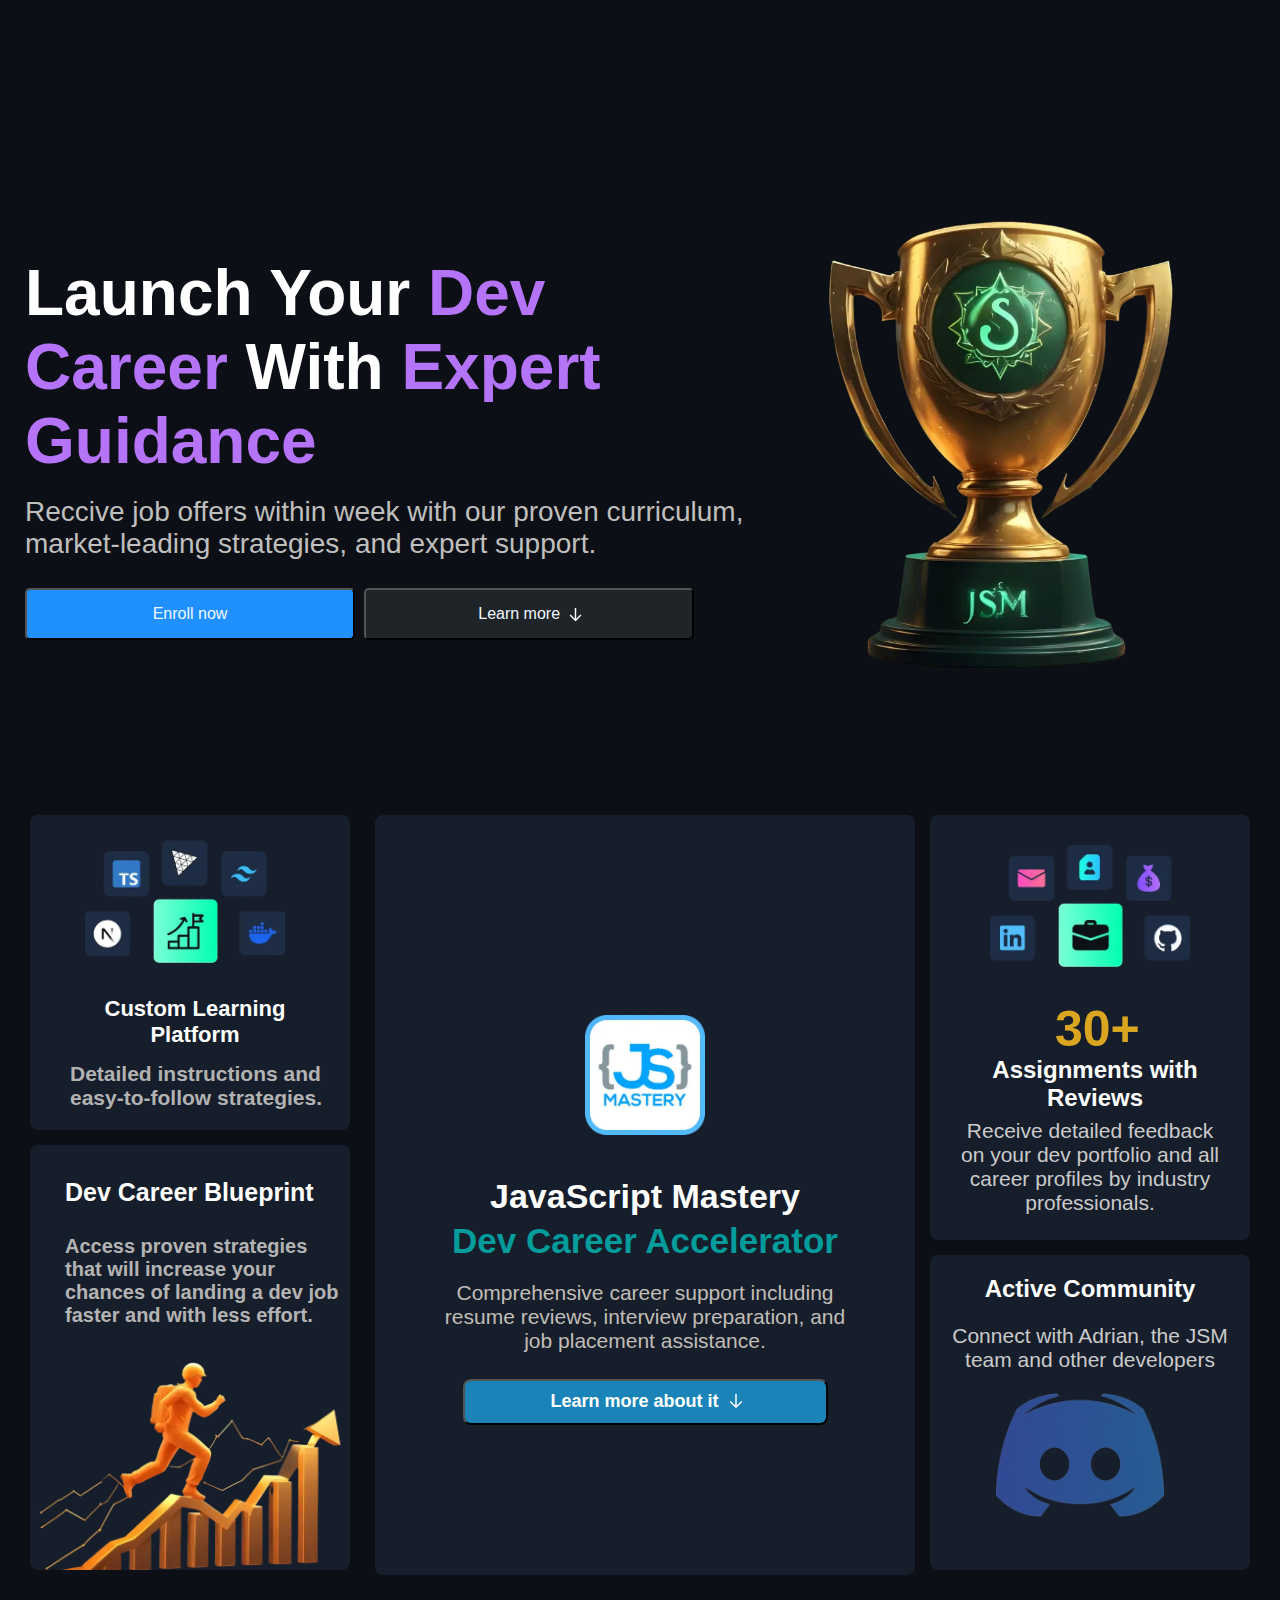
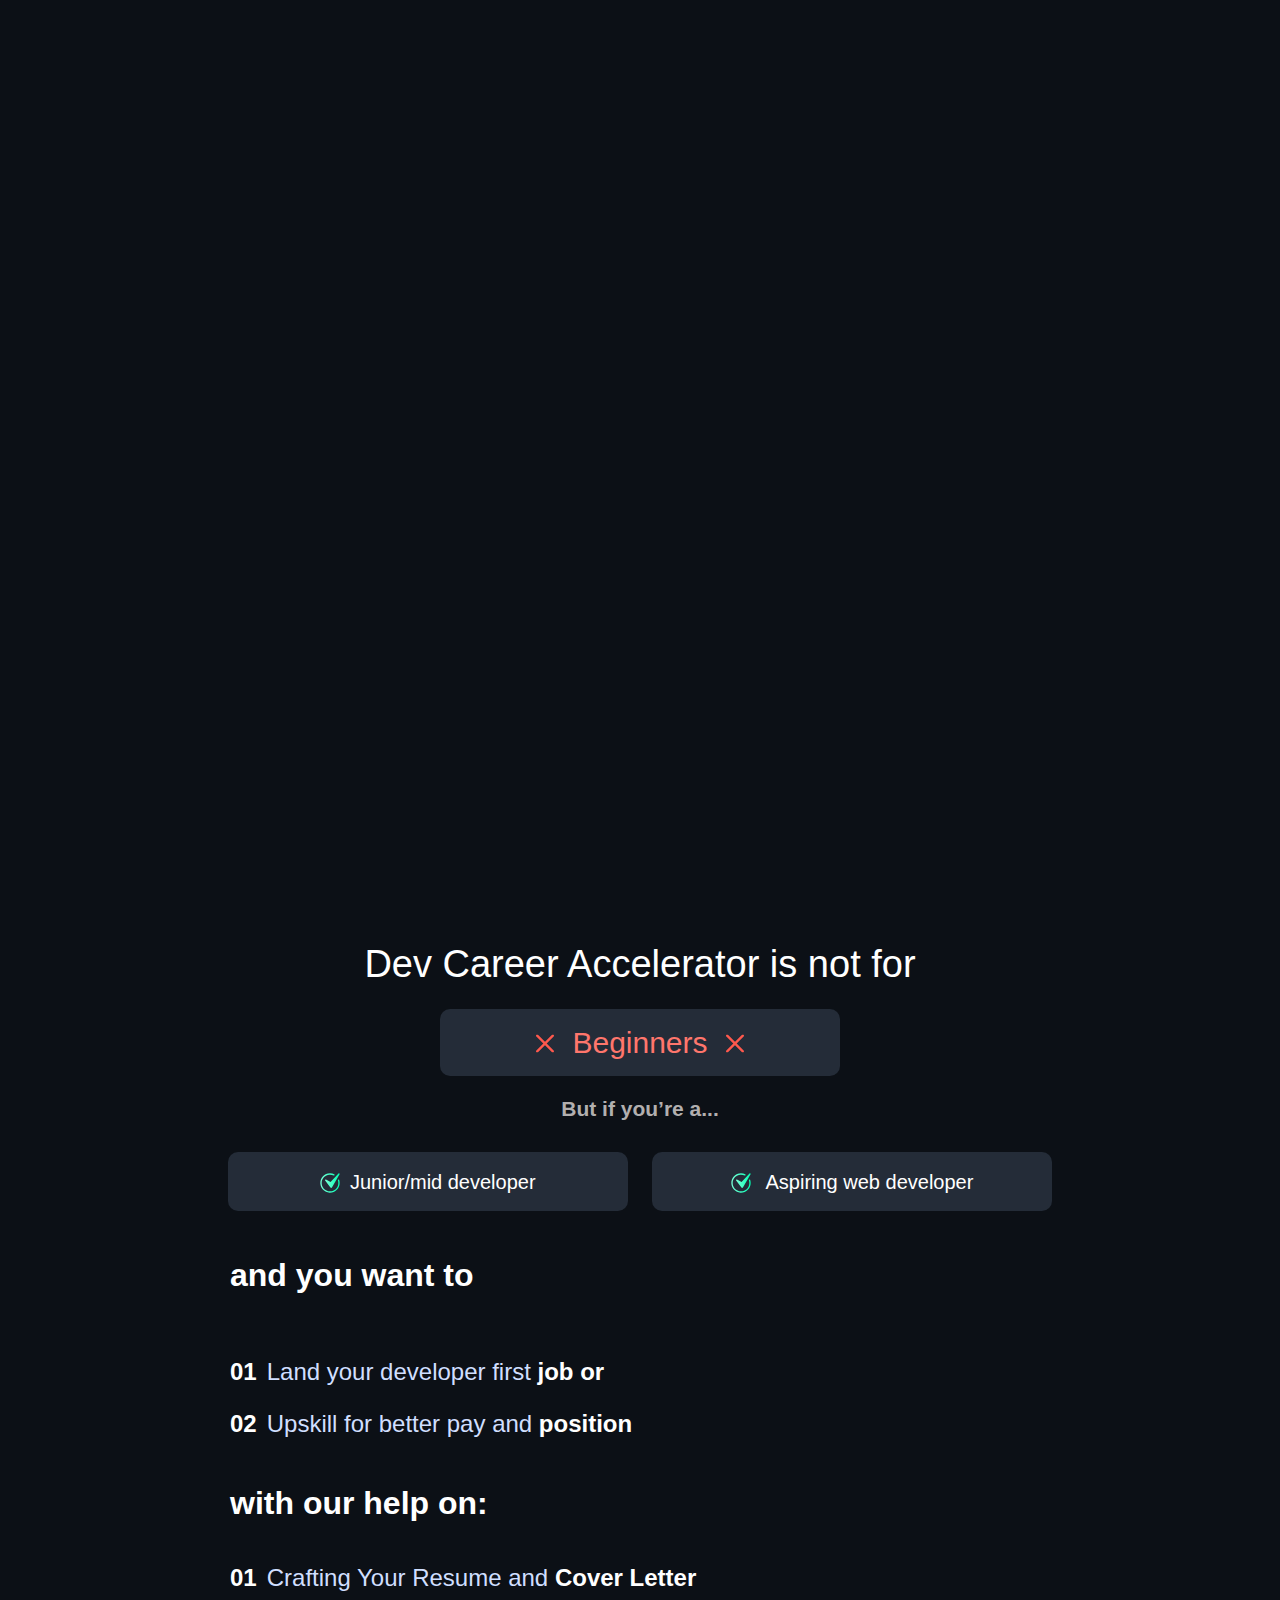
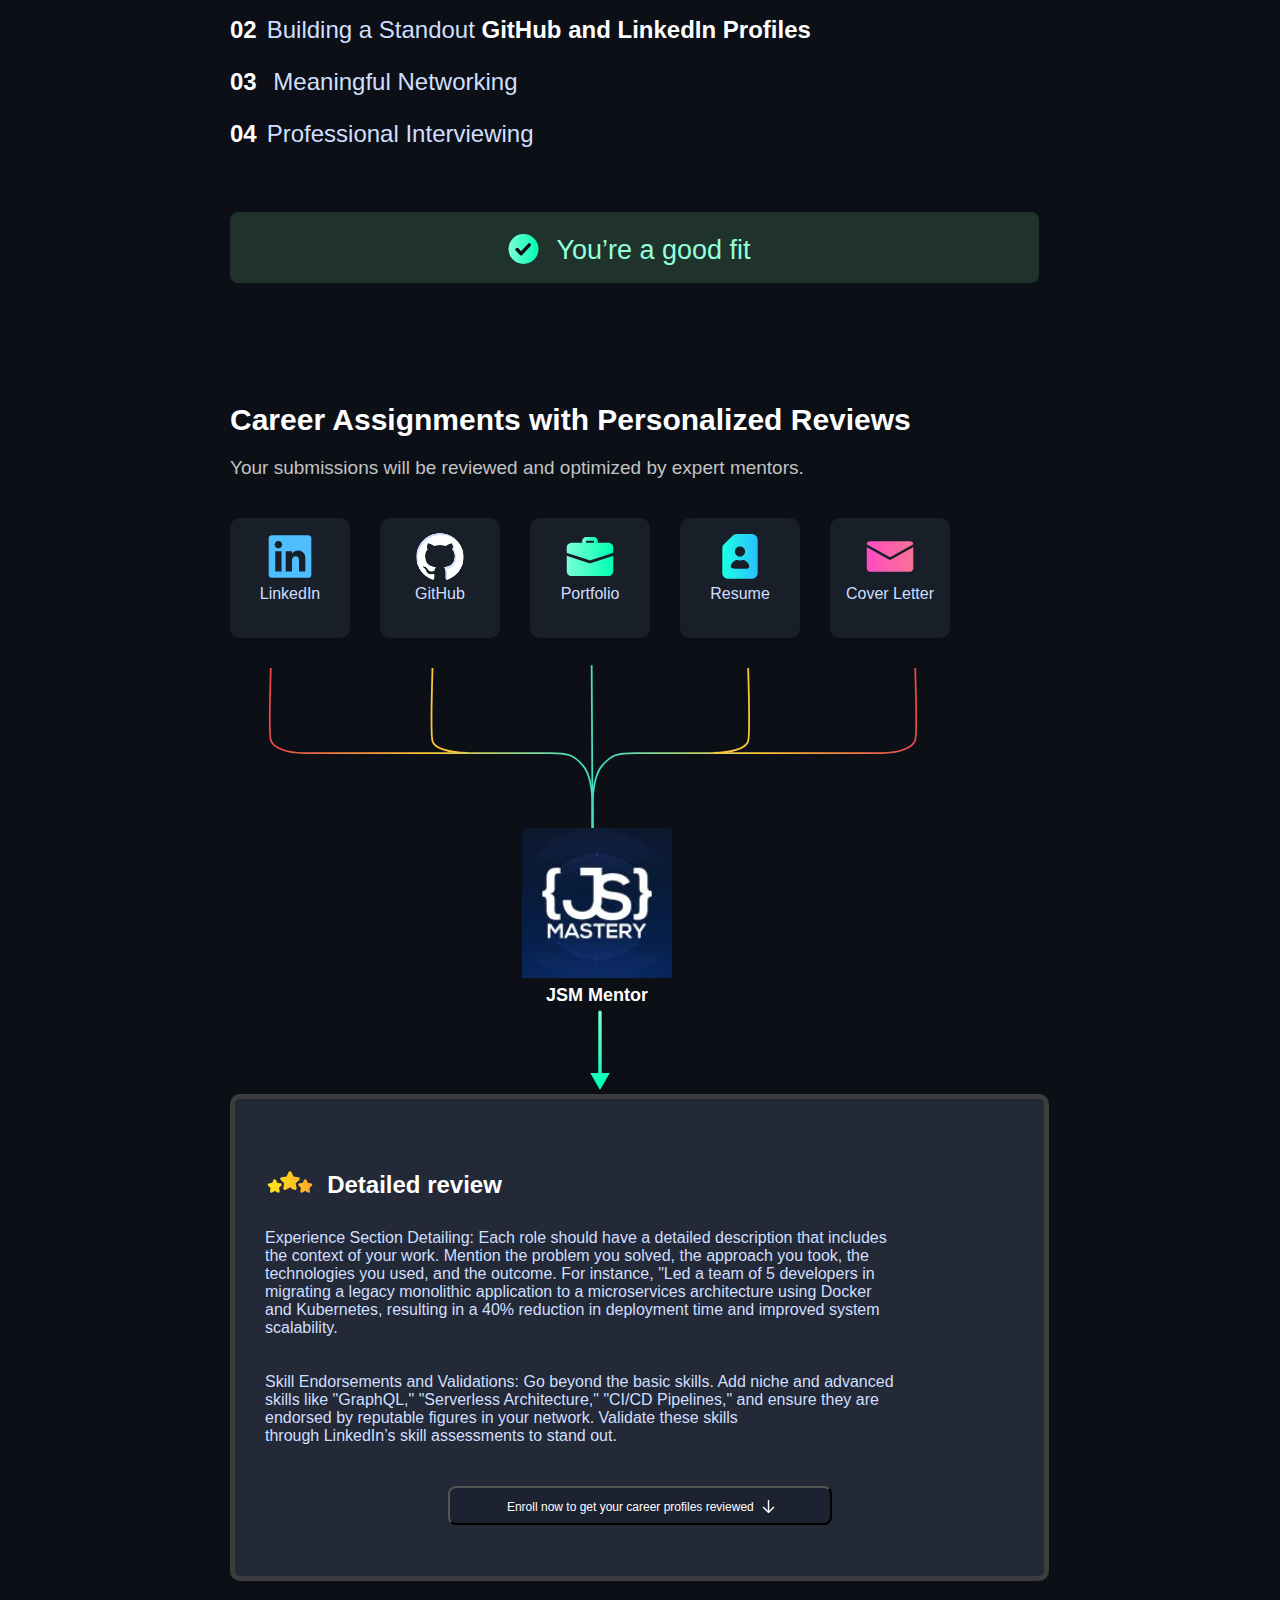
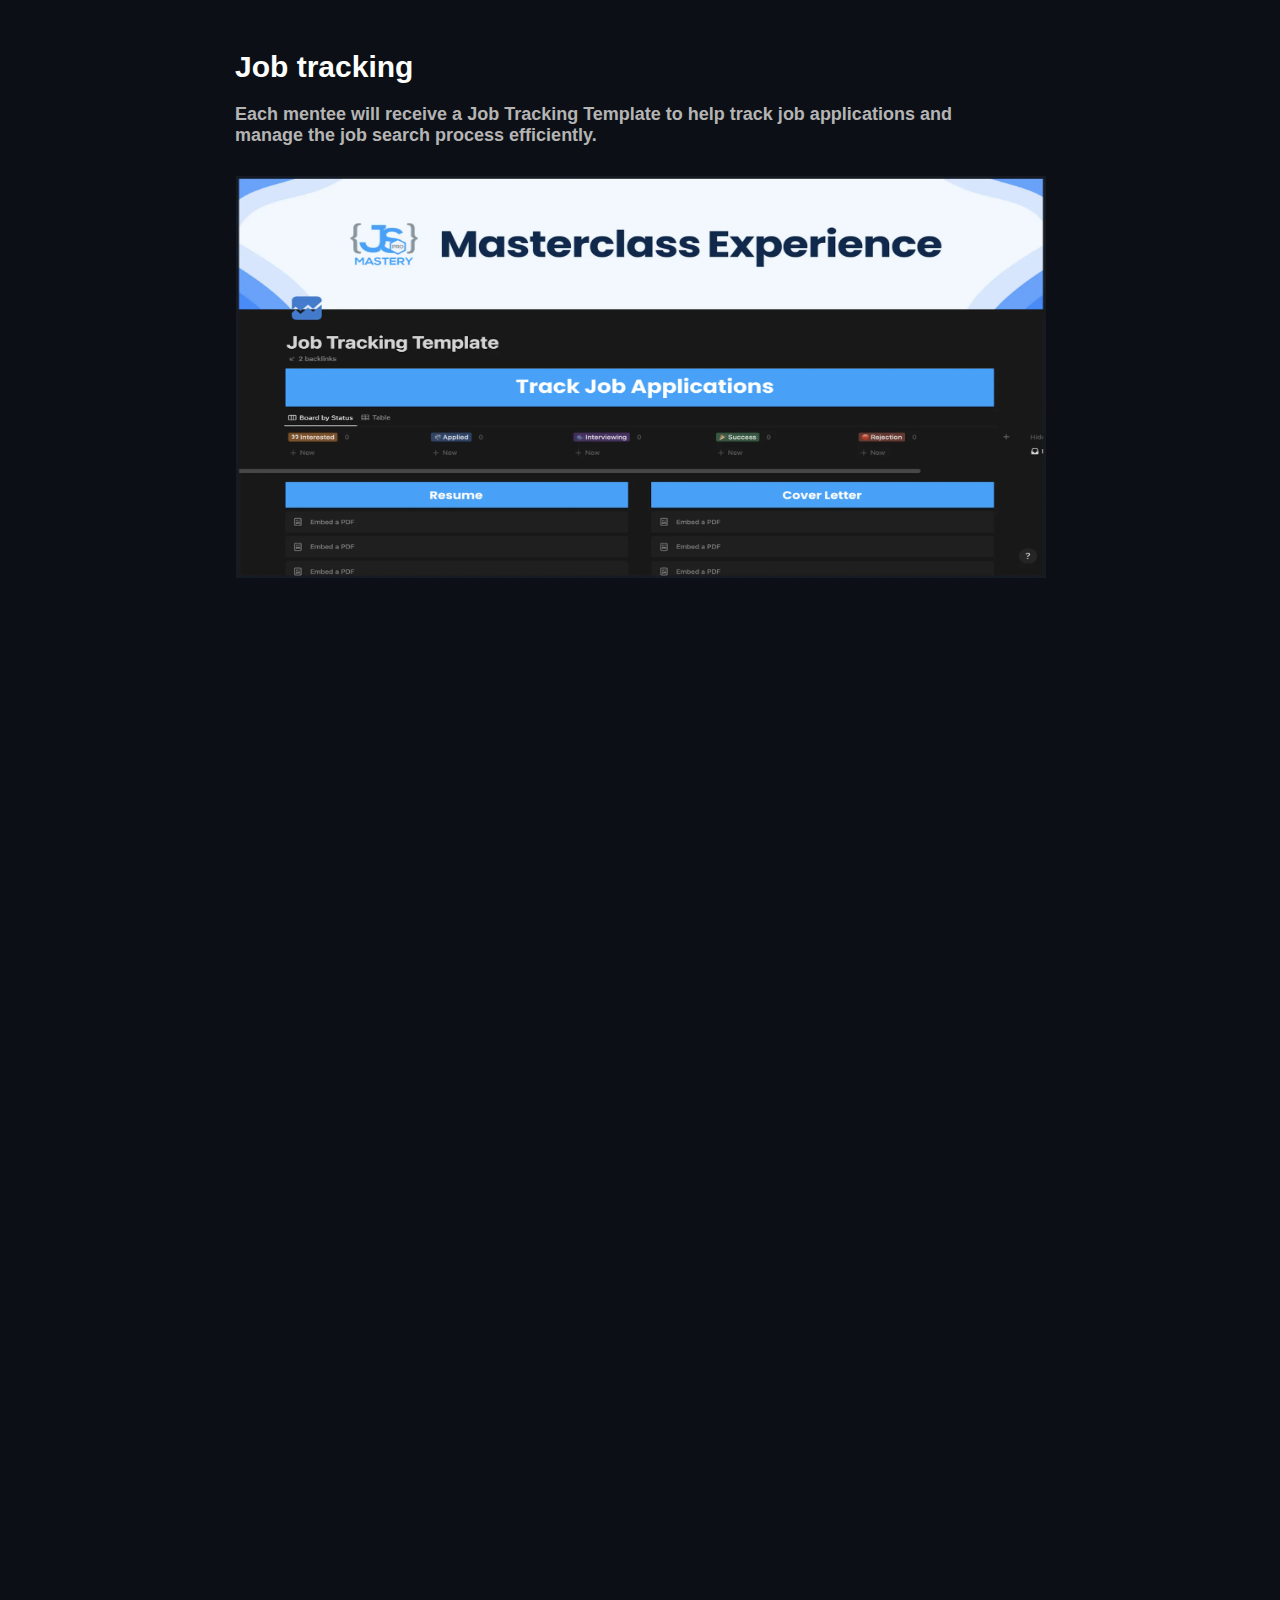
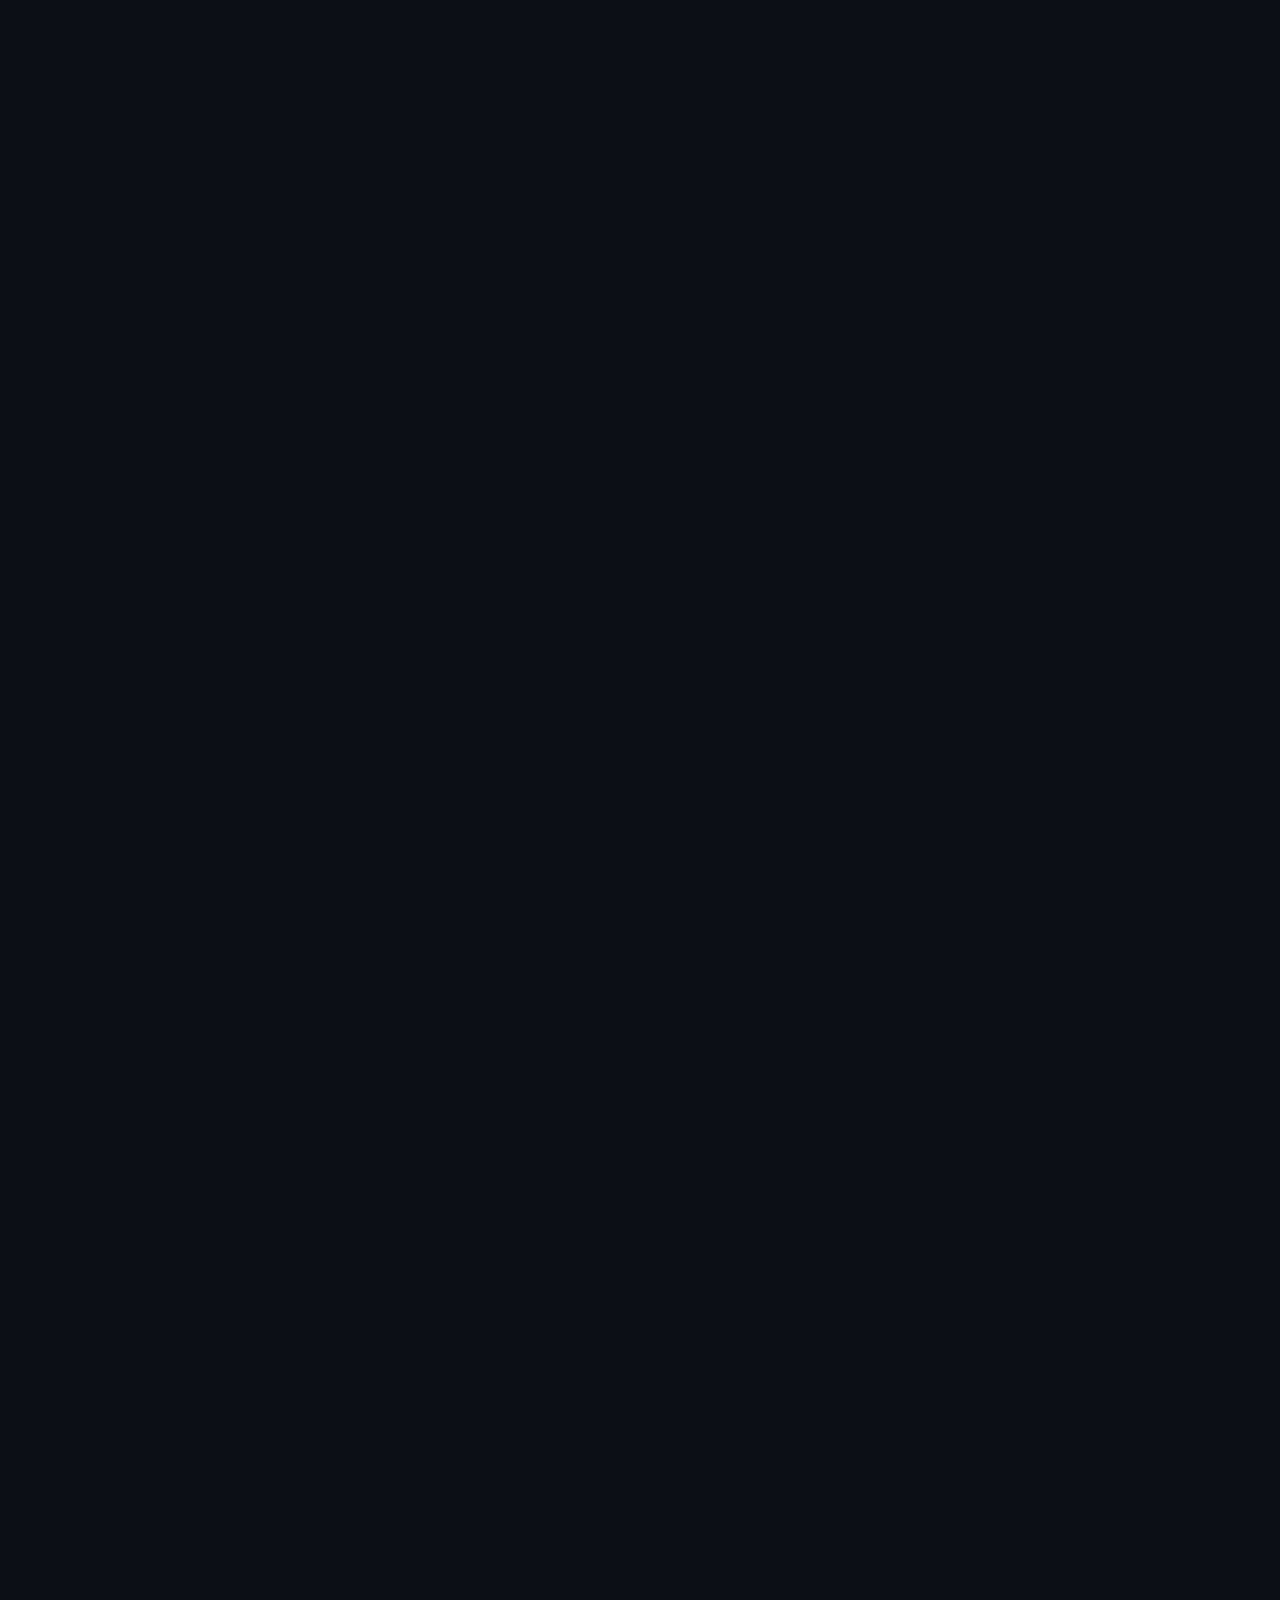
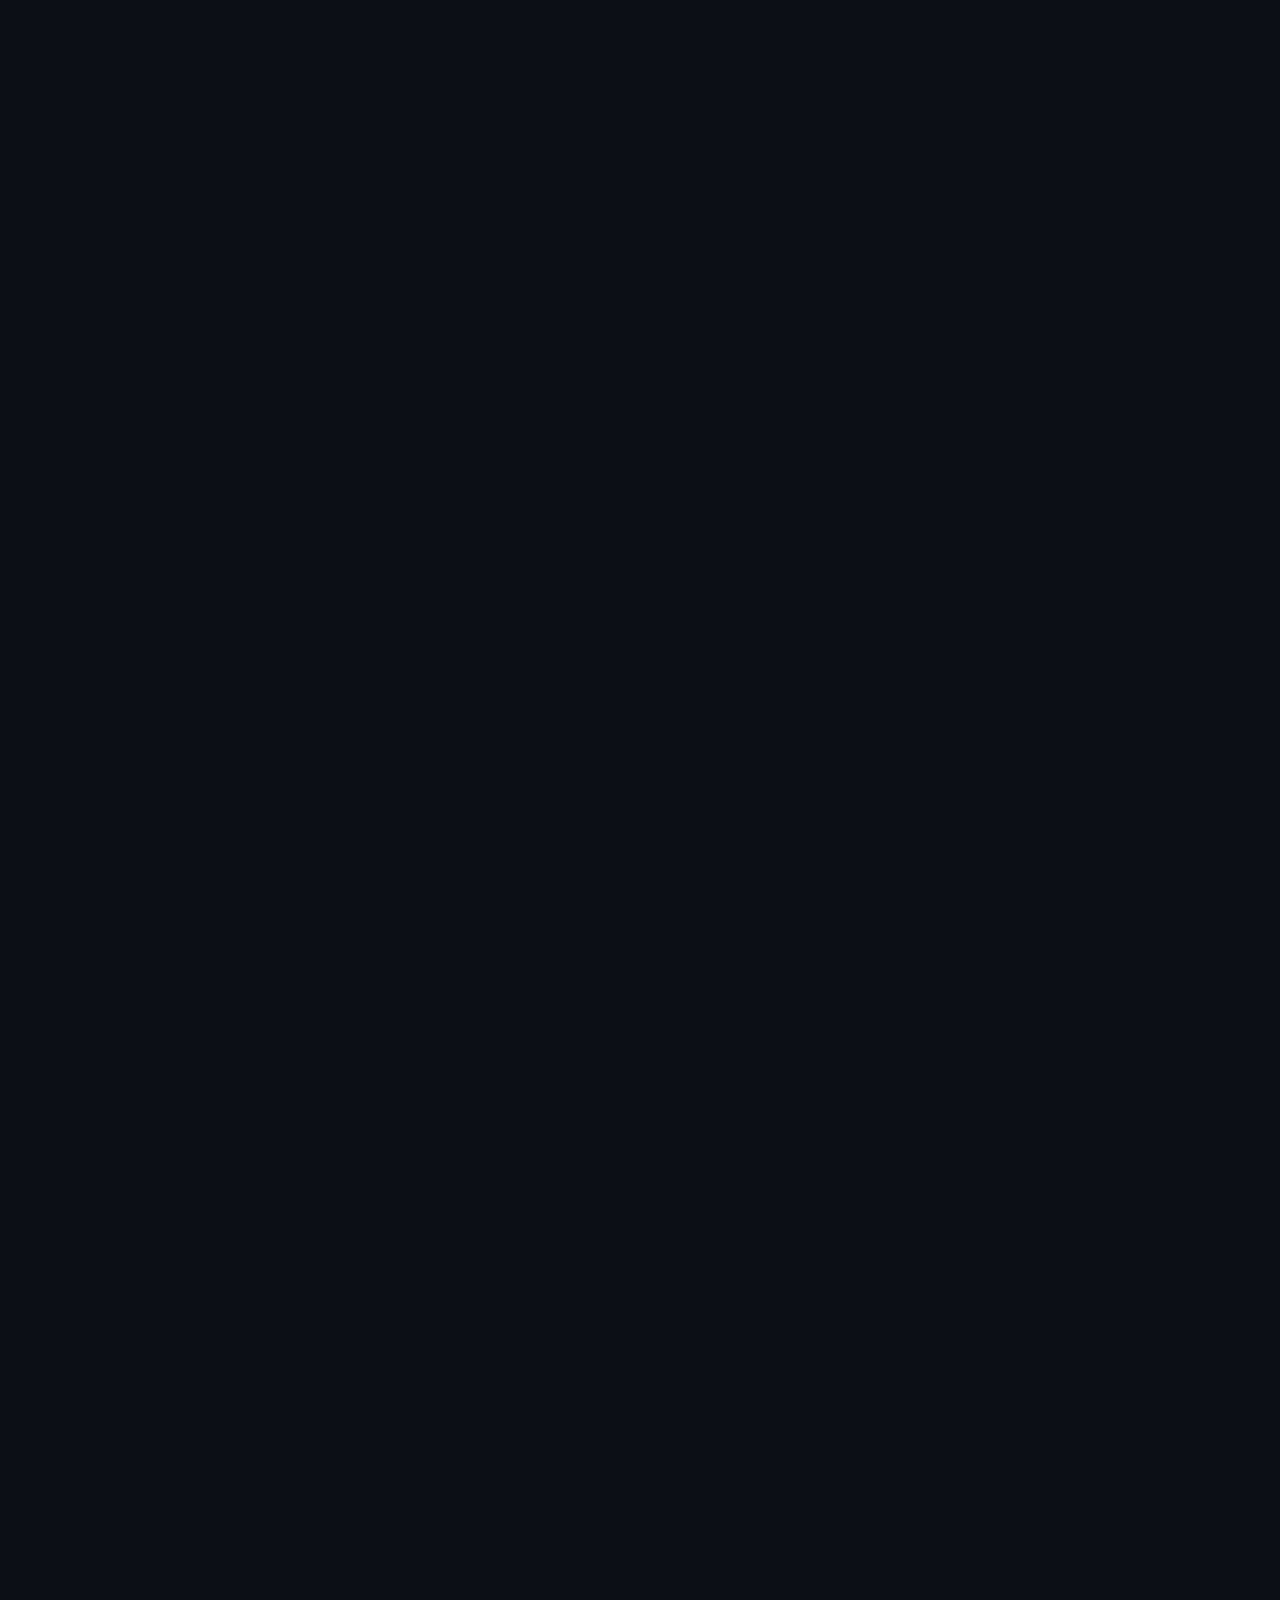
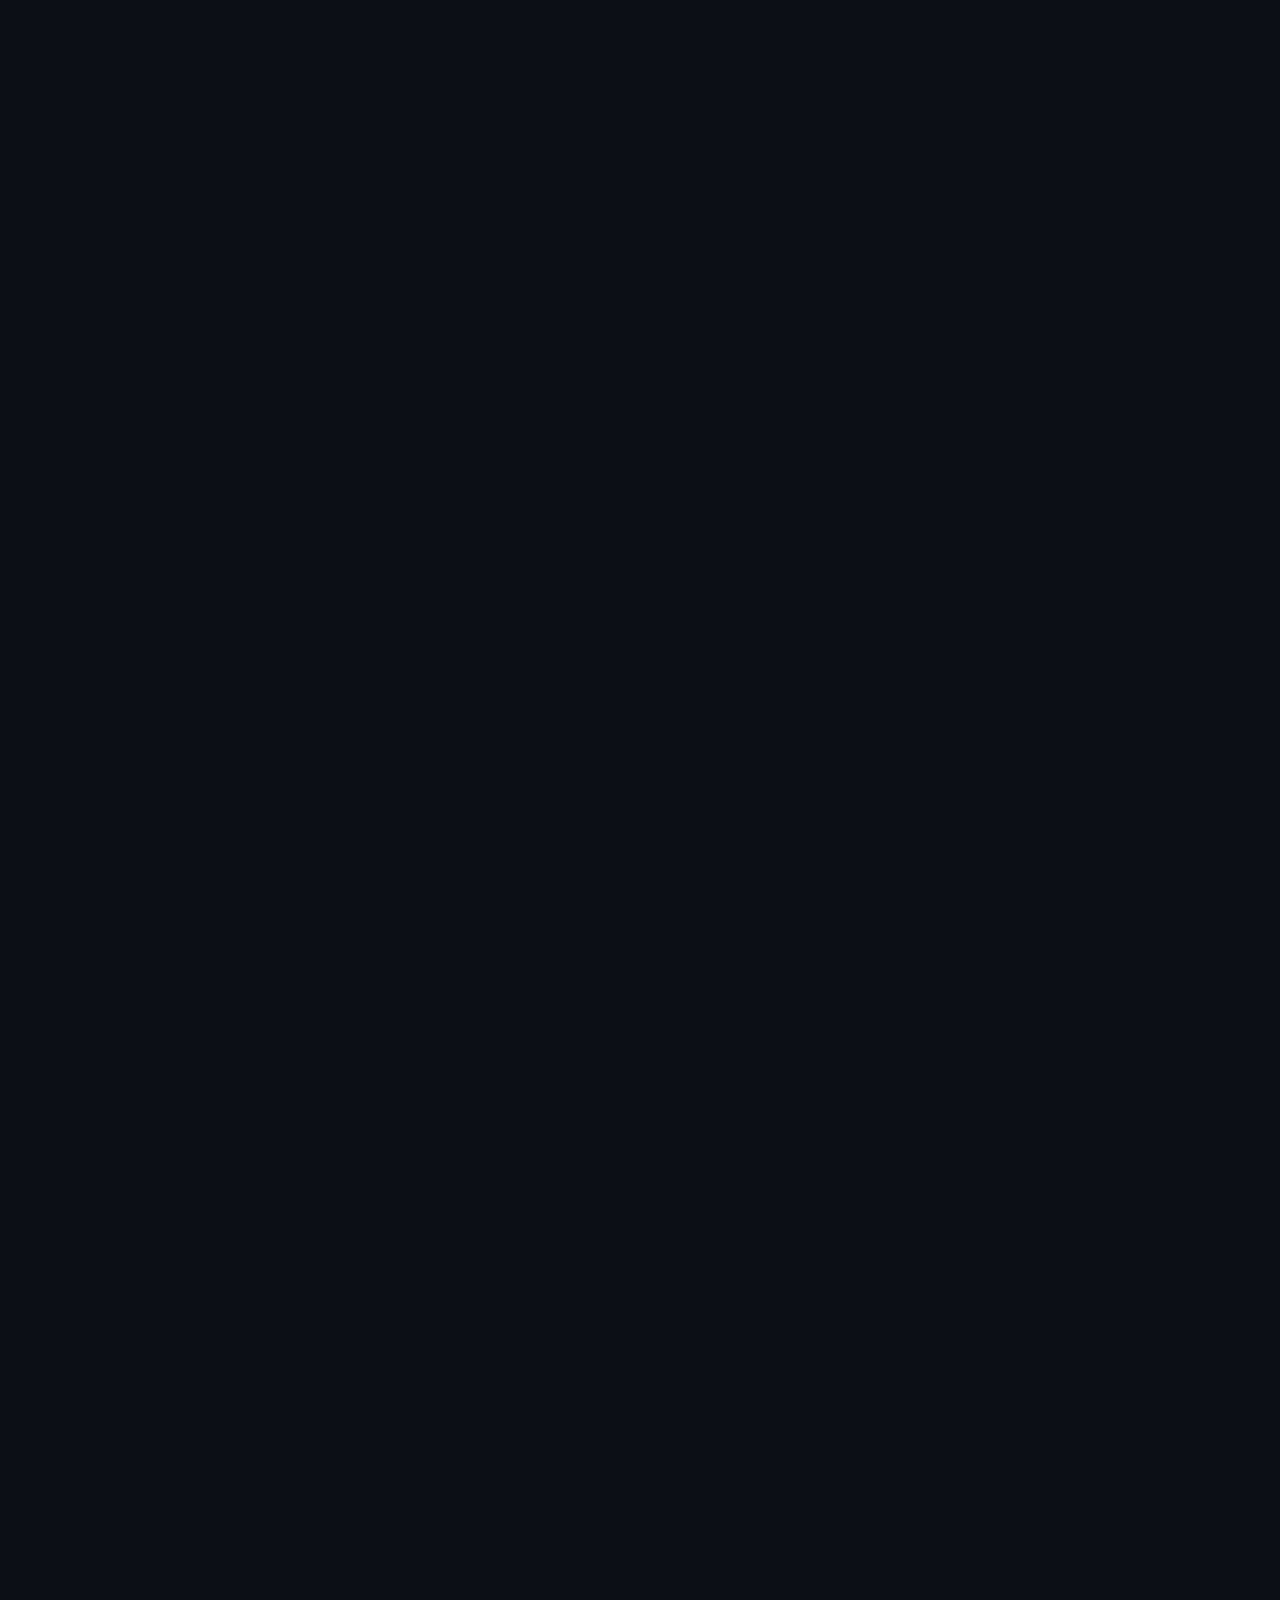
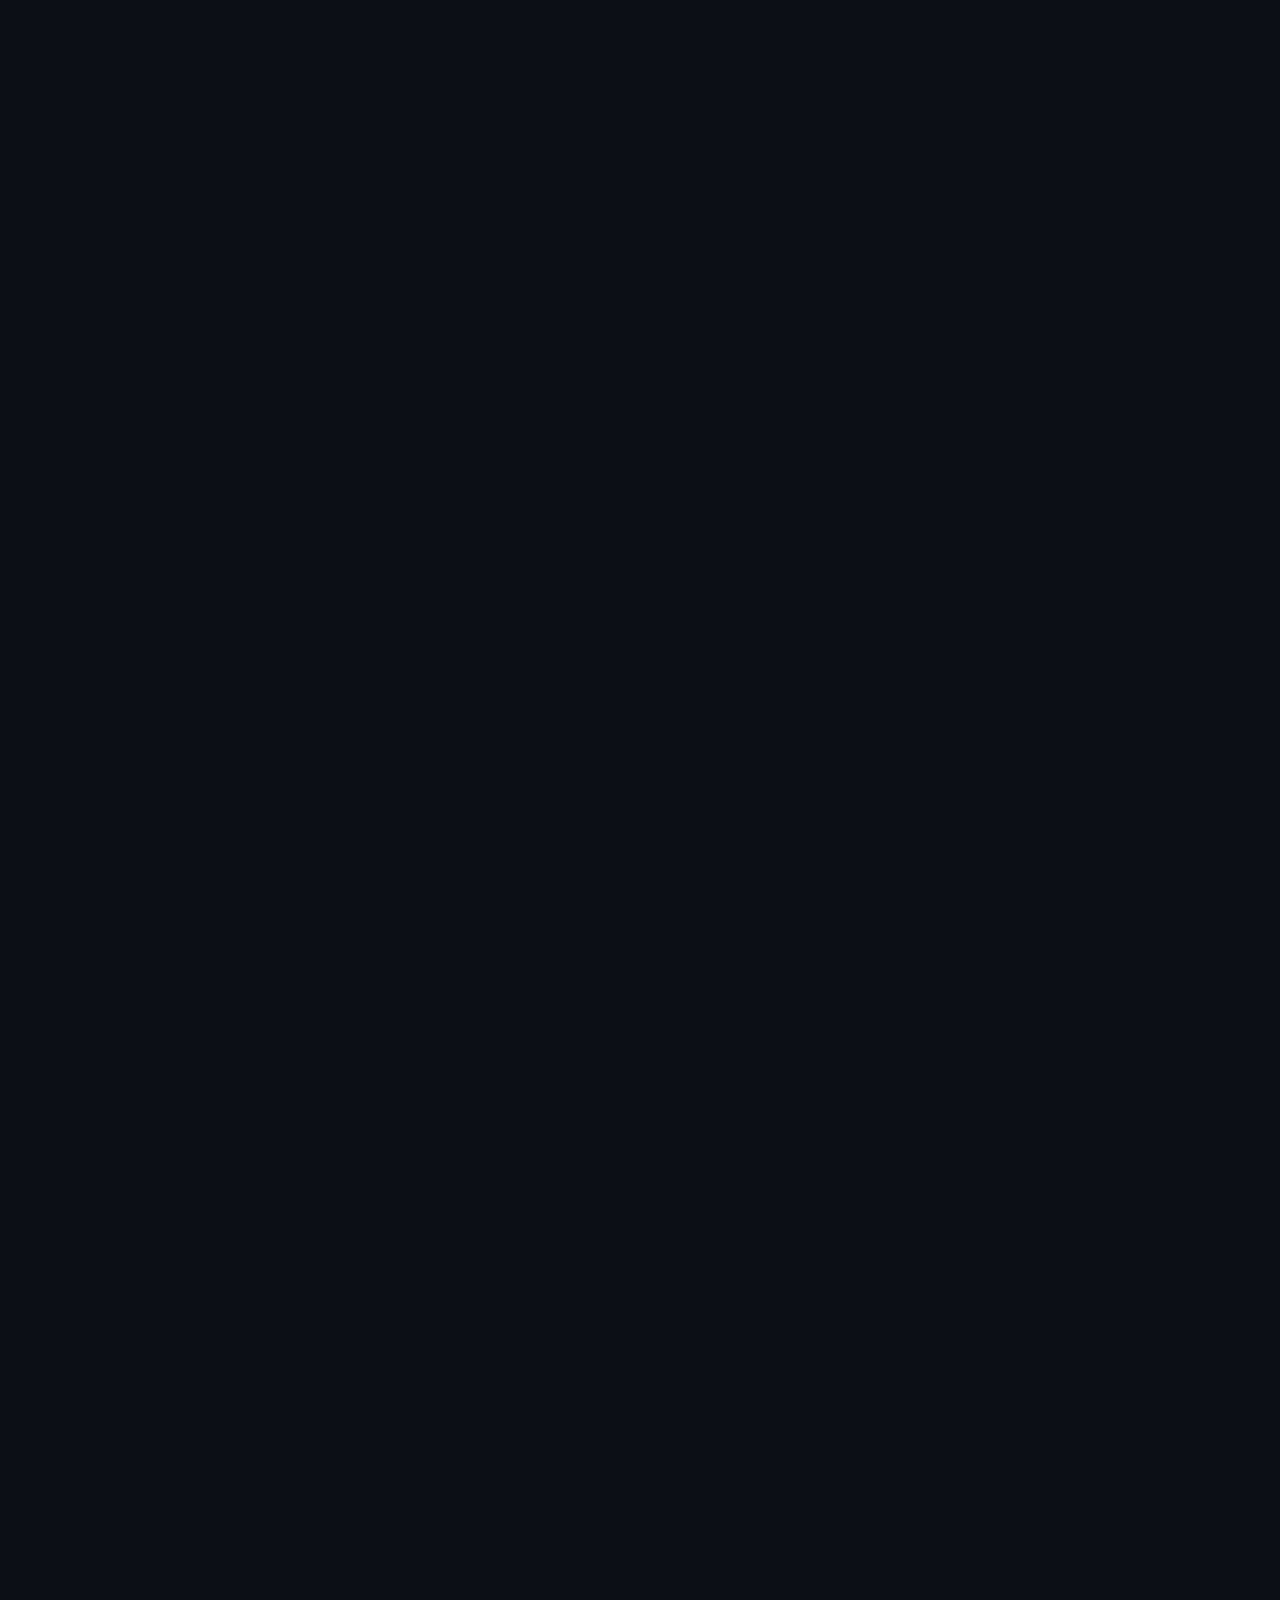
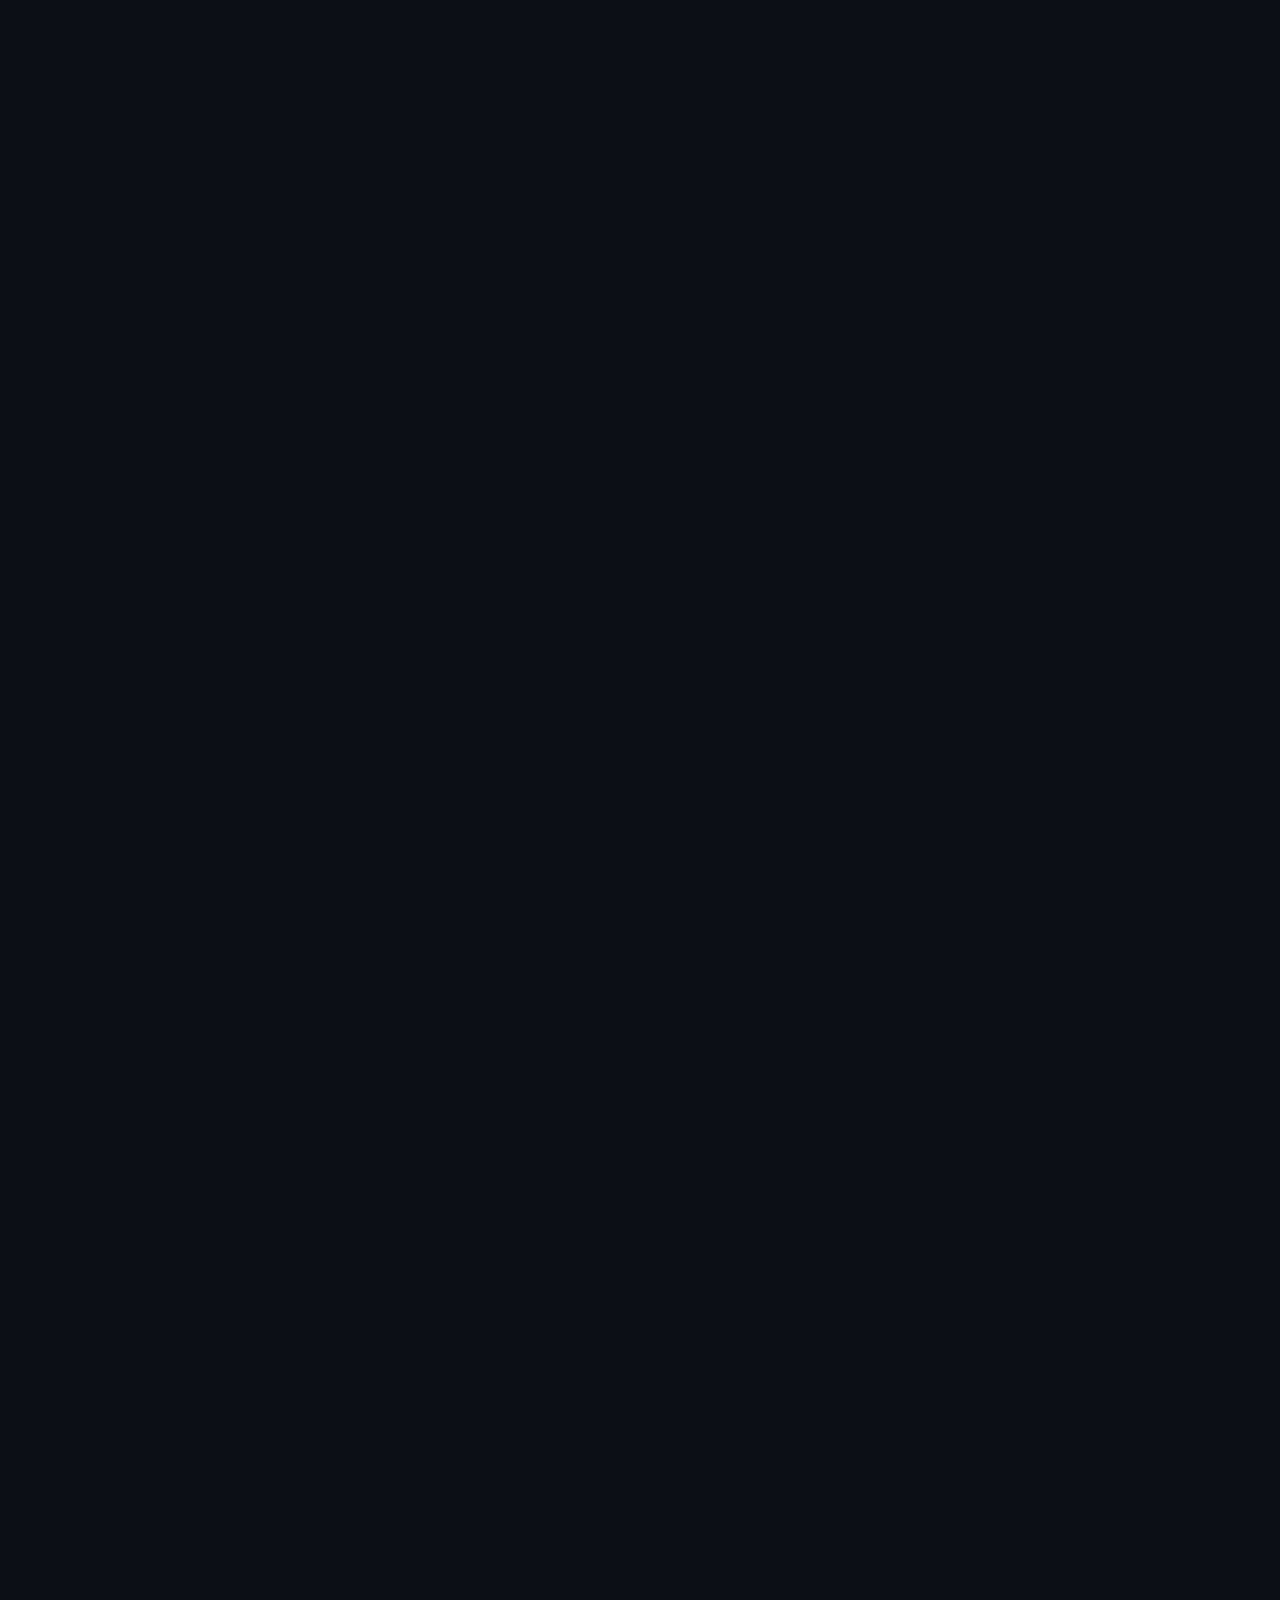
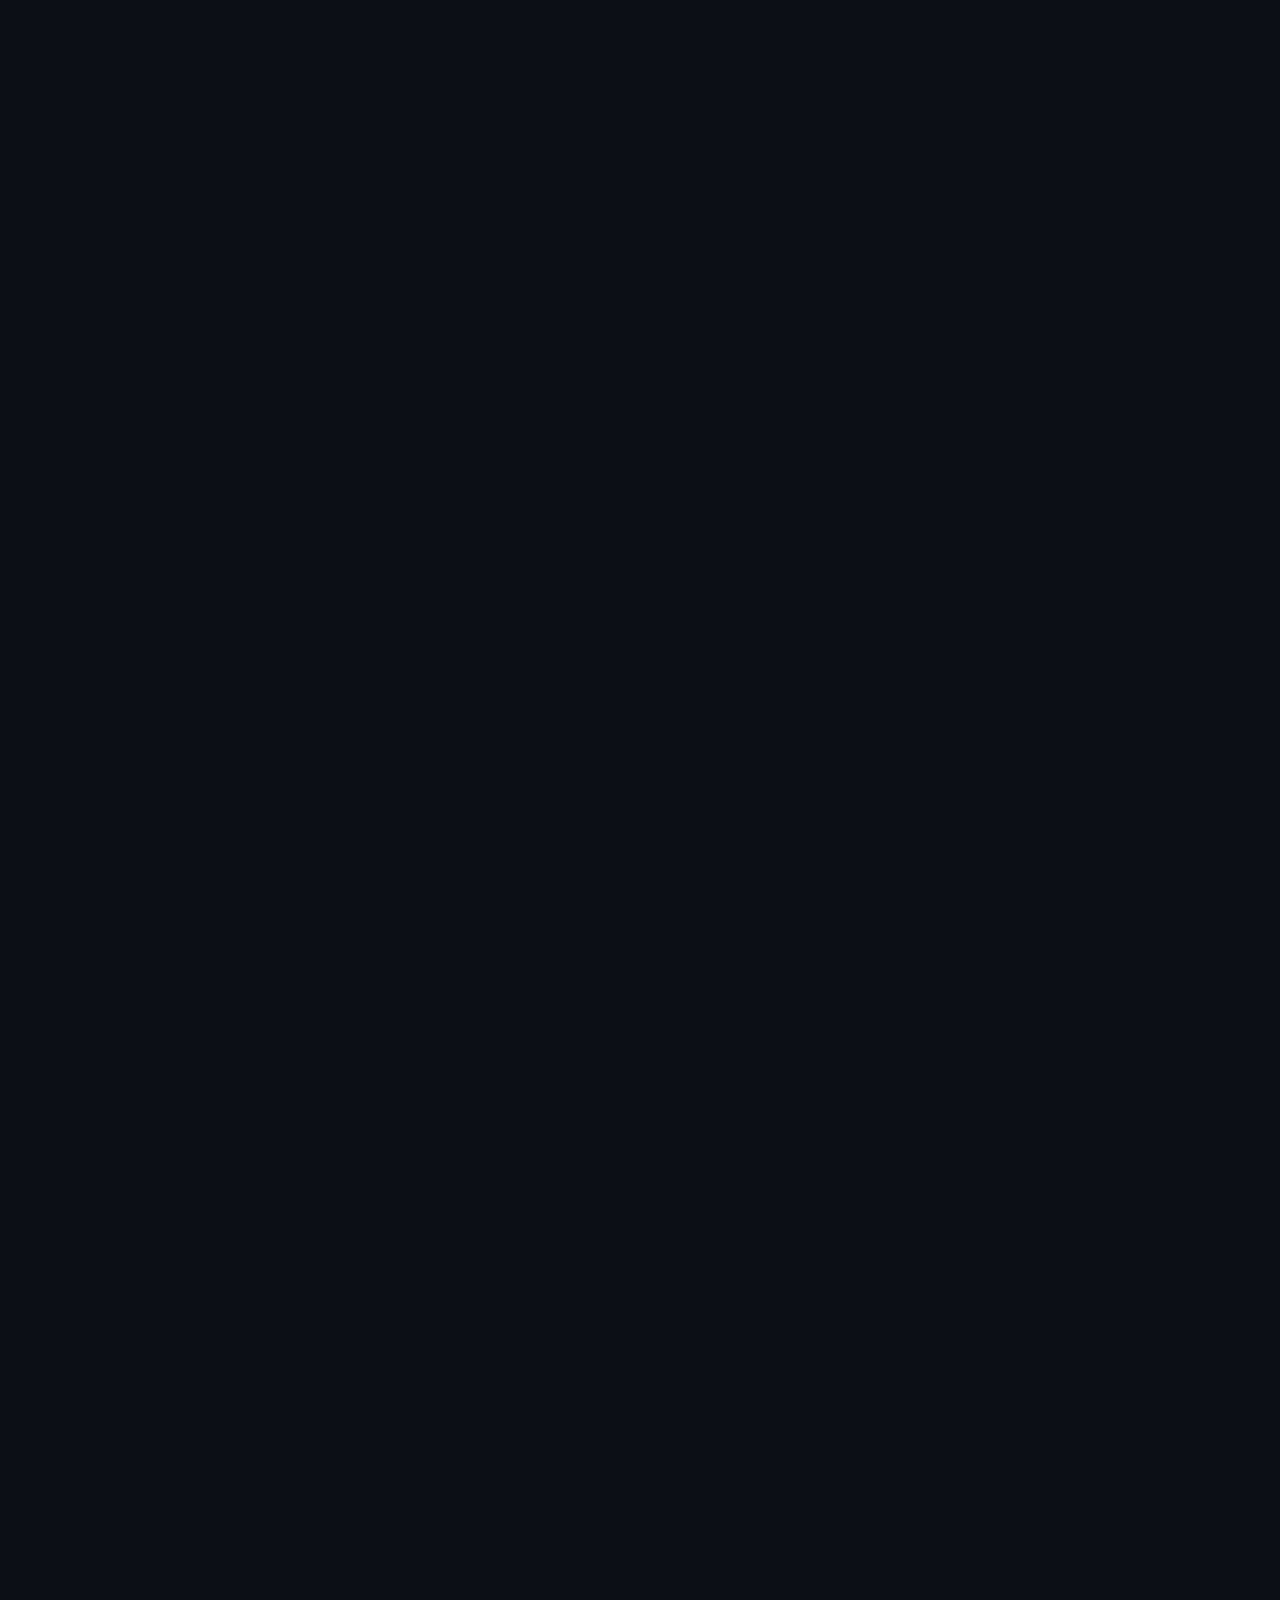
==== commit 3a5647ed: "chang3" ====
--- a/devCarerAcc.html
+++ b/devCarerAcc.html
@@ -64,7 +64,7 @@
                 <p>Detailed instructions and <br> easy-to-follow strategies.</p>
 
             </div>
-            <div class="second">
+             <div class="second">
 
                 <h4>Dev Career Blueprint</h4>
                 <p>Access proven strategies <br> that will increase your <br> chances of landing a dev job <br> faster
@@ -72,7 +72,7 @@
                     less effort.</p>
                 <img src="img/workshop-series.webp" width="320px" alt="">
             </div>
-            <div class="third">
+             <div class="third">
                 <img src="img/jsm-logo.webp" width=" 120px" alt="">
                 <h2>JavaScript Mastery </h2>
                 <h3>Dev Career Accelerator</h3>
@@ -81,7 +81,7 @@
                     assistance.</p>
                 <button>Learn more about it <img src="img/arrow-down.svg" alt=""></button>
             </div>
-            <div class="four">
+             <div class="four">
 
                 <img src="img/assignments.webp" width="200px" alt="">
                 <h1>30+</h1>
@@ -90,18 +90,18 @@
                     professionals.</p>
 
 
-            </div>
+             </div>
             <div class="five">
                 <h2>Active Community</h2>
                 <p>Connect with Adrian, the JSM <br> team and other developers</p>
                 <img src="img/discord.webp" width="170px" alt="">
-            </div>
-
-        </div>
+            </div>    
+
+        </div> 
     </div>
 
 
-    <div class="sec3">
+     <div class="sec3">
         <p>Dev Career Accelerator is not for</p>
         <button> <img src="img/cross-red.svg" class="st-img" alt=""> Beginners <img src="img/cross-red.svg"
                 class="nd-img" alt=""></button>
@@ -115,12 +115,12 @@
 
         <div class="paragraph">
             <h1>and you want to</h1>
-            <p><span>01</span>Land your developer first job or</p>
-            <p><span>02</span>Upskill for better pay and position</p>
+            <p><span>01</span>Land your developer first <span class="res">job or</span></p>
+            <p><span>02</span>Upskill for better pay and <span class="res">position</span></p>
 
             <h2>with our help on:</h2>
-            <p class="pr"><span>01</span>Crafting Your Resume and Cover Letter</p>
-            <p class="pr"><span>02</span>Building a Standout GitHub and LinkedIn Profiles</p>
+            <p class="pr"><span>01</span>Crafting Your Resume and <span class="res">Cover Letter</span></p>
+            <p class="pr"><span>02</span>Building a Standout <span class="res">GitHub and LinkedIn Profiles</span></p>
             <p class="pr"><span>03</span> Meaningful Networking</p>
             <p class="pr"><span>04</span>Professional Interviewing</p>
 
@@ -128,7 +128,7 @@
             <button> <img src="img/green-circle-check.svg" alt=""> You’re a good fit</button>
 
         </div>
-
+ 
         <div class="tags">
             <h1>Career Assignments with Personalized Reviews</h1>
             <p>Your submissions will be reviewed and optimized by expert mentors.</p>
@@ -188,6 +188,8 @@
                 search process efficiently.</h5>
             <img src="img/jsm-masterclass.webp" class="msclas" alt="">
         </div>
+
+        <!--
         <div class="vid">
             <p>We will keep track of your progress during your job-seeking journey to maximize success. <br> <br>
 
@@ -295,7 +297,7 @@
                 <p>Take me to the pricing section <img src="img/arrow-down.svg" alt=""></p>
             </div>
         </div>
-
+<!-- 
 
         <div class="boxs6">
             <h1>Not sure, if this works? <span style="color: #00ffb2;">Hear from our students</span></h1>
@@ -887,92 +889,7 @@
                 <div class="lin"></div>
             </div>
         </div>
-    </div>
+    </div> -->
 
 </body>
-<style>
-    .footer {
-        width: 100%;
-        height: 150vh;
-        background-color: #0C1016;
-        color: #FFFFFF;
-        text-align: center;
-    }
-
-    .footer>h1 {
-        font-size: 52px;
-        font-family: sans-serif;
-        position: relative;
-        top: 80px;
-        font-weight: bolder;
-    }
-
-    .paras {
-        width: 100%;
-        height: 100vh;
-        position: relative;
-        background-color: #0C1016;
-        top: 150px;
-        display: flex;
-    }
-
-    .paras>.left {
-        width: 43%;
-        height: 90vh;
-        background-color: #0C1016;
-        position: relative;
-        left: 80px;
-       
-    }
-
-    .paras>.left>.lin{
-        height: 2px;
-        width: 100%;
-        background-color: #1a212c;
-        position: relative;
-        right: 10px;
-    }
-    .paras>.left>p{
-        width: 483px;
-        text-align: left;
-        font-size: 20px;
-        right: 10px;
-        position: relative;
-        font-weight: bolder;
-       
-    }
-
-    .paras>.right {
-        width: 43%;
-        height: 90vh;
-        background-color: #0C1016;
-        position: relative;
-        left: 100px;
-    }
-
-    
-    .paras>.right>.lin{
-        height: 2px;
-        width: 99%;
-        background-color: #1a212c;
-        position: relative;
-        left: 13px;
-        bottom: 12px;
-        
-    }
-    .paras>.right>p{
-        width: 493px;
-        text-align: left;
-        font-size: 20px;
-        position: relative;
-        line-height: 38px;
-        left: 13px;
-        top: -10px;
-        font-weight: bolder;
-       
-    }
-</style>
-
-
-
-</html>+</html>
--- a/style1.css
+++ b/style1.css
@@ -2,35 +2,38 @@
     margin: 0%;
     font-family: sans-serif;
     background-color: #0C1016;
-    
+
 }
 
 .navbar {
     position: absolute;
     width: 100%;
     height: 80px;
-    background-color: #161e2c ;
+    background-color: #161e2c;
     color: aliceblue;
     display: flex;
     text-align: center;
     align-items: center;
-    
-
-}
-.navbar>p{
-   position: absolute;
-   font-size: 24px;
-   left: 95px;
-   font-weight: bold;
-}
-.navbar>p>span{
-color:  #00ffb2;
-}
+    display: none;
+
+}
+
+.navbar>p {
+    position: absolute;
+    font-size: 24px;
+    left: 95px;
+    font-weight: bold;
+}
+
+.navbar>p>span {
+    color: #00ffb2;
+}
+
 .one {
     width: 40px;
     height: 35px;
     border-radius: 10px;
-    background-color: rgb(36 44 56 );
+    background-color: rgb(36 44 56);
     margin-left: 70px;
     align-items: center;
     text-align: center;
@@ -46,124 +49,130 @@
     font-size: 20px;
 }
 
-.clock>.days{
+.clock>.days {
     font-size: 12px;
     position: relative;
     left: 380px;
-    
-    
-   
-}
-.clock>.hours{
+
+
+
+}
+
+.clock>.hours {
     font-size: 12px;
     position: relative;
     left: 456px;
-    
-    
-   
-}
-.clock>.mins{
+
+
+
+}
+
+.clock>.mins {
     font-size: 12px;
     position: relative;
     left: 523px;
 
-    
-   
-}
- .clock>.secs{
+
+
+}
+
+.clock>.secs {
     font-size: 12px;
     position: relative;
     left: 605px;
     bottom: 0px;
 
 
-   
-}
-.clock{
+
+}
+
+.clock {
     display: flex;
     position: relative;
     right: 60px;
 }
 
 
-.sec1{
+.sec1 {
     width: 100%;
-    height:275vh;
+    height: 275vh;
     background-color: #0C1016;
-    
-}
-
-
-
-.text{
+
+}
+
+
+
+.text {
     color: white;
     position: relative;
     top: 150px;
     font-size: 32px;
     left: 25px;
     width: 800px;
-   }
-   .text>h1>span{
-color: #b573f8;
-    
-   }
-   .text>p{
+}
+
+.text>h1>span {
+    color: #b573f8;
+
+}
+
+.text>p {
     font-size: 28px;
     margin-top: -25px;
     color: rgb(191, 191, 189);
-   }
-
-   .btn1{
+}
+
+.btn1 {
     width: 330px;
     height: 52px;
     border-radius: 5px;
     background-color: #2190FF;
     font-size: 16px;
     color: aliceblue;
-   }
-   .btn2{
+}
+
+.btn2 {
     width: 330px;
     height: 52px;
     border-radius: 5px;
     background-color: #1F2428;
     font-size: 16px;
     color: aliceblue;
-   }
-
-   .btn2>img{
+}
+
+.btn2>img {
     position: relative;
     top: 3px;
     left: 3px;
     width: 15px;
-   }
-
-   .sec1>img{
+}
+
+.sec1>img {
     width: 400px;
     position: relative;
     bottom: 290px;
     left: 800px;
-   }
-
-   .exe{
+}
+
+.exe {
     display: flex;
     margin-left: 5px;
     position: relative;
     bottom: -40px;
-   }
-   .exe>p{
+}
+
+.exe>p {
     font-size: 20px;
     margin-left: 5px;
-   }
-   .exe>img{
+}
+
+.exe>img {
     margin-left: 5px;
-   }
-
-
-
-
-
-
-   .iner-sec {
+}
+
+
+
+.iner-sec {
     width: 100%;
     display: flex;
     position: relative;
@@ -175,7 +184,7 @@
     width: 350px;
     height: 315px;
     border-radius: 8px;
-    background-color: rgb(36 44 56);
+    background-color: #161E2B;
     position: relative;
     left: 30px;
 
@@ -186,7 +195,7 @@
     width: 350px;
     height: 425px;
     border-radius: 8px;
-    background-color: rgb(36 44 56);
+    background-color: #161E2B;
     position: relative;
     top: 330px;
     right: 290px;
@@ -199,7 +208,7 @@
     height: 425px;
 
     border-radius: 8px;
-    background-color: rgb(36 44 56);
+    background-color: #161E2B;
     position: relative;
     left: 290px;
 
@@ -210,121 +219,131 @@
 
 
 
-       .fst>img{
-        position: relative;
-        left: 55px;
-        top: 25px;
-    }
-    .fst>h4{
-        color: white;
-        position: relative;
-        justify-content: center;
-        text-align: center;
-        align-items: center;
-        width: 230px;
-        left: 50px;
-        top:25px;
-        font-size: 22px;
-    }
-    .fst>p{
-        color: rgb(178, 178, 178);
-        font-size: 21px;
-        position: relative;
-        font-weight: bold;
-        top: 10px;
-        left: 40px;
-    }
-
-
-    .second>img{
-        position: relative;
-        top: 80px;
-        
-        }
-        .second>p{
-            color: rgb(180, 179, 179);
-            font-size: 20px;
-            position: relative;
-            top: 70px;
-            left: 35px;
-            font-weight: bold;
-        }
-        .second>h4{
-            position: absolute;
-            left: 35px;
-            font-weight: bold;
-            font-size: 25px;
-            color: white;
-        }
-
-
-
-        
-    .four>img {
-        position: relative;
-        top: 30px;
-        left: 60px;
-    }
-
-    .four>h1 {
-        position: relative;
-        left: 125px;
-        top: 25px;
-        color: goldenrod;
-        width: 100px;
-        font-weight: bolder;
-        font-size: 50px;
-    }
-
-    .four>h4 {
-        font-size: 24px;
-        width: 270px;
-        justify-content: center;
-        text-align: center;
-        position: relative;
-        left: 30px;
-        bottom: 10px;
-        color: white;
-        font-family: sans-serif;
-
-        font-weight: bold;
-    }
-    .four>p{
-        position: relative;
-        bottom: 35px;
-        color: rgb(202, 202, 202);
-        justify-content: center;
-        font-size: 21px;
-        text-align: center;
-        font-family: sans-serif;
-    }
-
-
-
-    .iner-sec>.five {
-        height: 315px;
-
-        width: 350px;
-        border-radius: 8px;
-        background-color: rgb(36 44 56);
-        position: relative;
-        top: 440px;
-        right: 30px;
-
-
-    }
-.five>h2{
-    color: white;
-   justify-content: center;
-   text-align: center;
-
-}
-.five>p{
+.fst>img {
+    position: relative;
+    left: 55px;
+    top: 25px;
+}
+
+
+
+
+.fst>h4 {
+    color: white;
+    position: relative;
+    justify-content: center;
+    text-align: center;
+    align-items: center;
+    width: 230px;
+    left: 50px;
+    top: 25px;
+    font-size: 22px;
+}
+
+.fst>p {
+    color: rgb(178, 178, 178);
+    font-size: 21px;
+    position: relative;
+    font-weight: bold;
+    top: 10px;
+    left: 40px;
+}
+
+
+.second>img {
+    position: relative;
+    top: 80px;
+
+}
+
+.second>p {
+    color: rgb(180, 179, 179);
+    font-size: 20px;
+    position: relative;
+    top: 70px;
+    left: 35px;
+    font-weight: bold;
+}
+
+.second>h4 {
+    position: absolute;
+    left: 35px;
+    font-weight: bold;
+    font-size: 25px;
+    color: white;
+}
+
+
+
+
+.four>img {
+    position: relative;
+    top: 30px;
+    left: 60px;
+}
+
+.four>h1 {
+    position: relative;
+    left: 125px;
+    top: 25px;
+    color: goldenrod;
+    width: 100px;
+    font-weight: bolder;
+    font-size: 50px;
+}
+
+.four>h4 {
+    font-size: 24px;
+    width: 270px;
+    justify-content: center;
+    text-align: center;
+    position: relative;
+    left: 30px;
+    bottom: 10px;
+    color: white;
+    font-family: sans-serif;
+
+    font-weight: bold;
+}
+
+.four>p {
+    position: relative;
+    bottom: 35px;
     color: rgb(202, 202, 202);
-    font-size:21px;
+    justify-content: center;
+    font-size: 21px;
     text-align: center;
-}
-.five>img{
+    font-family: sans-serif;
+}
+
+
+
+.iner-sec>.five {
+    height: 315px;
+    width: 350px;
+    border-radius: 8px;
+    background-color: #161E2B;
+    position: relative;
+    top: 440px;
+    right: 30px;
+
+
+}
+
+.five>h2 {
+    color: white;
+    justify-content: center;
+    text-align: center;
+
+}
+
+.five>p {
+    color: rgb(202, 202, 202);
+    font-size: 21px;
+    text-align: center;
+}
+
+.five>img {
     position: relative;
     left: 65px;
 }
@@ -333,7 +352,7 @@
     width: 540px;
     height: 760px;
     border-radius: 8px;
-    background-color: rgb(36 44 56);
+    background-color: #161E2B;
     position: absolute;
     top: 0px;
     right: 365px;
@@ -342,32 +361,35 @@
     color: white;
 
 }
-.third>img{
+
+.third>img {
 
     position: relative;
     top: 200px;
 
 }
-.third>h2{
+
+.third>h2 {
     position: relative;
     top: 210px;
     font-size: 34px;
 }
-.third>h3{
+
+.third>h3 {
     font-size: 35px;
     position: relative;
     top: 180px;
     color: rgb(4, 155, 155);
 }
 
-.third>p{
+.third>p {
     position: relative;
     top: 165px;
     font-size: 21px;
     color: rgb(193, 189, 183);
 }
 
-.third>button{
+.third>button {
     position: relative;
     top: 170px;
     width: 365px;
@@ -378,7 +400,8 @@
     font-size: 18px;
     font-weight: bold;
 }
-.third>button>img{
+
+.third>button>img {
     position: relative;
     left: 4px;
     top: 2px;
@@ -389,14 +412,14 @@
 
 
 
-.sec3>p{
+.sec3>p {
     font-size: 38px;
     position: relative;
     top: 80px;
     color: white;
-   }
-   
-   .sec3>button{
+}
+
+.sec3>button {
     width: 400px;
     height: 67px;
     margin-top: 65px;
@@ -405,87 +428,94 @@
     background-color: rgb(36 44 56);
     border-radius: 10px;
     border: none;
-    
-   }
-
-   .sec3>button>.st-img{
-margin-right: 10px;
-   }
-   .sec3>button>.nd-img{
+
+}
+
+.sec3>button>.st-img {
+    margin-right: 10px;
+}
+
+.sec3>button>.nd-img {
     margin-left: 10px;
-   }
-
-   .sec3>h3{
+}
+
+.sec3>h3 {
     color: rgb(178, 175, 175);
     font-size: 21px;
-   }
-   .sec3>.bt-bu{
+}
+
+.sec3>.bt-bu {
     width: 390;
     height: 59px;
     margin: 10px;
     font-size: 20px;
     color: white;
-   }
-   .sec3>.bt-bu>img{
+}
+
+.sec3>.bt-bu>img {
     position: relative;
     top: 4px;
-   }
-
-
-   .sec3>.paragraph{
+}
+
+
+.sec3>.paragraph {
     width: 70%;
     color: white;
     text-align: left;
     position: relative;
     left: 230px;
-    top: 30px;
-   }
-  .paragraph>p{
+    top: 30px;gf
+}
+
+.paragraph>p {
     font-size: 24px;
     color: #D0DFFF;
     position: relative;
     top: 25px;
-  }
-  .paragraph>P>span{
+}
+
+.paragraph>P>span {
     margin-right: 10px;
-  color:#ffffff;
-  font-weight: bolder;
-  }
-
-  .paragraph>h1{
+    color: #ffffff;
+    font-weight: bolder;
+}
+
+.paragraph>h1 {
     position: relative;
     bottom: 15px;
 
-  }
-
-  .paragraph>h2{
+}
+
+.paragraph>h2 {
     position: relative;
     top: 45px;
     font-size: 32px;
-    
-  }
-  .paragraph>.pr{
-position: relative;
-top: 60px;
-  }
-
-  .paragraph>button{
+
+}
+
+.paragraph>.pr {
+    position: relative;
+    top: 60px;
+}
+
+.paragraph>button {
     width: 809px;
     height: 71px;
     position: relative;
     top: 100px;
     font-size: 27px;
-    color:rgb(147, 255, 219);
+    color: rgb(147, 255, 219);
     background-color: rgb(31, 50, 44);
     border-radius: 8px;
     border: none;
 }
-.paragraph>button>img{
+
+.paragraph>button>img {
     position: relative;
     top: 5px;
     right: 10px;
 }
-  
+
 
 
 
@@ -569,14 +599,14 @@
 
 }
 
-#im{
-position: relative;
-top: 395px;
-right: 40px;
-height: 80px;
-width: 40px;
-}
- 
+#im {
+    position: relative;
+    top: 395px;
+    right: 40px;
+    height: 80px;
+    width: 40px;
+}
+
 
 
 .sec3>.prg {
@@ -726,20 +756,20 @@
     top: 3px;
 }
 
-.sec3>.pg>.pg1>span{
+.sec3>.pg>.pg1>span {
     color: rgb(168, 168, 168);
     font-size: 21px;
     position: relative;
 }
 
-.sec3>.pg>h2{
+.sec3>.pg>h2 {
     position: relative;
     top: 20px;
     color: white;
     font-size: 30px;
 }
 
-.sec3>.pg>.pg1{
+.sec3>.pg>.pg1 {
     color: rgb(168, 168, 168);
     font-size: 21px;
     line-height: 33px;
@@ -851,21 +881,25 @@
     top: 35px;
     right: 15px;
 }
-.sec3>.fig>p>.ra{
+
+.sec3>.fig>p>.ra {
     position: relative;
     top: 4px;
     right: 6px;
 }
-.sec3>.fig>p{
+
+.sec3>.fig>p {
     font-size: 18px;
 }
-.imgs{
+
+.imgs {
     display: flex;
     position: relative;
     right: 60px;
     top: 50px;
 }
-.imgs>img{
+
+.imgs>img {
     width: 382px;
     height: 492;
     margin-left: 40px;
@@ -911,12 +945,14 @@
     border-radius: 15px;
 
 }
-.job>p{
+
+.job>p {
     text-align: center;
     position: relative;
     top: 35px;
 }
-.job>img{
+
+.job>img {
     width: 65px;
     height: 65px;
     position: absolute;
@@ -987,16 +1023,17 @@
 
 }
 
-.sec3-sec2>.sp{
+.sec3-sec2>.sp {
     position: relative;
     top: 380px;
     width: 100%;
     right: 45px;
     font-size: 18px;
-   line-height: 33px;
-   text-align: left;
-}
-.sec3-sec2>.box-btn{
+    line-height: 33px;
+    text-align: left;
+}
+
+.sec3-sec2>.box-btn {
     width: 747px;
     height: 54px;
     background-color: #077df3;
@@ -1004,15 +1041,17 @@
     top: 400px;
     border-radius: 10px;
     right: 50px;
-   
-}
-.sec3-sec2>.box-btn>p{
+
+}
+
+.sec3-sec2>.box-btn>p {
     font-size: 17px;
     position: relative;
     top: 17px;
     font-weight: bolder;
 }
-.sec3-sec2>.box-btn>p>img{
+
+.sec3-sec2>.box-btn>p>img {
     width: 15px;
     height: 15px;
     position: relative;
@@ -1026,161 +1065,171 @@
 
 
 
-.sec3>.boxs6>.box1>.ver{
+.sec3>.boxs6>.box1>.ver {
     width: 15px;
     height: 15px;
     position: relative;
     left: 47px;
     top: 17px;
-  }
-
-  .sec3>.boxs6>.box1>img{
+}
+
+.sec3>.boxs6>.box1>img {
     width: 40px;
     height: 40px;
     position: relative;
     right: 155px;
     top: 40px;
-  }
-  .sec3>.boxs6>.box1>h1{
+}
+
+.sec3>.boxs6>.box1>h1 {
     font-size: 14px;
     position: relative;
     right: 50px;
     bottom: 13px;
-  }
-  .sec3>.boxs6>.box1>h3{
+}
+
+.sec3>.boxs6>.box1>h3 {
     font-size: 13px;
     position: relative;
     right: 56px;
     bottom: 24px;
-    color:#D0DFFF;
-  }
-
-
-  .sec3>.boxs6>.box2>.ver{
+    color: #D0DFFF;
+}
+
+
+.sec3>.boxs6>.box2>.ver {
     width: 15px;
     height: 15px;
     position: relative;
     left: 40px;
     top: 17px;
-  }
-
-  .sec3>.boxs6>.box2>img{
+}
+
+.sec3>.boxs6>.box2>img {
     width: 40px;
     height: 40px;
     position: relative;
     right: 155px;
     top: 40px;
-  }
-  .sec3>.boxs6>.box2>h1{
+}
+
+.sec3>.boxs6>.box2>h1 {
     font-size: 14px;
     position: relative;
     right: 50px;
     bottom: 13px;
-  }
-  .sec3>.boxs6>.box2>h3{
+}
+
+.sec3>.boxs6>.box2>h3 {
     font-size: 13px;
     position: relative;
     right: 42px;
     bottom: 24px;
-    color:#D0DFFF;
-  }
-
-
-
-  .sec3>.boxs6>.box3>.ver{
+    color: #D0DFFF;
+}
+
+
+
+.sec3>.boxs6>.box3>.ver {
     width: 15px;
     height: 15px;
     position: relative;
     left: 48px;
     top: 17px;
-  }
-
-  .sec3>.boxs6>.box3>img{
+}
+
+.sec3>.boxs6>.box3>img {
     width: 40px;
     height: 40px;
     position: relative;
     right: 155px;
     top: 40px;
-  }
-  .sec3>.boxs6>.box3>h1{
+}
+
+.sec3>.boxs6>.box3>h1 {
     font-size: 14px;
     position: relative;
     right: 50px;
     bottom: 13px;
-  }
-  .sec3>.boxs6>.box3>h3{
+}
+
+.sec3>.boxs6>.box3>h3 {
     font-size: 13px;
     position: relative;
     right: 28px;
     bottom: 24px;
-    color:#D0DFFF;
-  }
-
-
-
-  .sec3>.boxs6>.box4>.ver{
+    color: #D0DFFF;
+}
+
+
+
+.sec3>.boxs6>.box4>.ver {
     width: 15px;
     height: 15px;
     position: relative;
     left: 26px;
     top: 17px;
-  }
-
-  .sec3>.boxs6>.box4>img{
+}
+
+.sec3>.boxs6>.box4>img {
     width: 40px;
     height: 40px;
     position: relative;
     right: 155px;
     top: 40px;
-  }
-  .sec3>.boxs6>.box4>h1{
+}
+
+.sec3>.boxs6>.box4>h1 {
     font-size: 14px;
     position: relative;
     right: 60px;
     bottom: 13px;
-  }
-  .sec3>.boxs6>.box4>h3{
+}
+
+.sec3>.boxs6>.box4>h3 {
     font-size: 13px;
     position: relative;
     right: 47px;
     bottom: 24px;
-    color:#D0DFFF;
-  }
-
-
-
-
-  
-  .sec3>.boxs6>.box5>.ver{
+    color: #D0DFFF;
+}
+
+
+
+
+
+.sec3>.boxs6>.box5>.ver {
     width: 15px;
     height: 15px;
     position: relative;
     left: 7px;
     top: 15px;
-  }
-
-  .sec3>.boxs6>.box5>img{
+}
+
+.sec3>.boxs6>.box5>img {
     width: 40px;
     height: 40px;
     position: relative;
     right: 155px;
     top: 40px;
-  }
-  .sec3>.boxs6>.box5>h1{
+}
+
+.sec3>.boxs6>.box5>h1 {
     font-size: 14px;
     position: relative;
     right: 70px;
     bottom: 13px;
-  }
-  .sec3>.boxs6>.box5>h3{
+}
+
+.sec3>.boxs6>.box5>h3 {
     font-size: 13px;
     position: relative;
     right: 65px;
     bottom: 24px;
-    color:#D0DFFF;
-  }
-
-  .sec3 {
+    color: #D0DFFF;
+}
+
+.sec3 {
     width: 100%;
     height: 1770vh;
     background-color: #0C1016;
@@ -1192,71 +1241,73 @@
 }
 
 
-
-  .sec3>.boxs6>.box6>.ver{
+2start2
+.sec3>.boxs6>.box6>.ver {
     width: 15px;
     height: 15px;
     position: relative;
     left: -30px;
     top: 17px;
-  }
-
-  .sec3>.boxs6>.box6>img{
+}
+
+.sec3>.boxs6>.box6>img {
     width: 40px;
     height: 40px;
     position: relative;
     right: 155px;
     top: 40px;
-  }
-  .sec3>.boxs6>.box6>h1{
+}
+
+.sec3>.boxs6>.box6>h1 {
     font-size: 14px;
     position: relative;
     right: 85px;
     bottom: 13px;
-  }
-  .sec3>.boxs6>.box6>h3{
+}
+
+.sec3>.boxs6>.box6>h3 {
     font-size: 13px;
     position: relative;
     right: 12px;
     bottom: 24px;
-    color:#D0DFFF;
-  }
-
-  .sec3>.boxs6>.box1>.stars>img{
+    color: #D0DFFF;
+}
+
+.sec3>.boxs6>.box1>.stars>img {
     margin: -2%;
     position: relative;
     left: -125px;
 }
 
-.sec3>.boxs6>.box2>.stars>img{
+.sec3>.boxs6>.box2>.stars>img {
     margin: -2%;
     position: relative;
     bottom: 30px;
     left: -125px;
 }
 
-.sec3>.boxs6>.box3>.stars>img{
+.sec3>.boxs6>.box3>.stars>img {
     margin: -2%;
     position: relative;
     left: -125px;
 }
 
 
-.sec3>.boxs6>.box4>.stars>img{
+.sec3>.boxs6>.box4>.stars>img {
     margin: -2%;
     position: relative;
     left: -125px;
     bottom: 25px;
 }
 
-.sec3>.boxs6>.box5>.stars>img{
+.sec3>.boxs6>.box5>.stars>img {
     margin: -2%;
     position: relative;
     left: -125px;
     bottom: 17px;
 }
 
-.sec3>.boxs6>.box6>.stars>img{
+.sec3>.boxs6>.box6>.stars>img {
     margin: -2%;
     position: relative;
     left: -125px;
@@ -1404,16 +1455,16 @@
 
 
 
-.im-bx>.box2>h5{
+.im-bx>.box2>h5 {
     font-size: 12px;
     position: relative;
     top: 40px;
-   right: 45px;
+    right: 45px;
     letter-spacing: 2px;
     color: rgb(37, 233, 135);
 }
 
-.im-bx>.box2>h1{
+.im-bx>.box2>h1 {
     letter-spacing: 2px;
     font-weight: bolder;
     font-size: 32px;
@@ -1424,7 +1475,7 @@
     top: 28px;
 }
 
-.im-bx>.box2>img{
+.im-bx>.box2>img {
     width: 100%;
     position: relative;
     top: 57px;
@@ -1434,16 +1485,16 @@
 
 
 
-.im-bx>.box3>h5{
+.im-bx>.box3>h5 {
     font-size: 12px;
     position: relative;
     top: 40px;
-   right: 45px;
+    right: 45px;
     letter-spacing: 2px;
     color: rgb(37, 233, 135);
 }
 
-.im-bx>.box3>h1{
+.im-bx>.box3>h1 {
     letter-spacing: 2px;
     font-weight: bolder;
     font-size: 32px;
@@ -1454,7 +1505,7 @@
     top: 28px;
 }
 
-.im-bx>.box3>img{
+.im-bx>.box3>img {
     width: 100%;
     position: relative;
     top: 57px;
@@ -1464,16 +1515,16 @@
 
 
 
-.im-bx>.box4>h5{
+.im-bx>.box4>h5 {
     font-size: 12px;
     position: relative;
     top: 40px;
-   right: 45px;
+    right: 45px;
     letter-spacing: 2px;
     color: rgb(37, 233, 135);
 }
 
-.im-bx>.box4>h1{
+.im-bx>.box4>h1 {
     letter-spacing: 2px;
     font-weight: bolder;
     font-size: 32px;
@@ -1484,7 +1535,7 @@
     top: 28px;
 }
 
-.im-bx>.box4>img{
+.im-bx>.box4>img {
     width: 100%;
     position: relative;
     top: 57px;
@@ -1494,16 +1545,16 @@
 
 
 
-.im-bx>.box5>h5{
+.im-bx>.box5>h5 {
     font-size: 12px;
     position: relative;
     top: 40px;
-   right: 45px;
+    right: 45px;
     letter-spacing: 2px;
     color: rgb(37, 233, 135);
 }
 
-.im-bx>.box5>h1{
+.im-bx>.box5>h1 {
     letter-spacing: 2px;
     font-weight: bolder;
     font-size: 32px;
@@ -1514,7 +1565,7 @@
     top: 30px;
 }
 
-.im-bx>.box5>img{
+.im-bx>.box5>img {
     width: 100%;
     position: relative;
     top: 57px;
@@ -1523,16 +1574,16 @@
 
 
 
-.im-bx>.box6>h5{
+.im-bx>.box6>h5 {
     font-size: 12px;
     position: relative;
     top: 40px;
-   right: 45px;
+    right: 45px;
     letter-spacing: 2px;
     color: rgb(37, 233, 135);
 }
 
-.im-bx>.box6>h1{
+.im-bx>.box6>h1 {
     letter-spacing: 2px;
     font-weight: bolder;
     font-size: 32px;
@@ -1543,7 +1594,7 @@
     top: 28px;
 }
 
-.im-bx>.box6>img{
+.im-bx>.box6>img {
     width: 100%;
     position: relative;
     top: 57px;
@@ -1551,21 +1602,23 @@
 }
 
 
-.exe{
+.exe {
     width: 90%;
     color: white;
     position: relative;
     top: 3300px;
-  
-}
-.exe>img{
+
+}
+
+.exe>img {
     width: 342px;
     height: 56px;
     position: relative;
     left: 460px;
-    
-}
-.exe>h2{
+
+}
+
+.exe>h2 {
     position: relative;
     top: 100px;
     font-size: 48px;
@@ -1574,140 +1627,144 @@
     top: 50px;
 }
 
-.im-bx{
+.im-bx {
     width: 100%;
-    color:white ;
+    color: white;
     display: flex;
     position: absolute;
-    
-}
-
-.im-bx>.box1{
+
+}
+
+.im-bx>.box1 {
     width: 409px;
     height: 409px;
     position: relative;
     top: 300px;
     left: 10px;
-    border-radius:8px;
-
-background-color: rgb(32, 41, 54);
-
-}
-
-.im-bx>.box1>h5{
+    border-radius: 8px;
+
+    background-color: rgb(32, 41, 54);
+
+}
+
+.im-bx>.box1>h5 {
     font-size: 12px;
     position: relative;
     top: 40px;
-   right: 45px;
+    right: 45px;
     letter-spacing: 2px;
     color: rgb(37, 233, 135);
 }
 
-.im-bx>.box1>h1{
+.im-bx>.box1>h1 {
     letter-spacing: 2px;
-font-weight: bolder;
-font-size: 32px;
-width: 100%;
-text-align: left;
-position: relative;
-left: 15px;
-top: 28px;
-}
-
-.im-bx>.box1>img{
+    font-weight: bolder;
+    font-size: 32px;
+    width: 100%;
+    text-align: left;
+    position: relative;
+    left: 15px;
+    top: 28px;
+}
+
+.im-bx>.box1>img {
     width: 100%;
     position: relative;
     top: 57px;
     border-radius: 0px 0px 8px 8px;
 }
-.im-bx>.box2{
+
+.im-bx>.box2 {
     width: 409px;
     height: 409px;
     position: relative;
     border-radius: 8px;
     top: 300px;
     left: 40px;
-background-color: rgb(32, 41, 54);
-
-}
-.im-bx>.box3{
+    background-color: rgb(32, 41, 54);
+
+}
+
+.im-bx>.box3 {
     width: 389px;
     height: 409px;
     position: absolute;
     border-radius: 8px;
     top: 730px;
     left: 10px;
-background-color: rgb(32, 41, 54);
-
-}
-
-.im-bx>.box4{
+    background-color: rgb(32, 41, 54);
+
+}
+
+.im-bx>.box4 {
     width: 409px;
     height: 409px;
     position: relative;
     border-radius: 8px;
     top: 730px;
     left: -340px;
-background-color: rgb(32, 41, 54);
-
-}
-
-.im-bx>.box5{
+    background-color: rgb(32, 41, 54);
+
+}
+
+.im-bx>.box5 {
     width: 390px;
     height: 409px;
     position: absolute;
     border-radius: 8px;
     top: 1165px;
     left: 10px;
-background-color: rgb(32, 41, 54);
-
-}
-.im-bx>.box6{
+    background-color: rgb(32, 41, 54);
+
+}
+
+.im-bx>.box6 {
     width: 390px;
     height: 409px;
     position: absolute;
     border-radius: 8px;
     top: 1165px;
     left: 420px;
-background-color: rgb(32, 41, 54);
-
-}
-
-
-.sec4>.smal>.pkg{
+    background-color: rgb(32, 41, 54);
+
+}
+
+
+.sec4>.smal>.pkg {
     width: 230px;
     height: 45px;
     font-size: 20px;
     background-color: #161B22;
     border: none;
     position: relative;
-    
+
     top: 50px;
     border-radius: 5px;
     color: rgb(140 124 255);
-   }
-
-.sec4>.smal>p{
+}
+
+.sec4>.smal>p {
     font-size: 20px;
     color: #FFAD78;
     position: relative;
     top: 60px;
 }
 
-.sec4>.smal>h1{
+.sec4>.smal>h1 {
     font-size: 64px;
     color: white;
     position: relative;
     top: 60px;
 }
 
-.sec4>.smal>span{
+.sec4>.smal>span {
     font-size: 16px;
     position: relative;
     top: 30px;
     color: #D0DFFF;
 }
-.sec4>.smal>.buy{
+
+.sec4>.smal>.buy {
     width: 346px;
     height: 58px;
     font-size: 16px;
@@ -1718,7 +1775,8 @@
     border-radius: 9px;
     background-color: #AE6DF9;
 }
-.sec4>.smal>h6{
+
+.sec4>.smal>h6 {
     font-size: 16px;
     color: #D0DFFF;
     position: relative;
@@ -1726,25 +1784,26 @@
 }
 
 
-.iner-sm{
+.iner-sm {
     color: white;
     height: 45vh;
     position: relative;
     top: 80px;
     width: 100%;
     background-color: #181F27;
- }
- .iner-sm>p{
-    justify-content:center;
+}
+
+.iner-sm>p {
+    justify-content: center;
     text-align: justify;
     position: relative;
     left: 40px;
     top: 30px;
-     
- }
-
-
- .iner-sm1{
+
+}
+
+
+.iner-sm1 {
     width: 100%;
     height: 400px;
     color: white;
@@ -1753,7 +1812,7 @@
 
 }
 
-.iner-sm1>p{
+.iner-sm1>p {
     position: relative;
     top: 65px;
     font-size: 16px;
@@ -1763,10 +1822,10 @@
     text-align: left;
     width: 300px;
     left: 46px;
-   
-}
-
-.iner-sm1>span{
+
+}
+
+.iner-sm1>span {
     position: relative;
     top: 90px;
     right: 20px;
@@ -1776,317 +1835,324 @@
 }
 
 
-.iner-sm1>.line1{
-width: 110px;
-height: 3px;
-background-color: rgb(22 27 34);
-position: relative;
-top: 100px;
-left: 25px;
-}
-.iner-sm1>.line2{
-width: 110px;
-height: 3px;
-background-color: rgb(22 27 34);
-position: relative;
-top: 78px;
-left: 265px;
-}
-
-.iner-sm1>h1{
-font-size: 20px;
-position: relative;
-top: 100px;
-right: 20px;
-
-}
-.iner-sm1>h1>img{
-position: relative;
-top: 20px;
-right: 10px;
-}
-
-.iner-sm1>h2{
-font-size: 20px;
-position: relative;
-top: 100px;
-right: -10px;
-
-}
-.iner-sm1>h2>img{
-position: relative;
-top: 20px;
-right: 10px;
-}
-
-.views{
+.iner-sm1>.line1 {
+    width: 110px;
+    height: 3px;
+    background-color: rgb(22 27 34);
+    position: relative;
+    top: 100px;
+    left: 25px;
+}
+
+.iner-sm1>.line2 {
+    width: 110px;
+    height: 3px;
+    background-color: rgb(22 27 34);
+    position: relative;
+    top: 78px;
+    left: 265px;
+}
+
+.iner-sm1>h1 {
+    font-size: 20px;
+    position: relative;
+    top: 100px;
+    right: 20px;
+
+}
+
+.iner-sm1>h1>img {
+    position: relative;
+    top: 20px;
+    right: 10px;
+}
+
+.iner-sm1>h2 {
+    font-size: 20px;
+    position: relative;
+    top: 100px;
+    right: -10px;
+
+}
+
+.iner-sm1>h2>img {
+    position: relative;
+    top: 20px;
+    right: 10px;
+}
+
+.views {
     width: 400px;
     position: relative;
-    
+
     top: 100px;
-        line-height: 2px;
-    
-    
-    }
-    .views>h1{
-        position: relative;
-        right: 115px;
-        top: 50px;
-        font-size: 18px;
-    }
-    .views>p{
-        width: 380px;
-        position: relative;
-        left: 50px;
-        top: 60px;
-        justify-content: center;
-        text-align: justify;
-    }
-    .views>p>img{
-        position: relative;
-        right: 10px;
-    }
-    
-    
-    
-    
-    .checkmarks{
-        position: relative;
-        width: 100%;
-        top: 200px;
-    }
-    
-    .checkmarks>h1{
-        position: relative;
-        font-weight: 600;
-        right: 135px;
-        top: 0px;
-        font-size: 18px;
-    
-    }
-    .checkmarks>p{
-        position: relative;
-        left: 50px;
-        top: 0px;
-        justify-content: center;
-        text-align: justify;
-        line-height: 12px;
-    
-    }
-    
-    .checkmarks>p>img{
-        position: relative;
-        top: 5px;
-        right: 10px;
-    }
-    
-    .checkmarks>button{
-        width: 365px;
-        height: 58px;
-        position: relative;
-        border-radius: 8px;
-        top: 50px;
-        color: white;
-        font-weight: bolder;
-        font-size: 16px;
-        border: none;
-        background-color: #AF6EF9;
-    }
-    
-    
-    
-    .sec4 {
-        width: 100%;
-        height: 500vh;
-        background-color: #0C1016;
-        position: relative;
-        bottom: 50px;
-    }
-
-    .sec4>p {
-        color: white;
-        font-size: 48px;
-        position: absolute;
-        left: 300px;
-        font-weight: bolder;
-    }
-
-    .sec4>span {
-        color: white;
-        font-size: 21px;
-        position: relative;
-        top: 120px;
-        left: 320px;
-    }
-
-    .sec4>span>span {
-        color: #00ffb2;
-    }
-
-    .sec4>.smal {
-        width: 440px;
-        border-radius: 15px;
-        position: relative;
-        left: 110px;
-        top: 500px;
-        height: 1850px;
-        background-color: #11161C;
-        border: 1px solid rgb(33 144 255);
-        text-align: center;
-        align-items: center;
-
-    }
-
-    .sec4>.long {
-        width: 440px;
-        border-radius: 15px;
-        position: absolute;
-        left: 650px;
-        top: 200px;
-        height: 2720px;
-        background-color: #11161C;
-        border: 1px solid rgb(33 144 255);
-
-    }
-
-
-
-    .sec4>.long>.pkg {
-        width: 230px;
-        height: 45px;
-        left: 100px;
-        font-size: 20px;
-        background-color: #161B22;
-        border: none;
-        position: relative;
-        top: 50px;
-        border-radius: 5px;
-        color: rgb(140 124 255);
-    }
-
-    .sec4>.long>p {
-        font-size: 20px;
-        width: 306px;
-        position: relative;
-        left: 90px;
-        color: #FFAD78;
-        position: relative;
-        top: 60px;
-    }
-
-    .sec4>.long>h1 {
-        font-size: 64px;
-        color: white;
-        position: relative;
-        top: 50px;
-        left: 100px;
-    }
-
-    .sec4>.long>span {
-        font-size: 16px;
-        position: relative;
-        top: 25px;
-        left: 120px;
-        color: #D0DFFF;
-    }
-
-    .sec4>.long>.buy {
-        width: 346px;
-        height: 58px;
-        font-size: 16px;
-        color: white;
-        position: relative;
-        top: 60px;
-        left: 50px;
-        border: none;
-        border-radius: 9px;
-        background-color: #3A98FF;
-    }
-
-    .sec4>.long>h6 {
-        font-size: 16px;
-        color: #D0DFFF;
-        position: relative;
-        left: 100px;
-        top: 50px;
-    }
-
-
-
-
-    .long-iner {
-        width: 100%;
-        height: 100vh;
-        position: relative;
-        color: white;
-        top: 65px;
-    }
-
-    .long-iner>p {
-        width: 330px;
-        color: #D0DFFF;
-        font-size: 16px;
-        text-align: left;
-        position: relative;
-        left: 50px;
-        top: 30px;
-    }
-
-    .long-iner>h2 {
-        font-size: 13px;
-        color: #707580;
-        font-weight: 600;
-        position: relative;
-        top: 50px;
-        left: 170px;
-    }
-
-
-    .l-line1 {
-        width: 119px;
-        height: 3px;
-        background-color: rgb(22 27 34);
-        position: relative;
-        top: 70px;
-        left: 33px;
-    }
-
-    .l-line2 {
-        width: 119px;
-        height: 3px;
-        background-color: rgb(22 27 34);
-        position: relative;
-        top: 30px;
-        left: 265px;
-    }
-
-
-    .pics>img {
-        position: relative;
-        top: 60px;
-        margin-top: 20px;
-        display: block;
-        left: 50px;
-    }
-
-    .txt>p {
-        width: 290px;
-        position: relative;
-        bottom: 240px;
-        margin-top: 60px;
-        display: block;
-        left: 140px;
-        font-weight: bolder;
-        font-size: 20px;
-    }
-
-.long-stars{
-position: relative;
-top: -260px;
-left: 40px;
-}
-
-.long-stars>h6{
+    line-height: 2px;
+
+
+}
+
+.views>h1 {
+    position: relative;
+    right: 115px;
+    top: 50px;
+    font-size: 18px;
+}
+
+.views>p {
+    width: 380px;
+    position: relative;
+    left: 50px;
+    top: 60px;
+    justify-content: center;
+    text-align: justify;
+}
+
+.views>p>img {
+    position: relative;
+    right: 10px;
+}
+
+
+
+
+.checkmarks {
+    position: relative;
+    width: 100%;
+    top: 200px;
+}
+
+.checkmarks>h1 {
+    position: relative;
+    font-weight: 600;
+    right: 135px;
+    top: 0px;
+    font-size: 18px;
+
+}
+
+.checkmarks>p {
+    position: relative;
+    left: 50px;
+    top: 0px;
+    justify-content: center;
+    text-align: justify;
+    line-height: 12px;
+
+}
+
+.checkmarks>p>img {
+    position: relative;
+    top: 5px;
+    right: 10px;
+}
+
+.checkmarks>button {
+    width: 365px;
+    height: 58px;
+    position: relative;
+    border-radius: 8px;
+    top: 50px;
+    color: white;
+    font-weight: bolder;
+    font-size: 16px;
+    border: none;
+    background-color: #AF6EF9;
+}
+
+
+
+.sec4 {
+    width: 100%;
+    height: 500vh;
+    background-color: #0C1016;
+    position: relative;
+    bottom: 50px;
+}
+
+.sec4>p {
+    color: white;
+    font-size: 48px;
+    position: absolute;
+    left: 300px;
+    font-weight: bolder;
+}
+
+.sec4>span {
+    color: white;
+    font-size: 21px;
+    position: relative;
+    top: 120px;
+    left: 320px;
+}
+
+.sec4>span>span {
+    color: #00ffb2;
+}
+
+.sec4>.smal {
+    width: 440px;
+    border-radius: 15px;
+    position: relative;
+    left: 110px;
+    top: 500px;
+    height: 1850px;
+    background-color: #11161C;
+    border: 1px solid rgb(33 144 255);
+    text-align: center;
+    align-items: center;
+
+}
+
+.sec4>.long {
+    width: 440px;
+    border-radius: 15px;
+    position: absolute;
+    left: 650px;
+    top: 200px;
+    height: 2720px;
+    background-color: #11161C;
+    border: 1px solid rgb(33 144 255);
+
+}
+
+
+
+.sec4>.long>.pkg {
+    width: 230px;
+    height: 45px;
+    left: 100px;
+    font-size: 20px;
+    background-color: #161B22;
+    border: none;
+    position: relative;
+    top: 50px;
+    border-radius: 5px;
+    color: rgb(140 124 255);
+}
+
+.sec4>.long>p {
+    font-size: 20px;
+    width: 306px;
+    position: relative;
+    left: 90px;
+    color: #FFAD78;
+    position: relative;
+    top: 60px;
+}
+
+.sec4>.long>h1 {
+    font-size: 64px;
+    color: white;
+    position: relative;
+    top: 50px;
+    left: 100px;
+}
+
+.sec4>.long>span {
+    font-size: 16px;
+    position: relative;
+    top: 25px;
+    left: 120px;
+    color: #D0DFFF;
+}
+
+.sec4>.long>.buy {
+    width: 346px;
+    height: 58px;
+    font-size: 16px;
+    color: white;
+    position: relative;
+    top: 60px;
+    left: 50px;
+    border: none;
+    border-radius: 9px;
+    background-color: #3A98FF;
+}
+
+.sec4>.long>h6 {
+    font-size: 16px;
+    color: #D0DFFF;
+    position: relative;
+    left: 100px;
+    top: 50px;
+}
+
+
+
+
+.long-iner {
+    width: 100%;
+    height: 100vh;
+    position: relative;
+    color: white;
+    top: 65px;
+}
+
+.long-iner>p {
+    width: 330px;
+    color: #D0DFFF;
+    font-size: 16px;
+    text-align: left;
+    position: relative;
+    left: 50px;
+    top: 30px;
+}
+
+.long-iner>h2 {
+    font-size: 13px;
+    color: #707580;
+    font-weight: 600;
+    position: relative;
+    top: 50px;
+    left: 170px;
+}
+
+
+.l-line1 {
+    width: 119px;
+    height: 3px;
+    background-color: rgb(22 27 34);
+    position: relative;
+    top: 70px;
+    left: 33px;
+}
+
+.l-line2 {
+    width: 119px;
+    height: 3px;
+    background-color: rgb(22 27 34);
+    position: relative;
+    top: 30px;
+    left: 265px;
+}
+
+
+.pics>img {
+    position: relative;
+    top: 60px;
+    margin-top: 20px;
+    display: block;
+    left: 50px;
+}
+
+.txt>p {
+    width: 290px;
+    position: relative;
+    bottom: 240px;
+    margin-top: 60px;
+    display: block;
+    left: 140px;
+    font-weight: bolder;
+    font-size: 20px;
+}
+
+.long-stars {
+    position: relative;
+    top: -260px;
+    left: 40px;
+}
+
+.long-stars>h6 {
     position: relative;
     top: 30px;
     left: 6px;
@@ -2094,42 +2160,44 @@
     color: #FEFEFE;
 }
 
-.long-stars>p>img{
+.long-stars>p>img {
     position: relative;
     right: 10px;
     width: 23px;
     height: 23px;
 }
-.long-stars>p{
+
+.long-stars>p {
     position: relative;
     left: 10px;
 }
 
-.long-arow{
+.long-arow {
     position: relative;
     bottom: 240px;
     left: 90px;
 }
 
-.long-arow>p>img{
+.long-arow>p>img {
     position: relative;
     right: 10px;
     width: 20px;
     height: 20px;
 }
 
-.long-arow>p{
+.long-arow>p {
     font-size: 20px;
     font-weight: bolder;
 }
 
 
-.long-arow>span>img{
+.long-arow>span>img {
     position: relative;
     right: 10px;
     top: 2px;
 }
-.long-arow>span{
+
+.long-arow>span {
     font-size: 20px;
     position: relative;
     right: 30px;
@@ -2139,62 +2207,63 @@
 }
 
 
-.long-vid{
-position: relative;
-top: -220px;
-left: 100px;
-}
-
-
-.long-vid>p>span{
+.long-vid {
+    position: relative;
+    top: -220px;
+    left: 100px;
+}
+
+
+.long-vid>p>span {
     position: relative;
     left: 23px;
 }
 
-.long-vid>p{
+.long-vid>p {
     font-size: 19px;
     width: 312px;
     font-weight: bolder;
 }
 
-.long-vid>p>img{
+.long-vid>p>img {
     position: relative;
     right: 10px;
     width: 20px;
     height: 20px;
 }
 
-.long-check{
-position: relative;
-top: -220px;
-left: 50px;
-}
-.long-check>h3{
+.long-check {
+    position: relative;
+    top: -220px;
+    left: 50px;
+}
+
+.long-check>h3 {
     font-size: 20px;
     font-weight: bold;
     position: relative;
     top: 10px;
 }
 
-.long-check>p>span{
+.long-check>p>span {
     position: relative;
     left: 25px;
 }
 
 
-.long-check>p{
+.long-check>p {
     font-size: 20px;
     font-weight: bolder;
     width: 326px;
 }
 
-.long-check>p>img{
+.long-check>p>img {
     position: relative;
     top: 9px;
     right: 10px;
 }
 
-.long-check>button{
+.long-check>button {
     width: 365px;
     height: 58px;
     background-color: #3E8FFF;
@@ -2206,7 +2275,8 @@
     border: none;
     border-radius: 10px;
 }
-.money-pic{
+
+.money-pic {
     width: 237px;
     height: 237px;
     position: relative;
@@ -2949,3 +3019,788 @@
     text-align: left;
     color: white;
 }
+
+
+.footer {
+    width: 100%;
+    height: 150vh;
+    background-color: #0C1016;
+    color: #FFFFFF;
+    text-align: center;
+}
+
+.footer>h1 {
+    font-size: 52px;
+    font-family: sans-serif;
+    position: relative;
+    top: 80px;
+    font-weight: bolder;
+}
+
+.paras {
+    width: 100%;
+    height: 100vh;
+    position: relative;
+    background-color: #0C1016;
+    top: 150px;
+    display: flex;
+}
+
+.paras>.left {
+    width: 43%;
+    height: 90vh;
+    background-color: #0C1016;
+    position: relative;
+    left: 80px;
+
+}
+
+.paras>.left>.lin {
+    height: 2px;
+    width: 100%;
+    background-color: #1a212c;
+    position: relative;
+    right: 10px;
+}
+
+.paras>.left>p {
+    width: 483px;
+    text-align: left;
+    font-size: 20px;
+    right: 10px;
+    position: relative;
+    font-weight: bolder;
+
+}
+
+.paras>.right {
+    width: 43%;
+    height: 90vh;
+    background-color: #0C1016;
+    position: relative;
+    left: 100px;
+}
+
+
+.paras>.right>.lin {
+    height: 2px;
+    width: 99%;
+    background-color: #1a212c;
+    position: relative;
+    left: 13px;
+    bottom: 12px;
+
+}
+
+.paras>.right>p {
+    width: 493px;
+    text-align: left;
+    font-size: 20px;
+    position: relative;
+    line-height: 38px;
+    left: 13px;
+    top: -10px;
+    font-weight: bolder;
+
+}
+
+
+
+
+
+
+
+
+@media screen and (max-width: 576px) {
+
+
+    .sec1 {
+        width: 100%;
+        height: 275vh;
+        background-color: #0C1016;
+
+
+    }
+
+
+
+    .text {
+        color: white;
+        position: relative;
+        font-size: 20px;
+        left: 25px;
+        width: 350px;
+        top: 30px;
+    }
+
+    .text>h1 {
+        position: relative;
+        font-size: 37px;
+        top: 0px;
+        right: 10px;
+    }
+
+    .text>h1>span {
+        color: #b573f8;
+
+
+    }
+
+    .text>p {
+        font-size: 20px;
+        width: 370px;
+        margin-top: -5px;
+        color: rgb(191, 191, 189);
+    }
+
+    .btn1 {
+        width: 330px;
+        height: 52px;
+        border-radius: 5px;
+        position: relative;
+        top: 40px;
+        background-color: #2190FF;
+        font-size: 16px;
+        color: aliceblue;
+    }
+
+    .btn2 {
+        width: 330px;
+        height: 52px;
+        border-radius: 5px;
+        background-color: #1F2428;
+        font-size: 16px;
+        position: relative;
+        top: 55px;
+        color: aliceblue;
+        border: none;
+    }
+
+    .btn2>img {
+        position: relative;
+        top: 3px;
+        left: 3px;
+        width: 15px;
+    }
+
+    .sec1>img {
+        width: 350px;
+        height: 421px;
+        position: relative;
+        top: 120px;
+        left: 15px;
+    }
+
+
+    .exe {
+        display: flex;
+        margin-left: -0px;
+        position: relative;
+        top: -10px;
+    }
+
+    .exe>p {
+        font-size: 20px;
+        margin-left: 5px;
+    }
+
+    .exe>img {
+
+        width: 100px;
+        height: 30px;
+        position: relative;
+        left: 15px;
+        top: 17px;
+
+    }
+
+
+    
+.iner-sec {
+    width: 100%;
+    height: 300vh;
+    position: relative;
+    bottom: 160px;
+
+}
+
+.iner-sec>.fst {
+    width: 350px;
+    height: 315px;
+    border-radius: 8px;
+    background-color: #161E2B;
+    position: relative;
+    left: 15px;
+    top: 300px;
+    text-align: center;
+
+
+}
+
+.fst>img {
+    width: 220px;
+    height: 134px;
+    position: relative;
+    left: -15px;
+    top: 25px;
+    
+}
+
+.fst>h4 {
+    color: white;
+    position: relative;
+    justify-content: center;
+    text-align: center;
+    align-items: center;
+    width: 260px;
+    left: 30px;
+    top: 25px;
+    font-size: 20px;
+}
+
+.fst>p {
+    color: rgb(178, 178, 178);
+    font-size: 18px;
+    position: relative;
+    font-weight: bold;
+    top: 10px;
+    left: -20px;
+    width: 350px;
+}
+
+
+
+.iner-sec>.second {
+    width: 350px;
+    height: 425px;
+    border-radius: 8px;
+    background-color: #161E2B;
+    position: relative;
+    top: 650px;
+    right: 335px;
+    display: block;
+    text-align: center;
+
+}
+
+
+.second>img {
+    position: relative;
+    top: 60px;
+    width: 350px;
+    height: 233px;
+
+}
+
+.second>p {
+    color: rgb(180, 179, 179);
+    font-size: 20px;
+    width: 300px;
+    position: relative;
+    top: 70px;
+    left: 35px;
+    text-align: justify;
+    
+    font-weight: bold;
+}
+
+.second>h4 {
+    position: absolute;
+    left: 35px;
+    font-weight: bold;
+    font-size: 25px;
+    color: white;
+}
+
+
+
+.iner-sec>.third {
+    width: 350px;
+    height: 560px;
+    border-radius: 8px;
+    background-color: #161E2B;
+    position: absolute;
+    top: 1115px;
+    right: 25px;
+    display: block;
+    text-align: center;
+    color: white;
+
+}
+
+
+
+.third>img {
+
+    position: relative;
+    top: 50px;
+
+}
+
+.third>h2 {
+    position: relative;
+    top: 70px;
+    font-size: 27px;
+}
+
+.third>h3 {
+    font-size: 25px;
+    position: relative;
+    top: 45px;
+    color: rgb(4, 155, 155);
+}
+
+.third>p {
+    position: relative;
+    top: 30px;
+    left: 30px;
+    font-weight: bold;
+    font-size: 23px;
+    text-align: center;
+    width: 300px;
+    color: rgb(193, 189, 183);
+}
+
+.third>button {
+    position: relative;
+    top: 30px;
+    width: 205px;
+    height: 46px;
+    border-radius: 8px;
+    color: white;
+    background-color: #1a84b8;
+    font-size: 18px;
+    font-weight: bold;
+}
+
+.third>button>img {
+    position: relative;
+    left: 4px;
+    top: 2px;
+}
+
+
+
+.iner-sec>.four {
+    width: 350px;
+    height: 425px;
+    border-radius: 8px;
+    background-color: #161E2B;
+    position: relative;
+    left: -680px;
+    top: 1720px;
+
+
+}
+
+
+.four>img {
+    position: relative;
+    width: 200px;
+    height: 122px;
+    top: 30px;
+    left: 60px;
+}
+
+.four>h1 {
+    position: relative;
+    left: 125px;
+    top: 25px;
+    color: goldenrod;
+    width: 100px;
+    font-weight: bolder;
+    font-size: 50px;
+}
+
+.four>h4 {
+    font-size: 20px;
+    width: 350px;
+    justify-content: center;
+    text-align: center;
+    position: relative;
+    left: 0px;
+    bottom: 0px;
+    color: white;
+    font-family: sans-serif;
+    font-weight: bold;
+}
+
+.four>p {
+    position: relative;
+    bottom: 5px;
+    color: rgb(202, 202, 202);
+    justify-content: center;
+    font-size: 22px;
+    text-align: center;
+    font-family: sans-serif;
+}
+
+
+
+.iner-sec>.five {
+    height: 315px;
+    width: 350px;
+    border-radius: 8px;
+    background-color: #161E2B;
+    position: relative;
+    top: 2190px;
+    right: 1030px;
+
+
+}
+
+.five>h2 {
+    color: white;
+    justify-content: center;
+    text-align: center;
+    width: 350px;
+
+}
+
+.five>p {
+    color: rgb(202, 202, 202);
+    font-size: 21px;
+    text-align: center;
+}
+
+.five>img {
+    position: relative;
+    left: 80px;
+    width: 180px;
+    height: 135px;
+}
+
+
+
+.sec3 {
+    width: 100%;
+    height: 1770vh;
+    background-color: #0C1016;
+    position: relative;
+    bottom: -880px;
+    text-align: center;
+    justify-content: center;
+    margin: 0%;
+}
+
+
+.sec3>p {
+    width: 350px;
+    font-size: 33px;
+    position: relative;
+    top: 23px;
+    left: 20px;
+    color: white;
+    text-align: left;
+    font-weight: bolder;
+}
+
+.sec3>button {
+    width: 350px;
+    height: 67px;
+    margin-top: 65px;
+    font-size: 30px;
+    font-size: 20px;
+    font-weight: bolder;
+    color: #FF766C;
+
+    background-color: rgb(36 44 56);
+    border-radius: 10px;
+    border: none;
+   position: relative;
+   bottom: 33px;
+
+}
+
+.sec3>button>.st-img {
+    margin-right: 10px;
+}
+
+.sec3>button>.nd-img {
+    margin-left: 10px;
+}
+
+.sec3>h3 {
+    color: rgb(178, 175, 175);
+    font-size: 21px;
+    position: relative;
+    bottom: 30px;
+}
+
+.sec3>.bt-bu {
+    width: 390;
+    height: 59px;
+    margin: 10px;
+    font-size: 20px;
+    color: white;
+}
+
+.sec3>.bt-bu>img {
+    position: relative;
+    top: 4px;
+}
+
+.sec3>.paragraph {
+    width: 90%;
+    color: white;
+    text-align: left;
+    position: relative;
+    left: 30px;
+    top: 30px;
+}
+
+.paragraph>p {
+    font-size: 24px;
+    color: #D0DFFF;
+    position: relative;
+    font-weight: bold;
+    top: -55px;
+    width: 350px;
+  
+}
+.paragraph>P>.res{
+    position: relative;
+    left: 45px;
+    color: #D0DFFF;
+}
+.paragraph>P>span {
+    margin-right: 15px;
+    color: #59A7CF;
+    font-weight: bolder;
+}
+
+.paragraph>h1 {
+    position: relative;
+    bottom: 55px;
+    font-size: 30px;
+
+
+
+}
+
+
+.paragraph>h2 {
+    position: relative;
+    top: -25px;
+    font-size: 30px;
+
+}
+
+
+.paragraph>.pr {
+    position: relative;
+    top: -10px;
+}
+
+
+
+.paragraph>button {
+    width: 350px;
+    height: 71px;
+    position: relative;
+    top: 10px;
+    right: 8px;
+    font-size: 27px;
+    color: rgb(147, 255, 219);
+    background-color: #0C2826;
+    border-radius: 8px;
+    border: none;
+}
+
+.paragraph>button>img {
+    position: relative;
+    top: 5px;
+    right: 10px;
+}
+
+
+
+.sec3>.tags {
+    position: relative;
+    top: 70px;
+    color: white;
+    text-align: left;
+    margin-left: 50px;
+    display: block;
+
+}
+
+.sec3>.tags>h1 {
+    font-size: 30px;
+    font-weight: bold;
+}
+
+.sec3>.tags>p {
+    font-size: 19px;
+    color: rgb(193, 195, 196);
+}
+
+.sec3>.boxes {
+    position: relative;
+    top: 70px;
+  left: -10px;
+display:inline;
+
+}
+
+.sec3>.boxes>.box2 {
+    width: 350px;
+    height: 100px;
+    background-color: #141B27;
+    display: block;
+    margin-top: 20px;
+    border-radius: 15px;
+    display: inline-block;
+    text-align: center;
+
+
+}
+
+
+.sec3>.sec-img {
+    position: relative;
+    top: 60px;
+    left: 0px;
+    width: 320px;
+    height: 178px;
+}
+
+
+
+
+.sec3>.sec-logo {
+    position: relative;
+    top: 12px;
+    right: 0px;
+    width: 150px;
+    height: 150px;
+}
+
+.sec-h1 {
+    position: relative;
+    top: 10px;
+    color: rgb(255, 255, 255);
+    font-size: 18px;
+    right: -1px;
+    font-weight: bolder;
+
+}
+
+#im {
+    position: relative;
+    top: 5px;
+    right: 0px;
+    height: 80px;
+    width: 40px;
+}
+
+
+
+
+
+
+
+.sec3>.prg {
+    width: 350px;
+    height: 800px;
+    position: relative;
+    left: 16px;
+    top: 5px;
+    background-color: #151C29;
+    border: 5px solid #1F2428;
+    border-radius: 10px;
+    text-align: center;
+}
+
+.sec3>.prg>h1 {
+    color: white;
+    font-size: 24px;
+    position: relative;
+    right: -85px;
+    top: -15px;
+    width: 200px;
+}
+
+.sec3>.prg>img {
+    position: relative;
+    right: 110px;
+    top: 37px;
+    width: 46px;
+    height: 46px;
+}
+
+.sec3>.prg>p {
+    color: #D0DFFF;
+    font-size: 16px;
+    width: 290px;
+    text-align: left;
+    position: relative;
+    left: 40px;
+    top: -10px;
+}
+
+.sec3>.prg>.p2 {
+    color: #D0DFFF;
+    font-size: 16px;
+    width: 290px;
+    text-align: left;
+    position: relative;
+    left:40px;
+    top: 20px;
+}
+
+.sec3>.prg>button {
+    position: relative;
+    top: 65px;
+    width: 270px;
+    height: 55px;
+    font-size: 17px;
+    background-color: #1d2230;
+    color: white;
+    border-radius: 8px;
+}
+
+.sec3>.prg>button>img {
+    width: 15px;
+    height: 15px;
+    position: relative;
+    top: 3px;
+    left: 4px;
+}
+
+.sec3>.prg>h4 {
+    color: white;
+    position: relative;
+    top: 120px;
+    text-align: left;
+    font-size: 30px;
+    font-weight: bolder;
+    width: 200px;
+}
+
+
+.sec3>.prg>h5 {
+    width: 350px;
+    text-align: left;
+    color: rgb(181, 180, 180);
+    position: relative;
+    top: 100px;
+    font-size: 18px;
+    font-weight: 700;
+}
+
+.sec3>.prg>.msclas {
+    width: 350px;
+    height: 270px;
+    position: relative;
+    top: 100px;
+    left: 1px;
+
+}
+
+
+}
+
+
+
+
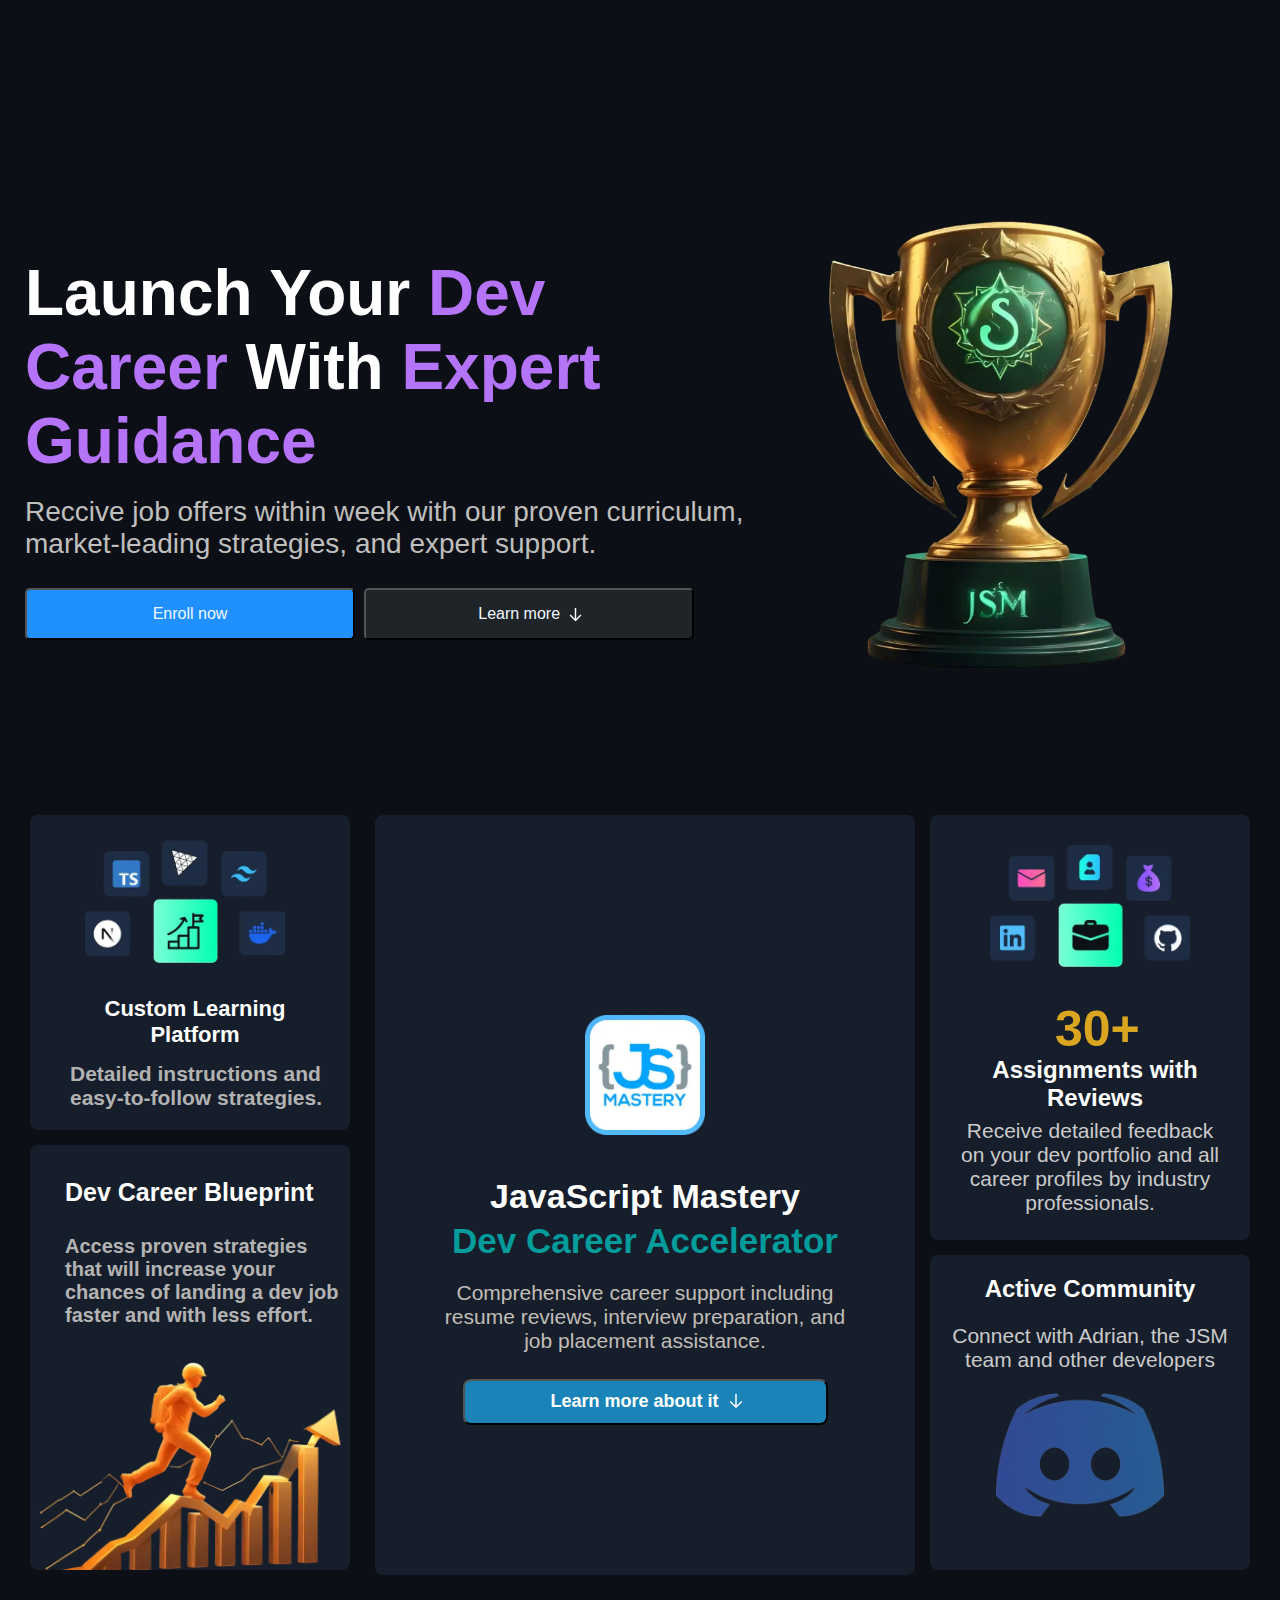
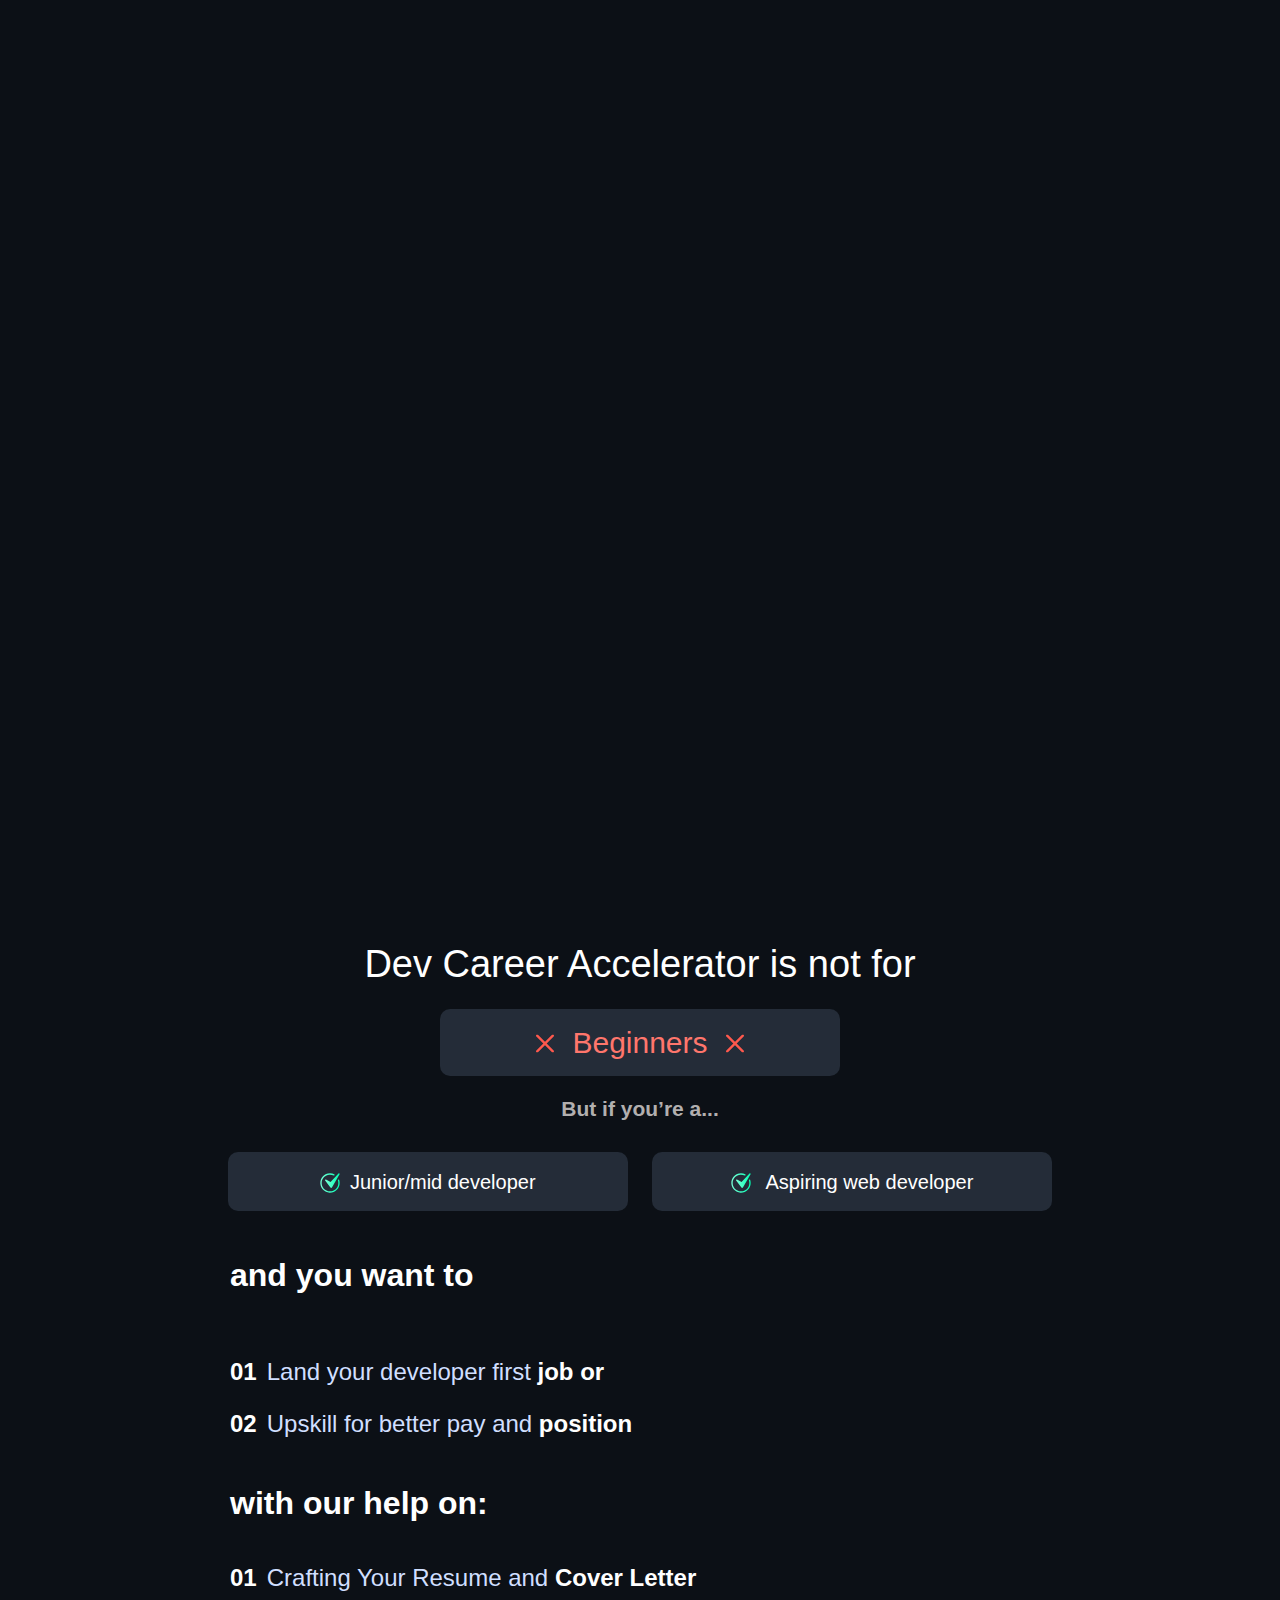
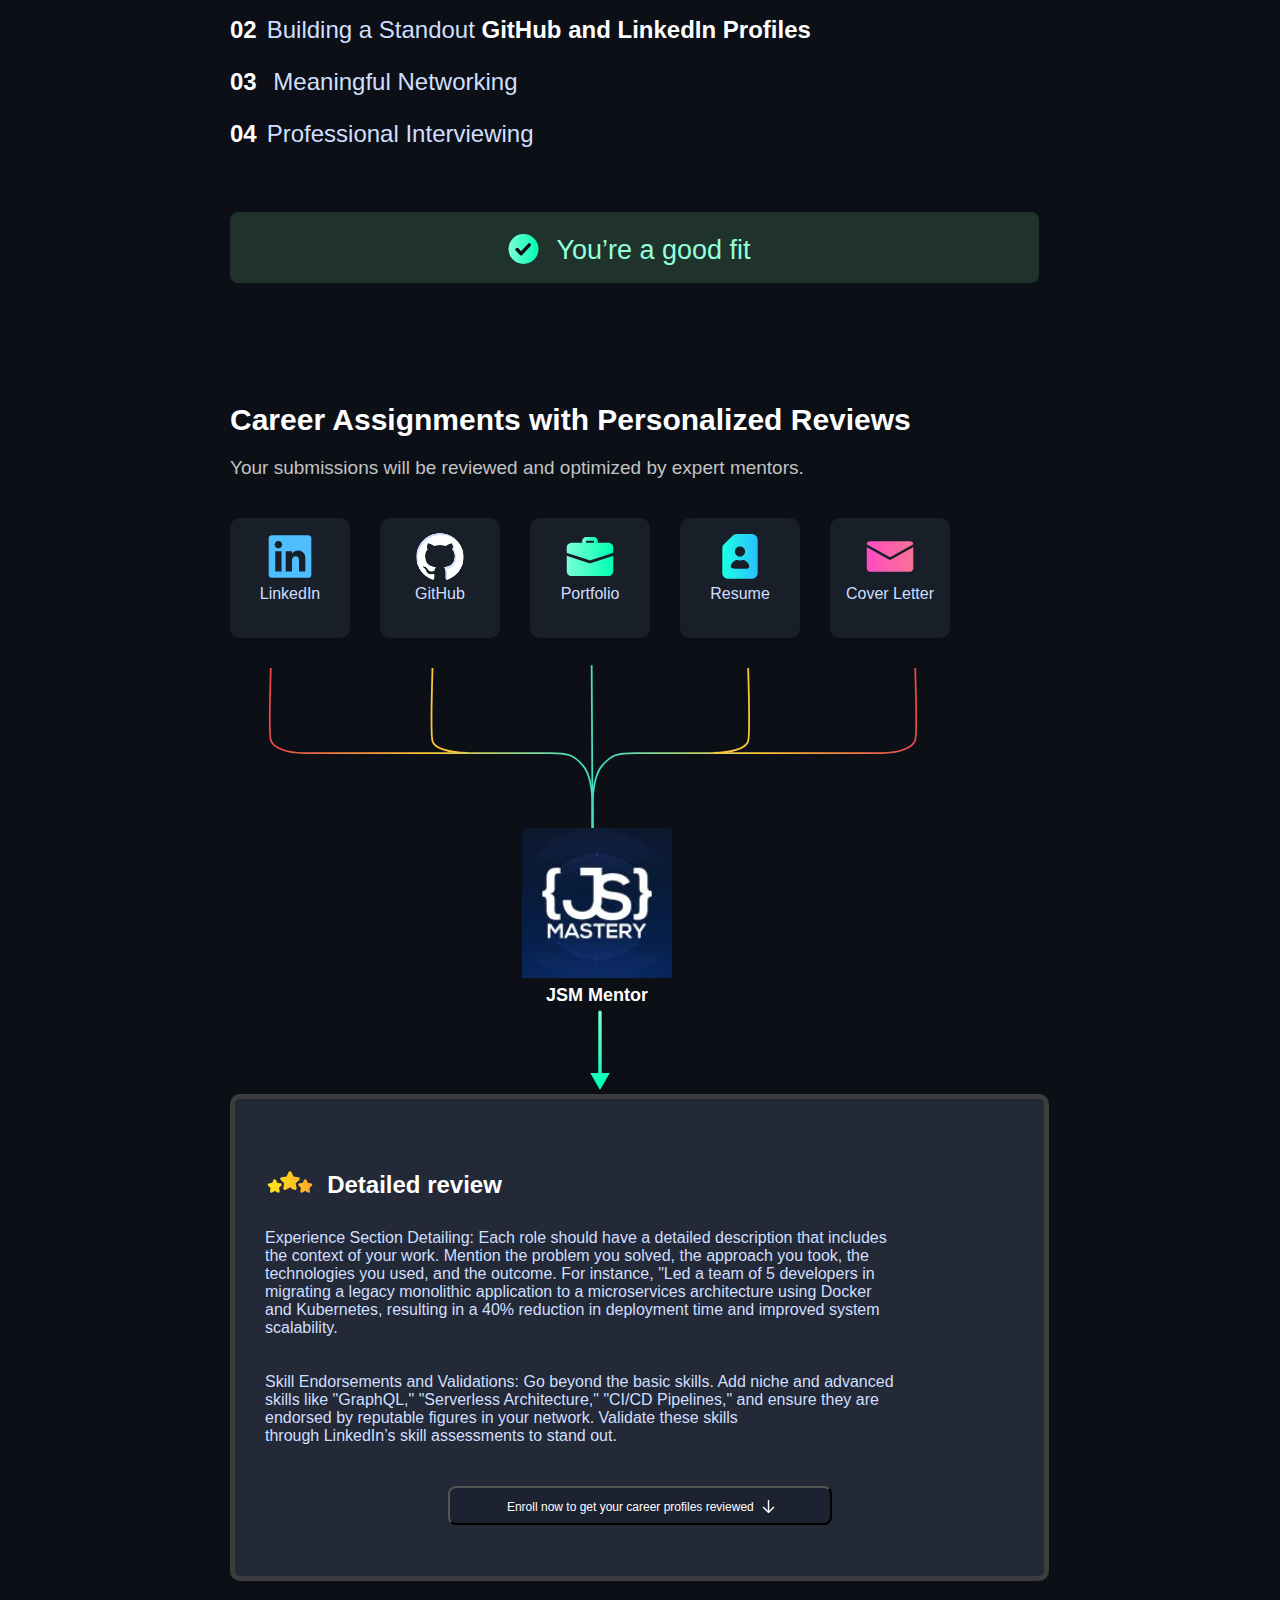
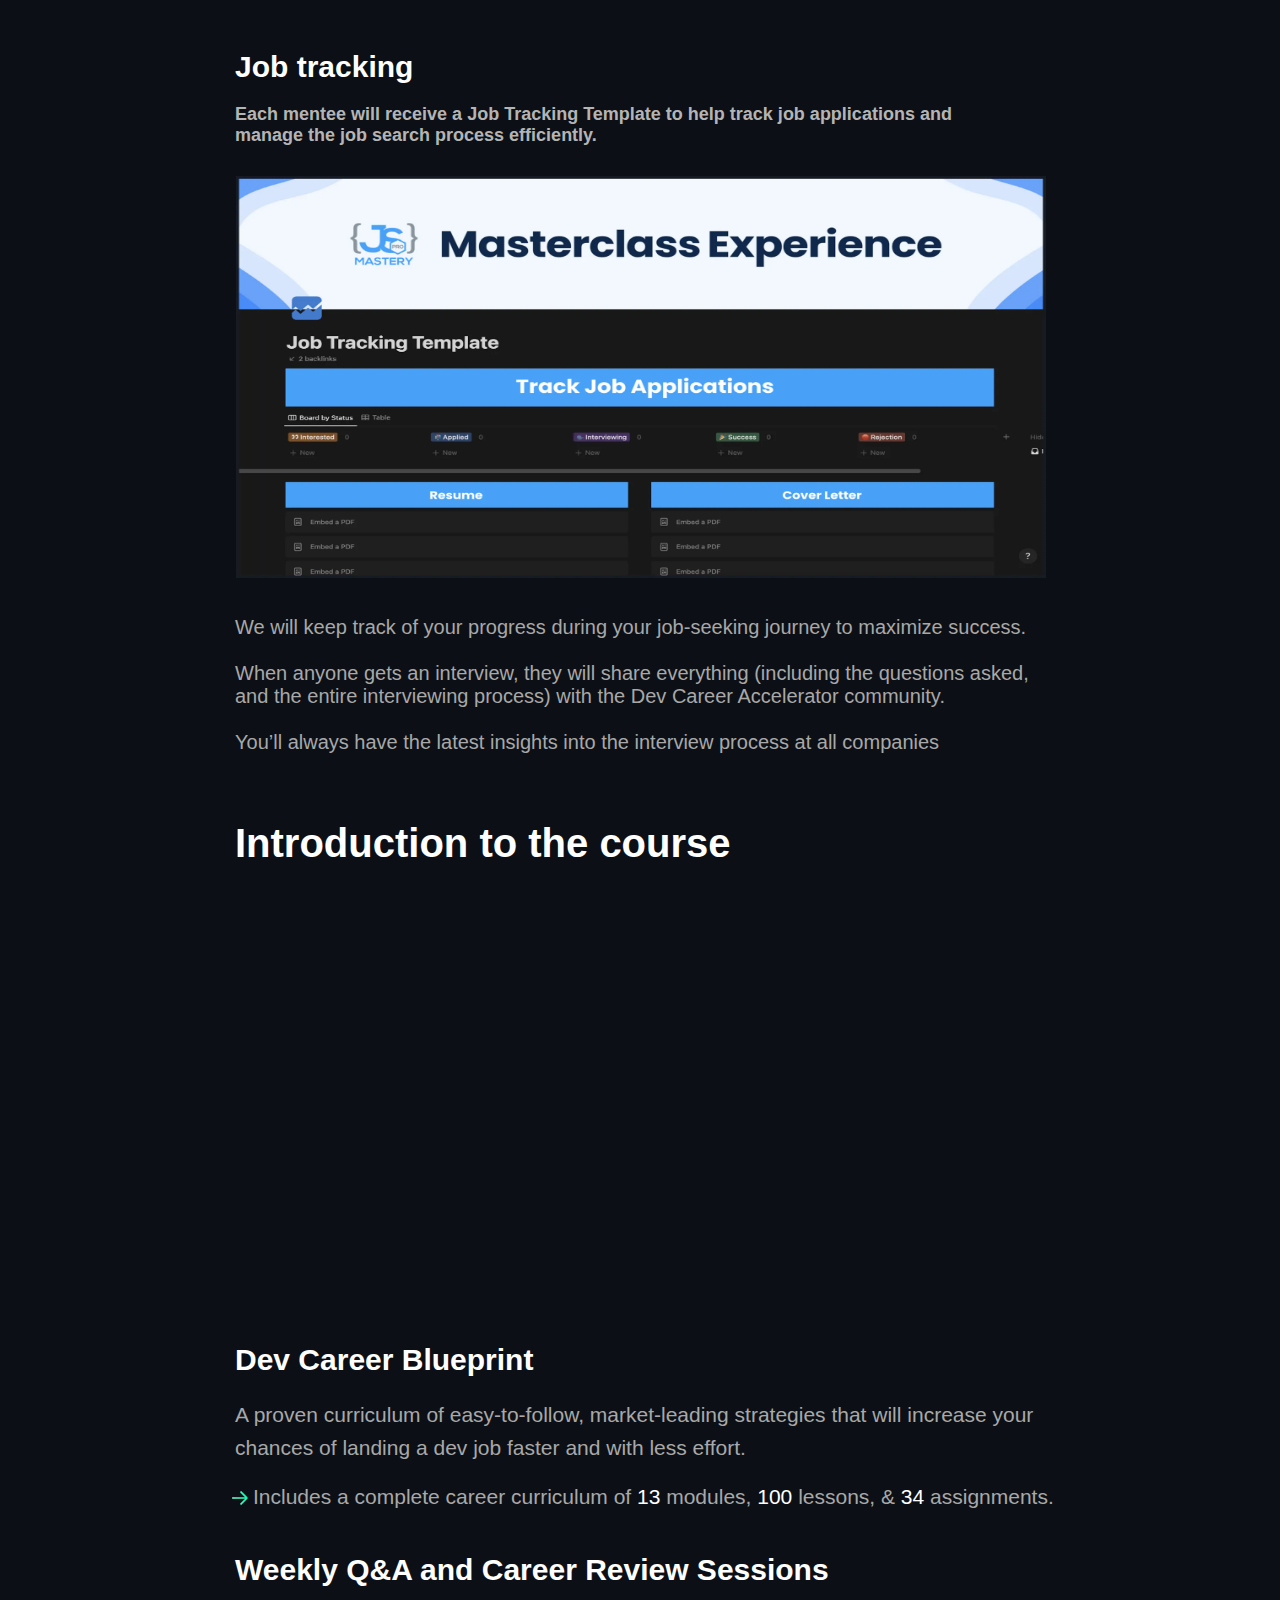
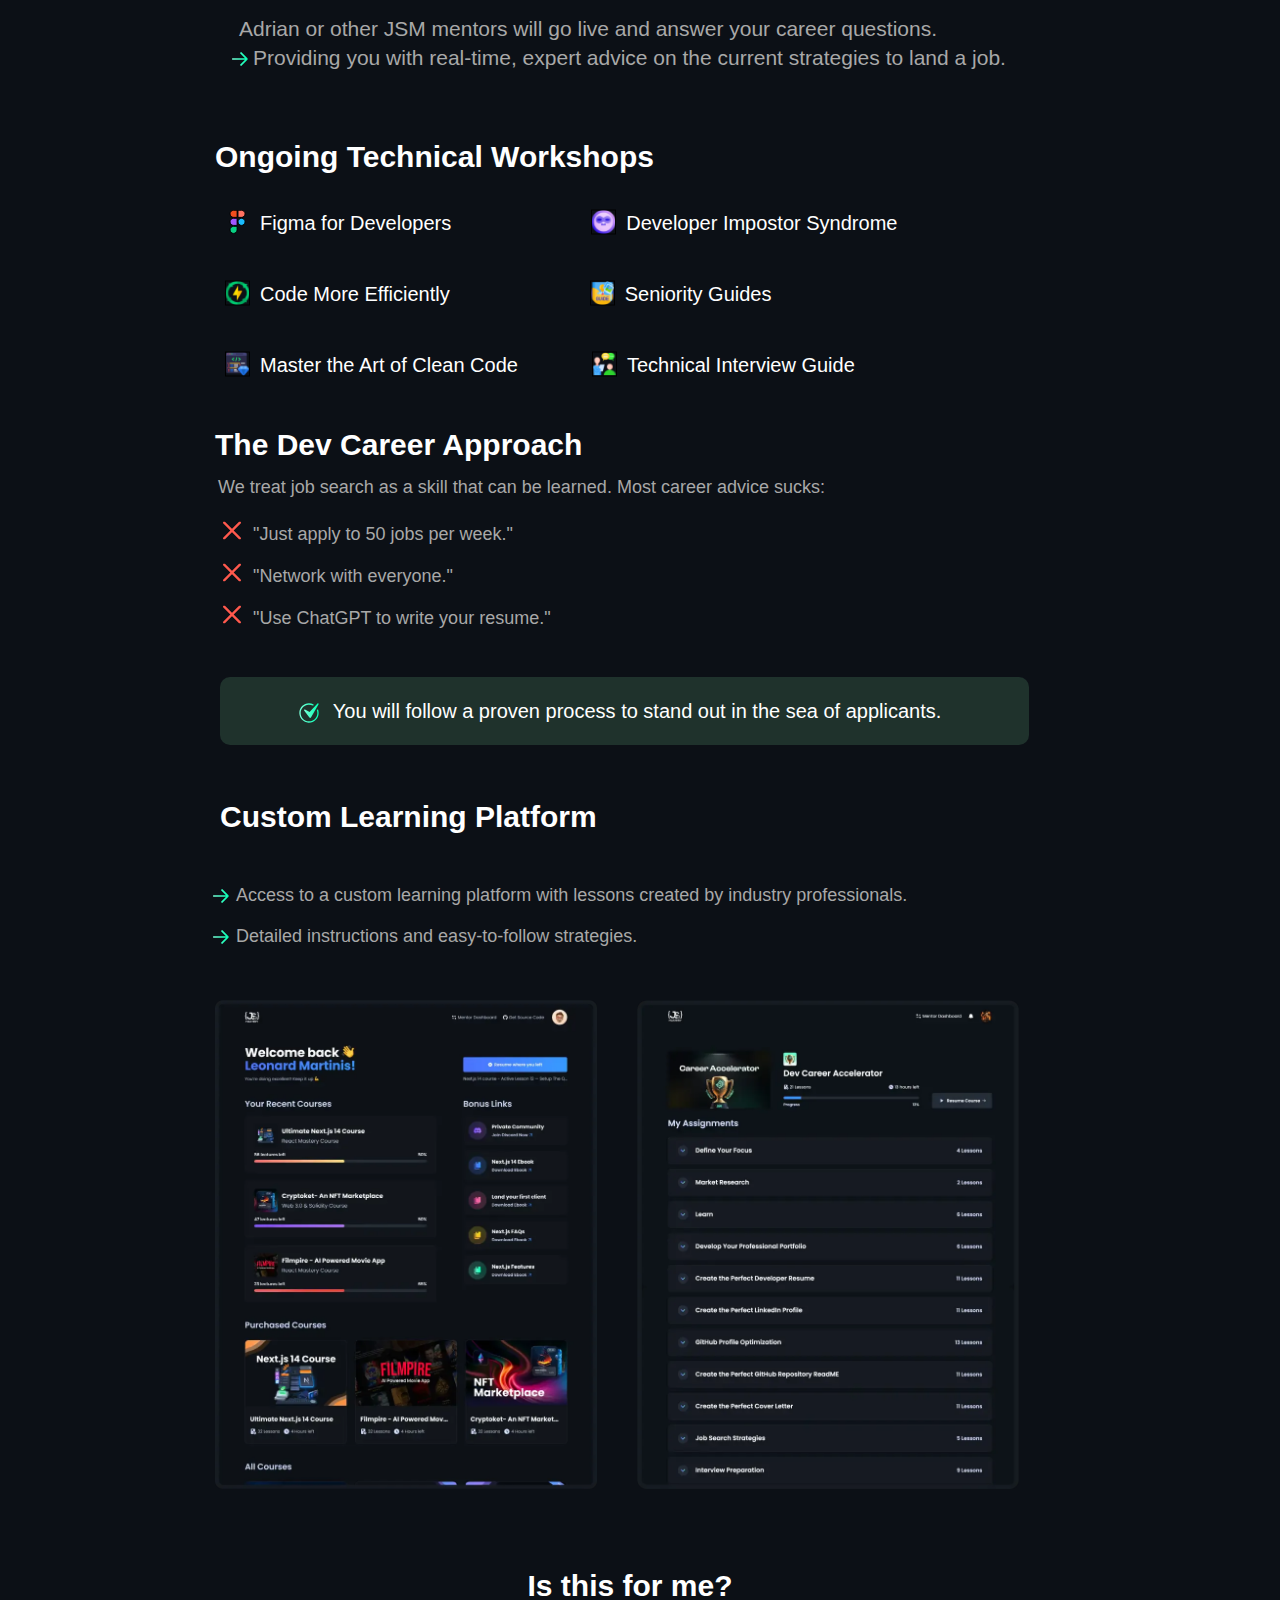
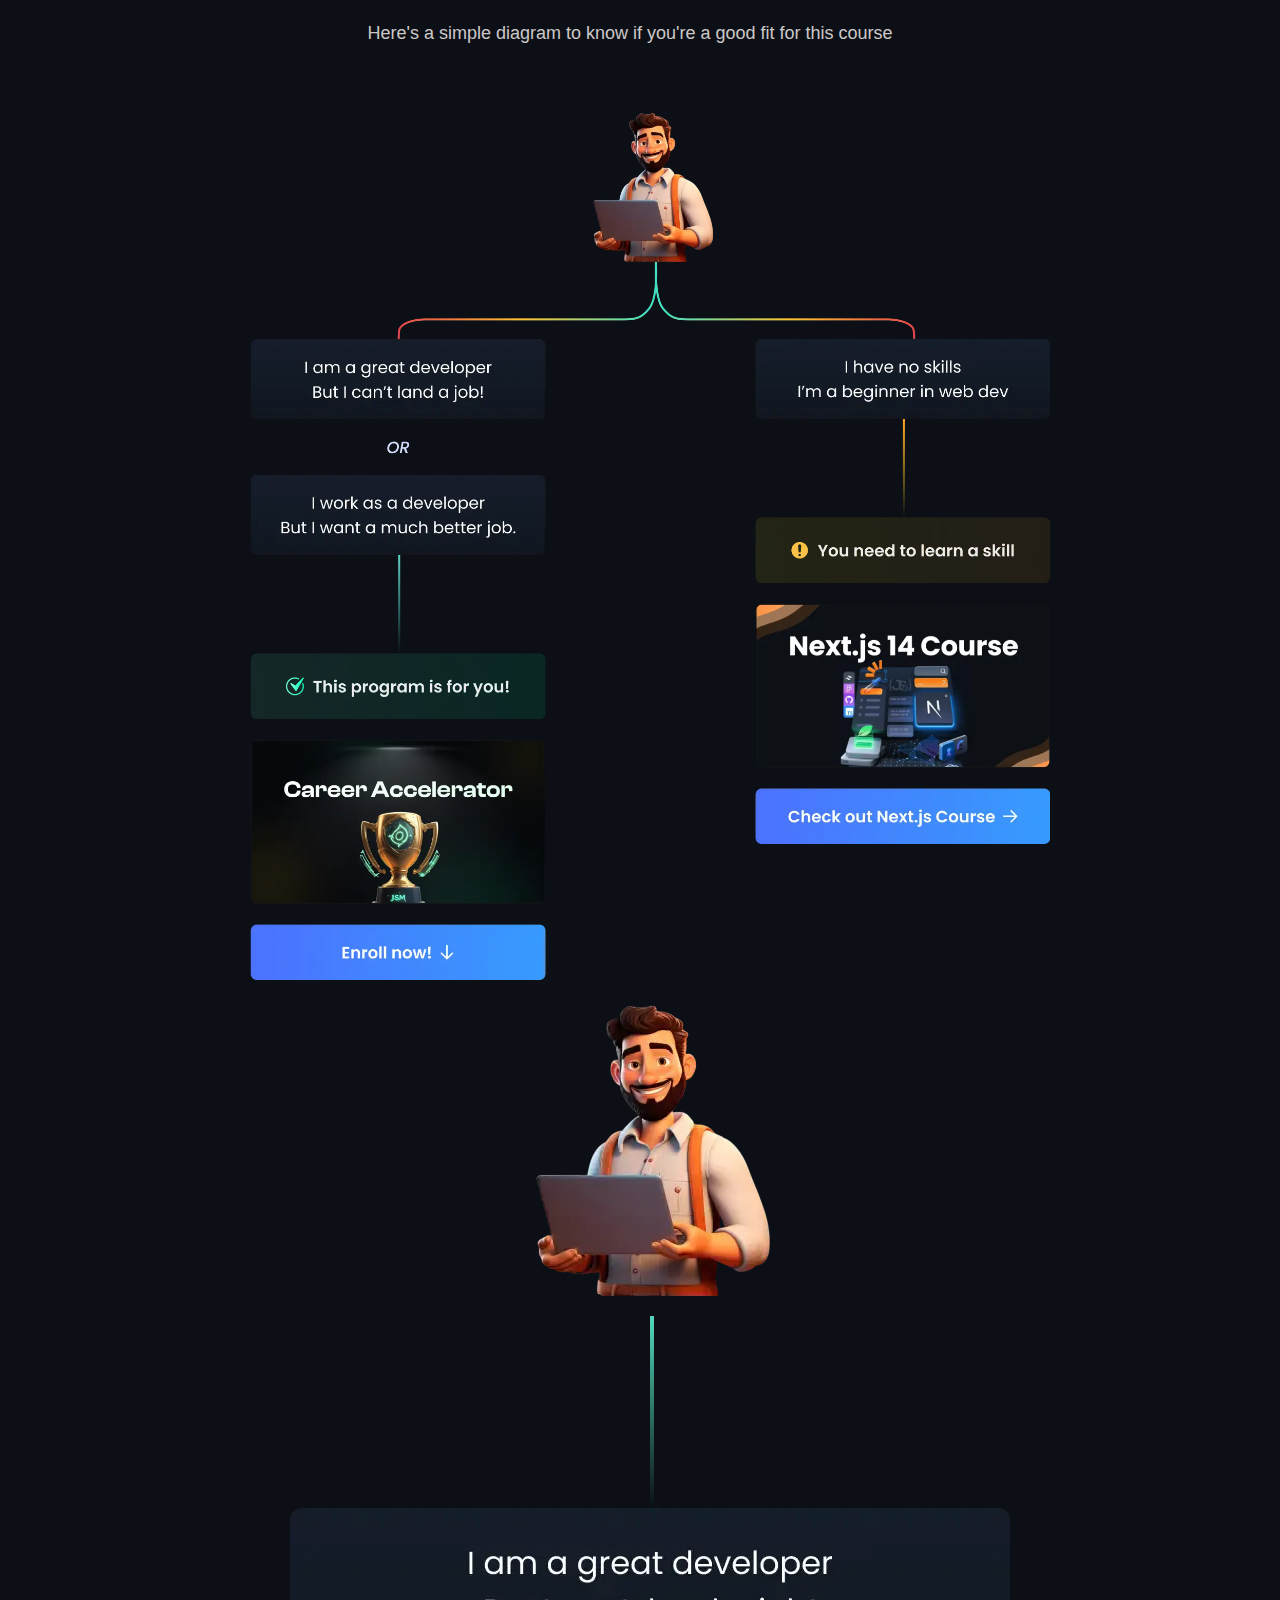
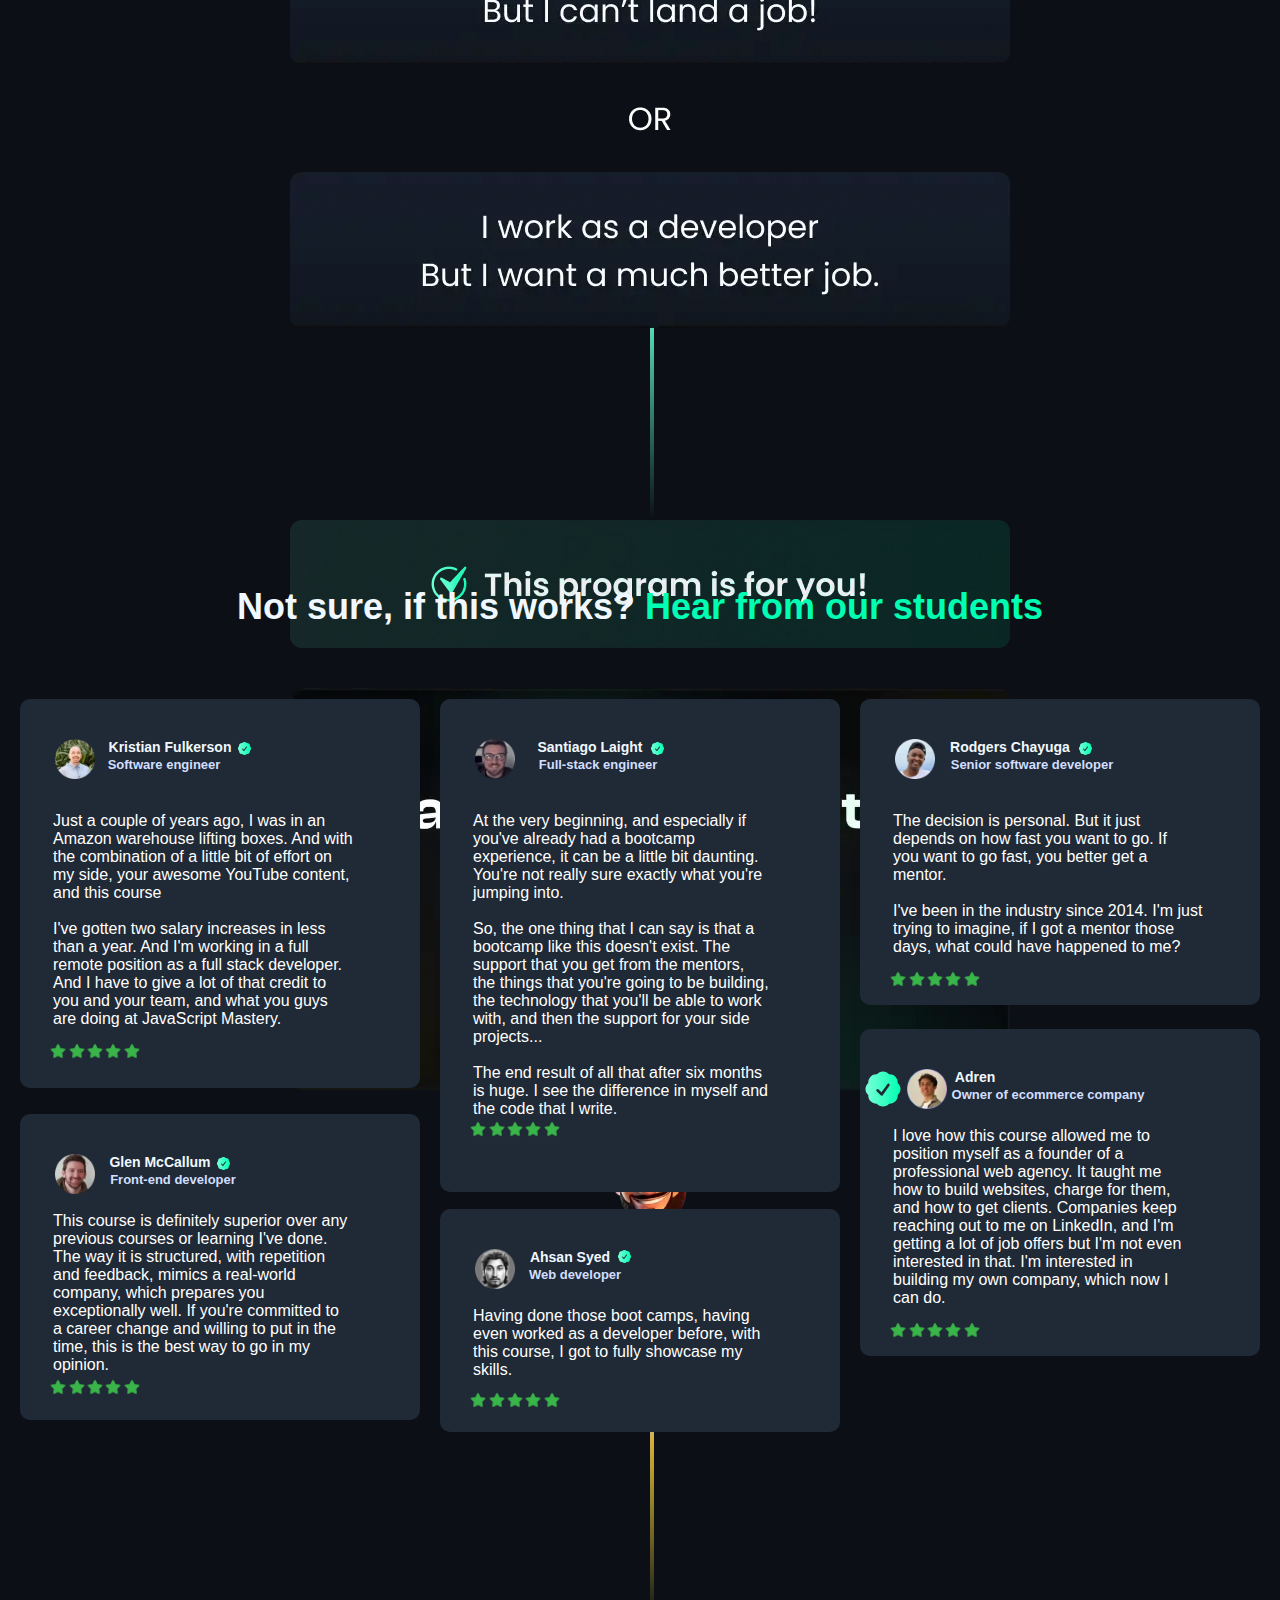
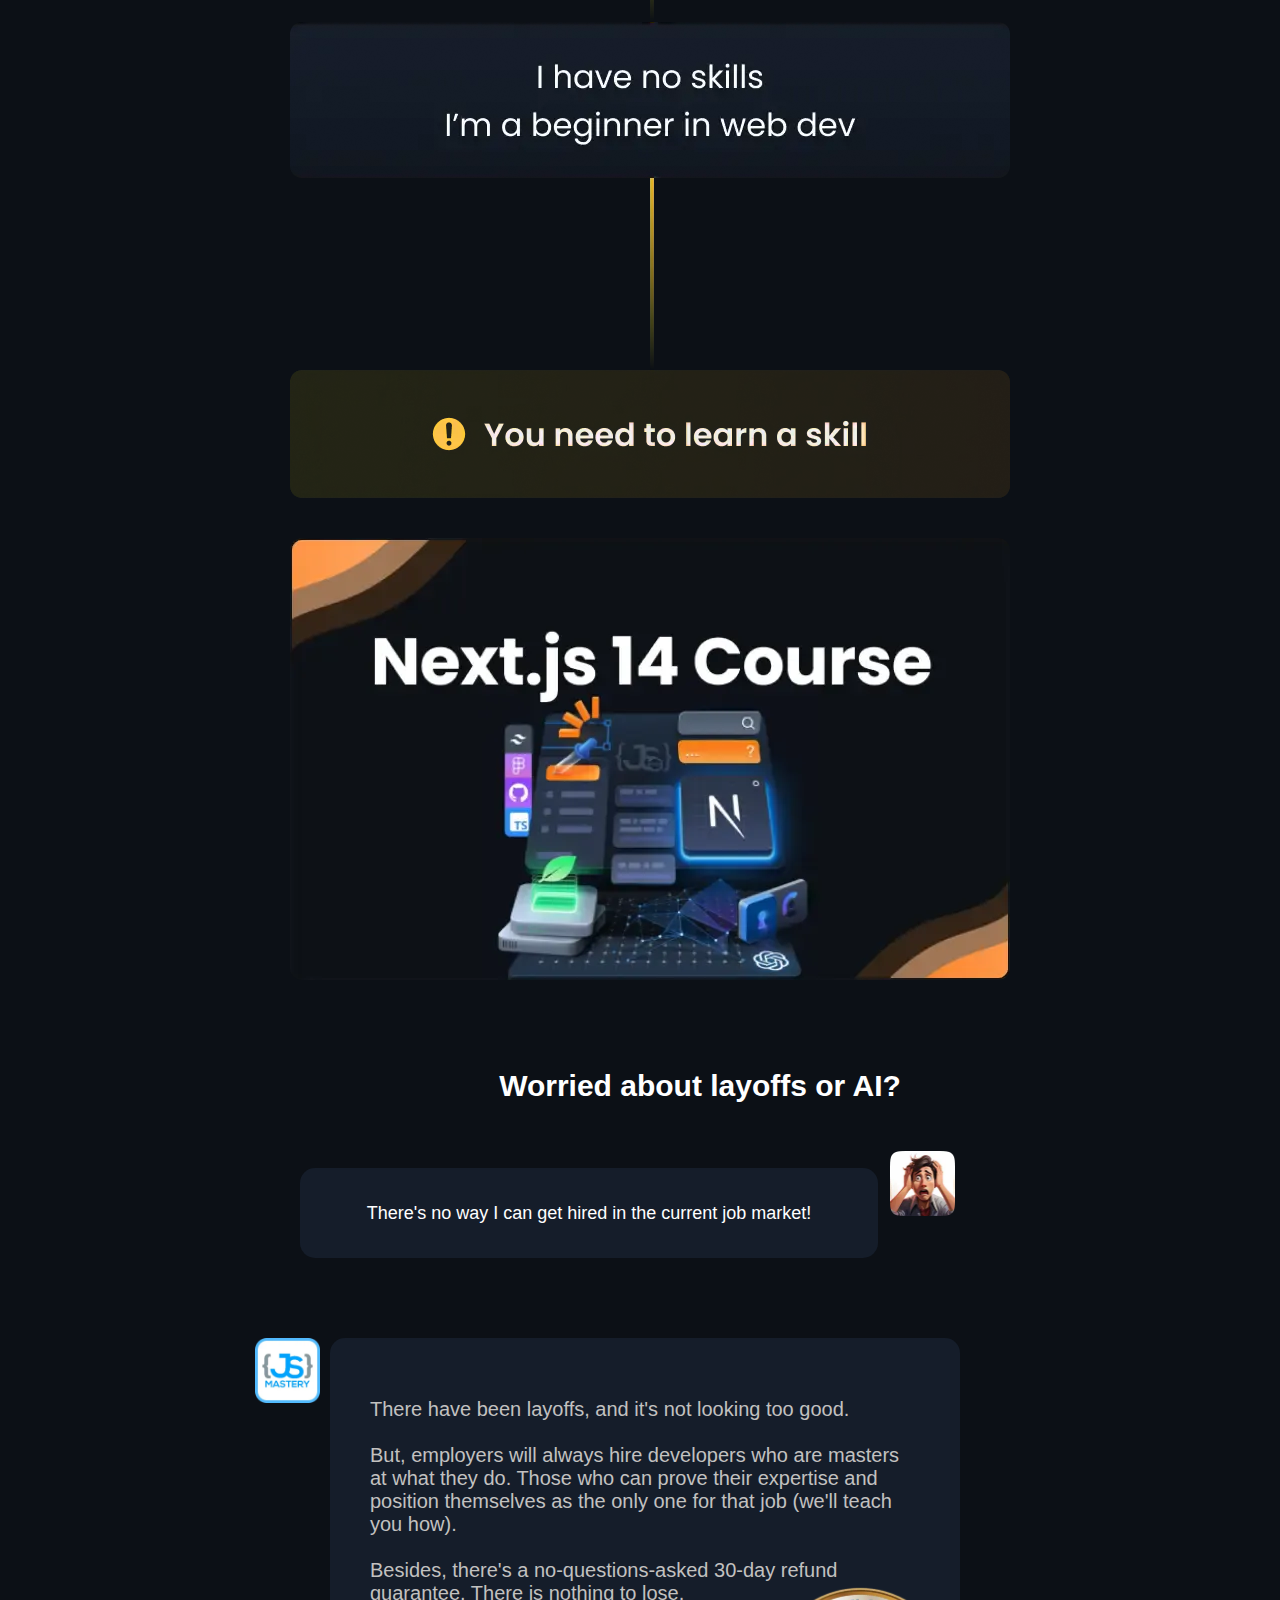
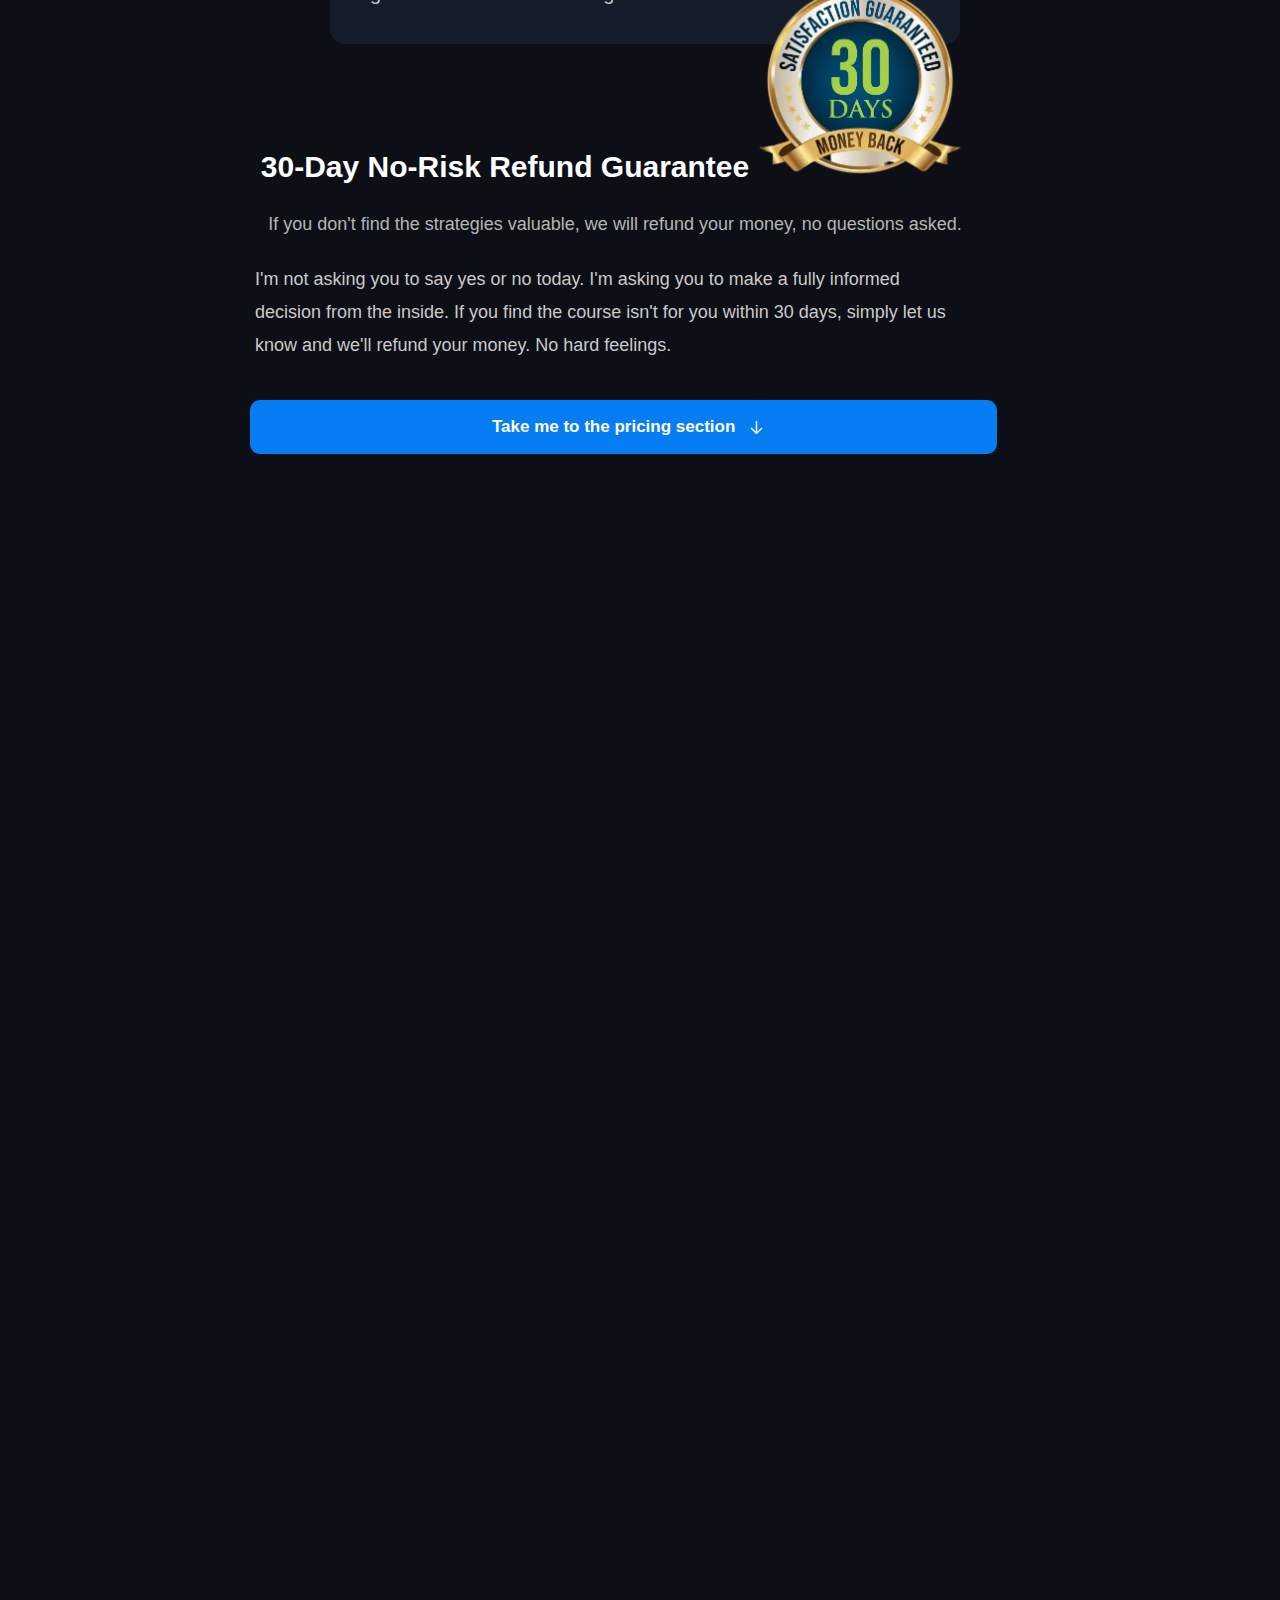
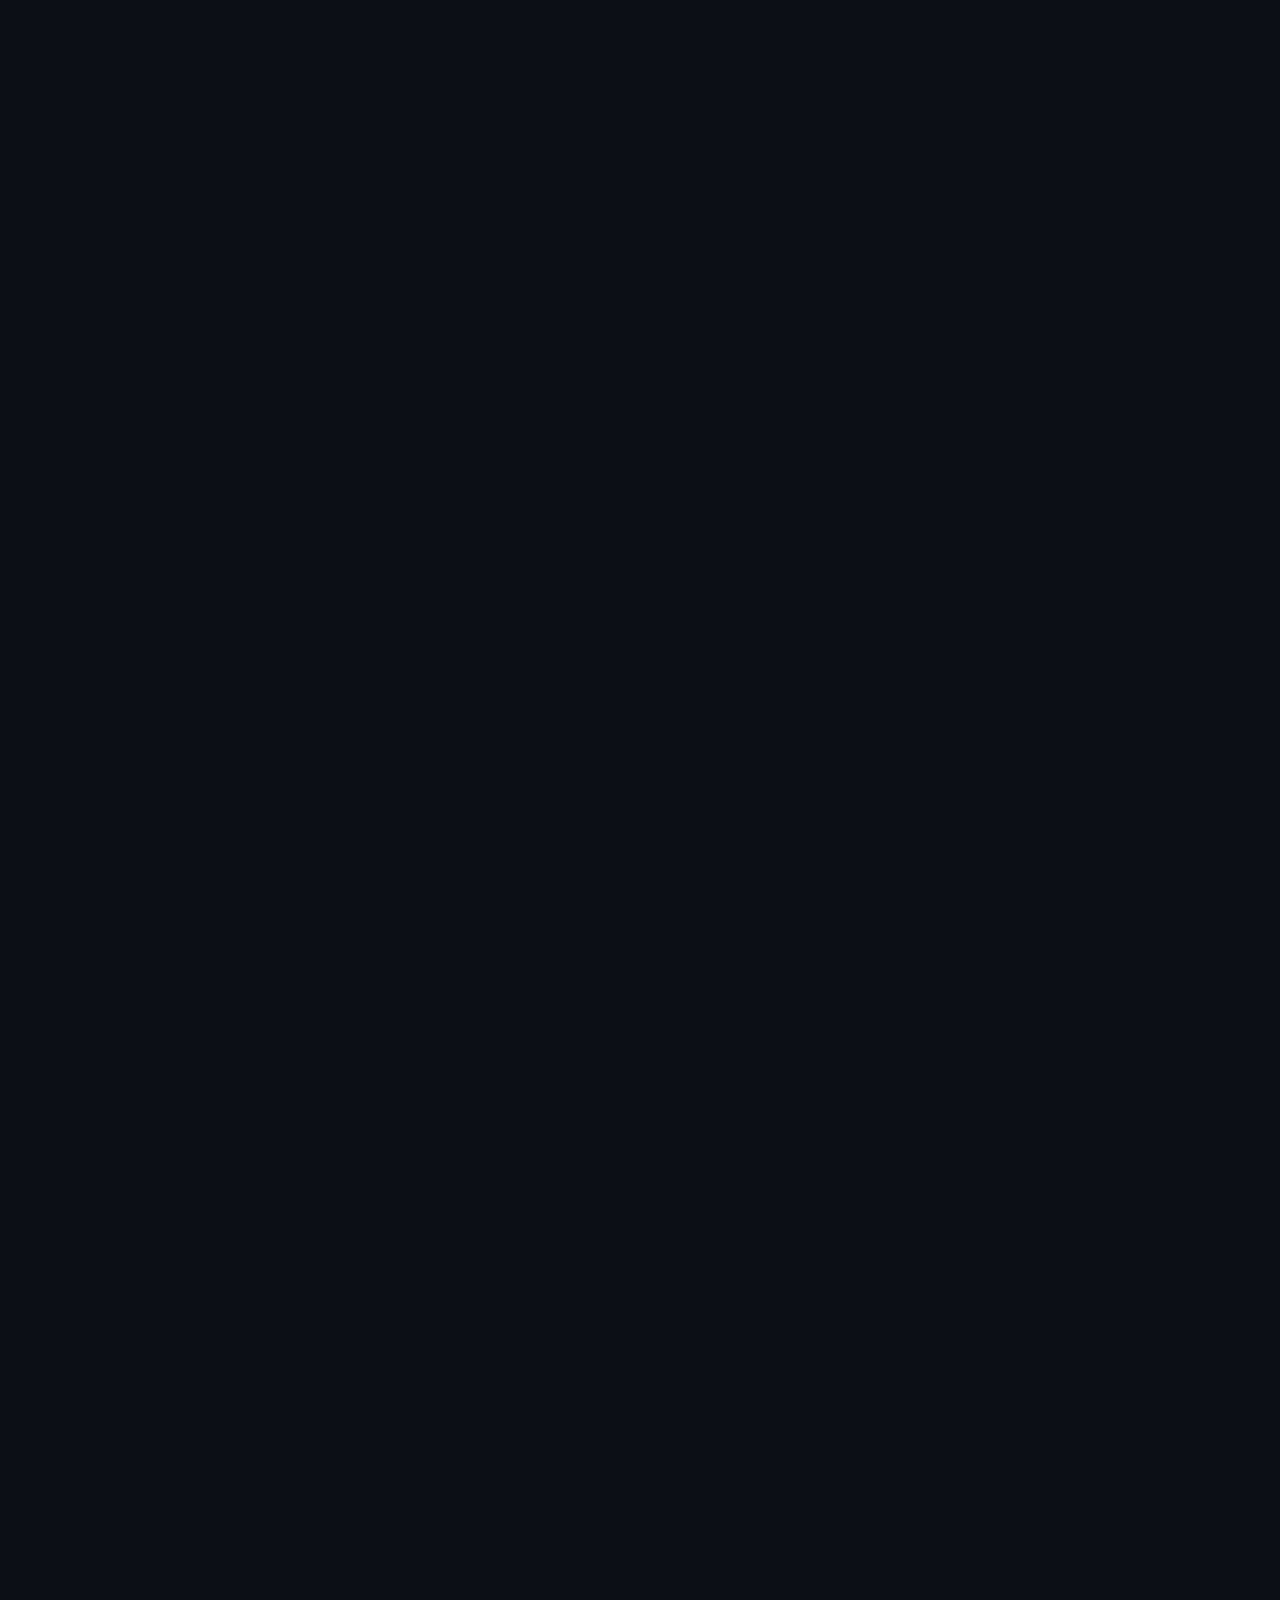
==== commit 69cd4f17: "changes" ====
--- a/devCarerAcc.html
+++ b/devCarerAcc.html
@@ -189,7 +189,7 @@
             <img src="img/jsm-masterclass.webp" class="msclas" alt="">
         </div>
 
-        <!--
+        
         <div class="vid">
             <p>We will keep track of your progress during your job-seeking journey to maximize success. <br> <br>
 
@@ -198,7 +198,7 @@
 
                 You’ll always have the latest insights into the interview process at all companies </p>
             <h1>Introduction to the course</h1>
-            <iframe width="809" height="445" src="https://www.youtube.com/embed/K1Bt07lT77k?si=7KADRyTV3JTf0Dj6"
+            <iframe class="ifr" width="809" height="445" src="https://www.youtube.com/embed/K1Bt07lT77k?si=7KADRyTV3JTf0Dj6"
                 title="YouTube video player" frameborder="0"
                 allow="accelerometer; autoplay; clipboard-write; encrypted-media; gyroscope; picture-in-picture; web-share"
                 referrerpolicy="strict-origin-when-cross-origin" allowfullscreen></iframe>
@@ -216,9 +216,11 @@
                 Weekly Q&A and Career Review Sessions
             </h2>
             <p class="pg1">Adrian or other JSM mentors will go live and answer your career questions.</p>
-            <span><img src="img/arrow-right-green.svg" alt="">Providing you with real-time, expert advice on the current
+            <span ><img src="img/arrow-right-green.svg" alt="">Providing you with real-time, expert advice on the current
                 strategies to land a job.</span>
         </div>
+
+         
         <div class="fig">
             <h1>Ongoing Technical Workshops</h1>
             <div class="logs">
@@ -263,7 +265,9 @@
         <div class="sec3-sec2">
             <h1>Is this for me?</h1>
             <p>Here's a simple diagram to know if you're a good fit for this course</p>
-            <img src="img/flow (1).webp" width="800px" alt="">
+            <img class="imga" src="img/flow (1).webp" width="800px" alt="">
+            <img src="img/dev-path (1).webp" alt="">
+            <img src="img/beginner-path.webp" alt="">
             <h2>Worried about layoffs or AI?</h2>
             <div class="job">
                 <p>There's no way I can get hired in the current job market!</p>
@@ -297,7 +301,7 @@
                 <p>Take me to the pricing section <img src="img/arrow-down.svg" alt=""></p>
             </div>
         </div>
-<!-- 
+
 
         <div class="boxs6">
             <h1>Not sure, if this works? <span style="color: #00ffb2;">Hear from our students</span></h1>
@@ -326,6 +330,7 @@
                     <img src="img/greenstar.png" width="30" alt="">
                 </div>
             </div>
+          
             <div class="box2">
                 <img src="img/verified.svg" alt="" class="ver">
                 <img src="img/santiago-laight.webp" alt="">
@@ -347,8 +352,7 @@
                     the code
                     that I write. <br><br>
                 </p>
-                `
-
+                
                 <div class="stars">
                     <img src="img/greenstar.png" width="30" alt="">
                     <img src="img/greenstar.png" width="30" alt="">
@@ -464,7 +468,7 @@
                 </div>
             </div>
         </div>
-
+  <!-- 
 
         <div class="exe">
             <img src="img/trustpilot.webp" alt="">
--- a/style1.css
+++ b/style1.css
@@ -937,7 +937,7 @@
     width: 578px;
     height: 90px;
     color: white;
-    background-color: rgb(32, 41, 54);
+    background-color: #151D2A;
     font-size: 18px;
     position: relative;
     top: 140px;
@@ -976,7 +976,7 @@
     position: relative;
     top: 200px;
     right: -30px;
-    background-color: rgb(32, 41, 54);
+    background-color: #151D2A;
     border-radius: 15px;
 
 }
@@ -1324,6 +1324,7 @@
     position: relative;
     top: 3000px;
 }
+
 
 .sec3>.boxs6>h1 {
     position: absolute;
@@ -2841,8 +2842,6 @@
     left: 650px;
     border-radius: 20px;
     color: #D0DFFF;
-
-
 }
 
 .sec5>.box2>img {
@@ -3799,8 +3798,749 @@
 }
 
 
-}
-
-
-
-
+
+
+.sec3>.vid {
+    color: rgb(168, 168, 168);
+    position: relative;
+    top: 600px;
+    left: 30px;
+    width: 350px;
+    font-size: 20px;
+    text-align: left;
+
+}
+
+.sec3>.vid>.ifr{
+    width: 350px;
+    height: 200px;
+    position: relative;
+    top: 70px;
+   
+}
+
+.sec3>.vid >p{
+    width: 350px;
+    position: relative;
+   
+}
+
+.sec3>.vid>h1 {
+    width: 350px;
+    font-size: 30px;
+    color: white;
+    position: relative;
+    top: 40px;
+   
+}
+
+
+
+.sec3>.pg>.pg1>span {
+    color: rgb(168, 168, 168);
+    font-size: 21px;
+    position: relative;
+}
+
+.sec3>.pg>h2 {
+    position: relative;
+    top: 20px;
+    color: white;
+    font-size: 30px;
+}
+
+.sec3>.pg>.pg1 {
+    color: rgb(168, 168, 168);
+    font-size: 21px;
+    line-height: 33px;
+    position: relative;
+    top: 20px;
+    left: 4px;
+}
+
+
+
+.sec3>.pg {
+    color: white;
+    position: relative;
+    top:720px;
+    text-align: left;
+    left: 35px;
+    width: 350px;
+
+}
+
+.sec3>.pg>h1 {
+    color: white;
+    font-size: 30px;
+
+}
+
+.sec3>.pg>p {
+    color: rgb(168, 168, 168);
+    font-size: 21px;
+    line-height: 33px;
+    width: 320px;
+    text-align: left;
+}
+
+.sec3>.pg>span {
+    color: rgb(168, 168, 168);
+    font-size: 21px;
+    position: relative;
+
+
+}
+
+.sec3>.pg>span>img {
+    position: relative;
+    right: 4px;
+    top: 3px;
+}
+
+
+.sec3>.pg>.pg1>span {
+    color: rgb(168, 168, 168);
+    font-size: 21px;
+    position: relative;
+
+}
+
+.sec3>.pg>h2 {
+    position: relative;
+    top: 20px;
+    color: white;
+    width: 350px;
+    font-size: 28px;
+}
+
+.sec3>.pg>.pg1 {
+    color: rgb(168, 168, 168);
+    font-size: 21px;
+    line-height: 33px;
+    position: relative;
+    top: 20px;
+    left: 4px;
+}
+
+
+
+
+
+.sec3>.fig {
+    color: white;
+    position: relative;
+    top: 760px;
+    text-align: left;
+    left: 55px;
+    width: 350px;
+
+}
+
+.sec3>.fig>.logs {
+    display: inline;
+    width: 350px;
+
+
+}
+
+.sec3>.fig>.logs>p {
+    position: relative;
+    top: 10px;
+    right: px;
+    font-size: 20px;
+}
+
+.sec3>.fig>.logs>p>img {
+    position: relative;
+    top: 5px;
+    right: 10px;
+}
+
+.sec3>.fig>h1 {
+    font-size: 30px;
+}
+
+.sec3>.fig>.logs>.logs-p {
+    position: relative;
+    left: 0px;
+}
+
+.sec3>.fig>.logs>.logs-ps {
+    position: relative;
+    left: 0px;
+}
+
+.sec3>.fig>h1 {
+    color: white;
+    position: relative;
+    font-size: 30px;
+    top: 20px;
+    right: 20px;
+}
+
+.sec3>.fig>p {
+    color: rgb(168, 168, 168);
+    position: relative;
+    top: 15px;
+    right: 17px;
+    font-size: 18px;
+}
+
+.sec3>.fig>.psd {
+    position: relative;
+    top: 20px;
+    font-size: 18px;
+    left: 0px;
+
+}
+
+.sec3>.fig>.psd>img {
+    position: relative;
+    right: 12px;
+}
+
+.sec3>.fig>button {
+    width: 350px;
+    color: white;
+    font-size: 16px;
+    height: 68px;
+    background-color: rgb(31, 50, 44);
+    position: relative;
+    top: 50px;
+    left: -28px;
+    border-radius: 10px;
+    border: none;
+}
+
+.sec3>.fig>button>img {
+    position: relative;
+    top: 5px;
+    right: 9px;
+}
+
+.sec3>.fig>h6 {
+    color: white;
+    font-size: 30px;
+    position: relative;
+    top: 35px;
+    right: 15px;
+}
+
+.sec3>.fig>p>.ra {
+    position: relative;
+    top: 4px;
+    right: 6px;
+}
+
+.sec3>.fig>p {
+    font-size: 18px;
+}
+
+
+.imgs {
+    display: inline;
+    position: relative;
+    right: 60px;
+    top: 50px;
+}
+
+.imgs>img {
+    width: 350px;
+    height: 392;
+    margin-left: 0px;
+    position: relative;
+    left: 30px;
+}
+
+
+
+
+
+
+
+
+.sec3-sec2 {
+    width: 300px;
+    height: 500px;
+    position: relative;
+    top: 850px;
+    left:100px;
+    color: white;
+}
+
+.sec3-sec2>img {
+    position: relative;
+    right: 80px;
+    width: 350px;
+    top: 40px;
+}
+
+.sec3-sec2>h2 {
+    font-size: 36px;
+    color: white;
+    position: relative;
+    top: 100px;
+    left: -40px;
+    width: 300px;
+}
+.sec3-sec2>.imga {
+    display: none;
+}
+.sec3-sec2>.jsm {
+    width: 290px;
+    height: 486px;
+    position: relative;
+    top: 200px;
+    right: 20px;
+    background-color: #151D2A;
+    border-radius: 15px;
+
+}
+
+.sec3-sec2>.jsm>p {
+    justify-content: center;
+    text-align: left;
+    position: relative;
+    left: 10px;
+    top: 30px;
+    width: 270px;
+    text-align: left;
+    font-size: 20px;
+    color: rgb(194, 193, 192);
+}
+
+.sec3-sec2>.jsm>img {
+    width: 48px;
+    height: 48px;
+    position: absolute;
+    left: -55px;
+}
+
+.sec3-sec2>.jsm>.nd {
+    width: 219px;
+    height: 219px;
+    position: absolute;
+    left: 20px;
+    bottom: -300px;
+}
+
+.sec3-sec2>.jsm>h2 {
+    position: relative;
+    top: 380px;
+    font-size: 30px;
+    right: 50px;
+    width: 350px;
+}
+
+.sec3-sec2>span {
+    width: 340px;
+    position: relative;
+    top: 670px;
+    text-align: center;
+    font-size: 18px;
+    right: 75px;
+    color: rgb(181, 181, 181);
+
+
+}
+
+.sec3-sec2>.sp {
+    position: relative;
+    top: 700px;
+    width: 320px;
+    right: 45px;
+    font-size: 18px;
+    line-height: 33px;
+    text-align: left;
+}
+
+.sec3-sec2>.box-btn {
+    width: 350px;
+    height: 54px;
+    background-color: #3A96FF;
+    position: relative;
+    top: 700px;
+    border-radius: 10px;
+    right: 70px;
+
+}
+
+.sec3-sec2>.box-btn>p {
+    font-size: 17px;
+    position: relative;
+    top: 17px;
+    font-weight: bolder;
+}
+
+.sec3-sec2>.box-btn>p>img {
+    width: 15px;
+    height: 15px;
+    position: relative;
+    left: 9px;
+    top: 3px;
+}
+
+
+
+
+
+
+.job {
+    width: 290px;
+    height: 70px;
+    color: white;
+    background-color: #151D2A;
+    font-size: 18px;
+    position: relative;
+    top: 140px;
+    right: 70px;
+    text-align: center;
+    border-radius: 15px;
+
+}
+
+.job>p {
+    text-align: center;
+    position: relative;
+    top: 15px;
+    left: 10px;
+    width: 250px;
+}
+
+.job>img {
+    width: 48px;
+    height: 48px;
+    position: absolute;
+    left: 297px;
+    bottom: 14px;
+    text-align: right;
+}
+
+
+
+
+
+.sec3>.boxs6 {
+    width: 100%;
+    color: aliceblue;
+    display: inline;
+    position: relative;
+    top: 3950px;
+}
+
+
+
+
+
+
+
+.sec3>.boxs6>h1 {
+    position: relative;
+    bottom: 70px;
+    width: 80%;
+    left: 45px;
+    font-size: 36px;
+}
+
+
+
+
+
+
+
+.sec3>.boxs6>.box1 {
+    width: 350px;
+    height: 389px;
+    background-color: rgb(32, 41, 54);
+   position: relative;
+   left: 1px;
+   bottom: 70px;
+    border-radius: 10px;
+}
+
+
+.sec3>.boxs6>.box1>.ver {
+    width: 15px;
+    height: 15px;
+    position: relative;
+    left: 0px;
+    top: 25px;
+}
+
+.sec3>.boxs6>.box1>img {
+    width: 40px;
+    height: 40px;
+    position: relative;
+    right: 130px;
+    top: 40px;
+}
+
+.sec3>.boxs6>.box1>h1 {
+    font-size: 14px;
+    position: relative;
+    right: 60px;
+    bottom: 3px;
+}
+
+.sec3>.boxs6>.box1>h3 {
+    font-size: 13px;
+    position: relative;
+    right: -15px;
+    bottom: 15px;
+    color: #D0DFFF;
+}
+
+
+
+
+
+.sec3>.boxs6>.box2 {
+    width: 350px;
+    height: 485px;
+    background-color: rgb(32, 41, 54);
+   position: relative;
+   left: 1px;
+   bottom:30px;
+    border-radius: 10px;
+
+}
+
+
+.sec3>.boxs6>.box2>.ver {
+    width: 15px;
+    height: 15px;
+    position: relative;
+    left: 0px;
+    top: 25px;
+}
+
+.sec3>.boxs6>.box2>img {
+    width: 40px;
+    height: 40px;
+    position: relative;
+    right: 130px;
+    top: 40px;
+}
+
+.sec3>.boxs6>.box2>h1 {
+    font-size: 14px;
+    position: relative;
+    right: 60px;
+    bottom: 3px;
+}
+
+.sec3>.boxs6>.box2>h3 {
+    font-size: 13px;
+    position: relative;
+    right: -15px;
+    bottom: 15px;
+    color: #D0DFFF;
+}
+
+
+
+.sec3>.boxs6>.box3 {
+    width: 350px;
+    height: 389px;
+    background-color: rgb(32, 41, 54);
+   position: relative;
+   left: 1px;
+   bottom: -20px;
+    border-radius: 10px;
+
+}
+
+
+.sec3>.boxs6>.box3>.ver {
+    width: 15px;
+    height: 15px;
+    position: relative;
+    left: 0px;
+    top: 25px;
+}
+
+.sec3>.boxs6>.box3>img {
+    width: 40px;
+    height: 40px;
+    position: relative;
+    right: 130px;
+    top: 40px;
+}
+
+.sec3>.boxs6>.box3>h1 {
+    font-size: 14px;
+    position: relative;
+    right: 60px;
+    bottom: 3px;
+}
+
+.sec3>.boxs6>.box3>h3 {
+    font-size: 13px;
+    position: relative;
+    right: -15px;
+    bottom: 15px;
+    color: #D0DFFF;
+}
+
+.sec3>.boxs6>.box4 {
+    width: 350px;
+    height: 389px;
+    background-color: rgb(32, 41, 54);
+   position: relative;
+   left: 1px;
+   top: 65px;
+    border-radius: 10px;
+
+}
+
+
+
+.sec3>.boxs6>.box4>.ver {
+    width: 15px;
+    height: 15px;
+    position: relative;
+    left: 0px;
+    top: 25px;
+}
+
+.sec3>.boxs6>.box4>img {
+    width: 40px;
+    height: 40px;
+    position: relative;
+    right: 130px;
+    top: 40px;
+}
+
+.sec3>.boxs6>.box4>h1 {
+    font-size: 14px;
+    position: relative;
+    right: 60px;
+    bottom: 3px;
+}
+
+.sec3>.boxs6>.box4>h3 {
+    font-size: 13px;
+    position: relative;
+    right: -15px;
+    bottom: 15px;
+    color: #D0DFFF;
+}
+.sec3>.boxs6>.box5 {
+    width: 350px;
+    height: 243px;
+    background-color: rgb(32, 41, 54);
+   position: relative;
+   left: 1px;
+   top: 110px;
+    border-radius: 10px;
+
+}
+
+
+.sec3>.boxs6>.box5>.ver {
+    width: 15px;
+    height: 15px;
+    position: relative;
+    left: 0px;
+    top: 25px;
+}
+
+.sec3>.boxs6>.box5>img {
+    width: 40px;
+    height: 40px;
+    position: relative;
+    right: 130px;
+    top: 40px;
+}
+
+.sec3>.boxs6>.box5>h1 {
+    font-size: 14px;
+    position: relative;
+    right: 60px;
+    bottom: 3px;
+}
+
+.sec3>.boxs6>.box5>h3 {
+    font-size: 13px;
+    position: relative;
+    right: -15px;
+    bottom: 15px;
+    color: #D0DFFF;
+}
+.sec3>.boxs6>.box6 {
+    width: 350px;
+    height: 389px;
+    background-color: rgb(32, 41, 54);
+   position: relative;
+   left: 1px;
+   top:150px;
+    border-radius: 10px;
+
+}
+
+.sec3>.boxs6>.box6>.ver {
+    width: 15px;
+    height: 15px;
+    position: relative;
+    left: 0px;
+    top: 25px;
+}
+
+.sec3>.boxs6>.box6>img {
+    width: 40px;
+    height: 40px;
+    position: relative;
+    right: 130px;
+    top: 40px;
+}
+
+.sec3>.boxs6>.box6>h1 {
+    font-size: 14px;
+    position: relative;
+    right: 60px;
+    bottom: 3px;
+}
+
+.sec3>.boxs6>.box6>h3 {
+    font-size: 13px;
+    position: relative;
+    right: -15px;
+    bottom: 15px;
+    color: #D0DFFF;
+}
+
+.sec3>.boxs6>.box6>.stars{
+    position: relative;
+    left: 30px;
+}
+.sec3>.boxs6>.box5>.stars{
+    position: relative;
+    left: 30px;
+}
+
+.sec3>.boxs6>.box4>.stars{
+    position: relative;
+    left: 30px;
+}
+.sec3>.boxs6>.box3>.stars{
+    position: relative;
+    left: 30px;
+}
+.sec3>.boxs6>.box2>.stars{
+    position: relative;
+    left: 30px;
+}
+.sec3>.boxs6>.box1>.stars{
+    position: relative;
+    left: 30px;
+}
+
+
+
+
+}
+
+
+
+
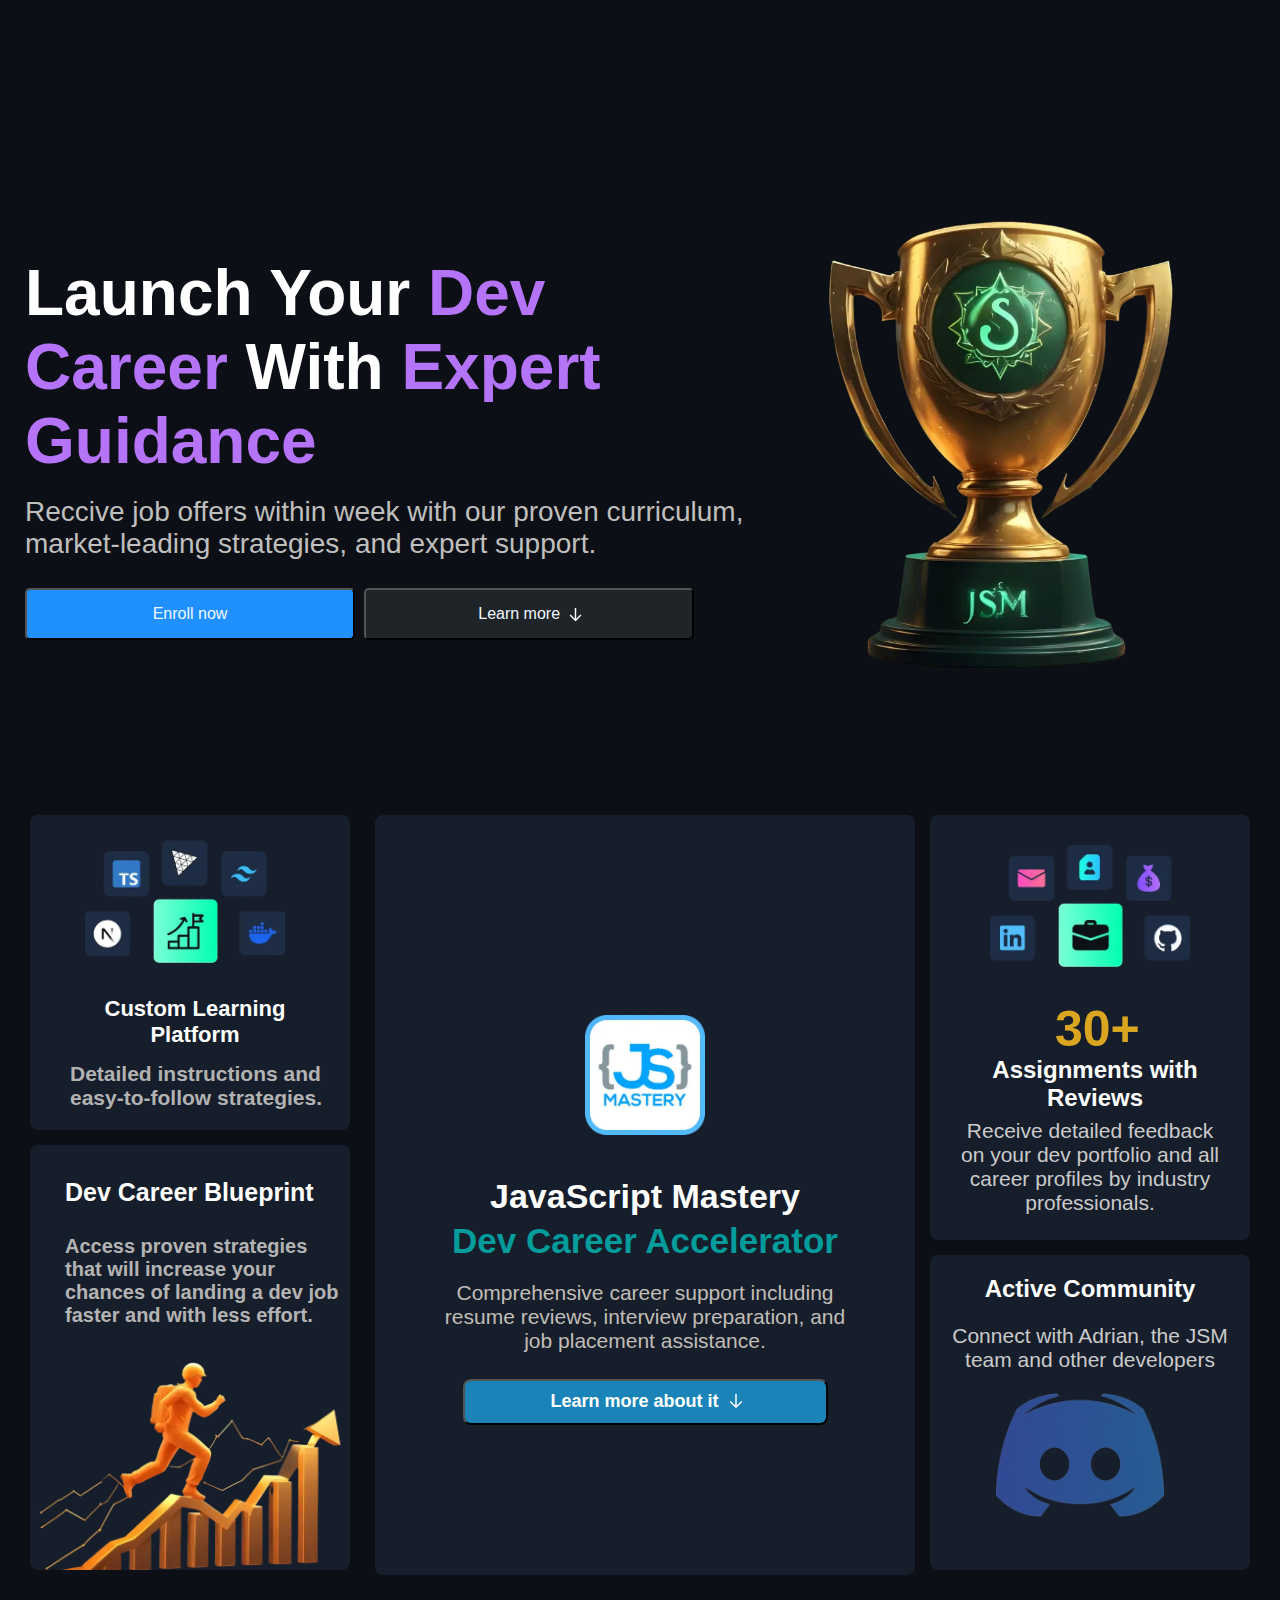
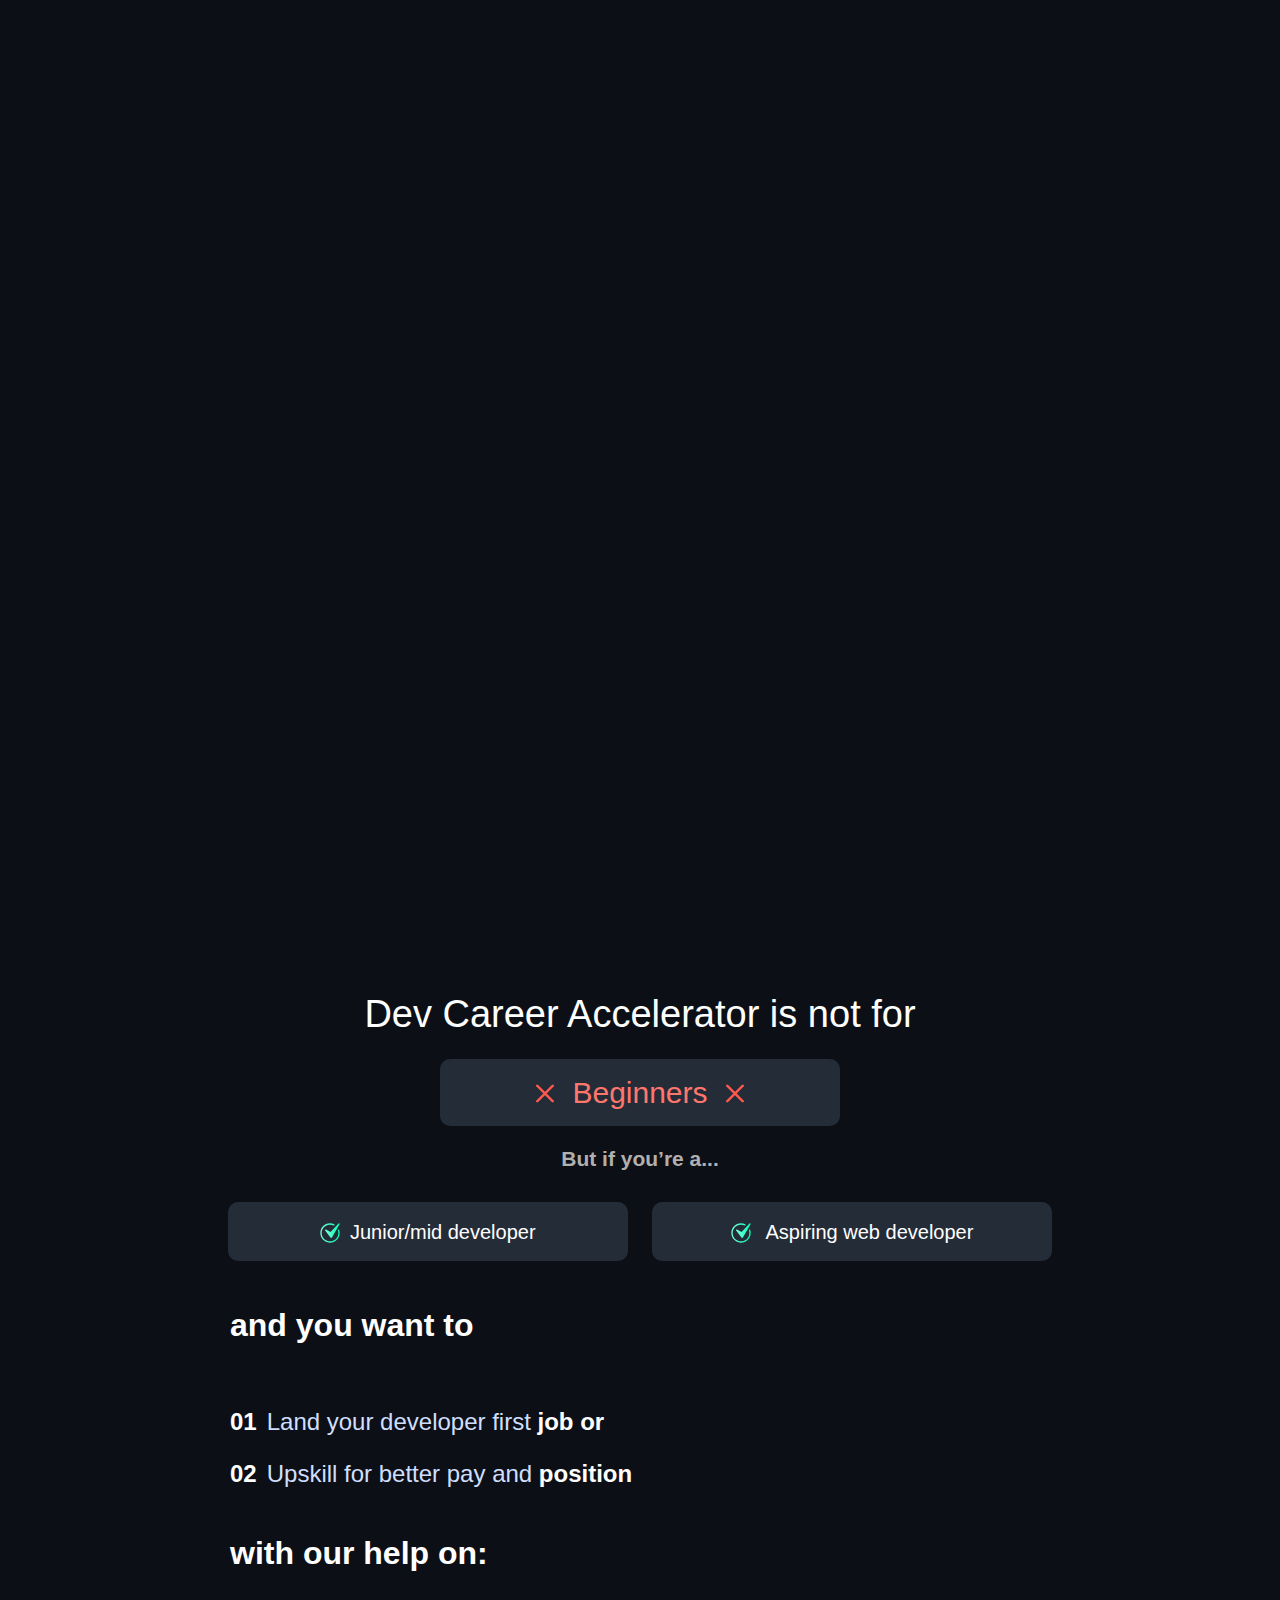
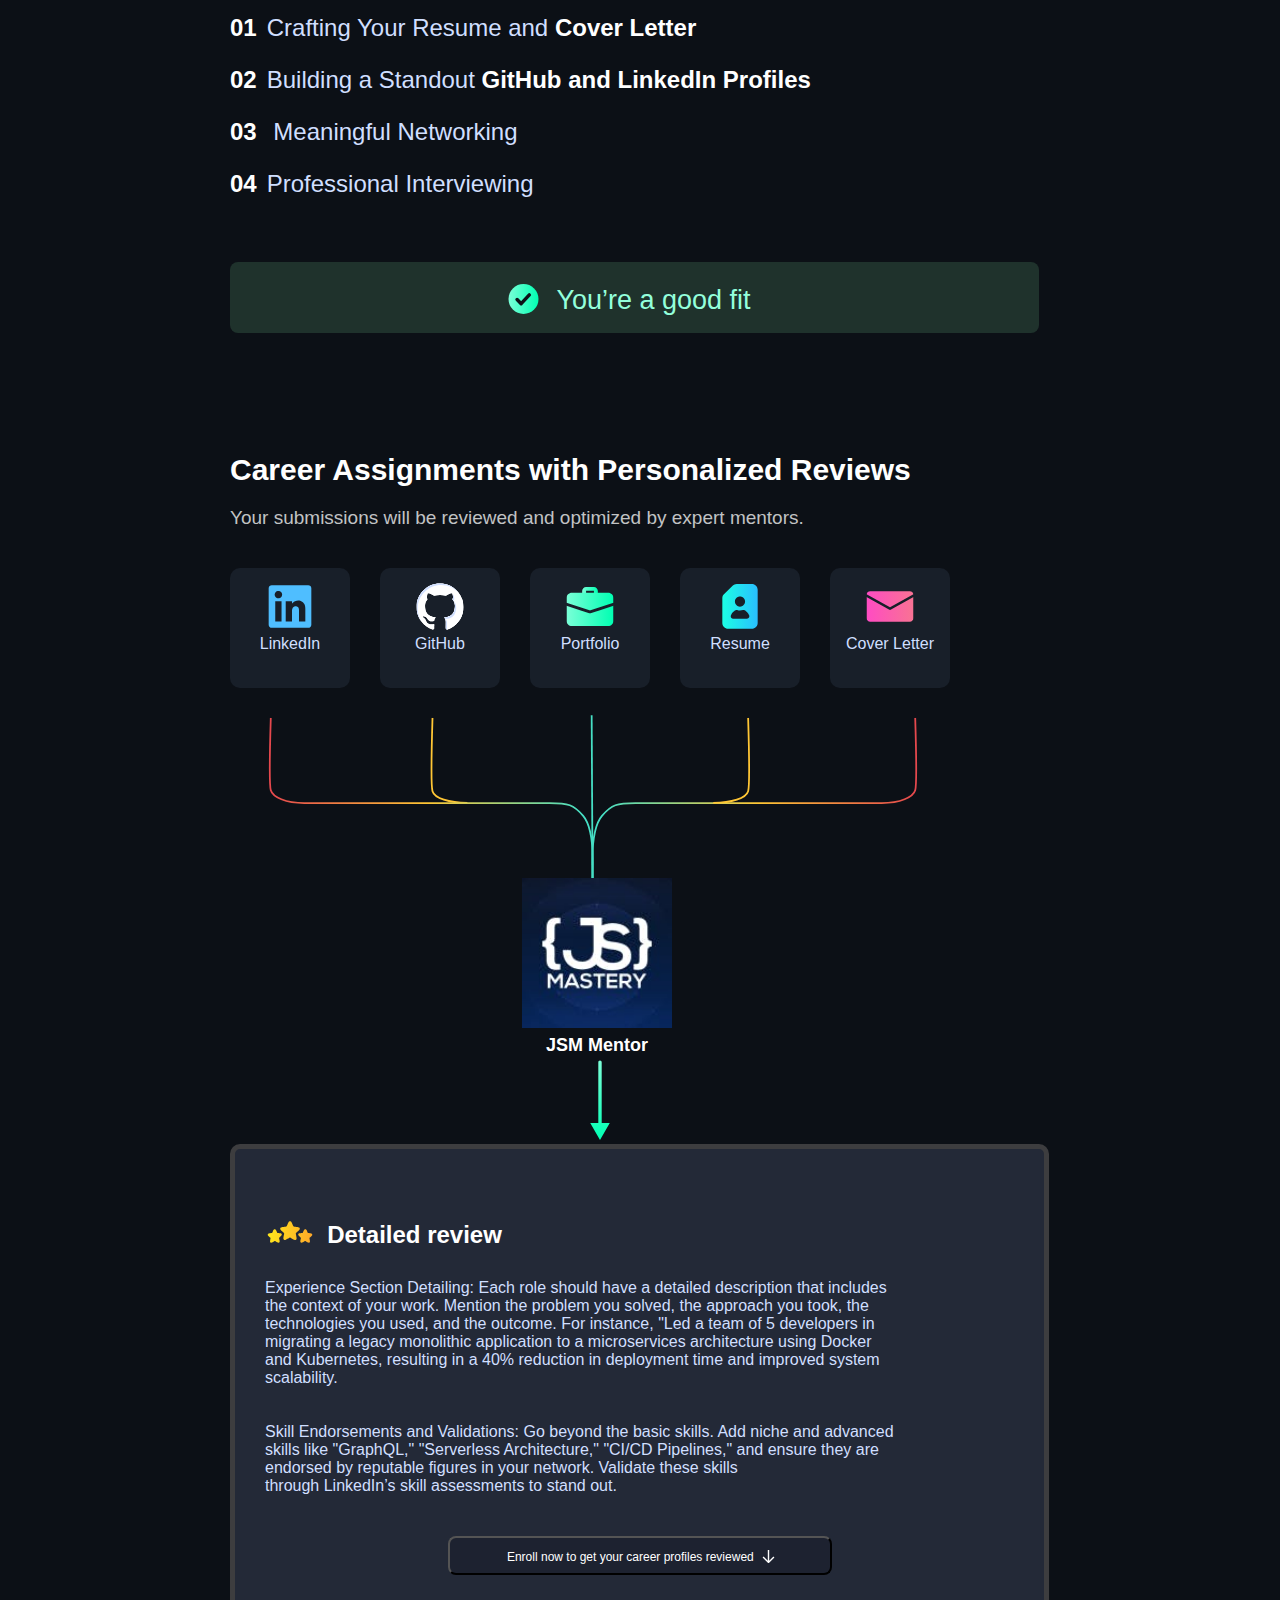
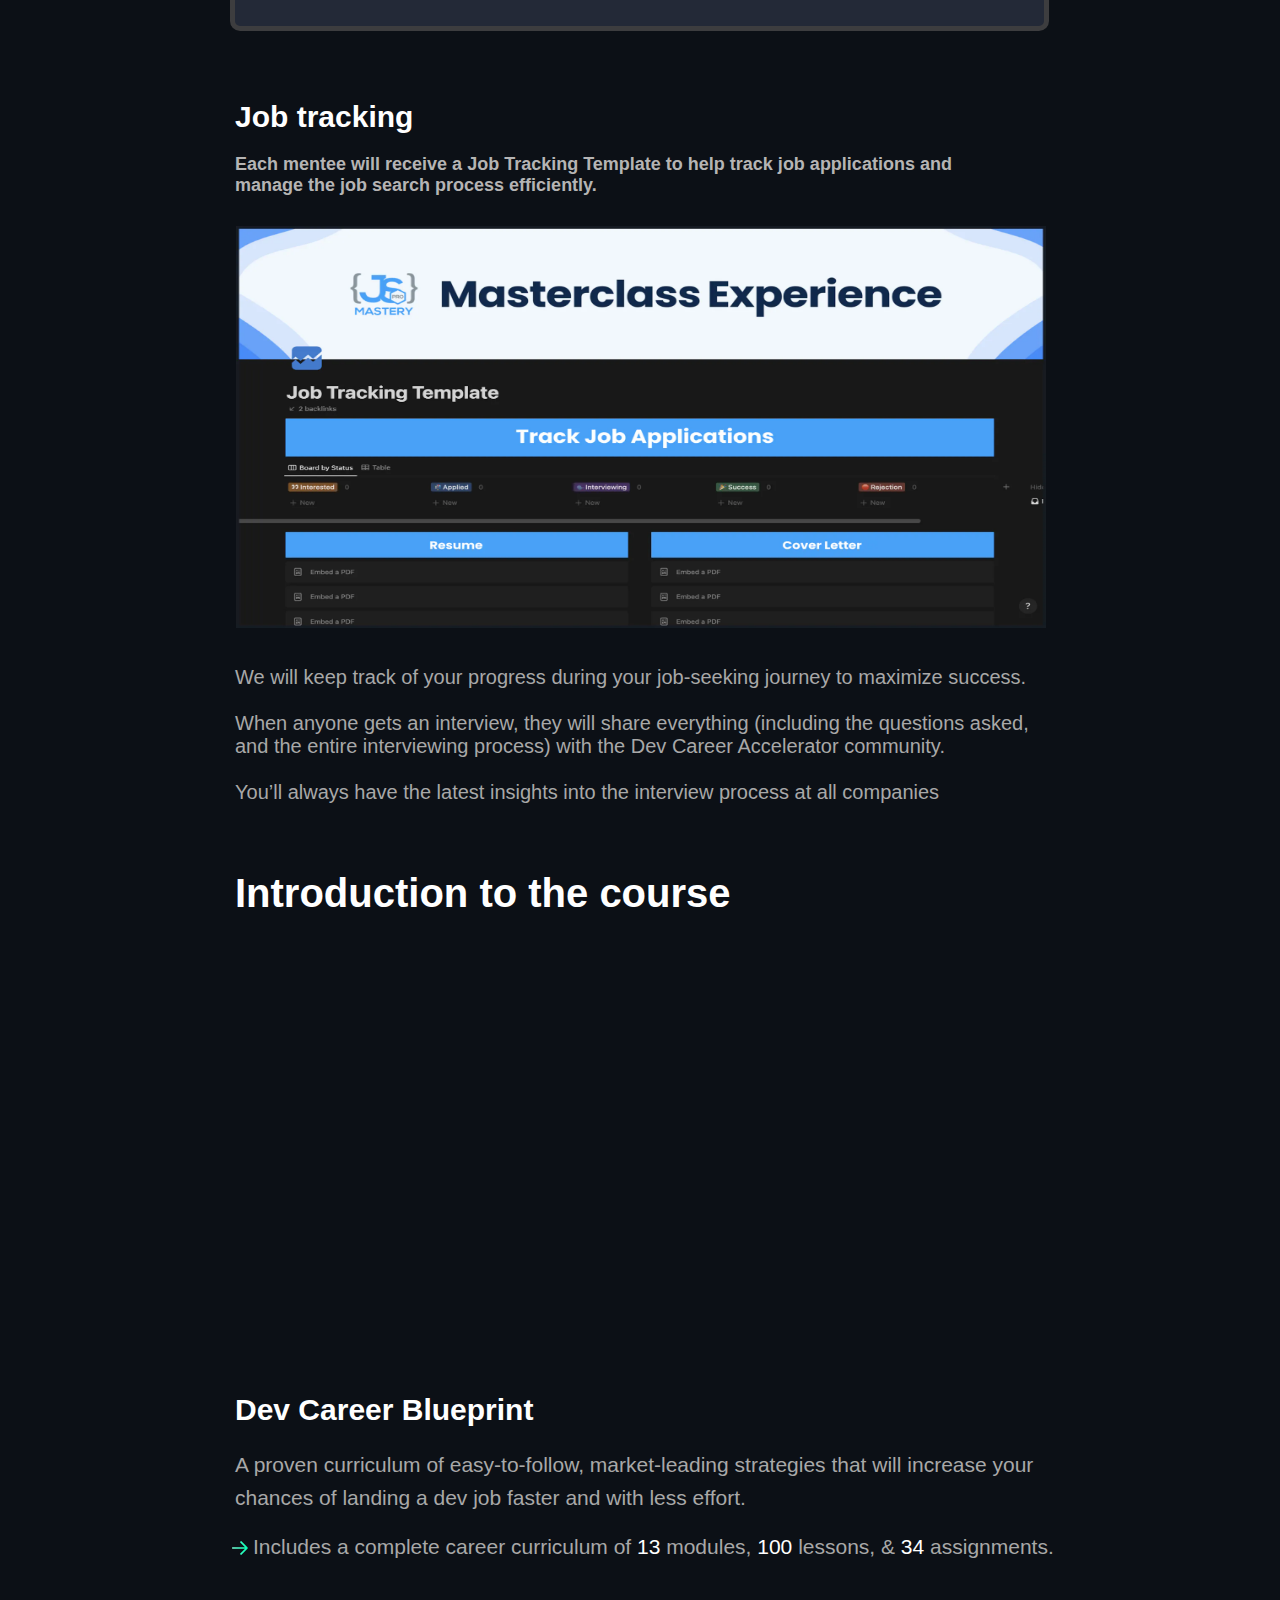
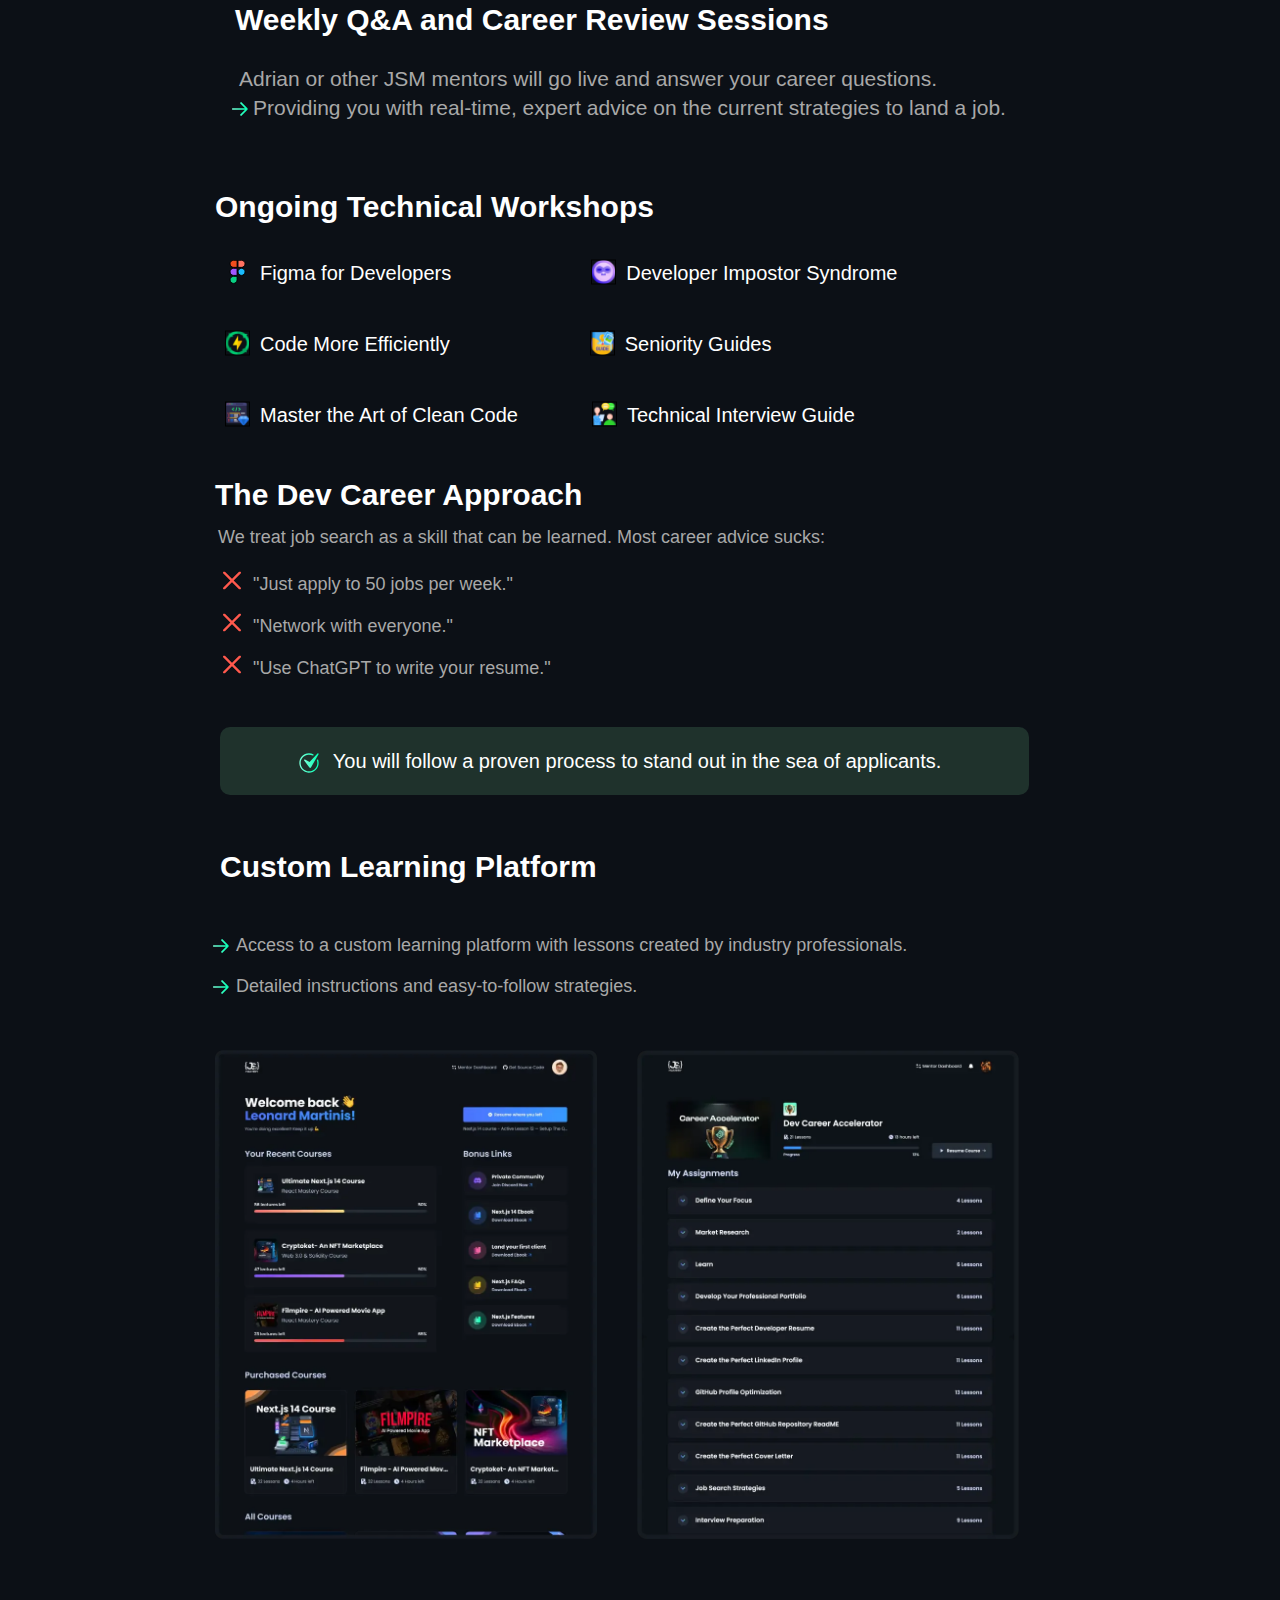
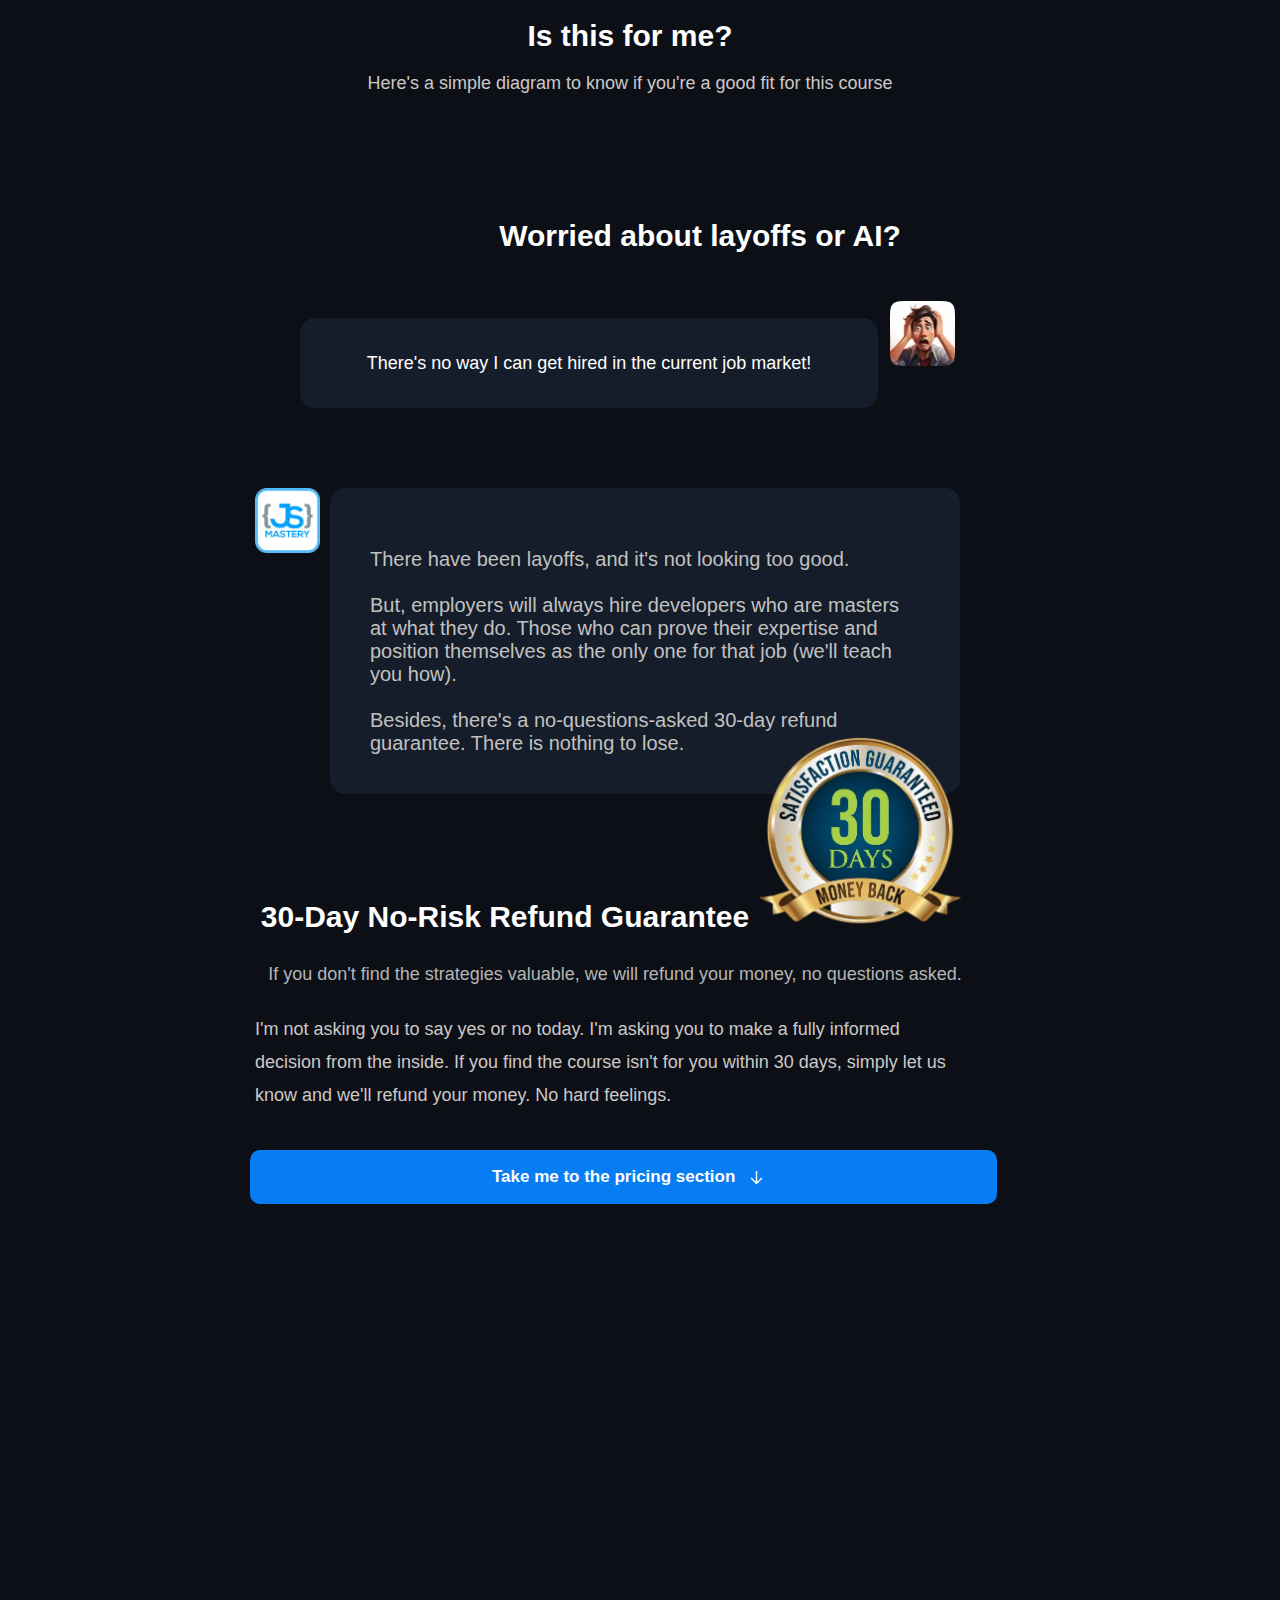
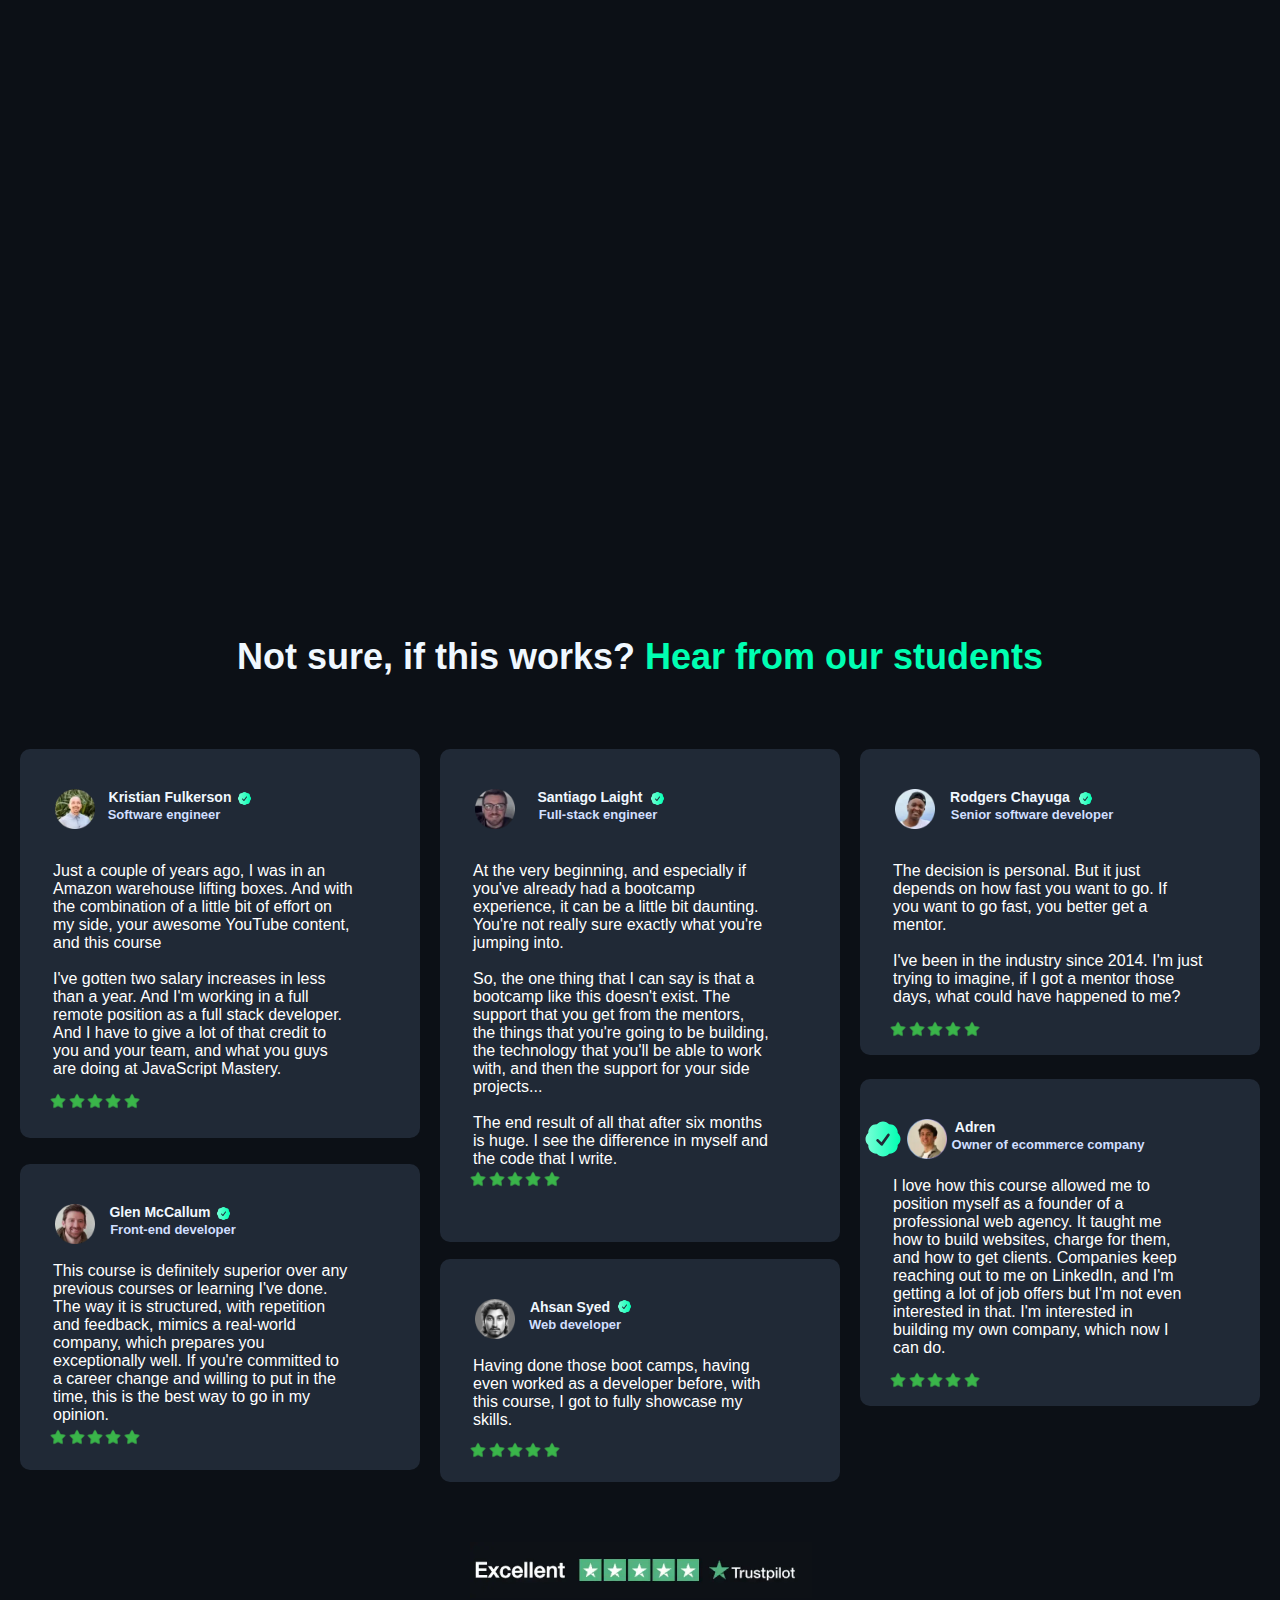
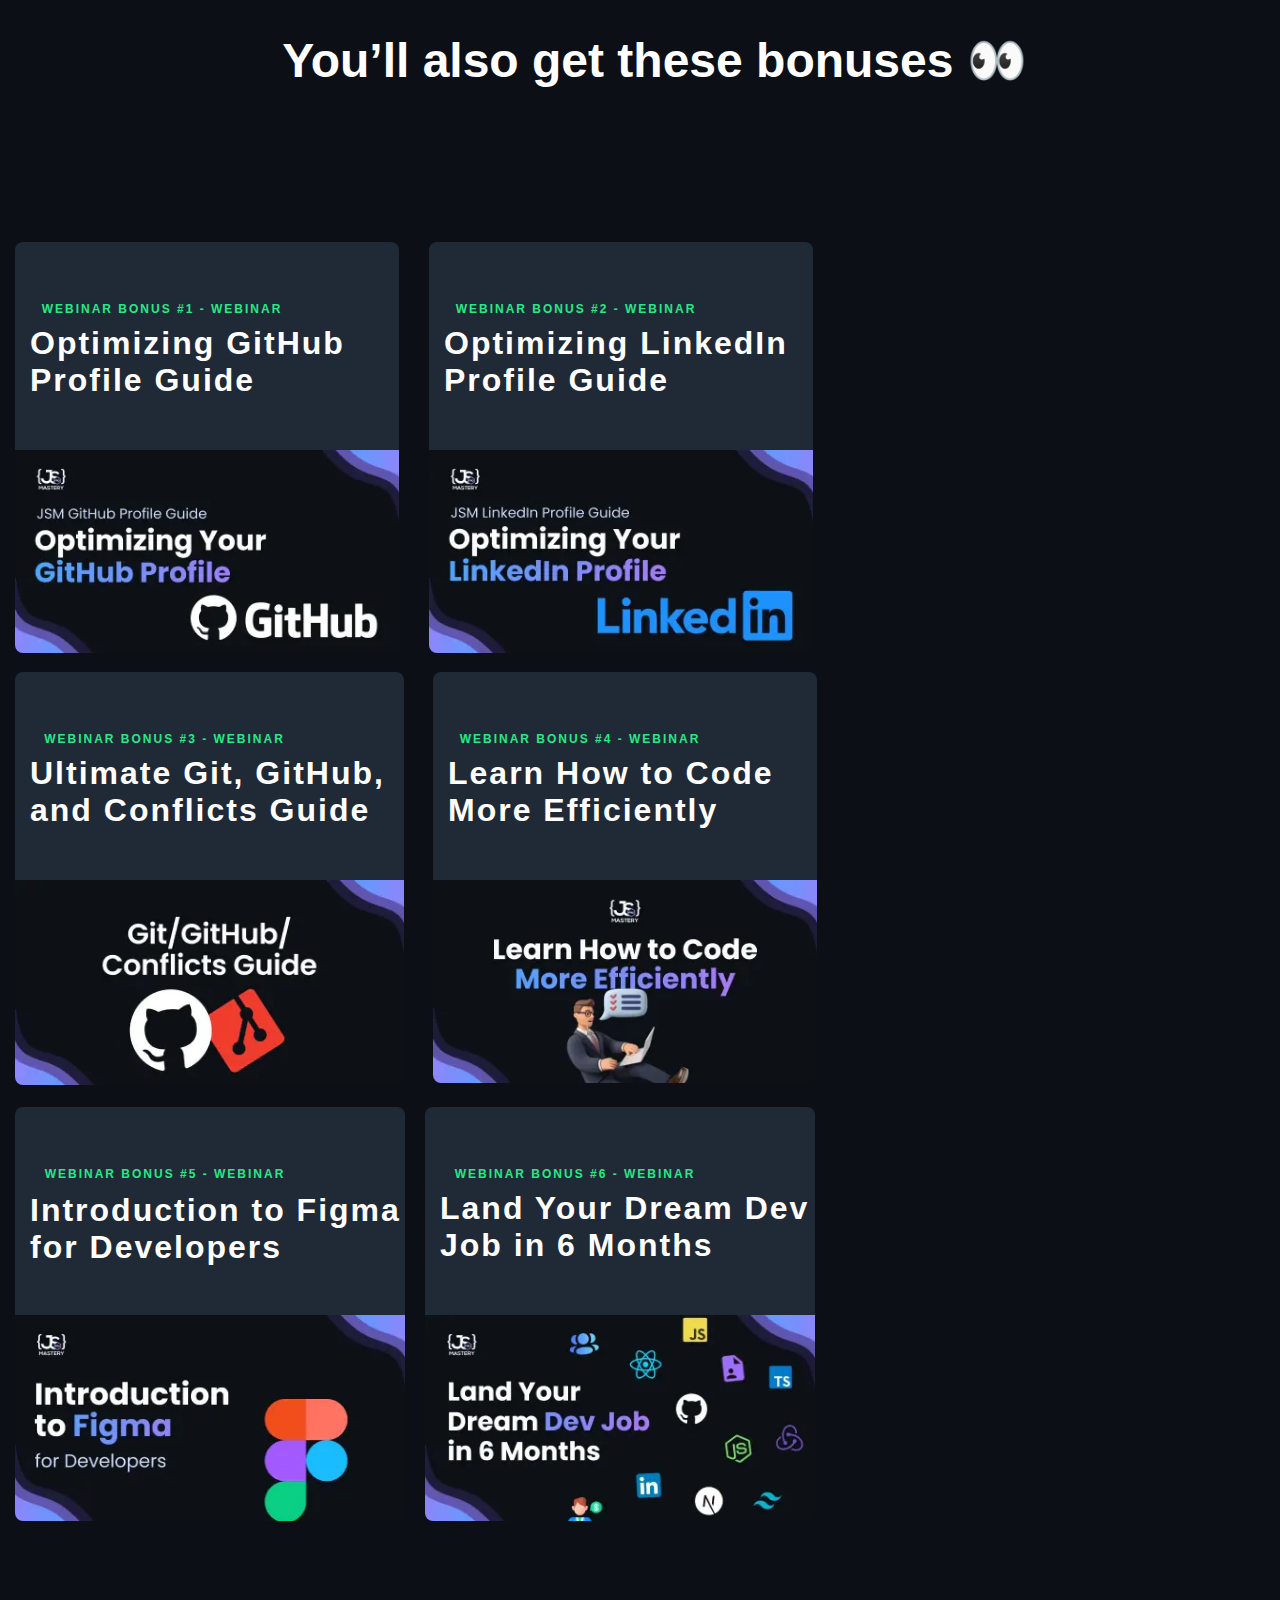
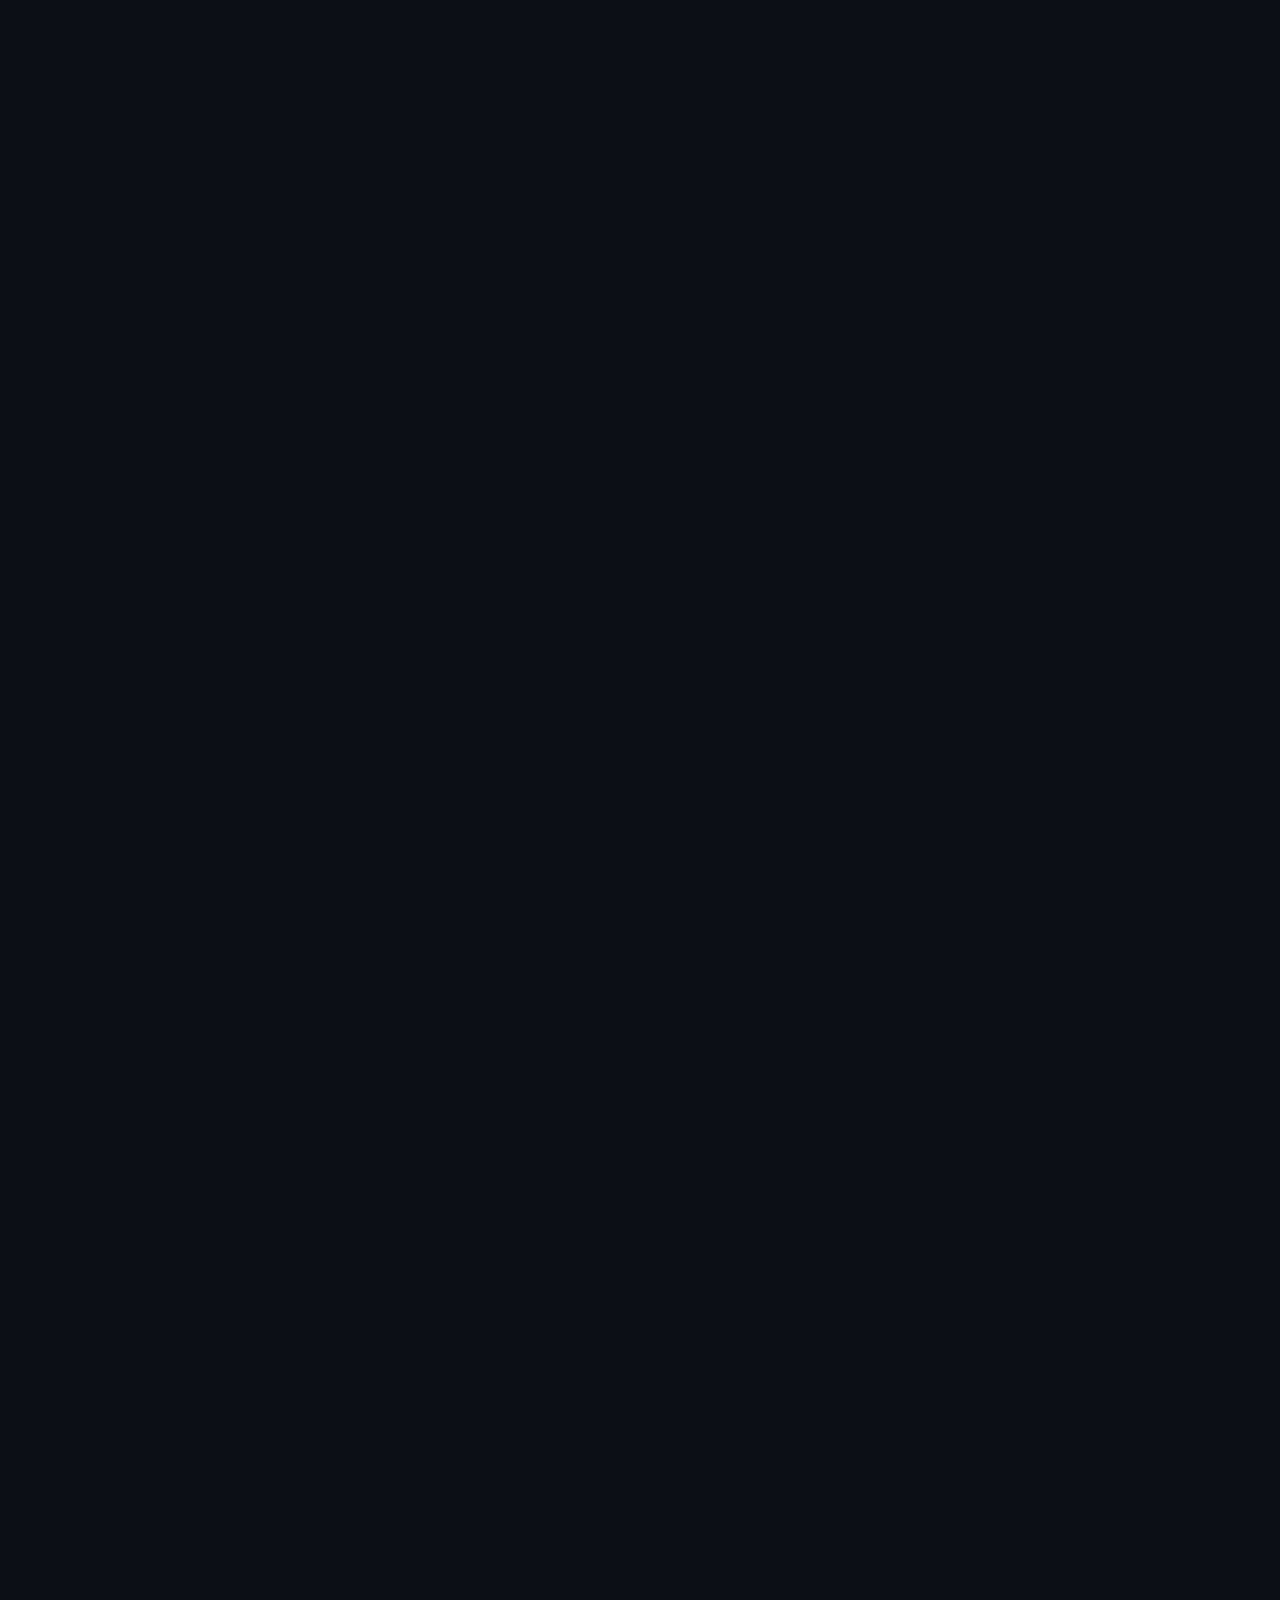
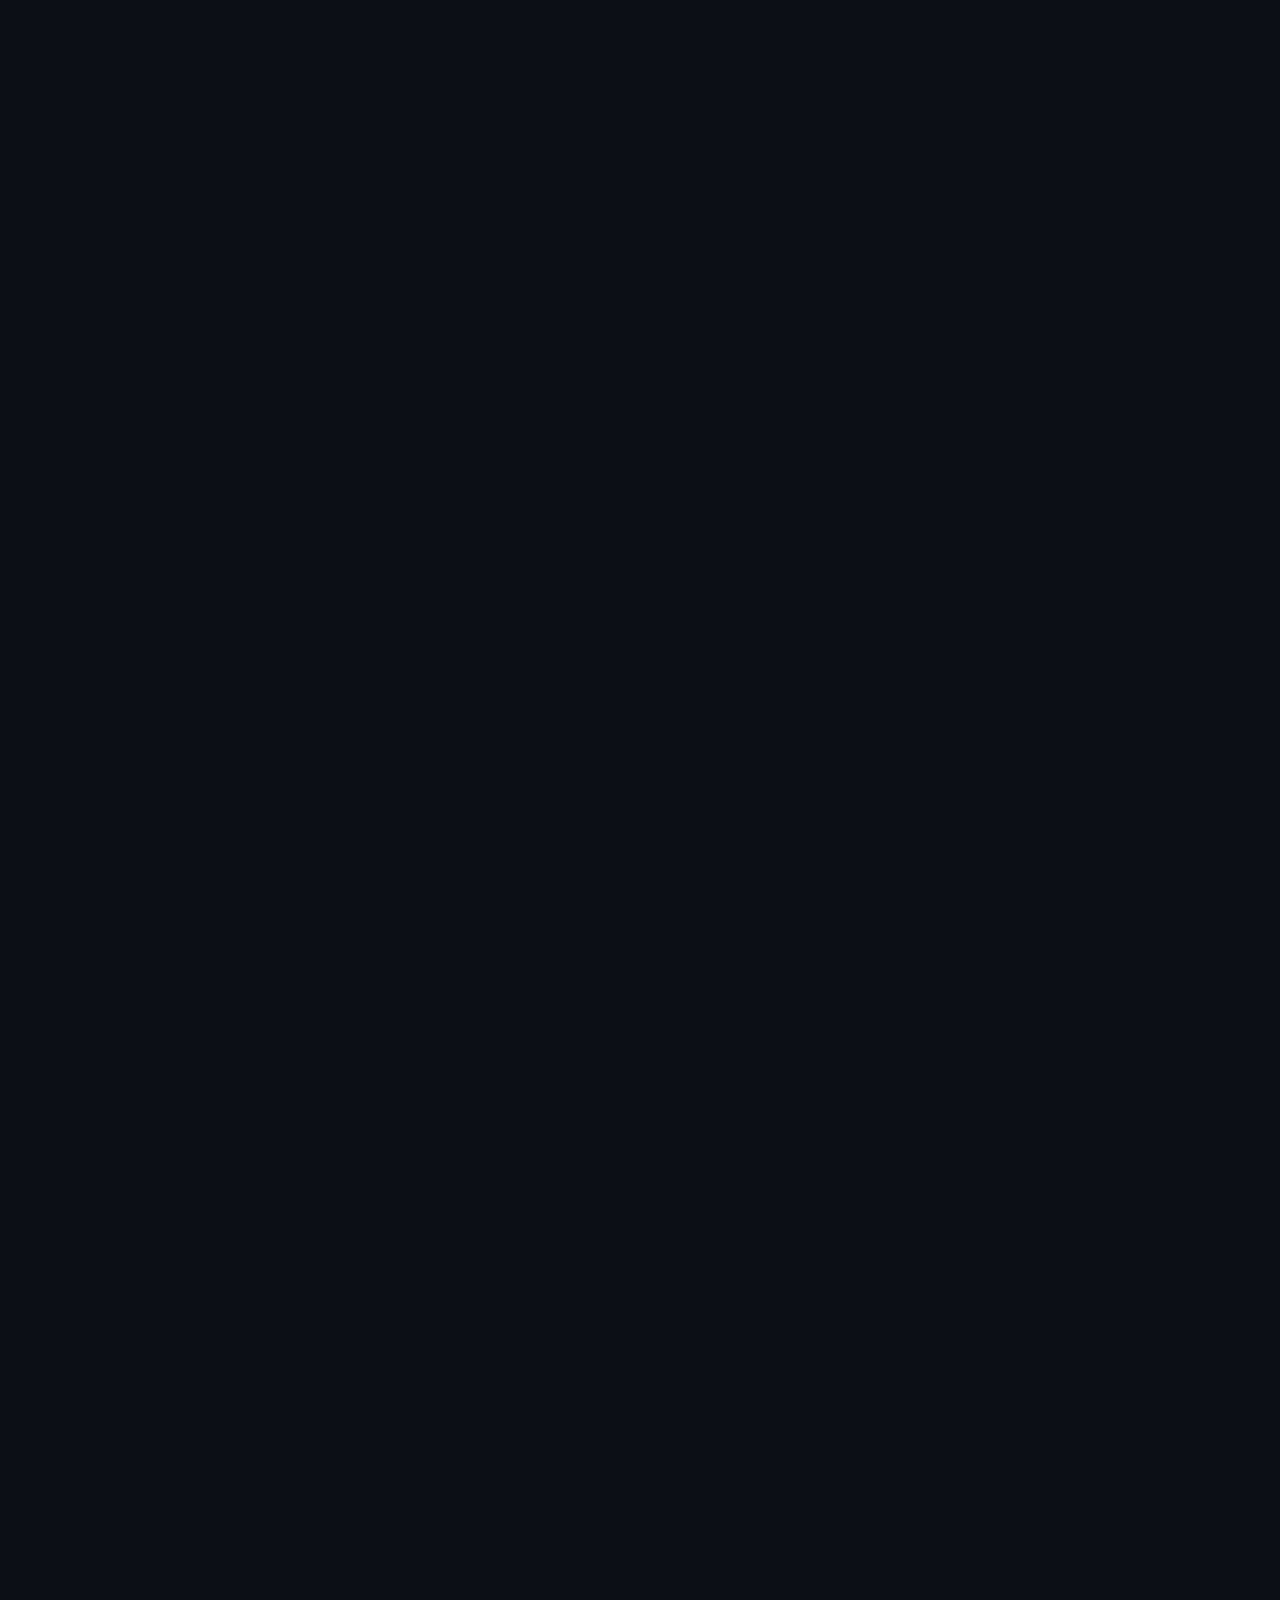
==== commit 7e290bd1: "2nd changes today" ====
--- a/devCarerAcc.html
+++ b/devCarerAcc.html
@@ -468,8 +468,7 @@
                 </div>
             </div>
         </div>
-  <!-- 
-
+  
         <div class="exe">
             <img src="img/trustpilot.webp" alt="">
             <h2>You’ll also get these bonuses 👀</h2>
@@ -560,11 +559,10 @@
                 <div class="long-stars">
                     <h6>Bonuses</h6>
                     <p><img src="img/star.png" alt="">Interviewing & Networking</p>
-                    <p><img src="img/star.png" alt="">Weekly Group Q&A Sessions and Workshops</p>
-                    <p><img src="img/star.png" alt="">Job Tracking Template</p>
-                    <p><img src="img/star.png" alt="">Resume & Cover Letter Writing</p>
-                    <p><img src="img/star.png" alt="">Building a Standout GitHub and LinkedIn Profile</p>
-                    <p><img src="img/star.png" alt="">Personalized Review and Feedback by Expert</p>
+                    <p><img src="img/star.png" alt="">  Job Tracking Template  </p>
+                    <p><img src="img/star.png" alt="">  Resume & Cover Letter Writing</p>
+                    <p><img src="img/star.png" alt="">Building a Standout GitHub and <span>LinkedIn Profile</span></p>
+                    <p><img src="img/star.png" alt="">Personalized Review and Feedback <span>by Expert</span></p>
 
                 </div>
                 <div class="long-arow">
@@ -605,6 +603,7 @@
             <img class="money-pic" src="img/money-back.png" alt="">
 
         </div>
+         
         <div class="smal">
             <button class="pkg">The Basic Package</button>
             <p>Preparation + Workshops</p>
@@ -639,12 +638,10 @@
                 <div class="views">
                     <h1>Bonuses</h1>
                     <p> <img src="img/star.png" height="23" width="23" alt=""> Interviewing & Networking</p>
-                    <p> <img src="img/star.png" height="23" width="23" alt=""> Weekly Group Q&A Sessions and Workshops
-                    </p>
-                    <p> <img src="img/star.png" height="23" width="23" alt=""> Job Tracking Template</p>
+                    <p> <img src="img/star.png" height="23" width="23" alt="">Job Tracking Template</p>
                     <p> <img src="img/star.png" height="23" width="23" alt=""> Resume & Cover Letter Writing</p>
-                    <p> <img src="img/star.png" height="23" width="23" alt=""> Building a Standout GitHub and LinkedIn
-                        Profile</p>
+                    <p> <img src="img/star.png" height="23" width="23" alt=""> Building a Standout GitHub and <span>LinkedIn
+                        Profile</span></p>
 
                 </div>
 
@@ -670,7 +667,8 @@
 
     </div>
 
-
+ 
+         <!--
     <div class="sec5">
         <h1><img src="img/arrow-down.svg" alt=""> See what you'll learn <img src="img/arrow-down.svg" alt=""></h1>
 
@@ -709,7 +707,8 @@
             <p><span>17</span>Build Aspects of Your Portfolio</p>
             <p><span>18</span>Assignment 05</p>
 
-        </div>
+        </div> 
+         <!--
         <div class="box5">
             <img src="img/dev-accelerator-module-5.webp" alt="">
             <h3>Create the Perfect Developer Resume</h3>
--- a/style1.css
+++ b/style1.css
@@ -4,7 +4,13 @@
     background-color: #0C1016;
 
 }
-
+.sec3-sec2>img {
+    position: relative;
+    right: 80px;
+    width: 350px;
+    top: 40px;
+    display: none;
+}
 .navbar {
     position: absolute;
     width: 100%;
@@ -1234,7 +1240,7 @@
     height: 1770vh;
     background-color: #0C1016;
     position: relative;
-    bottom: 50px;
+    bottom: 0px;
     text-align: center;
     justify-content: center;
     margin: 0%;
@@ -1961,7 +1967,6 @@
 }
 
 
-
 .sec4 {
     width: 100%;
     height: 500vh;
@@ -1995,7 +2000,7 @@
     border-radius: 15px;
     position: relative;
     left: 110px;
-    top: 500px;
+    top: -2200px;
     height: 1850px;
     background-color: #11161C;
     border: 1px solid rgb(33 144 255);
@@ -2007,7 +2012,7 @@
 .sec4>.long {
     width: 440px;
     border-radius: 15px;
-    position: absolute;
+    position: relative;
     left: 650px;
     top: 200px;
     height: 2720px;
@@ -2290,7 +2295,7 @@
 
 
 
-
+hfyyugkj====
 .sec5 {
     width: 100%;
     height: 930vh;
@@ -3110,14 +3115,15 @@
 
 
 
-@media screen and (max-width: 576px) {
+@media screen and (max-width: 479px) {
 
 
     .sec1 {
         width: 100%;
         height: 275vh;
         background-color: #0C1016;
-
+        margin: 0%;
+        padding: 0%;
 
     }
 
@@ -3472,14 +3478,15 @@
 
 
 .sec3 {
+    margin: 0%;
+    padding: 0px;
     width: 100%;
-    height: 1770vh;
+    height: 1976vh;
     background-color: #0C1016;
     position: relative;
     bottom: -880px;
     text-align: center;
     justify-content: center;
-    margin: 0%;
 }
 
 
@@ -4264,7 +4271,7 @@
     width: 15px;
     height: 15px;
     position: relative;
-    left: 0px;
+    left: 80px;
     top: 25px;
 }
 
@@ -4272,21 +4279,21 @@
     width: 40px;
     height: 40px;
     position: relative;
-    right: 130px;
-    top: 40px;
+    right: 120px;
+    top: 47px;
 }
 
 .sec3>.boxs6>.box1>h1 {
     font-size: 14px;
     position: relative;
-    right: 60px;
+    right: 20px;
     bottom: 3px;
 }
 
 .sec3>.boxs6>.box1>h3 {
     font-size: 13px;
     position: relative;
-    right: -15px;
+    right: 25px;
     bottom: 15px;
     color: #D0DFFF;
 }
@@ -4311,7 +4318,7 @@
     width: 15px;
     height: 15px;
     position: relative;
-    left: 0px;
+    left: 60px;
     top: 25px;
 }
 
@@ -4320,20 +4327,20 @@
     height: 40px;
     position: relative;
     right: 130px;
-    top: 40px;
+    top: 47px;
 }
 
 .sec3>.boxs6>.box2>h1 {
     font-size: 14px;
     position: relative;
-    right: 60px;
+    right: 30px;
     bottom: 3px;
 }
 
 .sec3>.boxs6>.box2>h3 {
     font-size: 13px;
     position: relative;
-    right: -15px;
+    right: 20px;
     bottom: 15px;
     color: #D0DFFF;
 }
@@ -4356,7 +4363,7 @@
     width: 15px;
     height: 15px;
     position: relative;
-    left: 0px;
+    left: 70px;
     top: 25px;
 }
 
@@ -4365,20 +4372,20 @@
     height: 40px;
     position: relative;
     right: 130px;
-    top: 40px;
+    top: 47px;
 }
 
 .sec3>.boxs6>.box3>h1 {
     font-size: 14px;
     position: relative;
-    right: 60px;
+    right: 20px;
     bottom: 3px;
 }
 
 .sec3>.boxs6>.box3>h3 {
     font-size: 13px;
     position: relative;
-    right: -15px;
+    right:0px;
     bottom: 15px;
     color: #D0DFFF;
 }
@@ -4400,7 +4407,7 @@
     width: 15px;
     height: 15px;
     position: relative;
-    left: 0px;
+    left: 55px;
     top: 25px;
 }
 
@@ -4409,20 +4416,20 @@
     height: 40px;
     position: relative;
     right: 130px;
-    top: 40px;
+    top: 47px;
 }
 
 .sec3>.boxs6>.box4>h1 {
     font-size: 14px;
     position: relative;
-    right: 60px;
+    right: 30px;
     bottom: 3px;
 }
 
 .sec3>.boxs6>.box4>h3 {
     font-size: 13px;
     position: relative;
-    right: -15px;
+    right: 17px;
     bottom: 15px;
     color: #D0DFFF;
 }
@@ -4442,7 +4449,7 @@
     width: 15px;
     height: 15px;
     position: relative;
-    left: 0px;
+    left: 45px;
     top: 25px;
 }
 
@@ -4451,20 +4458,20 @@
     height: 40px;
     position: relative;
     right: 130px;
-    top: 40px;
+    top: 47px;
 }
 
 .sec3>.boxs6>.box5>h1 {
     font-size: 14px;
     position: relative;
-    right: 60px;
+    right: 35px;
     bottom: 3px;
 }
 
 .sec3>.boxs6>.box5>h3 {
     font-size: 13px;
     position: relative;
-    right: -15px;
+    right: 28px;
     bottom: 15px;
     color: #D0DFFF;
 }
@@ -4492,7 +4499,7 @@
     height: 40px;
     position: relative;
     right: 130px;
-    top: 40px;
+    top: 47px;
 }
 
 .sec3>.boxs6>.box6>h1 {
@@ -4539,8 +4546,825 @@
 
 
 
-}
-
-
-
-
+
+.exe {
+    width: 100%;
+    color: white;
+    position: relative;
+    top: 3800px;
+    display: inline;
+
+}
+
+.exe>img {
+    width: 342px;
+    height: 56px;
+    position: relative;
+    left: 0px;
+    top: 320px;
+
+
+}
+
+.exe>h2 {
+    position: relative;
+    top: 100px;
+    font-size: 36px;
+    width: 100%;
+    right: 0px;
+    top: 320px;
+}
+
+.im-bx {
+    width: 350px;
+    color: white;
+    position: relative;
+
+}
+
+.im-bx>.box1 {
+    width: 100%;
+    height: 409px;
+    position: relative;
+    top: 350px;
+    left: 20px;
+    border-radius: 8px;
+
+    background-color: rgb(32, 41, 54);
+
+}
+
+.im-bx>.box1>h5 {
+    font-size: 12px;
+    position: relative;
+    top: 40px;
+    right: 45px;
+    width: 100%;
+    letter-spacing: 2px;
+    color: rgb(37, 233, 135);
+}
+
+.im-bx>.box1>h1 {
+    letter-spacing: 2px;
+    font-weight: bolder;
+    font-size: 32px;
+    width: 350px;
+    text-align: left;
+    position: relative;
+    left: 15px;
+    top: 28px;
+}
+
+.im-bx>.box1>img {
+    width: 100%;
+    position: relative;
+    top: 74px;
+    border-radius: 0px 0px 8px 8px;
+}
+
+.im-bx>.box2 {
+    width: 350px;
+    height: 409px;
+    position: relative;
+    border-radius: 8px;
+    top: 780px;
+    display: inline;
+    left: -330px;
+    background-color: rgb(32, 41, 54);
+
+}
+.im-bx>.box2>img {
+    width: 100%;
+    position: relative;
+    top: 74px;
+    border-radius: 0px 0px 8px 8px;
+}
+.im-bx>.box2>h1{
+    text-align: left;
+    position: relative;
+    left: 15px;
+    top: 28px;
+    width: 300px;
+}
+
+
+.im-bx>.box2>h5 {
+    font-size: 12px;
+    position: relative;
+    top: 40px;
+    right: 45px;
+    width: 350px;
+    letter-spacing: 2px;
+    color: rgb(37, 233, 135);
+}
+.im-bx>.box3 {
+    width: 350px;
+    height: 409px;
+    position: absolute;
+    border-radius: 8px;
+    top: 1250px;
+    left: 20px;
+    background-color: rgb(32, 41, 54);
+
+}
+
+.im-bx>.box4 {
+    width: 350px;
+    height: 409px;
+    position: relative;
+    border-radius: 8px;
+    top: 1705px;
+    left: -680px;
+    background-color: rgb(32, 41, 54);
+
+}
+
+
+.im-bx>.box4>img {
+    width: 100%;
+    position: relative;
+    top: 74px;
+    border-radius: 0px 0px 8px 8px;
+}
+.im-bx>.box4>h1{
+    text-align: left;
+    position: relative;
+    left: 15px;
+    top: 28px;
+    width: 300px;
+}
+
+
+.im-bx>.box4>h5 {
+    font-size: 12px;
+    position: relative;
+    top: 40px;
+    right: 45px;
+    width: 350px;
+    letter-spacing: 2px;
+    color: rgb(37, 233, 135);
+}
+
+.im-bx>.box5 {
+    width: 350px;
+    height: 409px;
+    position: absolute;
+    border-radius: 8px;
+    top: 2185px;
+left: 20px;
+    background-color: rgb(32, 41, 54);
+
+}
+
+.im-bx>.box6 {
+    width: 350px;
+    height: 409px;
+    position: absolute;
+    border-radius: 8px;
+    top: 2665px;
+    left: 20px;
+    background-color: rgb(32, 41, 54);
+
+}
+
+.im-bx>.box6>h1{
+    text-align: left;
+    position: relative;
+    left: 15px;
+    top: 28px;
+    width: 300px;
+}
+
+
+
+
+
+.sec4 {
+    width: 100%;
+    height: 550vh;
+    background-color: #0C1016;
+    position: relative;
+    bottom: 50px;
+}
+
+
+.sec4>.long {
+    width: 350px;
+    border-radius: 15px;
+    position: absolute;
+    left: 20px;
+    top: 320px;
+    text-align: left;
+    height: 2550px;
+    background-color: #11161C;
+    border: 1px solid rgb(33 144 255);
+
+}
+
+.sec4>p {
+    color: white;
+    font-size: 40px;
+    position: absolute;
+    left: 20px;
+    width: 330px;
+    text-align: center;
+    font-weight: bolder;
+}
+
+.sec4>span {
+    color: white;
+    font-size: 20px;
+    position: relative;
+    top: 170px;
+    left: 30px;
+  
+  
+}
+
+.sec4>span>span {
+    color: #00ffb2;
+}
+
+
+
+
+
+
+
+
+
+
+.sec4>.long>.pkg {
+    width: 230px;
+    height: 45px;
+    left: 50px;
+    font-size: 20px;
+    background-color: #161B22;
+    border: none;
+    position: relative;
+    top: 50px;
+    border-radius: 5px;
+    color: rgb(140 124 255);
+}
+
+.sec4>.long>p {
+    font-size: 20px;
+    width: 290px;
+    position: relative;
+    left: 40px;
+    color: #FFAD78;
+    position: relative;
+    top: 60px;
+}
+
+.sec4>.long>h1 {
+    font-size: 64px;
+    color: white;
+    position: relative;
+    top: 50px;
+    left: 70px;
+    width: 270px;
+}
+
+.sec4>.long>span {
+    font-size: 16px;
+    position: relative;
+    top: 25px;
+    left: 90px;
+    color: #D0DFFF;
+}
+
+.sec4>.long>.buy {
+    width: 300px;
+    height: 58px;
+    font-size: 16px;
+    color: white;
+    position: relative;
+    top: 60px;
+    left: 25px;
+    border: none;
+    border-radius: 9px;
+    background-color: #3A98FF;
+}
+
+.sec4>.long>h6 {
+    width: 270px;
+    font-size: 16px;
+    color: #D0DFFF;
+    position: relative;
+    left: 70px;
+    top: 50px;
+}
+.iner-sm{
+    width: 100%;
+    height: 270px;
+}
+
+.iner-sm>p {
+    justify-content: center;
+    text-align: justify;
+    position: relative;
+    left: 10px;
+    top: 30px;
+    width: 330px;
+    line-height: 20px;
+}
+
+.long-iner {
+    width: 100%;
+    height: 100vh;
+    position: relative;
+    color: white;
+    top: 65px;
+}
+
+.long-iner>p {
+    width: 300px;
+    color: #D0DFFF;
+    font-size: 16px;
+    text-align: left;
+    position: relative;
+    left: 20px;
+    top: 30px;
+}
+
+.long-iner>h2 {
+    font-size: 13px;
+    color: #707580;
+    font-weight: 600;
+    position: relative;
+    top: 50px;
+    left: 120px;
+}
+
+
+.l-line1 {
+    width: 70px;
+    height: 3px;
+    background-color: rgb(22 27 34);
+    position: relative;
+    top: 70px;
+    left: 33px;
+}
+
+.l-line2 {
+    width: 70px;
+    height: 3px;
+    background-color: rgb(22 27 34);
+    position: relative;
+    top: 30px;
+    left: 220px;
+}
+
+
+.pics>img {
+    width: 56px;
+    height: 56px;
+    position: relative;
+    top: 60px;
+    margin-top: 40px;
+    display: block;
+    left: 20px;
+}
+
+.txt>p {
+    width: 250px;
+    position: relative;
+    bottom: 240px;
+    margin-top: 60px;
+    display: block;
+    left: 100px;
+    font-weight: bolder;
+    font-size: 16px;
+}
+
+.long-stars {
+    width: 15px;
+    position: relative;
+    top: -250px;
+    left: 30px;
+}
+
+.long-stars>h6 {
+    position: relative;
+    top: 30px;
+    left: 6px;
+    font-size: 16px;
+    color: #FEFEFE;
+    width: 250px;
+}
+
+.long-stars>p>img {
+    position: relative;
+    right: 30px;
+    width: 23px;
+    height: 23px;
+}
+.long-stars>p>span{
+    position: relative;
+    left: 20px;
+}
+.long-stars>p {
+    position: relative;
+    left: 30px;
+    width: 280px;
+    top: 10px;
+}
+
+.long-arow {
+    position: relative;
+    bottom: 240px;
+    left: 60px;
+    width: 280px;
+}
+
+.long-arow>p>img {
+    position: relative;
+    right: 10px;
+    width: 20px;
+    height: 20px;
+}
+
+.long-arow>p {
+    font-size: 16px;
+    font-weight: bolder;
+}
+
+
+.long-arow>span>img {
+    position: relative;
+    right: 10px;
+    top: 2px;
+}
+
+.long-arow>span {
+    font-size: 20px;
+    position: relative;
+    right: 30px;
+    top: 10px;
+    font-weight: bold;
+
+}
+
+
+.long-vid {
+    position: relative;
+    top: -220px;
+    left: 60px;
+}
+
+
+.long-vid>p>span {
+    position: relative;
+    left: 23px;
+}
+
+.long-vid>p {
+    font-size: 16px;
+    width: 300px;
+    font-weight: bolder;
+}
+
+.long-vid>p>img {
+    position: relative;
+    right: 10px;
+    width: 15px;
+    height: 15px;
+}
+
+.long-check {
+    position: relative;
+    top: -220px;
+    left: 20px;
+}
+
+.long-check>h3 {
+    width: 200px;
+    font-size: 20px;
+    font-weight: bold;
+    position: relative;
+    top: 10px;
+}
+
+.long-check>p>span {
+    position: relative;
+    left: 25px;
+}
+
+
+.long-check>p {
+    font-size: 16px;
+    font-weight: bolder;
+    width: 290px;
+}
+
+.long-check>p>img {
+    position: relative;
+    width: 15px;
+    height: 15px;
+    top: 9px;
+    right: 10px;
+}
+
+.long-check>button {
+    width: 325px;
+    height: 45px;
+    background-color: #3E8FFF;
+    font-size: 16px;
+    position: relative;
+    top: 30px;
+    right: 7px;
+    color: white;
+    font-weight: bolder;
+    border: none;
+    border-radius: 10px;
+}
+
+.money-pic {
+    width: 237px;
+    height: 237px;
+    position: relative;
+    top: 930px;
+    right: 460px;
+}
+
+
+
+.sec4>.smal {
+    width: 350px;
+    border-radius: 15px;
+    position: relative;
+    left: 20px;
+    top: 2850px;
+    height: 1750px;
+    background-color: #11161C;
+    border: 1px solid rgb(33 144 255);
+    text-align: center;
+    align-items: center;
+
+}
+
+
+
+.sec4>.smal>.pkg {
+    width: 230px;
+    height: 45px;
+    font-size: 20px;
+    background-color: #161B22;
+    border: none;
+    position: relative;
+
+    top: 50px;
+    border-radius: 5px;
+    color: rgb(140 124 255);
+}
+
+.sec4>.smal>p {
+    font-size: 20px;
+    color: #FFAD78;
+    position: relative;
+    top: 60px;
+}
+
+.sec4>.smal>h1 {
+    font-size: 64px;
+    color: white;
+    position: relative;
+    top: 60px;
+}
+
+.sec4>.smal>span {
+    font-size: 16px;
+    position: relative;
+    top: 30px;
+    color: #D0DFFF;
+}
+
+.sec4>.smal>.buy {
+    width: 325px;
+    height: 45px;
+    font-size: 16px;
+    color: white;
+    position: relative;
+    top: 70px;
+    border: none;
+    border-radius: 9px;
+    background-color: #AE6DF9;
+}
+
+.sec4>.smal>h6 {
+    font-size: 16px;
+    color: #D0DFFF;
+    position: relative;
+    top: 60px;
+}
+
+
+.iner-sm {
+    color: white;
+    height: 45vh;
+    position: relative;
+    top: 80px;
+    width: 100%;
+    background-color: #181F27;
+    height: 320px;
+}
+
+.iner-sm>p {
+    justify-content: center;
+    text-align: justify;
+    position: relative;
+    left: 20px;
+    line-height: 20px;
+    top: 30px;
+    width: 300px;
+
+}
+
+
+.iner-sm1 {
+    width: 100%;
+    height: 400px;
+    color: white;
+    position: relative;
+    top: 65px;
+
+}
+
+.iner-sm1>p {
+    position: relative;
+    top: 65px;
+    font-size: 16px;
+    color: #d0d0d0;
+    justify-content: center;
+    align-items: center;
+    text-align: left;
+    width: 300px;
+    left: 20px;
+
+}
+
+.iner-sm1>span {
+    position: relative;
+    top: 90px;
+    right: 0px;
+    font-size: 14px;
+    color: #A1B2C3;
+
+}
+
+
+.iner-sm1>.line1 {
+    width: 90px;
+    height: 3px;
+    background-color: rgb(22 27 34);
+    position: relative;
+    top: 100px;
+    left: 25px;
+}
+
+.iner-sm1>.line2 {
+    width: 80px;
+    height: 3px;
+    background-color: rgb(22 27 34);
+    position: relative;
+    top: 78px;
+    left: 235px;
+}
+
+.iner-sm1>h1 {
+    font-size: 17px;
+    position: relative;
+    top: 100px;
+    right: 20px;
+
+}
+
+.iner-sm1>h1>img {
+    width: 56px;
+    height: 56px;
+    position: relative;
+    top: 20px;
+    right: 10px;
+}
+
+.iner-sm1>h2 {
+    font-size: 17px;
+    position: relative;
+    top: 100px;
+    right: -10px;
+
+}
+
+.iner-sm1>h2>img {
+    width: 56px;
+    height: 56px;
+    position: relative;
+    top: 20px;
+    right: 10px;
+}
+
+.views {
+    width: 350px;
+    position: relative;
+    top: 120px;
+    line-height: 2px;
+
+
+}
+
+.views>h1 {
+    position: relative;
+    right: 115px;
+    top: 50px;
+    font-size: 18px;
+}
+
+.views>p {
+    width: 300px;
+    position: relative;
+    left: 30px;
+    top: 60px;
+    line-height: 20px;
+    
+}
+.views>p>span{
+    position: relative;
+    left: 38px
+};
+
+.views>p>img {
+    width: 15px;
+    height: 15px;
+    position: relative;
+    right: 10px;
+    top: 20px;
+}
+
+
+
+
+.checkmarks {
+    position: relative;
+    width: 100%;
+    top: 200px;
+}
+
+.checkmarks>h1 {
+    position: relative;
+    font-weight: 600;
+    right: 105px;
+    top: 0px;
+    font-size: 18px;
+
+}
+
+.checkmarks>p {
+    width: 300px;
+    position: relative;
+    left: 40px;
+    top: 0px;
+    justify-content: center;
+    text-align: justify;
+    line-height: 12px;
+
+}
+
+.checkmarks>p>img {
+    width: 17px;
+    height: 17px;
+    position: relative;
+    top: 5px;
+    right: 10px;
+}
+
+.checkmarks>button {
+    width: 325px;
+    height: 45px;
+    position: relative;
+    border-radius: 8px;
+    top: 20px;
+    color: white;
+    font-weight: bolder;
+    font-size: 16px;
+    border: none;
+    background-color: #AF6EF9;
+}
+
+
+
+
+.sec5 {
+    width: 100%;
+    height: 930vh;
+    background-color: #0C1016;
+    text-align: center;
+    display: inline;
+
+}
+
+}
+
+
+
+
